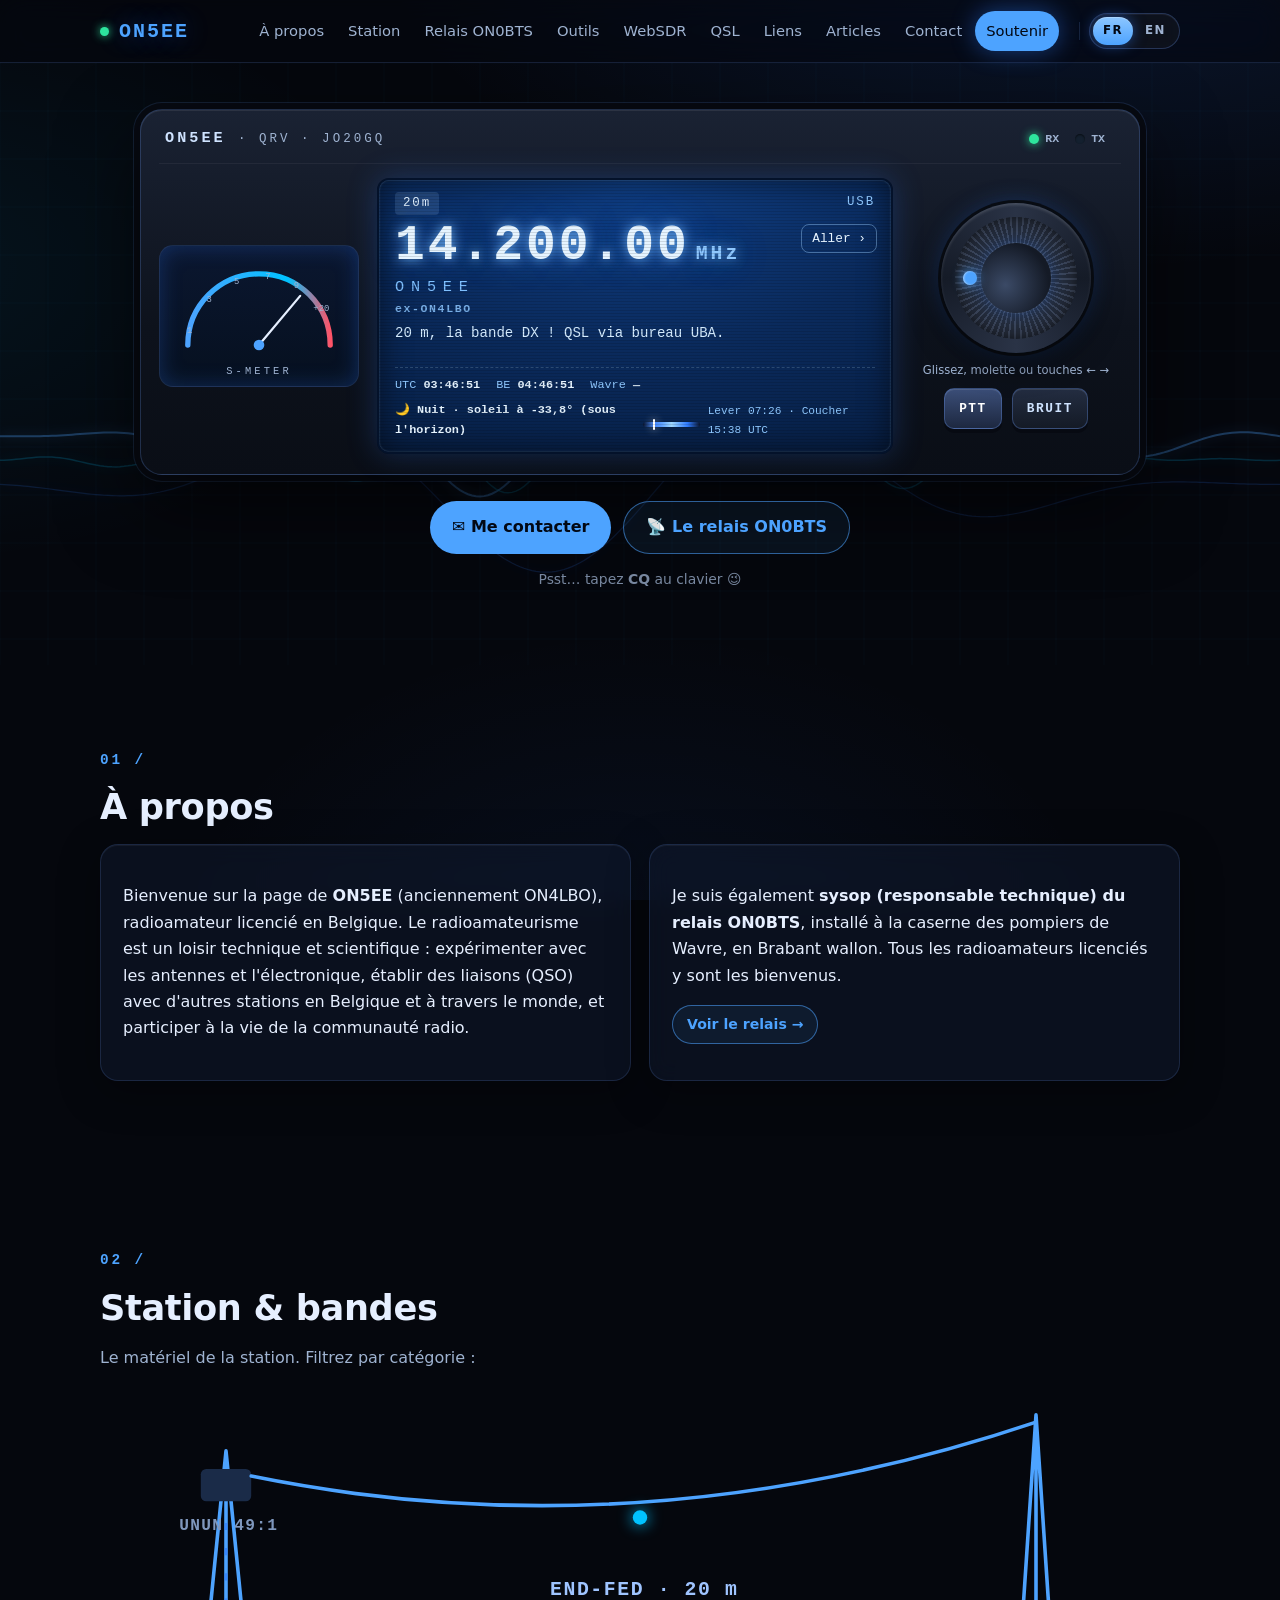
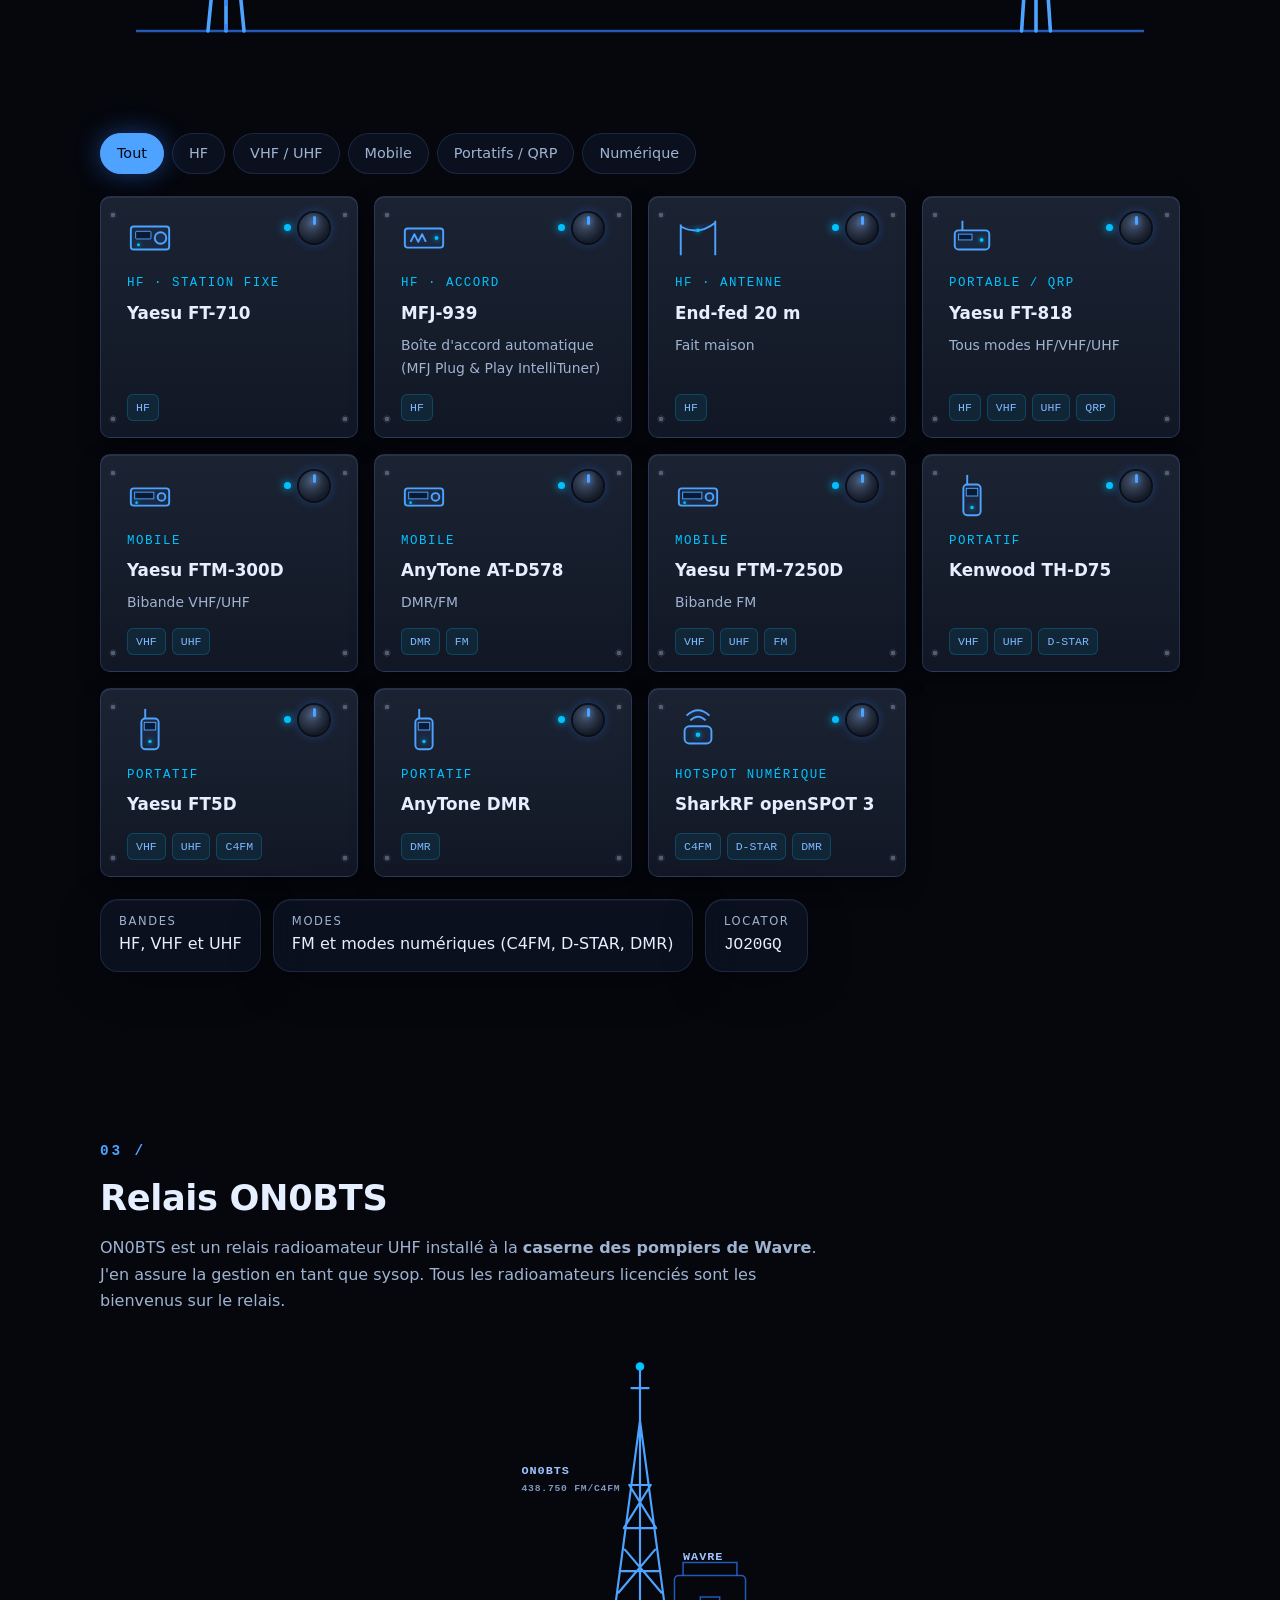
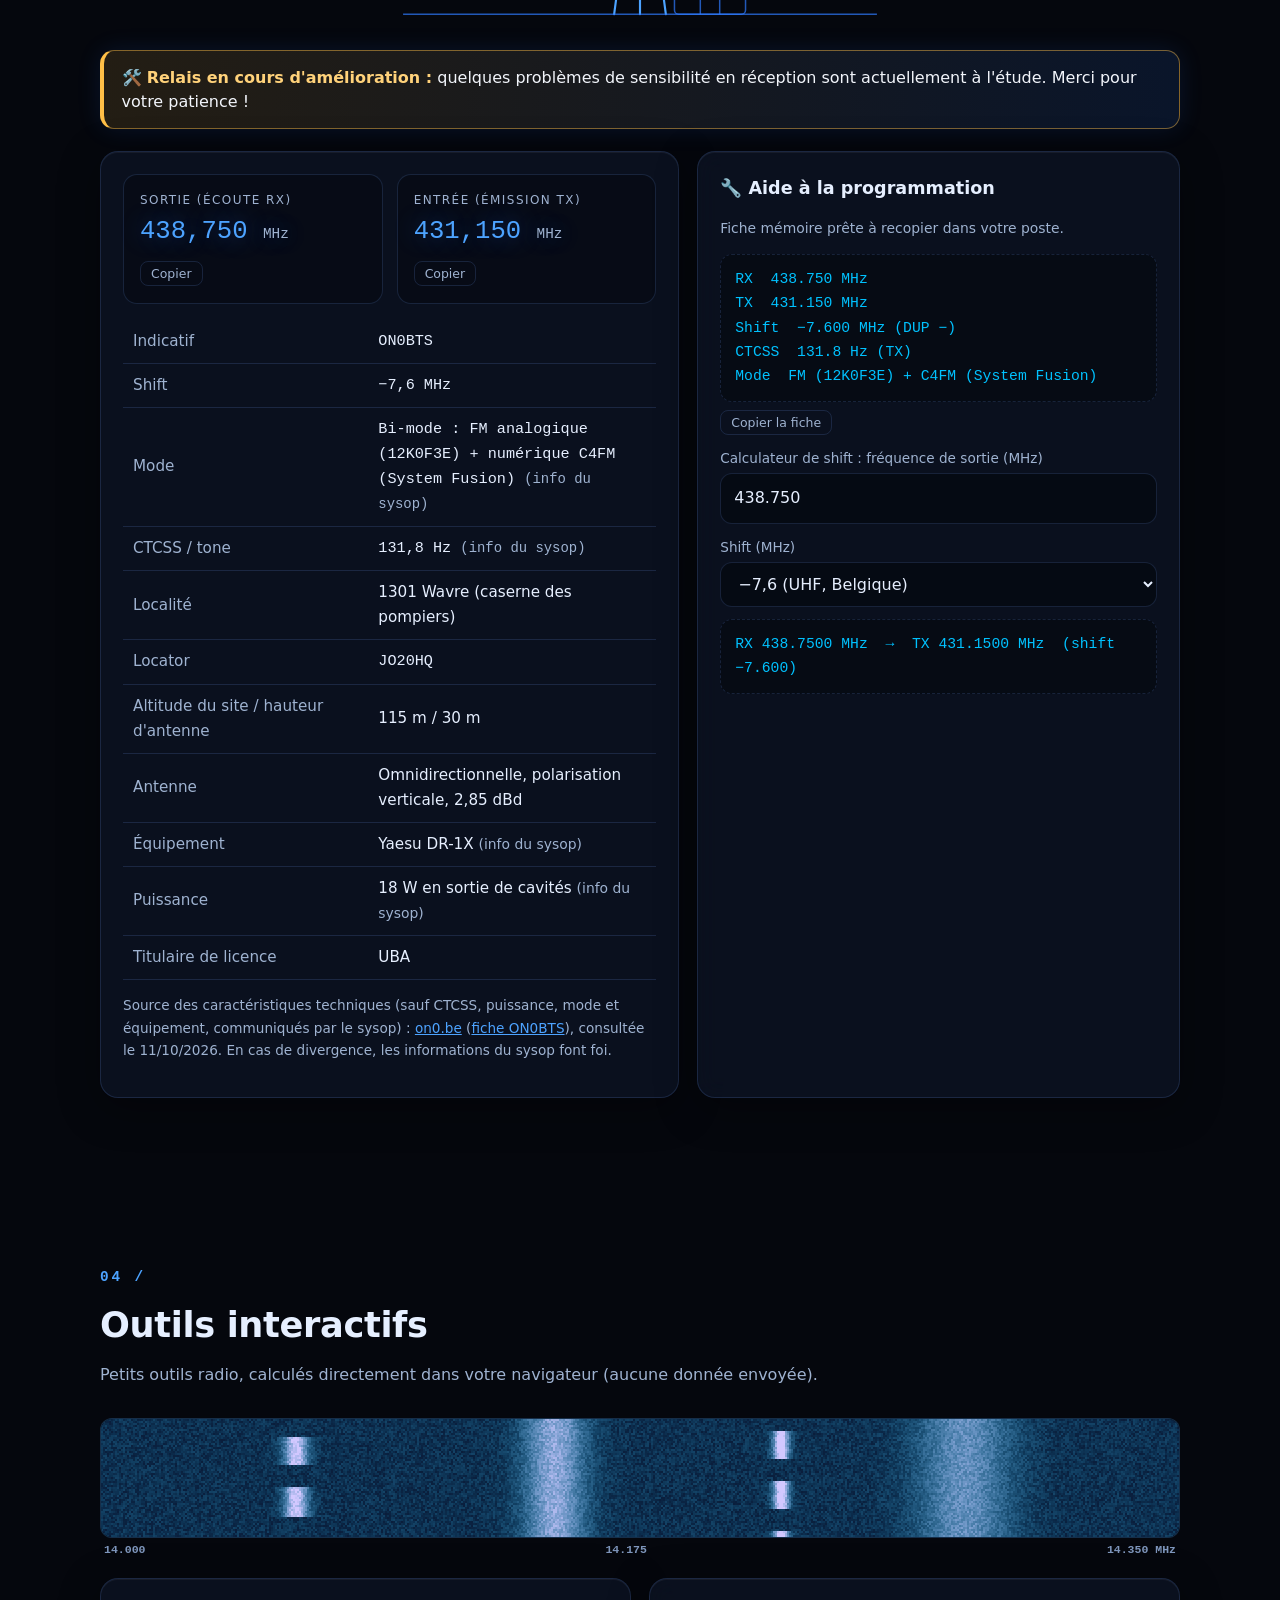
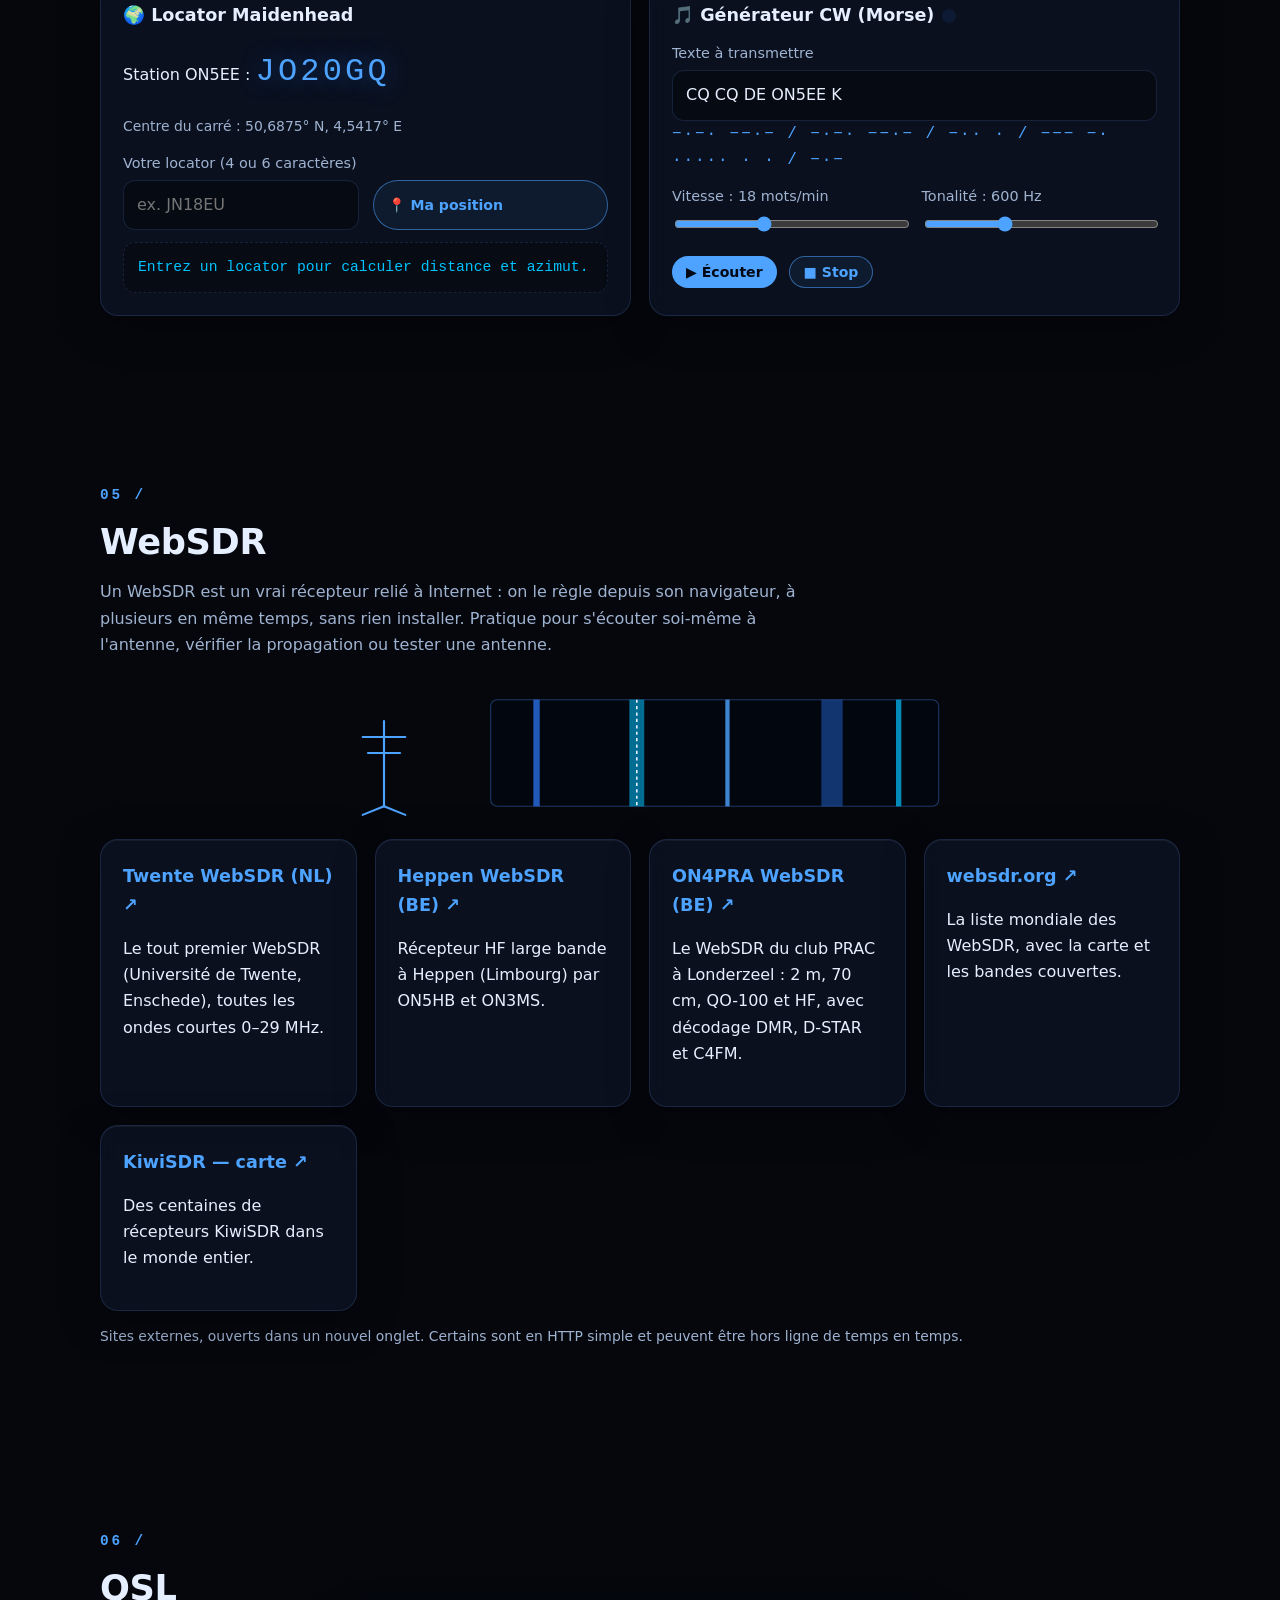
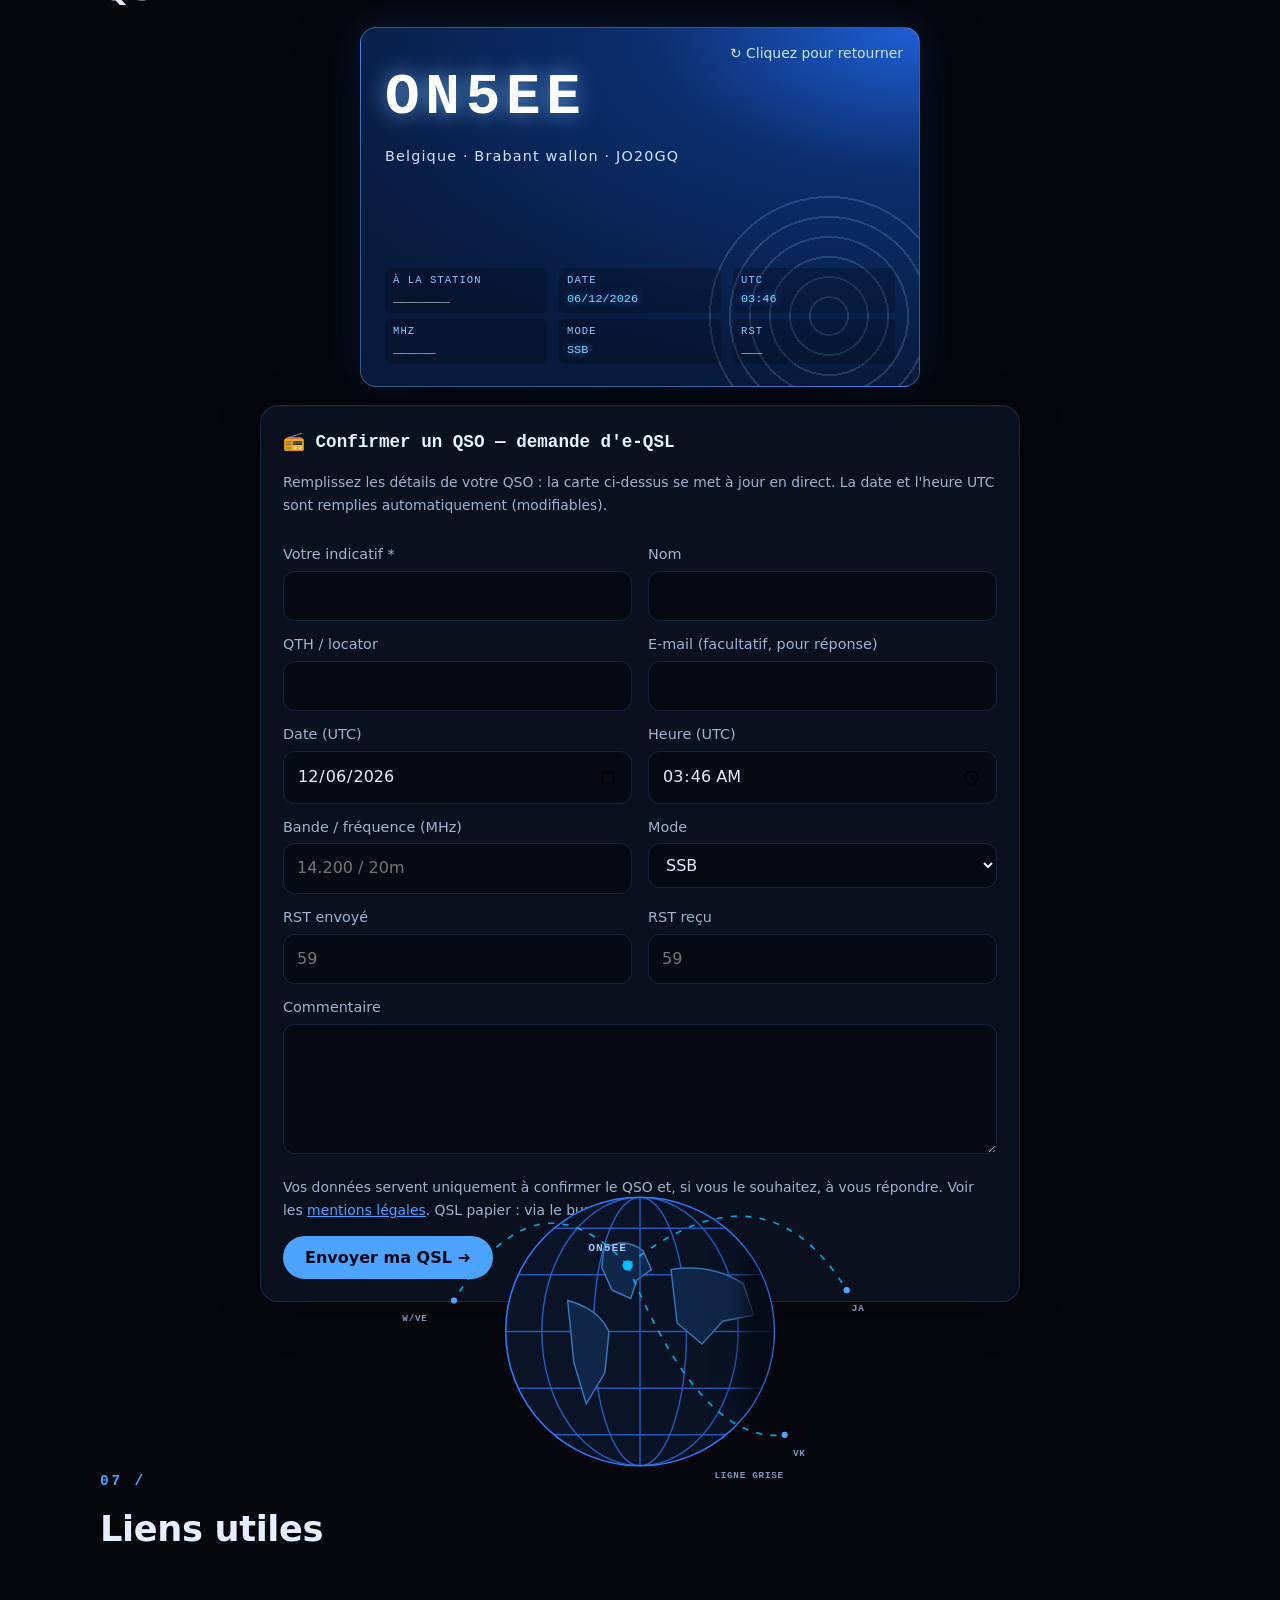
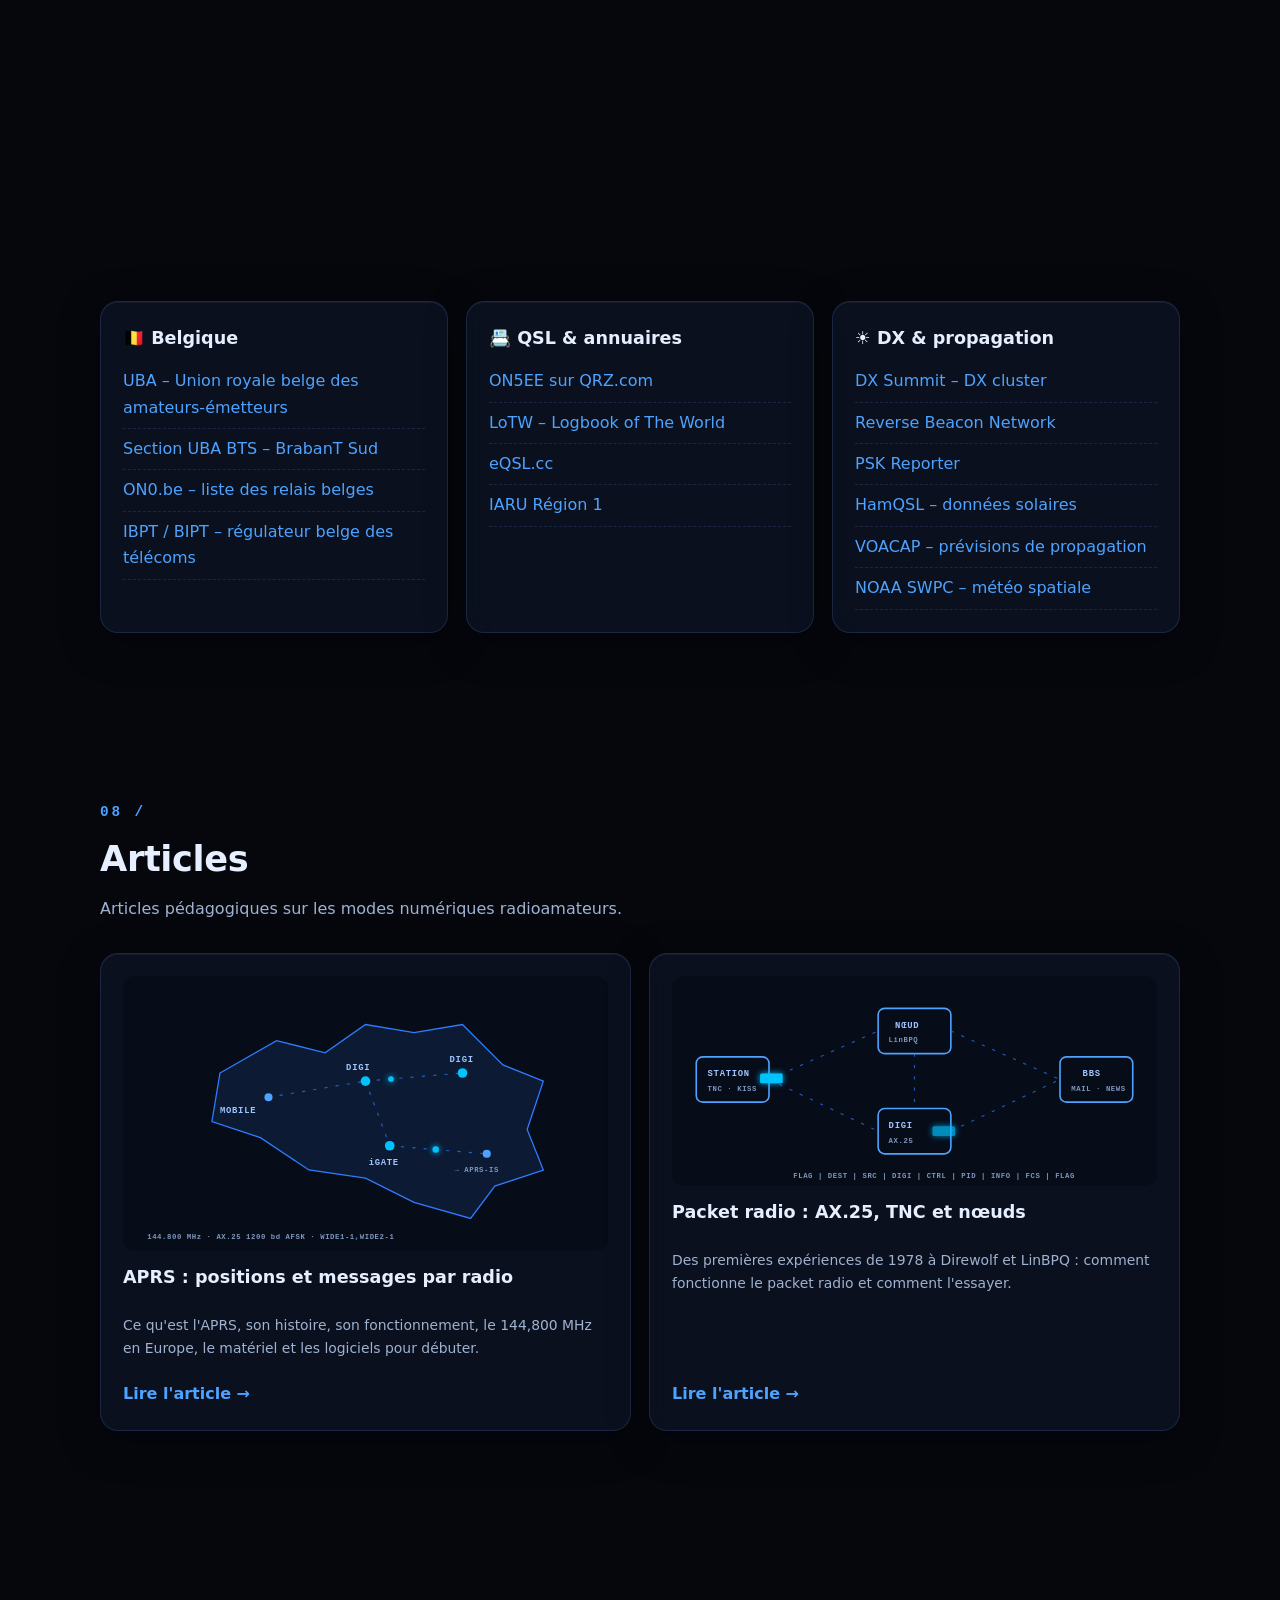
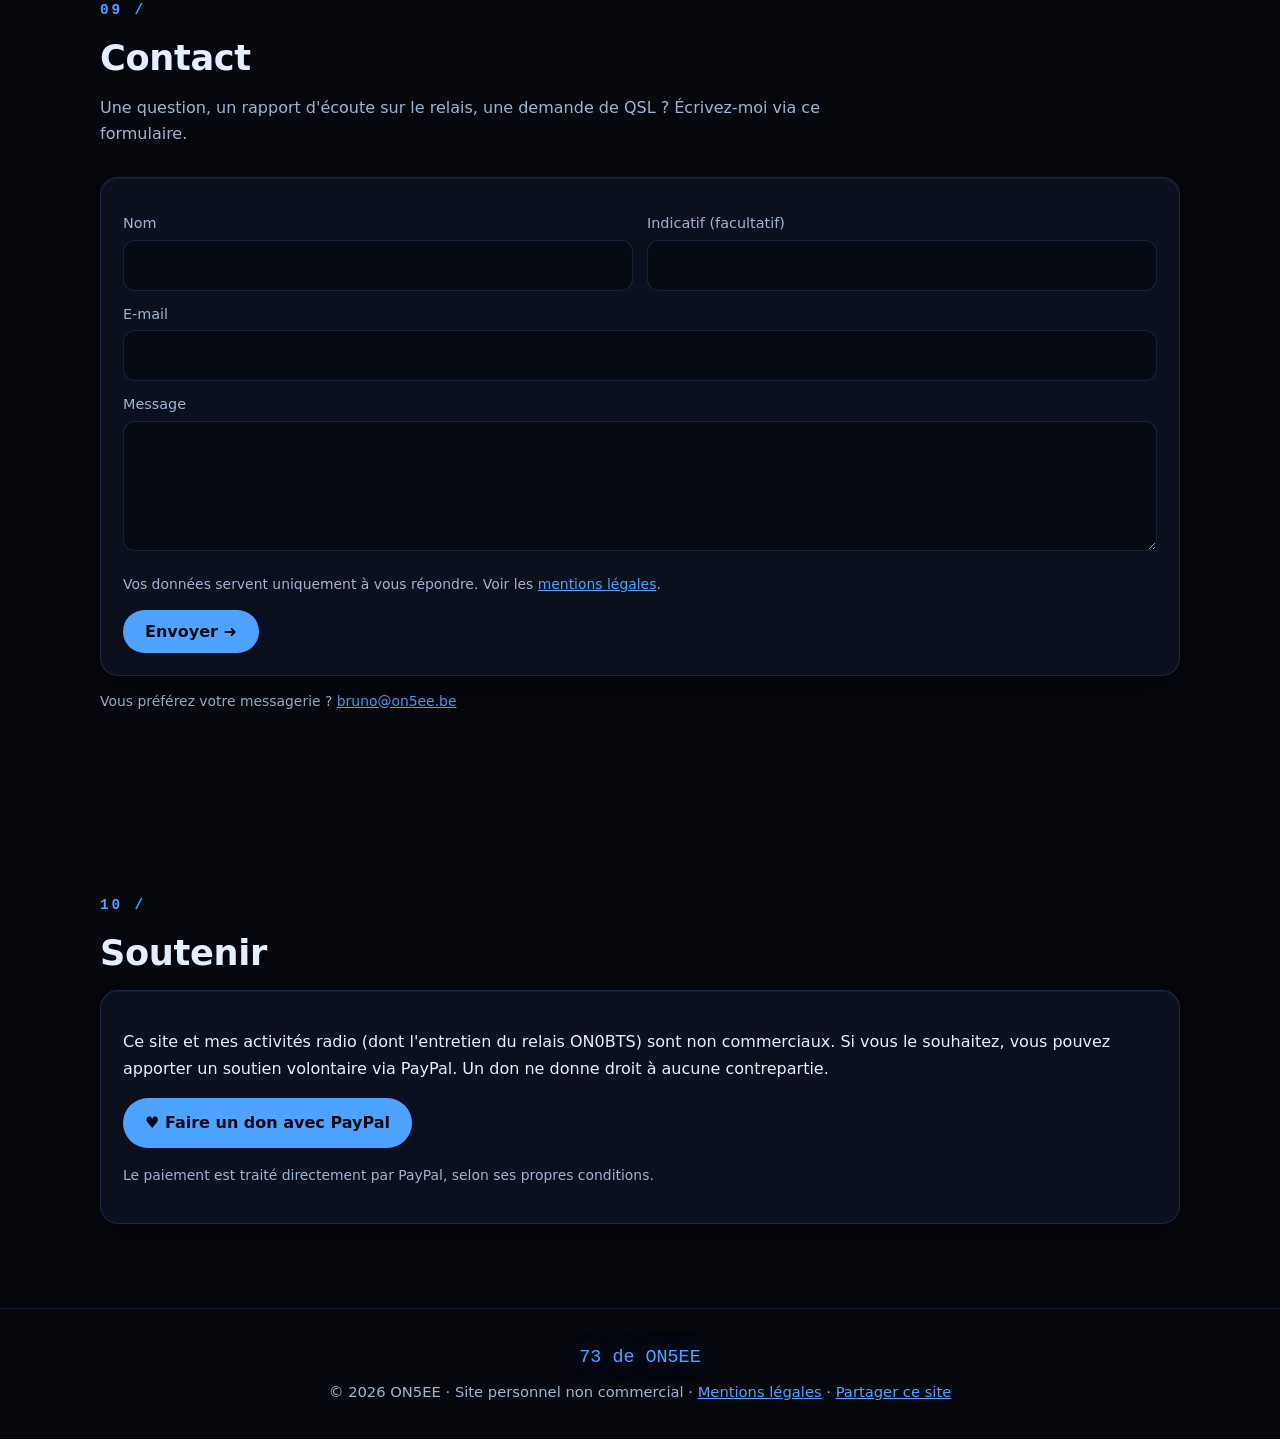
==== index.html @ 223ad8e3 "Sun elevation label + Wavre temperature (Open-Meteo)" ====
<!DOCTYPE html>
<html lang="fr-BE">
<head>
<meta charset="utf-8">
<meta name="viewport" content="width=device-width,initial-scale=1">
<title data-en="ON5EE – Belgian amateur radio station · ON0BTS repeater">ON5EE – Station radioamateur belge · Relais ON0BTS</title>
<meta name="description" content="Site personnel de ON5EE, radioamateur belge, sysop du relais ON0BTS à Wavre.">
<meta name="theme-color" content="#05070d">
<link rel="icon" href="data:image/svg+xml,%3Csvg xmlns='http://www.w3.org/2000/svg' viewBox='0 0 64 64'%3E%3Crect width='64' height='64' rx='12' fill='%2305070d'/%3E%3Cpath d='M32 14v36M20 50h24M32 14l-8 16M32 14l8 16' stroke='%234da3ff' stroke-width='4' fill='none' stroke-linecap='round'/%3E%3C/svg%3E">
<link rel="canonical" href="https://on5ee.be/">
<link rel="stylesheet" href="style.css">
<link rel="stylesheet" href="fun.css">
<link rel="stylesheet" href="illu.css">
</head>
<body>
<a class="skip" href="#main" data-en="Skip to content">Aller au contenu</a>
<header class="nav"><div class="wrap">
  <a class="brand" href="#top"><span class="dot" aria-hidden="true"></span>ON5EE</a>
  <button class="langbtn langtop" type="button" data-setlang aria-label="English version" data-en-aria-label="Version française"><span class="lf">FR</span><span class="sep">/</span><span class="le">EN</span></button>
  <button class="burger" id="burger" aria-label="Ouvrir le menu" aria-expanded="false" aria-controls="menu" data-en-aria-label="Open menu">☰</button>
  <nav id="menu" aria-label="Navigation principale" data-en-aria-label="Main navigation"><ul>
    <li><a href="#apropos" data-en="About">À propos</a></li>
    <li><a href="#station">Station</a></li>
    <li><a href="#relais" data-en="ON0BTS repeater">Relais ON0BTS</a></li>
    <li><a href="#outils" data-en="Tools">Outils</a></li>
    <li><a href="#websdr">WebSDR</a></li>
    <li><a href="#qsl">QSL</a></li>
    <li><a href="#liens" data-en="Links">Liens</a></li>
    <li><a href="#articles">Articles</a></li>
    <li><a href="#contact">Contact</a></li>
    <li class="langli"><button class="langbtn" type="button" data-setlang aria-label="English version" data-en-aria-label="Version française"><span class="lf">FR</span><span class="sep">/</span><span class="le">EN</span></button></li>
    <li><a href="#soutenir" data-en="Support">Soutenir</a></li>
  </ul></nav>
</div></header>

<div class="hero fun" id="top">
  <canvas id="scope" aria-hidden="true"></canvas>
  <div class="wrap">
    <div class="rig" role="group" aria-label="Transceiver virtuel ON5EE" data-en-aria-label="ON5EE virtual transceiver">
      <div class="rig-top">
        <span class="rig-brand">ON5EE <em>· QRV · JO20GQ</em></span>
        <span class="leds"><span class="led2 rx" id="ledrx" aria-hidden="true"></span><b>RX</b><span class="led2 tx" id="ledtx" aria-hidden="true"></span><b>TX</b></span>
      </div>
      <div class="rig-body">
        <div class="smeter" aria-hidden="true">
          <svg viewBox="0 0 200 120"><defs><linearGradient id="sg" x1="0" x2="1"><stop offset="0" stop-color="#4da3ff"/><stop offset=".7" stop-color="#00c2ff"/><stop offset="1" stop-color="#ff5468"/></linearGradient></defs>
            <path d="M20 100 A80 80 0 0 1 180 100" fill="none" stroke="url(#sg)" stroke-width="6" stroke-linecap="round"/>
            <g class="ticks" font-family="ui-monospace,monospace" font-size="10" fill="#9fb3d1" text-anchor="middle"><text x="22" y="86">1</text><text x="44" y="52">3</text><text x="75" y="32">5</text><text x="110" y="26">7</text><text x="142" y="36">9</text><text x="170" y="62">+20</text></g>
            <line id="needle" x1="100" y1="100" x2="100" y2="28" stroke="#e6efff" stroke-width="2.5" stroke-linecap="round"/>
            <circle cx="100" cy="100" r="6" fill="#4da3ff"/>
          </svg>
          <div class="smlabel">S-METER</div>
        </div>
        <div class="lcd" aria-live="polite">
          <div class="lcd-row1"><span class="band" id="lcdband">20m</span><span class="mode">FM · USB</span></div>
          <div class="lcd-freq" id="lcdfreq">14.200.00</div>
          <div class="lcd-call">ON5EE</div>
          <div class="lcd-ex" data-en="formerly ON4LBO">ex-ON4LBO</div>
          <div class="lcd-msg" id="lcdmsg">…</div>
          <a class="lcd-go" id="lcdgo" href="#qsl">→</a>
          <div class="lcd-clocks">
            <span>UTC <b id="utc">--:--:--</b></span>
            <span><i data-en="BE">BE</i> <b id="local">--:--:--</b></span>
            <span class="wx" title="Température actuelle à Wavre (Open-Meteo)" data-en-title="Current temperature in Wavre (Open-Meteo)">Wavre <b id="wxtemp">—</b></span>
            <span class="daynight" title="Hauteur du soleil calculée pour JO20GQ" data-en-title="Sun elevation computed for JO20GQ"><b id="sunstate">…</b><span class="bar" aria-hidden="true"><i id="sunmark"></i></span><small id="suntimes"></small></span>
          </div>
        </div>
        <div class="controls">
          <div class="vfo" id="vfo" role="slider" tabindex="0" aria-label="Bouton VFO : tourner pour changer de bande" data-en-aria-label="VFO knob: turn to change band" aria-valuemin="0" aria-valuemax="7" aria-valuenow="3" aria-valuetext="20m">
            <div class="vfo-dial" id="vfodial"><span class="dimple"></span></div>
          </div>
          <div class="vfo-hint small" data-en="Drag, scroll or ← → keys">Glissez, molette ou touches ← →</div>
          <div class="rig-btns">
            <button class="rigbtn ptt" id="ptt" type="button" aria-label="PTT : jouer CQ en Morse" data-en-aria-label="PTT: play CQ in Morse">PTT</button>
            <button class="rigbtn" id="noise" type="button" aria-pressed="false" data-en="NOISE">BRUIT</button>
          </div>
        </div>
      </div>
    </div>
    <div class="btns" style="margin-top:26px">
      <a class="btn" href="#contact" data-en="✉ Contact me">✉ Me contacter</a>
      <a class="btn ghost" href="#relais" data-en="📡 The ON0BTS repeater">📡 Le relais ON0BTS</a>
    </div>
    <p class="small egg-hint" data-en="Psst… type <b>CQ</b> on your keyboard 😉">Psst… tapez <b>CQ</b> au clavier 😉</p>
  </div>
</div>

<main id="main">
<section id="apropos"><div class="wrap">
  <h2 class="reveal"><span class="n">01 /</span><span data-en="About">À propos</span></h2>
  <div class="grid">
    <div class="glass card reveal">
      <p data-en="Welcome to the page of <strong>ON5EE</strong> (formerly ON4LBO), a licensed radio amateur in Belgium. Amateur radio is a technical and scientific hobby: experimenting with antennas and electronics, making contacts (QSOs) with other stations in Belgium and around the world, and taking part in the life of the radio community.">Bienvenue sur la page de <strong>ON5EE</strong> (anciennement ON4LBO), radioamateur licencié en Belgique. Le radioamateurisme est un loisir technique et scientifique : expérimenter avec les antennes et l'électronique, établir des liaisons (QSO) avec d'autres stations en Belgique et à travers le monde, et participer à la vie de la communauté radio.</p>
    </div>
    <div class="glass card reveal">
      <p data-en="I am also the <strong>sysop (technical manager) of the ON0BTS repeater</strong>, installed at the Wavre fire station, in Walloon Brabant. All licensed radio amateurs are welcome on it.">Je suis également <strong>sysop (responsable technique) du relais ON0BTS</strong>, installé à la caserne des pompiers de Wavre, en Brabant wallon. Tous les radioamateurs licenciés y sont les bienvenus.</p>
      <a class="btn sm ghost" href="#relais" data-en="See the repeater →">Voir le relais →</a>
    </div>
  </div>
</div></section>

<section id="station"><div class="wrap">
  <h2 class="reveal"><span class="n">02 /</span><span data-en="Station &amp; bands">Station &amp; bandes</span></h2>
  <p class="lead reveal" data-en="The station equipment. Filter by category:">Le matériel de la station. Filtrez par catégorie :</p>
  <div class="illu-wrap reveal"><svg class="illu" viewBox="0 0 600 170" role="img" aria-label="Illustration : antenne end-fed de 20 m" data-en-aria-label="Illustration: 20 m end-fed antenna" data-parallax=".04">
<path class="st2" d="M20 160H580"/>
<path class="st" d="M70 160V60M60 160L70 60L80 160"/><path class="st" d="M520 160V40M512 160L520 40L528 160"/>
<rect class="dim" x="56" y="70" width="28" height="18" rx="3"/><text class="lbl s" x="44" y="104">UNUN 49:1</text>
<path class="st draw" style="--len:520" d="M84 74Q300 118 520 44"/>
<path class="st2 flow" d="M70 160V96"/>
<circle class="pkt pulse" cx="300" cy="97" r="4"/>
<text class="lbl" x="250" y="140">END-FED · 20 m</text></svg></div>
  <div class="filters reveal" role="group" aria-label="Filtrer l'équipement" data-en-aria-label="Filter equipment">
    <button class="chip" data-f="all" aria-pressed="true" data-en="All">Tout</button>
    <button class="chip" data-f="hf" aria-pressed="false">HF</button>
    <button class="chip" data-f="vu" aria-pressed="false">VHF / UHF</button>
    <button class="chip" data-f="mobile" aria-pressed="false">Mobile</button>
    <button class="chip" data-f="portable" aria-pressed="false" data-en="Handhelds / QRP">Portatifs / QRP</button>
    <button class="chip" data-f="num" aria-pressed="false" data-en="Digital">Numérique</button>
  </div>
  <div class="gear" id="gear">
    <div class="glass card reveal" data-t="hf"><svg class="gico" viewBox="0 0 48 48" aria-hidden="true" focusable="false"><rect class="st" x="4" y="12" width="40" height="24" rx="3"/><rect x="9" y="17" width="16" height="8" rx="1" fill="#0a1a33" stroke="#4da3ff"/><circle class="st" cx="35" cy="24" r="6"/><circle class="k" cx="12" cy="31" r="1.6"/></svg><span class="role" data-en="HF · Base station">HF · Station fixe</span><span class="name">Yaesu FT-710</span><div class="tags"><span class="tag">HF</span></div></div>
    <div class="glass card reveal" data-t="hf"><svg class="gico" viewBox="0 0 48 48" aria-hidden="true" focusable="false"><rect class="st" x="4" y="14" width="40" height="20" rx="3"/><path class="st" d="M10 28l4-8 4 8 4-8 4 8"/><circle class="k" cx="37" cy="24" r="2"/></svg><span class="role" data-en="HF · Tuner">HF · Accord</span><span class="name">MFJ-939</span><span class="small" data-en="Automatic antenna tuner (MFJ Plug &amp;amp; Play IntelliTuner)">Boîte d'accord automatique (MFJ Plug &amp; Play IntelliTuner)</span><div class="tags"><span class="tag">HF</span></div></div>
    <div class="glass card reveal" data-t="hf"><svg class="gico" viewBox="0 0 48 48" aria-hidden="true" focusable="false"><path class="st" d="M6 42V10M42 42V6M6 12Q24 22 42 8"/><circle class="k" cx="24" cy="16" r="2"/></svg><span class="role" data-en="HF · Antenna">HF · Antenne</span><span class="name">End-fed 20 m</span><span class="small" data-en="Home-made">Fait maison</span><div class="tags"><span class="tag">HF</span></div></div>
    <div class="glass card reveal" data-t="hf vu portable"><svg class="gico" viewBox="0 0 48 48" aria-hidden="true" focusable="false"><rect class="st" x="6" y="16" width="36" height="20" rx="4"/><path class="st" d="M14 16V6"/><rect x="10" y="20" width="14" height="6" fill="#0a1a33" stroke="#4da3ff"/><circle class="k" cx="34" cy="26" r="2"/></svg><span class="role">Portable / QRP</span><span class="name">Yaesu FT-818</span><span class="small" data-en="All-mode HF/VHF/UHF">Tous modes HF/VHF/UHF</span><div class="tags"><span class="tag">HF</span><span class="tag">VHF</span><span class="tag">UHF</span><span class="tag">QRP</span></div></div>
    <div class="glass card reveal" data-t="vu mobile"><svg class="gico" viewBox="0 0 48 48" aria-hidden="true" focusable="false"><rect class="st" x="4" y="16" width="40" height="18" rx="3"/><rect x="8" y="20" width="20" height="7" fill="#0a1a33" stroke="#4da3ff"/><circle class="st" cx="36" cy="25" r="4"/><circle class="k" cx="10" cy="31" r="1.4"/></svg><span class="role">Mobile</span><span class="name">Yaesu FTM-300D</span><span class="small" data-en="Dual-band VHF/UHF">Bibande VHF/UHF</span><div class="tags"><span class="tag">VHF</span><span class="tag">UHF</span></div></div>
    <div class="glass card reveal" data-t="vu mobile num"><svg class="gico" viewBox="0 0 48 48" aria-hidden="true" focusable="false"><rect class="st" x="4" y="16" width="40" height="18" rx="3"/><rect x="8" y="20" width="20" height="7" fill="#0a1a33" stroke="#4da3ff"/><circle class="st" cx="36" cy="25" r="4"/><circle class="k" cx="10" cy="31" r="1.4"/></svg><span class="role">Mobile</span><span class="name">AnyTone AT-D578</span><span class="small">DMR/FM</span><div class="tags"><span class="tag">DMR</span><span class="tag">FM</span></div></div>
    <div class="glass card reveal" data-t="vu mobile"><svg class="gico" viewBox="0 0 48 48" aria-hidden="true" focusable="false"><rect class="st" x="4" y="16" width="40" height="18" rx="3"/><rect x="8" y="20" width="20" height="7" fill="#0a1a33" stroke="#4da3ff"/><circle class="st" cx="36" cy="25" r="4"/><circle class="k" cx="10" cy="31" r="1.4"/></svg><span class="role">Mobile</span><span class="name">Yaesu FTM-7250D</span><span class="small" data-en="Dual-band FM">Bibande FM</span><div class="tags"><span class="tag">VHF</span><span class="tag">UHF</span><span class="tag">FM</span></div></div>
    <div class="glass card reveal" data-t="vu portable num"><svg class="gico" viewBox="0 0 48 48" aria-hidden="true" focusable="false"><rect class="st" x="15" y="12" width="18" height="32" rx="4"/><path class="st" d="M19 12V2"/><rect x="18" y="16" width="12" height="8" fill="#0a1a33" stroke="#4da3ff"/><circle class="k" cx="24" cy="36" r="1.8"/></svg><span class="role" data-en="Handheld">Portatif</span><span class="name">Kenwood TH-D75</span><div class="tags"><span class="tag">VHF</span><span class="tag">UHF</span><span class="tag">D-STAR</span></div></div>
    <div class="glass card reveal" data-t="vu portable num"><svg class="gico" viewBox="0 0 48 48" aria-hidden="true" focusable="false"><rect class="st" x="15" y="12" width="18" height="32" rx="4"/><path class="st" d="M19 12V2"/><rect x="18" y="16" width="12" height="8" fill="#0a1a33" stroke="#4da3ff"/><circle class="k" cx="24" cy="36" r="1.8"/></svg><span class="role" data-en="Handheld">Portatif</span><span class="name">Yaesu FT5D</span><div class="tags"><span class="tag">VHF</span><span class="tag">UHF</span><span class="tag">C4FM</span></div></div>
    <div class="glass card reveal" data-t="vu portable num"><svg class="gico" viewBox="0 0 48 48" aria-hidden="true" focusable="false"><rect class="st" x="15" y="12" width="18" height="32" rx="4"/><path class="st" d="M19 12V2"/><rect x="18" y="16" width="12" height="8" fill="#0a1a33" stroke="#4da3ff"/><circle class="k" cx="24" cy="36" r="1.8"/></svg><span class="role" data-en="Handheld">Portatif</span><span class="name">AnyTone DMR</span><div class="tags"><span class="tag">DMR</span></div></div>
    <div class="glass card reveal" data-t="num"><svg class="gico" viewBox="0 0 48 48" aria-hidden="true" focusable="false"><rect class="st" x="10" y="20" width="28" height="18" rx="5"/><path class="st" d="M16 14q8-8 16 0M12 9q12-11 24 0"/><circle class="k" cx="24" cy="29" r="2.4"/></svg><span class="role" data-en="Digital hotspot">Hotspot numérique</span><span class="name">SharkRF openSPOT 3</span><div class="tags"><span class="tag">C4FM</span><span class="tag">D-STAR</span><span class="tag">DMR</span></div></div>
  </div>
  <div class="facts reveal">
    <div class="glass fact"><b data-en="Bands">Bandes</b><span data-en="HF, VHF and UHF">HF, VHF et UHF</span></div>
    <div class="glass fact"><b>Modes</b><span data-en="FM and digital modes (C4FM, D-STAR, DMR)">FM et modes numériques (C4FM, D-STAR, DMR)</span></div>
    <div class="glass fact"><b>Locator</b><span class="mono">JO20GQ</span></div>
  </div>
</div></section>

<section id="relais"><div class="wrap">
  <h2 class="reveal"><span class="n">03 /</span><span data-en="ON0BTS repeater">Relais ON0BTS</span></h2>
  <p class="lead reveal" data-en="ON0BTS is a UHF amateur radio repeater installed at the <strong>Wavre fire station</strong>. I manage it as sysop. All licensed radio amateurs are welcome on the repeater.">ON0BTS est un relais radioamateur UHF installé à la <strong>caserne des pompiers de Wavre</strong>. J'en assure la gestion en tant que sysop. Tous les radioamateurs licenciés sont les bienvenus sur le relais.</p>
  <div class="illu-wrap reveal" style="max-width:560px;margin-inline:auto"><svg class="illu" viewBox="0 0 520 260" role="img" aria-label="Illustration : pylône du relais ON0BTS émettant des ondes" data-en-aria-label="Illustration: ON0BTS repeater mast radiating waves">
<g><circle class="ring" cx="260" cy="58" r="120"/><circle class="ring d1" cx="260" cy="58" r="120"/><circle class="ring d2" cx="260" cy="58" r="120"/></g>
<path class="st draw" style="--len:1400" d="M260 40V250M236 250L260 70L284 250M241 210H279M246 170H274M251 130H269M240 230L274 190M280 230L246 190M245 170L270 130M275 170L250 130"/>
<path class="st" d="M252 40h16M260 22v18"/><circle class="fc blink" cx="260" cy="20" r="4"/>
<rect class="st2" x="292" y="214" width="66" height="36" rx="4"/><path class="st2" d="M300 214v-12h50v12M316 250v-16h18v16"/>
<text class="lbl" x="300" y="200">WAVRE</text><text class="lbl" x="150" y="120">ON0BTS</text><text class="lbl s" x="150" y="136">438.750 FM/C4FM</text>
<path class="st2" d="M40 250H480"/></svg></div>
  <div class="notice reveal" role="status"><span data-en="🛠️ <strong>Repeater being improved:</strong> some receive sensitivity issues are currently under investigation. Thanks for your patience!">🛠️ <strong>Relais en cours d'amélioration :</strong> quelques problèmes de sensibilité en réception sont actuellement à l'étude. Merci pour votre patience !</span></div>
  <div class="rep">
    <div class="glass card reveal">
      <div class="freqs">
        <div class="freq"><small data-en="Output (listen RX)">Sortie (écoute RX)</small><div class="v">438,750 <u>MHz</u></div><button class="copy" data-en="Copy" data-copy="438.750">Copier</button></div>
        <div class="freq"><small data-en="Input (transmit TX)">Entrée (émission TX)</small><div class="v">431,150 <u>MHz</u></div><button class="copy" data-en="Copy" data-copy="431.150">Copier</button></div>
      </div>
      <table class="specs">
        <tr><th data-en="Callsign">Indicatif</th><td class="mono">ON0BTS</td></tr>
        <tr><th>Shift</th><td class="mono" data-en="−7.6 MHz">−7,6 MHz</td></tr>
        <tr><th>Mode</th><td class="mono" data-en="Dual mode: analog FM (12K0F3E) + C4FM digital (System Fusion) <span class=&quot;small&quot;>(sysop info)</span>">Bi-mode : FM analogique (12K0F3E) + numérique C4FM (System Fusion) <span class="small">(info du sysop)</span></td></tr>
        <tr><th>CTCSS / tone</th><td class="mono" data-en="131.8 Hz <span class=&quot;small&quot;>(sysop info)</span>">131,8 Hz <span class="small">(info du sysop)</span></td></tr>
        <tr><th data-en="Location">Localité</th><td data-en="1301 Wavre (fire station)">1301 Wavre (caserne des pompiers)</td></tr>
        <tr><th>Locator</th><td class="mono">JO20HQ</td></tr>
        <tr><th data-en="Site altitude / antenna height">Altitude du site / hauteur d'antenne</th><td>115 m / 30 m</td></tr>
        <tr><th data-en="Antenna">Antenne</th><td data-en="Omnidirectional, vertical polarisation, 2.85 dBd">Omnidirectionnelle, polarisation verticale, 2,85 dBd</td></tr>
        <tr><th data-en="Equipment">Équipement</th><td data-en="Yaesu DR-1X <span class=&quot;small&quot;>(sysop info)</span>">Yaesu DR-1X <span class="small">(info du sysop)</span></td></tr>
        <tr><th data-en="Power">Puissance</th><td data-en="18 W at cavity output <span class=&quot;small&quot;>(sysop info)</span>">18 W en sortie de cavités <span class="small">(info du sysop)</span></td></tr>
        <tr><th data-en="Licence holder">Titulaire de licence</th><td>UBA</td></tr>
      </table>
      <p class="src" data-en="Technical data source (except CTCSS, power, mode and equipment, provided by the sysop): <a href=&quot;https://on0.be/&quot; target=&quot;_blank&quot; rel=&quot;noopener&quot;>on0.be</a> (<a href=&quot;https://on0.be/api/public/repeaters/ON0BTS&quot; target=&quot;_blank&quot; rel=&quot;noopener&quot;>ON0BTS record</a>), accessed 11/10/2026. In case of discrepancy, the sysop's information prevails.">Source des caractéristiques techniques (sauf CTCSS, puissance, mode et équipement, communiqués par le sysop) : <a href="https://on0.be/" target="_blank" rel="noopener">on0.be</a> (<a href="https://on0.be/api/public/repeaters/ON0BTS" target="_blank" rel="noopener">fiche ON0BTS</a>), consultée le 11/10/2026. En cas de divergence, les informations du sysop font foi.</p>
    </div>
    <div class="glass card reveal calc">
      <h3 data-en="🔧 Programming help">🔧 Aide à la programmation</h3>
      <p class="small" data-en="Memory sheet ready to copy into your radio.">Fiche mémoire prête à recopier dans votre poste.</p>
      <div class="out" id="progsheet">RX  438.750 MHz
TX  431.150 MHz
Shift  −7.600 MHz (DUP −)
CTCSS  131.8 Hz (TX)
Mode  FM (12K0F3E) + C4FM (System Fusion)</div>
      <button class="copy" id="copyprog" data-en="Copy the sheet">Copier la fiche</button>
      <label for="offin" data-en="Shift calculator: output frequency (MHz)">Calculateur de shift : fréquence de sortie (MHz)</label>
      <input id="offin" type="number" step="0.0125" value="438.750" inputmode="decimal">
      <label for="offsh">Shift (MHz)</label>
      <select id="offsh"><option value="-7.6" selected data-en="−7.6 (UHF, Belgium)">−7,6 (UHF, Belgique)</option><option value="-0.6">−0,6 (VHF)</option><option value="1.6">+1,6</option><option value="0">Simplex</option></select>
      <div class="out" id="offout" aria-live="polite"></div>
    </div>
  </div>
</div></section>

<section id="outils"><div class="wrap">
  <h2 class="reveal"><span class="n">04 /</span><span data-en="Interactive tools">Outils interactifs</span></h2>
  <p class="lead reveal" data-en="Small radio tools, computed directly in your browser (no data sent).">Petits outils radio, calculés directement dans votre navigateur (aucune donnée envoyée).</p>
  <canvas id="waterfall" class="reveal" role="img" aria-label="Animation décorative : cascade spectrale façon SDR" data-en-aria-label="Decorative animation: SDR-style spectrum waterfall"></canvas>
  <div class="wf-cap" aria-hidden="true"><span>14.000</span><span>14.175</span><span>14.350 MHz</span></div>
  <div class="tools">
    <div class="glass card reveal">
      <h3>🌍 Locator Maidenhead</h3>
      <p data-en="ON5EE station: <span class=&quot;big&quot;>JO20GQ</span>">Station ON5EE : <span class="big">JO20GQ</span></p>
      <p class="small" id="mylatlon"></p>
      <label for="loc" data-en="Your locator (4 or 6 characters)">Votre locator (4 ou 6 caractères)</label>
      <div class="row2"><input id="loc" placeholder="ex. JN18EU" maxlength="8" autocomplete="off" spellcheck="false" data-en-placeholder="e.g. JN18EU"><button class="btn sm ghost" id="geoloc" type="button" data-en="📍 My position">📍 Ma position</button></div>
      <div class="out" id="locout" aria-live="polite">Entrez un locator pour calculer distance et azimut.</div>
    </div>
    <div class="glass card reveal">
      <h3><span data-en="🎵 CW (Morse) generator">🎵 Générateur CW (Morse)</span><span class="led" id="led" aria-hidden="true"></span></h3>
      <label for="cwtxt" data-en="Text to send">Texte à transmettre</label>
      <input id="cwtxt" value="CQ CQ DE ON5EE K" maxlength="120" autocomplete="off">
      <div class="morse" id="cwcode" aria-live="polite"></div>
      <div class="row2">
        <div><label for="wpm"><span data-en="Speed:">Vitesse :</span> <span id="wpmv">18</span> <span data-en="wpm">mots/min</span></label><input id="wpm" type="range" min="5" max="40" value="18"></div>
        <div><label for="tone"><span data-en="Pitch:">Tonalité :</span> <span id="tonev">600</span> Hz</label><input id="tone" type="range" min="400" max="1000" step="10" value="600"></div>
      </div>
      <div class="btns" style="justify-content:flex-start;margin-top:14px"><button class="btn sm" id="cwplay" type="button" data-en="▶ Play">▶ Écouter</button><button class="btn sm ghost" id="cwstop" type="button">■ Stop</button></div>
    </div>
  </div>
</div></section>

<section id="websdr"><div class="wrap">
  <h2 class="reveal"><span class="n">05 /</span>WebSDR</h2>
  <p class="lead reveal" data-en="A WebSDR is a real receiver connected to the Internet: you tune it from your browser, several listeners at once, with no software to install. Handy to hear yourself on the air, check propagation or test an antenna.">Un WebSDR est un vrai récepteur relié à Internet : on le règle depuis son navigateur, à plusieurs en même temps, sans rien installer. Pratique pour s'écouter soi-même à l'antenne, vérifier la propagation ou tester une antenne.</p>
  <svg class="sdrsvg reveal" viewBox="0 0 600 120" role="img" aria-label="Animation décorative : antenne et cascade" data-en-aria-label="Decorative animation: antenna and waterfall">
    <g stroke="#4da3ff" stroke-width="2" fill="none" stroke-linecap="round"><line x1="60" y1="110" x2="60" y2="30"/><line x1="40" y1="45" x2="80" y2="45"/><line x1="45" y1="60" x2="75" y2="60"/><line x1="60" y1="110" x2="40" y2="118"/><line x1="60" y1="110" x2="80" y2="118"/>
    <path class="sw w1" d="M88 30 q12 15 0 30"/><path class="sw w2" d="M100 22 q20 23 0 46"/><path class="sw w3" d="M112 14 q28 31 0 62"/></g>
    <rect x="160" y="10" width="420" height="100" rx="6" fill="#02060f" stroke="#1d3a66"/>
    <g class="wfl"><rect x="200" y="10" width="6" height="100" fill="#2f7bff" opacity=".7"/><rect x="290" y="10" width="14" height="100" fill="#00c2ff" opacity=".55"/><rect x="380" y="10" width="4" height="100" fill="#4da3ff" opacity=".8"/><rect x="470" y="10" width="20" height="100" fill="#2f7bff" opacity=".4"/><rect x="540" y="10" width="5" height="100" fill="#00c2ff" opacity=".7"/></g>
    <line class="sdrcur" x1="297" y1="10" x2="297" y2="110" stroke="#e6efff" stroke-width="1.5" stroke-dasharray="3 3"/>
  </svg>
  <div class="grid">
    <a class="glass card reveal sdrlink" href="http://websdr.ewi.utwente.nl:8901/" target="_blank" rel="noopener noreferrer"><h3>Twente WebSDR (NL) <span aria-hidden="true">↗</span></h3><p data-en="The very first WebSDR (University of Twente, Enschede), all shortwave 0–29 MHz.">Le tout premier WebSDR (Université de Twente, Enschede), toutes les ondes courtes 0–29 MHz.</p></a>
    <a class="glass card reveal sdrlink" href="http://websdr.heppen.be:8901/" target="_blank" rel="noopener noreferrer"><h3>Heppen WebSDR (BE) <span aria-hidden="true">↗</span></h3><p data-en="Wideband HF receiver in Heppen (Limburg) by ON5HB and ON3MS.">Récepteur HF large bande à Heppen (Limbourg) par ON5HB et ON3MS.</p></a>
    <a class="glass card reveal sdrlink" href="https://on4pra.be/websdr.html" target="_blank" rel="noopener noreferrer"><h3>ON4PRA WebSDR (BE) <span aria-hidden="true">↗</span></h3><p data-en="The PRAC club WebSDR in Londerzeel: 2 m, 70 cm, QO-100 and HF, with DMR, D-STAR and C4FM decoding.">Le WebSDR du club PRAC à Londerzeel : 2 m, 70 cm, QO-100 et HF, avec décodage DMR, D-STAR et C4FM.</p></a>
    <a class="glass card reveal sdrlink" href="http://www.websdr.org/" target="_blank" rel="noopener noreferrer"><h3>websdr.org <span aria-hidden="true">↗</span></h3><p data-en="The worldwide list of WebSDRs, with a map and band coverage.">La liste mondiale des WebSDR, avec la carte et les bandes couvertes.</p></a>
    <a class="glass card reveal sdrlink" href="http://rx.kiwisdr.com/" target="_blank" rel="noopener noreferrer"><h3>KiwiSDR — carte <span aria-hidden="true">↗</span></h3><p data-en="Hundreds of KiwiSDR receivers worldwide.">Des centaines de récepteurs KiwiSDR dans le monde entier.</p></a>
  </div>
  <p class="small reveal" data-en="External sites, opened in a new tab. Some use plain HTTP and may be offline from time to time.">Sites externes, ouverts dans un nouvel onglet. Certains sont en HTTP simple et peuvent être hors ligne de temps en temps.</p>
</div></section>

<section id="qsl"><div class="wrap">
  <h2 class="reveal"><span class="n">06 /</span>QSL</h2>
  <div class="qslwrap reveal">
    <button class="qslcard" id="qslcard" type="button" aria-pressed="false" aria-label="Carte QSL virtuelle : cliquer pour retourner" data-en-aria-label="Virtual QSL card: click to flip">
      <span class="qsl-inner">
        <span class="qsl-face qsl-front">
          <span class="qsl-call">ON5EE</span>
          <span class="qsl-sub" data-en="Belgium · Walloon Brabant · JO20GQ">Belgique · Brabant wallon · JO20GQ</span>
          <span class="qsl-waves" aria-hidden="true"></span>
          <span class="qsl-grid"><span><i data-en="To radio">À la station</i><b id="qv-call">________</b></span><span><i>Date</i><b id="qv-date">__/__/____</b></span><span><i>UTC</i><b id="qv-utc">__:__</b></span><span><i>MHz</i><b id="qv-freq">______</b></span><span><i>Mode</i><b id="qv-mode">____</b></span><span><i>RST</i><b id="qv-rst">___</b></span></span>
          <span class="qsl-flip small" data-en="↻ Click to flip">↻ Cliquez pour retourner</span>
        </span>
        <span class="qsl-face qsl-back">
          <span class="qsl-title" data-en="✉️ QSL via the UBA bureau">✉️ QSL via bureau UBA</span>
          <span class="qsl-text" data-en="QSL cards are exchanged via the UBA QSL bureau. Please send your card through your national QSL bureau.">Les cartes QSL sont échangées via le bureau QSL de l'UBA. Merci d'envoyer votre carte par l'intermédiaire de votre bureau QSL national.</span>
          <span class="qsl-73">73 de ON5EE</span>
        </span>
      </span>
    </button>
  </div>
  <form class="glass card reveal qslform" id="qslform" action="https://formsubmit.co/bruno@on5ee.be" method="POST">
    <h3 data-en="📻 Confirm a QSO — e-QSL request">📻 Confirmer un QSO — demande d'e-QSL</h3>
    <p class="small" data-en="Fill in your QSO details: the card above updates live. Date and UTC time are filled in automatically (editable).">Remplissez les détails de votre QSO : la carte ci-dessus se met à jour en direct. La date et l'heure UTC sont remplies automatiquement (modifiables).</p>
    <input type="hidden" name="_subject" id="qslsubj" value="QSL ON5EE">
    <input type="hidden" name="_captcha" value="true">
    <input type="hidden" name="_template" value="table">
    <input type="hidden" name="_next" value="https://on5ee.be/merci.html">
    <input type="hidden" name="type" value="QSL">
    <input type="text" name="_honey" class="hp" tabindex="-1" autocomplete="off" aria-hidden="true">
    <div class="qrow">
      <div><label for="q-call" data-en="Your callsign *">Votre indicatif *</label><input id="q-call" name="indicatif" required maxlength="15" pattern="[A-Za-z0-9/]{3,15}" autocapitalize="characters" spellcheck="false"></div>
      <div><label for="q-name" data-en="Name">Nom</label><input id="q-name" name="nom" maxlength="60" autocomplete="name"></div>
      <div><label for="q-qth" data-en="QTH / locator">QTH / locator</label><input id="q-qth" name="qth_locator" maxlength="60"></div>
      <div><label for="q-email" data-en="E-mail (optional, for a reply)">E-mail (facultatif, pour réponse)</label><input id="q-email" type="email" name="email" autocomplete="email"></div>
      <div><label for="q-date" data-en="Date (UTC)">Date (UTC)</label><input id="q-date" type="date" name="date_utc" required></div>
      <div><label for="q-utc" data-en="Time (UTC)">Heure (UTC)</label><input id="q-utc" type="time" name="heure_utc" required></div>
      <div><label for="q-freq" data-en="Band / frequency (MHz)">Bande / fréquence (MHz)</label><input id="q-freq" name="bande_frequence" maxlength="20" placeholder="14.200 / 20m"></div>
      <div><label for="q-mode">Mode</label><select id="q-mode" name="mode"><option>SSB</option><option>FM</option><option>CW</option><option>C4FM</option><option>DMR</option><option>FT8</option><option>FT4</option><option>RTTY</option><option>AM</option><option data-en="Other">Autre</option></select></div>
      <div><label for="q-rsts" data-en="RST sent">RST envoyé</label><input id="q-rsts" name="rst_envoye" maxlength="4" placeholder="59"></div>
      <div><label for="q-rstr" data-en="RST received">RST reçu</label><input id="q-rstr" name="rst_recu" maxlength="4" placeholder="59"></div>
    </div>
    <label for="q-com" data-en="Comment">Commentaire</label><textarea id="q-com" name="commentaire" maxlength="1000"></textarea>
    <p class="small" data-en="Your data is used only to confirm the QSO and, if you wish, to reply to you. See the <a href=&quot;mentions-legales.html#gdpr&quot;>legal notice</a>. Paper QSL: via the UBA bureau.">Vos données servent uniquement à confirmer le QSO et, si vous le souhaitez, à vous répondre. Voir les <a href="mentions-legales.html#rgpd">mentions légales</a>. QSL papier : via le bureau UBA.</p>
    <button class="btn" type="submit" data-en="Send my QSL ➜">Envoyer ma QSL ➜</button>
  </form>

</div></section>

<section id="liens"><div class="wrap">
  <h2 class="reveal"><span class="n">07 /</span><span data-en="Useful links">Liens utiles</span></h2>
  <div class="illu-wrap reveal" style="max-width:620px;margin-inline:auto"><svg class="illu" viewBox="0 0 600 300" role="img" aria-label="Illustration : globe stylisé avec arcs de propagation et ligne grise" data-en-aria-label="Illustration: stylised globe with propagation arcs and grey line" data-parallax=".05">
<defs><clipPath id="gl"><circle cx="300" cy="150" r="130"/></clipPath><linearGradient id="nt" x1="0" x2="1"><stop offset="0" stop-color="#02040a" stop-opacity="0"/><stop offset=".45" stop-color="#02040a" stop-opacity=".1"/><stop offset=".55" stop-color="#02040a" stop-opacity=".75"/></linearGradient></defs>
<circle cx="300" cy="150" r="130" fill="#0a1426" stroke="#2f7bff" stroke-width="1.5"/>
<g clip-path="url(#gl)" class="st2"><ellipse cx="300" cy="150" rx="45" ry="130"/><ellipse cx="300" cy="150" rx="95" ry="130"/><path d="M170 150H430M180 95H420M180 205H420M210 50H390M210 250H390"/>
<path d="M265 70q20-12 38 2l8 18-14 10-6 18-18-8-10-22zM230 120q30 8 40 30l-4 40-18 30-12-40zM330 90q40-6 70 14l10 30-30 6-20 22-24-20z" fill="#14305a" stroke="#4da3ff"/>
<rect x="300" y="0" width="200" height="300" fill="url(#nt)"/></g>
<circle class="fc pulse" cx="288" cy="86" r="5"/><text class="lbl" x="250" y="72">ON5EE</text>
<path class="arc" d="M288 86Q200 -10 120 120"/><path class="arc" d="M288 86Q420 -20 500 110"/><path class="arc" d="M288 86Q360 260 440 250"/>
<circle class="fi" cx="120" cy="120" r="3"/><circle class="fi" cx="500" cy="110" r="3"/><circle class="fi" cx="440" cy="250" r="3"/>
<text class="lbl s" x="70" y="140">W/VE</text><text class="lbl s" x="505" y="130">JA</text><text class="lbl s" x="448" y="270">VK</text>
<text class="lbl s" x="372" y="292" data-en="GREY LINE">LIGNE GRISE</text></svg></div>
  <div class="grid">
    <div class="glass card reveal"><h3 data-en="🇧🇪 Belgium">🇧🇪 Belgique</h3><ul class="links">
      <li><a href="https://www.uba.be/fr" target="_blank" rel="noopener" data-en="UBA – Royal Belgian Amateur Radio Union">UBA – Union royale belge des amateurs-émetteurs</a></li>
      <li><a href="https://www.bts.uba.be/" target="_blank" rel="noopener" data-en="UBA BTS section – BrabanT Sud">Section UBA BTS – BrabanT Sud</a></li>
      <li><a href="https://on0.be/" target="_blank" rel="noopener" data-en="ON0.be – Belgian repeater list">ON0.be – liste des relais belges</a></li>
      <li><a href="https://www.ibpt.be/" target="_blank" rel="noopener" data-en="BIPT / IBPT – Belgian telecom regulator">IBPT / BIPT – régulateur belge des télécoms</a></li>
    </ul></div>
    <div class="glass card reveal"><h3 data-en="📇 QSL &amp;amp; directories">📇 QSL &amp; annuaires</h3><ul class="links">
      <li><a href="https://www.qrz.com/db/ON5EE" target="_blank" rel="noopener" data-en="ON5EE on QRZ.com">ON5EE sur QRZ.com</a></li>
      <li><a href="https://lotw.arrl.org/" target="_blank" rel="noopener">LoTW – Logbook of The World</a></li>
      <li><a href="https://www.eqsl.cc/" target="_blank" rel="noopener">eQSL.cc</a></li>
      <li><a href="https://www.iaru-r1.org/" target="_blank" rel="noopener" data-en="IARU Region 1">IARU Région 1</a></li>
    </ul></div>
    <div class="glass card reveal"><h3>☀️ DX &amp; propagation</h3><ul class="links">
      <li><a href="https://www.dxsummit.fi/" target="_blank" rel="noopener">DX Summit – DX cluster</a></li>
      <li><a href="https://www.reversebeacon.net/" target="_blank" rel="noopener">Reverse Beacon Network</a></li>
      <li><a href="https://pskreporter.info/pskmap.html" target="_blank" rel="noopener">PSK Reporter</a></li>
      <li><a href="https://www.hamqsl.com/solar.html" target="_blank" rel="noopener" data-en="HamQSL – solar data">HamQSL – données solaires</a></li>
      <li><a href="https://www.voacap.com/" target="_blank" rel="noopener" data-en="VOACAP – propagation forecasts">VOACAP – prévisions de propagation</a></li>
      <li><a href="https://www.swpc.noaa.gov/" target="_blank" rel="noopener" data-en="NOAA SWPC – space weather">NOAA SWPC – météo spatiale</a></li>
    </ul></div>
  </div>
</div></section>

<section id="articles"><div class="wrap">
  <h2 class="reveal"><span class="n">08 /</span><span>Articles</span></h2>
  <p class="lead reveal" data-en="Educational articles on amateur radio digital modes.">Articles pédagogiques sur les modes numériques radioamateurs.</p>
  <div class="articles">
    <a class="glass card reveal acard" href="articles/aprs.html"><svg class="illu" style="margin:0" viewBox="0 0 600 340" aria-hidden="true" focusable="false">
<path d="M120 120L190 80L250 95L300 60L360 70L420 60L470 110L520 130L500 190L520 240L460 260L430 300L360 280L300 250L230 240L170 200L110 180Z" fill="#0c1a33" stroke="#2f7bff" stroke-width="1.6"/>
<g class="st2 flow"><path d="M180 150L300 130"/><path d="M300 130L420 120"/><path d="M300 130L330 210"/><path d="M330 210L450 220"/></g>
<g><circle class="ring" cx="300" cy="130" r="60"/><circle class="ring d1" cx="330" cy="210" r="60"/><circle class="ring d2" cx="420" cy="120" r="60"/></g>
<circle class="fc" cx="300" cy="130" r="6"/><circle class="fc" cx="420" cy="120" r="6"/><circle class="fc" cx="330" cy="210" r="6"/>
<circle class="fi pulse" cx="180" cy="150" r="5"/><circle class="fi" cx="450" cy="220" r="5"/>
<circle class="pkt" r="4"><animateMotion dur="5s" repeatCount="indefinite" path="M180 150L300 130L330 210L450 220"/></circle>
<circle class="pkt" r="3.5"><animateMotion dur="4s" begin="1.5s" repeatCount="indefinite" path="M180 150L300 130L420 120"/></circle>
<text class="lbl" x="120" y="170" data-en="MOBILE">MOBILE</text><text class="lbl" x="276" y="116">DIGI</text><text class="lbl" x="404" y="106">DIGI</text><text class="lbl" x="304" y="234">iGATE</text>
<text class="lbl s" x="410" y="242">→ APRS-IS</text><text class="lbl s" x="30" y="325">144.800 MHz · AX.25 1200 bd AFSK · WIDE1-1,WIDE2-1</text></svg><h3 data-en="APRS: positions and messages over the air">APRS : positions et messages par radio</h3><p class="small" data-en="What APRS is, its history, how it works, 144.800 MHz in Europe, equipment and software to get started.">Ce qu'est l'APRS, son histoire, son fonctionnement, le 144,800 MHz en Europe, le matériel et les logiciels pour débuter.</p><span class="more" data-en="Read the article →">Lire l'article →</span></a>
    <a class="glass card reveal acard" href="articles/packet-radio.html"><svg class="illu" style="margin:0" viewBox="0 0 600 260" aria-hidden="true" focusable="false">
<g class="st"><rect x="30" y="100" width="90" height="56" rx="8"/><rect x="255" y="40" width="90" height="56" rx="8"/><rect x="255" y="164" width="90" height="56" rx="8"/><rect x="480" y="100" width="90" height="56" rx="8"/></g>
<g class="st2 flow"><path d="M120 128L255 68"/><path d="M345 68L480 128"/><path d="M120 128L255 192"/><path d="M345 192L480 128"/><path d="M300 96V164"/></g>
<text class="lbl" x="44" y="124">STATION</text><text class="lbl s" x="44" y="142">TNC · KISS</text><text class="lbl" x="276" y="64" data-en="NODE">NŒUD</text><text class="lbl s" x="268" y="82">LinBPQ</text><text class="lbl" x="268" y="188">DIGI</text><text class="lbl s" x="268" y="206">AX.25</text><text class="lbl" x="508" y="124">BBS</text><text class="lbl s" x="494" y="142">MAIL · NEWS</text>
<g><rect class="pkt" x="-14" y="-6" width="28" height="12" rx="2"><animateMotion dur="4s" repeatCount="indefinite" path="M120 128L255 68L345 68L480 128"/></rect>
<rect class="pkt" x="-14" y="-6" width="28" height="12" rx="2" opacity=".7"><animateMotion dur="5s" begin="2s" repeatCount="indefinite" path="M480 128L345 192L255 192L120 128"/></rect></g>
<g class="lbl s"><text x="150" y="250">FLAG | DEST | SRC | DIGI | CTRL | PID | INFO | FCS | FLAG</text></g></svg><h3 data-en="Packet radio: AX.25, TNCs and nodes">Packet radio : AX.25, TNC et nœuds</h3><p class="small" data-en="From the first experiments in 1978 to Direwolf and LinBPQ: how packet radio works and how to try it.">Des premières expériences de 1978 à Direwolf et LinBPQ : comment fonctionne le packet radio et comment l'essayer.</p><span class="more" data-en="Read the article →">Lire l'article →</span></a>
  </div>
</div></section>

<section id="contact"><div class="wrap">
  <h2 class="reveal"><span class="n">09 /</span>Contact</h2>
  <p class="lead reveal" data-en="A question, a signal report on the repeater, a QSL request? Write to me using this form.">Une question, un rapport d'écoute sur le relais, une demande de QSL ? Écrivez-moi via ce formulaire.</p>
  <form class="glass card reveal" action="https://formsubmit.co/bruno@on5ee.be" method="POST">
    <input type="hidden" name="_subject" value="Nouveau message depuis le site ON5EE" data-en-value="New message from the ON5EE website">
    <input type="hidden" name="_captcha" value="true">
    <input type="hidden" name="_template" value="table">
    <input type="hidden" name="_next" value="https://on5ee.be/merci.html">
    <input type="text" name="_honey" class="hp" tabindex="-1" autocomplete="off" aria-hidden="true">
    <div class="row">
      <div><label for="name" data-en="Name">Nom</label><input id="name" name="name" required autocomplete="name"></div>
      <div><label for="callsign" data-en="Callsign (optional)">Indicatif (facultatif)</label><input id="callsign" name="indicatif"></div>
    </div>
    <label for="email">E-mail</label><input id="email" type="email" name="email" required autocomplete="email">
    <label for="message">Message</label><textarea id="message" name="message" required></textarea>
    <p class="small" data-en="Your data is used only to reply to you. See the <a href=&quot;mentions-legales.html#gdpr&quot;>legal notice</a>.">Vos données servent uniquement à vous répondre. Voir les <a href="mentions-legales.html#rgpd">mentions légales</a>.</p>
    <button class="btn" type="submit" data-en="Send ➜">Envoyer ➜</button>
  </form>
  <p class="small reveal" data-en="Prefer your own e-mail? <a href=&quot;mailto:bruno@on5ee.be?subject=Contact%20ON5EE&quot;>bruno@on5ee.be</a>">Vous préférez votre messagerie ? <a href="mailto:bruno@on5ee.be?subject=Contact%20ON5EE">bruno@on5ee.be</a></p>
</div></section>

<section id="soutenir"><div class="wrap">
  <h2 class="reveal"><span class="n">10 /</span><span data-en="Support">Soutenir</span></h2>
  <div class="glass card reveal">
    <p data-en="This website and my radio activities (including the upkeep of the ON0BTS repeater) are non-commercial. If you wish, you can give voluntary support via PayPal. A donation entitles you to nothing in return.">Ce site et mes activités radio (dont l'entretien du relais ON0BTS) sont non commerciaux. Si vous le souhaitez, vous pouvez apporter un soutien volontaire via PayPal. Un don ne donne droit à aucune contrepartie.</p>
    <p><a class="btn" href="https://www.paypal.me/BKroonen" target="_blank" rel="noopener" data-en="♥ Donate with PayPal">♥ Faire un don avec PayPal</a></p>
    <p class="small" data-en="Payment is processed directly by PayPal, under its own terms.">Le paiement est traité directement par PayPal, selon ses propres conditions.</p>
  </div>
</div></section>
</main>

<footer><div class="wrap">
  <div class="seventy" data-en="73 de ON5EE">73 de ON5EE</div>
  <div>© <span id="yr">2026</span> ON5EE · <span data-en="Personal non-commercial website">Site personnel non commercial</span> · <a href="mentions-legales.html" data-en="Legal notice">Mentions légales</a> · <a href="partager.html" data-en="Share this website">Partager ce site</a></div>
</div></footer>
<div class="toast" id="toast" role="status" aria-live="polite"></div>
<script src="i18n.js"></script>
<script src="app.js" defer></script>
<script src="fun.js" defer></script>
<script src="illu.js" defer></script>
<canvas id="confetti" aria-hidden="true"></canvas>
</body>
</html>
---- style.css ----
/* ON5EE — thème sombre glassmorphism, polices système uniquement */
:root{
  --bg:#05070d;--bg2:#080c16;--glass:rgba(16,26,48,.5);--glass2:rgba(22,36,66,.55);
  --line:rgba(110,160,255,.16);--txt:#e6efff;--mut:#9fb3d1;--acc:#4da3ff;--acc2:#00c2ff;--acc3:#7fb8ff;--accs:#2f7bff;--ok:#2ee59d;--ink:#020814;
  --glow:0 0 24px rgba(47,123,255,.45);--r:18px;--mono:ui-monospace,SFMono-Regular,Menlo,Consolas,"Liberation Mono",monospace;
}
*{box-sizing:border-box}
html{scroll-behavior:smooth}
@media (prefers-reduced-motion:reduce){html{scroll-behavior:auto}*,*::before,*::after{animation:none!important;transition:none!important}}
body{margin:0;font-family:system-ui,-apple-system,"Segoe UI",Roboto,Ubuntu,"Helvetica Neue",Arial,sans-serif;color:var(--txt);line-height:1.65;
  background:radial-gradient(1200px 600px at 85% -10%,rgba(47,123,255,.16),transparent 60%),radial-gradient(900px 500px at -10% 30%,rgba(0,194,255,.07),transparent 60%),radial-gradient(800px 600px at 50% 110%,rgba(47,123,255,.08),transparent 60%),var(--bg);background-attachment:fixed}
a{color:var(--acc)}a:hover{color:#a9d1ff}
:focus-visible{outline:2px solid var(--acc2);outline-offset:3px;border-radius:6px}
.skip{position:absolute;left:-9999px;top:8px;background:var(--acc);color:var(--ink);padding:8px 14px;border-radius:8px;z-index:100}.skip:focus{left:8px}
.wrap{max-width:1120px;margin:0 auto;padding:0 20px}
.mono{font-family:var(--mono)}.small{font-size:.87rem;color:var(--mut)}.todo{color:var(--acc);font-style:italic}

/* header */
header.nav{position:sticky;top:0;z-index:50;background:rgba(5,7,13,.62);backdrop-filter:blur(14px) saturate(140%);-webkit-backdrop-filter:blur(14px) saturate(140%);border-bottom:1px solid var(--line)}
header.nav .wrap{display:flex;align-items:center;justify-content:space-between;gap:12px;min-height:62px}
.brand{font-family:var(--mono);font-weight:800;font-size:1.25rem;color:var(--acc);text-decoration:none;letter-spacing:.1em;text-shadow:var(--glow);display:flex;align-items:center;gap:10px}
.brand .dot{width:9px;height:9px;border-radius:50%;background:var(--ok);box-shadow:0 0 10px var(--ok);animation:blink 2.4s infinite}
@keyframes blink{50%{opacity:.25}}
nav ul{list-style:none;display:flex;gap:2px;margin:0;padding:0}
nav a{display:block;color:var(--mut);text-decoration:none;font-size:.92rem;padding:8px 11px;border-radius:999px;transition:color .2s,background .2s}
nav a:hover{color:var(--txt);background:rgba(255,255,255,.05)}
nav a.active{color:var(--ink);background:var(--acc);box-shadow:var(--glow)}
.burger{display:none;background:var(--glass);border:1px solid var(--line);color:var(--txt);border-radius:12px;width:44px;height:44px;cursor:pointer;font-size:1.3rem}
@media(max-width:900px){
  .burger{display:block}
  nav{position:fixed;inset:62px 0 auto 0;background:rgba(5,7,13,.96);backdrop-filter:blur(14px);border-bottom:1px solid var(--line);transform:translateY(-120%);transition:transform .3s;visibility:hidden}
  nav.open{transform:none;visibility:visible}
  nav ul{flex-direction:column;padding:10px 16px 16px}
  nav a{padding:12px 14px;font-size:1rem}
}

/* hero */
.hero{position:relative;min-height:88vh;display:flex;align-items:center;overflow:hidden;padding:60px 0}
#scope{position:absolute;inset:0;width:100%;height:100%;pointer-events:none;z-index:0;opacity:.9}
.hero .wrap{position:relative;z-index:1;text-align:center;width:100%}
.kicker{display:inline-flex;gap:8px;align-items:center;font-family:var(--mono);font-size:.82rem;letter-spacing:.18em;color:var(--acc2);background:rgba(0,194,255,.07);border:1px solid rgba(0,194,255,.28);padding:6px 14px;border-radius:999px}
.call{font-family:var(--mono);font-size:clamp(3.2rem,13vw,7.5rem);font-weight:800;letter-spacing:.12em;margin:18px 0 6px;
  background:linear-gradient(180deg,#e2f0ff,var(--acc) 50%,var(--accs));-webkit-background-clip:text;background-clip:text;color:transparent;filter:drop-shadow(0 0 28px rgba(47,123,255,.5))}
.sub{color:var(--mut);font-size:1.15rem;margin:0 0 28px}
.widgets{display:flex;justify-content:center;gap:14px;flex-wrap:wrap;margin-bottom:30px}
.glass{background:var(--glass);border:1px solid var(--line);border-radius:var(--r);backdrop-filter:blur(12px);-webkit-backdrop-filter:blur(12px);box-shadow:0 10px 40px rgba(0,0,0,.35),inset 0 1px 0 rgba(255,255,255,.05)}
.clock{padding:12px 20px;min-width:150px;font-family:var(--mono);text-align:center}
.clock small{display:block;color:var(--mut);font-size:.7rem;letter-spacing:.14em}
.clock span{font-size:1.5rem;color:var(--acc2);text-shadow:0 0 12px rgba(0,194,255,.45)}
.daynight .val{font-size:1.05rem}.daynight .bar{height:6px;border-radius:6px;margin-top:8px;background:linear-gradient(90deg,#0a1630,#2f7bff 22%,#9fd8ff 50%,#2f7bff 78%,#0a1630);position:relative}
.daynight .bar i{position:absolute;top:-4px;width:3px;height:14px;background:#fff;border-radius:2px;box-shadow:0 0 8px #fff}
.btns{display:flex;gap:12px;justify-content:center;flex-wrap:wrap}
.btn{display:inline-flex;align-items:center;gap:8px;padding:12px 22px;border-radius:999px;background:var(--acc);color:var(--ink);font-weight:700;text-decoration:none;border:0;cursor:pointer;font-size:1rem;font-family:inherit;transition:transform .15s,box-shadow .2s,background .2s}
.btn:hover{background:#7dbbff;color:var(--ink);box-shadow:var(--glow);transform:translateY(-2px)}
.btn.ghost{background:rgba(77,163,255,.07);color:var(--acc);border:1px solid rgba(77,163,255,.55)}
.btn.ghost:hover{background:rgba(77,163,255,.16);color:#cfe6ff}
.btn.sm{padding:7px 14px;font-size:.88rem}
.scrollhint{position:absolute;left:50%;bottom:22px;transform:translateX(-50%);z-index:1;color:var(--mut);font-size:.8rem;font-family:var(--mono);letter-spacing:.2em}

/* sections */
section{padding:84px 0;position:relative}
h2{font-size:clamp(1.6rem,4vw,2.2rem);margin:0 0 8px;letter-spacing:-.01em}
h2 .n{font-family:var(--mono);color:var(--acc);font-size:.9rem;display:block;letter-spacing:.2em;margin-bottom:6px}
.lead{color:var(--mut);max-width:720px;margin:0 0 30px}
h3{margin:0 0 8px;font-size:1.1rem}
.grid{display:grid;grid-template-columns:repeat(auto-fit,minmax(250px,1fr));gap:18px}
.card{padding:22px;transition:transform .25s,border-color .25s,box-shadow .25s}
.card:hover{transform:translateY(-4px);border-color:rgba(77,163,255,.45);box-shadow:0 14px 44px rgba(0,0,0,.5),0 0 30px rgba(47,123,255,.18)}
.reveal{opacity:0;transform:translateY(26px);transition:opacity .7s ease,transform .7s ease}
.reveal.in{opacity:1;transform:none}
@media (prefers-reduced-motion:reduce){.reveal{opacity:1;transform:none}}

/* equipment */
.filters{display:flex;flex-wrap:wrap;gap:8px;margin-bottom:22px}
.chip{background:var(--glass);border:1px solid var(--line);color:var(--mut);padding:8px 16px;border-radius:999px;cursor:pointer;font:inherit;font-size:.9rem;transition:all .2s}
.chip:hover{color:var(--txt);border-color:rgba(77,163,255,.5)}
.chip[aria-pressed="true"]{background:var(--acc);color:var(--ink);border-color:var(--acc);box-shadow:var(--glow)}
.gear{display:grid;grid-template-columns:repeat(auto-fill,minmax(230px,1fr));gap:16px}
.gear .card{display:flex;flex-direction:column;gap:6px}
.gear .card.hide{display:none}
.gear .ico{font-size:1.5rem;width:44px;height:44px;display:grid;place-items:center;border-radius:12px;background:rgba(47,123,255,.12);border:1px solid rgba(77,163,255,.3)}
.gear .role{font-size:.78rem;letter-spacing:.12em;text-transform:uppercase;color:var(--acc2);font-family:var(--mono)}
.gear .name{font-weight:700;font-size:1.05rem}
.tags{display:flex;flex-wrap:wrap;gap:6px;margin-top:auto;padding-top:8px}
.tag{font-size:.72rem;font-family:var(--mono);padding:3px 8px;border-radius:6px;background:rgba(0,194,255,.08);color:var(--acc3);border:1px solid rgba(0,194,255,.22)}
.facts{display:flex;flex-wrap:wrap;gap:12px;margin-top:22px}
.fact{padding:12px 18px}.fact b{display:block;font-size:.72rem;letter-spacing:.14em;color:var(--mut);font-weight:500;text-transform:uppercase}

/* repeater */
.rep{display:grid;grid-template-columns:1.2fr 1fr;gap:18px}
@media(max-width:860px){.rep{grid-template-columns:1fr}}
.freqs{display:grid;grid-template-columns:1fr 1fr;gap:14px;margin-bottom:16px}
@media(max-width:480px){.freqs{grid-template-columns:1fr}}
.freq{padding:16px;border-radius:14px;background:rgba(0,0,0,.25);border:1px solid var(--line)}
.freq small{display:block;color:var(--mut);font-size:.75rem;letter-spacing:.12em;text-transform:uppercase}
.freq .v{font-family:var(--mono);font-size:1.6rem;color:var(--acc);text-shadow:var(--glow)}
.freq .v u{text-decoration:none;font-size:.9rem;color:var(--mut)}
table.specs{width:100%;border-collapse:collapse;font-size:.95rem}
table.specs th,table.specs td{text-align:left;padding:9px 10px;border-bottom:1px solid var(--line)}
table.specs th{color:var(--mut);font-weight:500;width:46%}
.src{color:var(--mut);font-size:.85rem;margin-top:14px}
.copy{background:transparent;border:1px solid var(--line);color:var(--mut);border-radius:8px;padding:4px 10px;font-size:.78rem;cursor:pointer;margin-top:8px;font-family:inherit}
.copy:hover{color:var(--txt);border-color:var(--acc)}
.copy.ok{color:var(--acc2);border-color:var(--acc2)}
.calc label{display:block;font-size:.85rem;color:var(--mut);margin:12px 0 4px}
.out{font-family:var(--mono);background:rgba(0,0,0,.3);border:1px dashed var(--line);border-radius:12px;padding:12px 14px;margin-top:12px;color:var(--acc2);white-space:pre-wrap;font-size:.92rem}

/* forms */
input,textarea,select{width:100%;padding:11px 13px;border-radius:12px;border:1px solid var(--line);background:rgba(5,9,14,.65);color:var(--txt);font:inherit}
input:focus,textarea:focus,select:focus{outline:2px solid var(--acc);border-color:transparent}
input[type=range]{padding:0;accent-color:var(--acc)}
textarea{min-height:130px;resize:vertical}
form .row,.row2{display:grid;grid-template-columns:1fr 1fr;gap:14px}
@media(max-width:620px){form .row,.row2{grid-template-columns:1fr}}
label{display:block;font-size:.9rem;color:var(--mut);margin:12px 0 4px}
.hp{position:absolute;left:-9999px}

/* tools */
.tools{display:grid;grid-template-columns:1fr 1fr;gap:18px}
@media(max-width:860px){.tools{grid-template-columns:1fr}}
.morse{font-family:var(--mono);color:var(--acc);word-break:break-word;min-height:1.6em;letter-spacing:.12em}
.led{display:inline-block;width:14px;height:14px;border-radius:50%;background:#0c1a33;vertical-align:middle;margin-left:8px;transition:background .05s,box-shadow .05s}
.led.on{background:var(--acc);box-shadow:0 0 14px var(--acc)}
.big{font-family:var(--mono);font-size:2rem;color:var(--acc);text-shadow:var(--glow);letter-spacing:.1em}

ul.links{list-style:none;padding:0;margin:0}ul.links li{padding:7px 0;border-bottom:1px dashed var(--line)}
ul.links a{text-decoration:none}ul.links a:hover{text-decoration:underline}
footer{border-top:1px solid var(--line);padding:34px 0;text-align:center;color:var(--mut);font-size:.92rem}
footer .seventy{font-family:var(--mono);color:var(--acc);font-size:1.15rem;margin-bottom:6px;text-shadow:var(--glow)}
.legal{padding:40px 0 60px}.legal h2{margin-top:36px;font-size:1.4rem}
.toast{position:fixed;left:50%;bottom:24px;transform:translateX(-50%) translateY(40px);opacity:0;background:var(--acc2);color:var(--ink);padding:10px 18px;border-radius:999px;font-weight:700;transition:all .3s;z-index:90;pointer-events:none}
.toast.show{opacity:1;transform:translateX(-50%)}
section,[id]{scroll-margin-top:76px}
/* sélecteur de langue FR/EN — contrôle segmenté */
.langbtn{-webkit-appearance:none;appearance:none;margin:0;font:inherit;color:inherit;background:rgba(255,255,255,.04);border:1px solid rgba(110,160,255,.25);border-radius:999px;padding:3px;display:inline-flex;align-items:center;gap:2px;height:36px;flex:0 0 auto;white-space:nowrap;cursor:pointer;position:relative;
  -webkit-backdrop-filter:blur(10px);backdrop-filter:blur(10px);box-shadow:inset 0 1px 0 rgba(255,255,255,.05);-webkit-tap-highlight-color:transparent;transition:border-color .2s,box-shadow .2s}
.langbtn::-moz-focus-inner{border:0;padding:0}
.langbtn .sep{display:none}
.langbtn .lf,.langbtn .le{display:inline-flex;align-items:center;justify-content:center;min-width:36px;height:28px;padding:0 10px;border-radius:999px;font-family:system-ui,-apple-system,"Segoe UI",Roboto,sans-serif;font-size:.74rem;font-weight:700;letter-spacing:.12em;line-height:1;color:var(--mut);}
html.i18n-ready .langbtn .lf,html.i18n-ready .langbtn .le{transition:background .25s,color .25s,box-shadow .25s}
.langbtn .lf,html.lang-en .langbtn .le{background:linear-gradient(180deg,#8cc6ff,var(--acc));color:var(--ink);box-shadow:0 0 14px rgba(47,123,255,.5),inset 0 1px 0 rgba(255,255,255,.25)}
html.lang-en .langbtn .lf{background:transparent;color:var(--mut);box-shadow:none;text-shadow:none}
.langbtn:hover{border-color:rgba(77,163,255,.6)}
.langbtn:hover .lf:not(:only-child),.langbtn:hover .le{color:var(--txt)}
html:not(.lang-en) .langbtn:hover .lf,html.lang-en .langbtn:hover .le{color:var(--ink)}
.langbtn:focus{outline:none}
.langbtn:focus-visible{outline:none;box-shadow:0 0 0 2px var(--bg),0 0 0 4px var(--acc2)}
.langtop{margin:0 10px 0 auto}
li.langli{display:none}
header.nav .wrap{flex-wrap:nowrap}
@media(min-width:901px){nav{order:2;margin-left:auto}.langtop{order:3;margin:0 0 0 18px;padding-left:3px}header.nav .wrap>.langtop::before{content:"";position:absolute;left:-11px;top:8px;bottom:8px;width:1px;background:var(--line)}}
@media(max-width:900px){li.langli{display:block;padding:10px 14px}}
[hidden]{display:none!important}

.notice{margin:0 0 1.4rem;padding:.9rem 1.1rem;border-radius:14px;border:1px solid rgba(255,191,71,.45);border-left:4px solid #ffbf47;background:linear-gradient(90deg,rgba(255,191,71,.12),rgba(47,123,255,.12));color:#f2f5fb;line-height:1.5;box-shadow:0 0 24px rgba(47,123,255,.12)}
.notice strong{color:#ffd27a}
/* WebSDR */
.sdrsvg{width:100%;max-width:640px;display:block;margin:6px auto 22px}
.sdrlink{display:block;color:inherit;text-decoration:none}
.sdrlink h3{color:#4da3ff}
.sdrsvg .sw{opacity:0;animation:sdrw 2.4s infinite}
.sdrsvg .w2{animation-delay:.4s}.sdrsvg .w3{animation-delay:.8s}
@keyframes sdrw{0%{opacity:0}30%{opacity:1}100%{opacity:0}}
.sdrsvg .wfl rect{animation:sdrf 1.8s ease-in-out infinite alternate}
.sdrsvg .wfl rect:nth-child(2n){animation-delay:.7s}
@keyframes sdrf{to{opacity:.15}}
.sdrcur{animation:sdrc 6s ease-in-out infinite alternate}
@keyframes sdrc{to{transform:translateX(170px)}}
@media(prefers-reduced-motion:reduce){.sdrsvg *{animation:none!important}.sdrsvg .sw{opacity:1}}
---- fun.css ----
/* ===== APERÇU FUN : façade de transceiver rétro ===== */
.hero.fun{min-height:auto;padding:46px 0 60px}
.hero.fun #scope{opacity:.45}
.rig{max-width:1000px;margin:0 auto;border-radius:22px;padding:14px 18px 20px;text-align:left;
  background:linear-gradient(180deg,#1a2233,#0d121c 60%,#0a0e16);border:1px solid rgba(110,160,255,.22);
  box-shadow:0 30px 80px rgba(0,0,0,.6),0 0 0 6px #070a12,0 0 0 7px rgba(110,160,255,.15),inset 0 1px 0 rgba(255,255,255,.08)}
.rig-top{display:flex;justify-content:space-between;align-items:center;padding:2px 6px 12px;border-bottom:1px solid rgba(255,255,255,.05);margin-bottom:14px}
.rig-brand{font-family:var(--mono);font-weight:800;letter-spacing:.2em;color:#cfe3ff;font-size:.95rem}
.rig-brand em{font-style:normal;color:var(--mut);font-weight:500;font-size:.78rem}
.leds{display:flex;align-items:center;gap:6px;font-family:var(--mono);font-size:.72rem;color:var(--mut)}
.leds b{margin-right:10px;font-weight:600}
.led2{width:10px;height:10px;border-radius:50%;background:#14202f;box-shadow:inset 0 1px 2px rgba(0,0,0,.6)}
.led2.rx.on{background:#2ee59d;box-shadow:0 0 10px #2ee59d}
.led2.tx.on{background:#ff5468;box-shadow:0 0 12px #ff5468}
.rig-body{display:grid;grid-template-columns:200px 1fr 210px;gap:18px;align-items:center}
.smeter{background:linear-gradient(180deg,#0b1730,#06101f);border-radius:14px;padding:10px 10px 6px;border:1px solid rgba(110,160,255,.2);box-shadow:inset 0 0 22px rgba(47,123,255,.25)}
.smeter svg{width:100%;display:block}
#needle{transform-origin:100px 100px;transition:transform .12s ease-out}
.smlabel{text-align:center;font-family:var(--mono);font-size:.65rem;letter-spacing:.3em;color:var(--mut)}
.lcd{position:relative;border-radius:12px;padding:12px 16px;min-height:178px;font-family:var(--mono);color:#bfe3ff;
  background:radial-gradient(120% 140% at 50% 0%,#0f3f86 0%,#0a2a5c 45%,#061a3a 100%);
  border:2px solid #04122a;box-shadow:inset 0 0 30px rgba(0,0,0,.55),inset 0 0 2px rgba(160,210,255,.6),0 0 30px rgba(47,123,255,.25)}
.lcd::after{content:"";position:absolute;inset:0;border-radius:10px;pointer-events:none;background:repeating-linear-gradient(0deg,rgba(0,0,0,.12) 0 1px,transparent 1px 3px)}
.lcd-row1{display:flex;justify-content:space-between;font-size:.78rem;letter-spacing:.15em;color:#8fc8ff}
.lcd-row1 .band{background:rgba(160,210,255,.15);padding:1px 8px;border-radius:4px;color:#e2f2ff}
.lcd-freq{font-size:clamp(2rem,5vw,3.1rem);font-weight:700;letter-spacing:.06em;color:#e6f4ff;text-shadow:0 0 12px rgba(120,190,255,.9),0 0 30px rgba(47,123,255,.6);line-height:1.1;margin-top:4px}
.lcd-freq small{font-size:.4em;color:#8fc8ff;margin-left:6px}
.lcd-call{font-size:.95rem;letter-spacing:.45em;color:#7fc0ff;margin-top:2px}
.lcd-msg{min-height:2.6em;margin-top:6px;font-size:.88rem;color:#d5ecff}
.lcd-go{position:absolute;right:14px;top:44px;color:#e6f4ff;text-decoration:none;border:1px solid rgba(160,210,255,.4);border-radius:8px;padding:3px 10px;font-size:.8rem;z-index:2}
.lcd-go:hover{background:rgba(160,210,255,.15);color:#fff}
.lcd-clocks{display:flex;flex-wrap:wrap;gap:6px 16px;margin-top:8px;padding-top:8px;border-top:1px dashed rgba(160,210,255,.25);font-size:.74rem;color:#8fc8ff;align-items:center}
.lcd-clocks b{color:#e6f4ff;font-weight:600}.lcd-clocks i{font-style:normal}
.lcd-clocks .daynight{display:inline-flex;align-items:center;gap:8px}
.lcd-clocks .bar{display:inline-block;position:relative;width:70px;height:5px;border-radius:5px;background:linear-gradient(90deg,#0a1630,#2f7bff 22%,#9fd8ff 50%,#2f7bff 78%,#0a1630)}
.lcd-clocks .bar i{position:absolute;top:-3px;width:2px;height:11px;background:#fff;border-radius:2px}
.lcd-clocks small{color:#8fc8ff;font-size:.7rem}
.controls{display:flex;flex-direction:column;align-items:center;gap:8px}
.vfo{width:150px;height:150px;border-radius:50%;cursor:grab;touch-action:none;position:relative;
  background:radial-gradient(circle at 50% 50%,#0d1320 0 44%,transparent 45%),conic-gradient(from 0deg,#2a3346,#151b27,#2a3346,#151b27,#2a3346);
  box-shadow:0 10px 30px rgba(0,0,0,.6),0 0 0 3px #0a0e16,0 0 22px rgba(47,123,255,.35),inset 0 2px 3px rgba(255,255,255,.15)}
.vfo:active{cursor:grabbing}
.vfo:focus-visible{outline:none;box-shadow:0 0 0 3px #0a0e16,0 0 0 6px var(--acc2),0 0 30px rgba(0,194,255,.5)}
.vfo-dial{position:absolute;inset:14px;border-radius:50%;background:repeating-conic-gradient(from 0deg,#3a4458 0 2deg,#232a38 2deg 6deg);box-shadow:inset 0 0 12px rgba(0,0,0,.6)}
.vfo-dial::after{content:"";position:absolute;inset:26px;border-radius:50%;background:radial-gradient(circle at 40% 35%,#3b4a66,#141a26 70%);box-shadow:0 0 0 1px rgba(255,255,255,.06),0 0 18px rgba(47,123,255,.35)}
.dimple{position:absolute;left:50%;top:8px;width:14px;height:14px;margin-left:-7px;border-radius:50%;background:#4da3ff;box-shadow:0 0 12px #4da3ff,inset 0 1px 2px rgba(255,255,255,.5);z-index:1}
.vfo-hint{text-align:center;font-size:.72rem}
.rig-btns{display:flex;gap:10px}
.rigbtn{-webkit-appearance:none;appearance:none;font:inherit;font-family:var(--mono);font-weight:700;letter-spacing:.12em;font-size:.8rem;color:#cfe3ff;cursor:pointer;
  padding:9px 14px;border-radius:10px;border:1px solid rgba(110,160,255,.3);background:linear-gradient(180deg,#232d41,#141a26);box-shadow:0 4px 0 #070a12,inset 0 1px 0 rgba(255,255,255,.1);transition:transform .08s,box-shadow .08s}
.rigbtn:active,.rigbtn.down{transform:translateY(3px);box-shadow:0 1px 0 #070a12}
.rigbtn[aria-pressed="true"]{color:var(--ink);background:linear-gradient(180deg,#8cc6ff,var(--acc))}
.rigbtn.ptt{color:#fff;background:linear-gradient(180deg,#3b4e78,#1d2840)}
.rigbtn:focus-visible{outline:2px solid var(--acc2);outline-offset:2px}
.egg-hint{text-align:center;margin-top:14px;opacity:.75}
@media(max-width:900px){.rig-body{grid-template-columns:1fr}.smeter{max-width:240px;margin:0 auto;width:100%}.lcd{order:-1}.controls{flex-direction:row;flex-wrap:wrap;justify-content:center}.vfo{width:120px;height:120px}.vfo-dial::after{inset:20px}.vfo-hint{width:100%}}

/* modules rack */
#gear .card{background:linear-gradient(180deg,#1b2333,#111724);border:1px solid rgba(110,160,255,.18);border-radius:10px;padding:18px 26px 16px;position:relative;
  box-shadow:inset 0 1px 0 rgba(255,255,255,.07),0 8px 22px rgba(0,0,0,.45)}
#gear .card::before,#gear .card::after{content:"";position:absolute;top:10px;bottom:10px;width:8px;
  background:radial-gradient(circle,#5a667d 0 2px,#252d3c 2.5px 3.5px,transparent 4px) center 4px/8px 8px no-repeat,radial-gradient(circle,#5a667d 0 2px,#252d3c 2.5px 3.5px,transparent 4px) center calc(100% - 4px)/8px 8px no-repeat;opacity:.9}
#gear .card::before{left:8px}#gear .card::after{right:8px}
.rk{position:absolute;right:28px;top:16px;width:30px;height:30px;border-radius:50%;background:radial-gradient(circle at 40% 35%,#46546f,#151b27 70%);box-shadow:0 0 0 2px #0a0e16,0 0 12px rgba(47,123,255,.45);transition:transform .5s cubic-bezier(.2,.8,.2,1),box-shadow .3s}
.rk::after{content:"";position:absolute;left:50%;top:3px;width:3px;height:9px;margin-left:-1.5px;border-radius:2px;background:#4da3ff;box-shadow:0 0 6px #4da3ff}
#gear .card:hover .rk{transform:rotate(140deg);box-shadow:0 0 0 2px #0a0e16,0 0 20px rgba(0,194,255,.8)}
.rled{position:absolute;right:66px;top:27px;width:7px;height:7px;border-radius:50%;background:#00c2ff;box-shadow:0 0 8px #00c2ff;animation:rled 3s infinite}
@keyframes rled{0%,90%{opacity:1}95%{opacity:.2}}

/* carte QSL */
.qslwrap{perspective:1400px;display:flex;justify-content:center;margin:10px 0 18px}
.qslcard{-webkit-appearance:none;appearance:none;border:0;padding:0;background:none;font:inherit;color:inherit;cursor:pointer;width:min(560px,100%);aspect-ratio:14/9;text-align:left}
.qsl-inner{display:block;position:relative;width:100%;height:100%;transition:transform .8s cubic-bezier(.2,.8,.2,1);transform-style:preserve-3d}
.qslcard[aria-pressed="true"] .qsl-inner{transform:rotateY(180deg)}
@media(hover:hover){.qslcard:hover .qsl-inner{transform:rotateY(180deg)}.qslcard[aria-pressed="true"]:hover .qsl-inner{transform:none}}
.qsl-face{position:absolute;inset:0;border-radius:16px;-webkit-backface-visibility:hidden;backface-visibility:hidden;padding:22px 24px;display:flex;flex-direction:column;overflow:hidden;
  border:1px solid rgba(160,210,255,.35);box-shadow:0 20px 60px rgba(0,0,0,.55),0 0 40px rgba(47,123,255,.2)}
.qsl-front{background:radial-gradient(120% 100% at 100% 0%,#1e5fd6 0%,#0c2e6e 40%,#081a3d 100%)}
.qsl-back{transform:rotateY(180deg);background:linear-gradient(160deg,#0d1a33,#08101f);justify-content:center;gap:14px}
.qsl-call{font-family:var(--mono);font-weight:800;font-size:clamp(2.2rem,8vw,3.6rem);letter-spacing:.1em;color:#fff;text-shadow:0 0 22px rgba(120,190,255,.8)}
.qsl-sub{color:#cfe3ff;letter-spacing:.08em;font-size:.9rem}
.qsl-waves{position:absolute;right:-40px;bottom:-60px;width:260px;height:260px;border-radius:50%;
  background:repeating-radial-gradient(circle,transparent 0 18px,rgba(160,210,255,.18) 18px 20px)}
.qsl-grid{display:grid;grid-template-columns:repeat(3,1fr);gap:6px 12px;margin-top:auto;font-family:var(--mono);font-size:.74rem;position:relative}
.qsl-grid span{display:flex;flex-direction:column;background:rgba(0,0,0,.22);border-radius:6px;padding:4px 8px}
.qsl-grid i{font-style:normal;color:#8fc8ff;font-size:.66rem;letter-spacing:.1em;text-transform:uppercase}
.qsl-grid b{color:#e6f4ff;font-weight:500}
.qsl-flip{position:absolute;right:16px;top:14px;color:#cfe3ff}
.qsl-title{font-size:1.3rem;font-weight:700;color:#e6f4ff}
.qsl-text{color:var(--txt)}
.qsl-73{font-family:var(--mono);color:var(--acc);font-size:1.2rem;text-shadow:var(--glow)}
@media(max-width:480px){.qsl-grid{grid-template-columns:repeat(2,1fr)}.qslcard{aspect-ratio:auto;height:340px}}

#confetti{position:fixed;inset:0;width:100%;height:100%;pointer-events:none;z-index:200}
@media (prefers-reduced-motion:reduce){#needle{transition:none}.qsl-inner{transition:none}.rled{animation:none}}
@media(max-width:600px){
  .rig{padding:12px 12px 16px}
  .rig-brand em{display:none}
  .lcd-freq{font-size:2.05rem}
  .lcd-go{position:static;display:inline-block;margin-top:8px}
}

.lcd-ex{font:600 .72rem/1.2 ui-monospace,Menlo,Consolas,monospace;letter-spacing:.14em;color:#8cc6ff;opacity:.85;margin-top:2px}

/* formulaire QSL */
.qslform{max-width:760px;margin:0 auto}
.qslform h3{margin:0 0 6px;color:#e6f4ff;font-family:var(--mono)}
.qrow{display:grid;grid-template-columns:repeat(2,1fr);gap:0 16px}
.qslform select{width:100%;font:inherit}
#q-call{text-transform:uppercase;font-family:var(--mono)}
.qsl-grid b.live{color:#7dd3ff;text-shadow:0 0 8px rgba(77,163,255,.7)}
@media(max-width:560px){.qrow{grid-template-columns:1fr}}
---- illu.css ----
/* ON5EE — illustrations SVG originales, animées (désactivées si prefers-reduced-motion) */
.illu{display:block;width:100%;height:auto;margin:0 auto 1.4rem;overflow:visible}
.illu-wrap{position:relative;margin:0 0 1.6rem}
.illu-cap{font-size:.78rem;color:#8fa6c8;text-align:center;margin-top:-.6rem;letter-spacing:.04em}
.illu .st{stroke:#4da3ff;fill:none;stroke-width:2;stroke-linecap:round;stroke-linejoin:round}
.illu .st2{stroke:#2f7bff;fill:none;stroke-width:1.4;opacity:.7}
.illu .fi{fill:#4da3ff}.illu .fc{fill:#00c2ff}.illu .dim{fill:#1a2b48}.illu .lbl{fill:#9fc4ff;font:600 11px ui-monospace,Menlo,Consolas,monospace;letter-spacing:.08em}
.illu .lbl.s{font-size:9px;fill:#7f97bd}
.ring{fill:none;stroke:#00c2ff;stroke-width:2;transform-box:fill-box;transform-origin:center;animation:ring 3s ease-out infinite;opacity:0}
.ring.d1{animation-delay:1s}.ring.d2{animation-delay:2s}
@keyframes ring{0%{transform:scale(.2);opacity:.9}100%{transform:scale(1);opacity:0}}
.blink{animation:blink 1.6s steps(2) infinite}@keyframes blink{50%{opacity:.15}}
.draw{stroke-dasharray:var(--len,600);stroke-dashoffset:var(--len,600)}
.in .draw,.draw.in{animation:draw 2.4s ease forwards}@keyframes draw{to{stroke-dashoffset:0}}
.flow{stroke-dasharray:4 10;animation:flow 1.2s linear infinite}@keyframes flow{to{stroke-dashoffset:-28}}
.arc{stroke:#00c2ff;fill:none;stroke-width:1.6;stroke-dasharray:6 8;animation:flow 2s linear infinite;opacity:.85}
.pkt{fill:#00c2ff;filter:drop-shadow(0 0 4px #00c2ff)}
.pulse{transform-box:fill-box;transform-origin:center;animation:pulse 2s ease-in-out infinite}@keyframes pulse{50%{transform:scale(1.35);opacity:.6}}
.gico{width:46px;height:46px;display:block;margin-bottom:6px}
.gico .st{stroke:#4da3ff;fill:rgba(47,123,255,.08);stroke-width:2;stroke-linejoin:round}
.gico .k{fill:#00c2ff;filter:drop-shadow(0 0 3px #00c2ff)}
.card:hover .gico .k{animation:blink .8s steps(2) infinite}
#waterfall{display:block;width:100%;height:120px;border-radius:12px;background:#04060c;border:1px solid rgba(77,163,255,.25);margin:0 0 1.4rem}
.wf-cap{display:flex;justify-content:space-between;font:600 .72rem ui-monospace,Menlo,monospace;color:#7f97bd;margin:-1.1rem 4px 1.4rem}
.articles{display:grid;grid-template-columns:repeat(auto-fit,minmax(280px,1fr));gap:18px}
.acard{display:flex;flex-direction:column;gap:8px;text-decoration:none;color:inherit;transition:transform .25s,box-shadow .25s}
.acard:hover,.acard:focus-visible{transform:translateY(-4px);box-shadow:0 0 0 1px #4da3ff,0 10px 40px rgba(47,123,255,.25)}
.acard svg{width:100%;height:auto;border-radius:12px;background:rgba(5,10,22,.6)}
.acard h3{margin:4px 0 0}.acard .more{color:#4da3ff;font-weight:600;margin-top:auto}
[data-parallax]{will-change:transform}
.article{max-width:820px}.article h1{font-size:clamp(1.8rem,4vw,2.6rem);margin:.2rem 0 .6rem}
.article h2{margin-top:2rem;font-size:1.35rem;color:#8cc6ff}.article p,.article li{line-height:1.7}
.article .meta{color:#8fa6c8;font-size:.85rem}.article .src li{font-size:.9rem;word-break:break-word}
.article .note{border-left:4px solid #4da3ff;background:rgba(47,123,255,.1);padding:.8rem 1rem;border-radius:10px}
.article table{border-collapse:collapse;width:100%;margin:1rem 0}.article td,.article th{border-bottom:1px solid rgba(77,163,255,.2);padding:.5rem;text-align:left;vertical-align:top}
@media (prefers-reduced-motion:reduce){.draw{stroke-dashoffset:0!important}.ring{opacity:.5;transform:scale(.7)}}
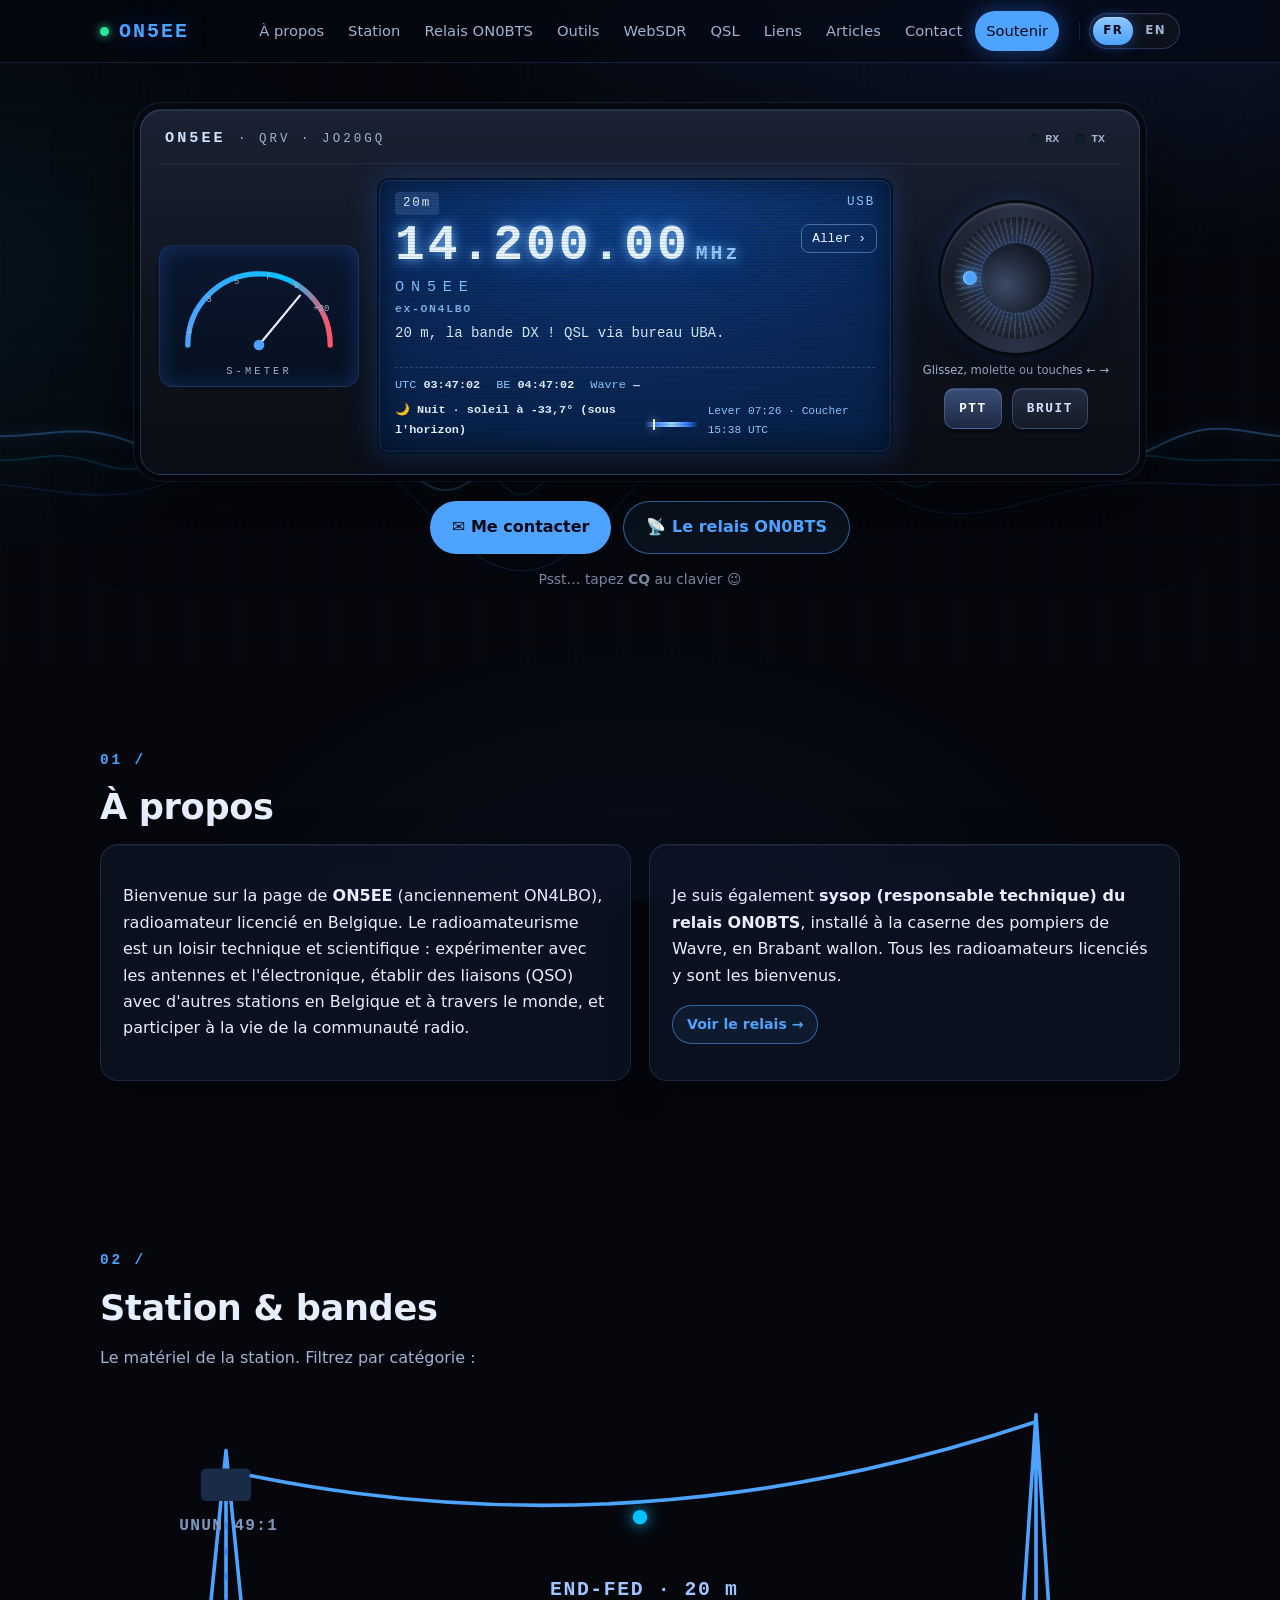
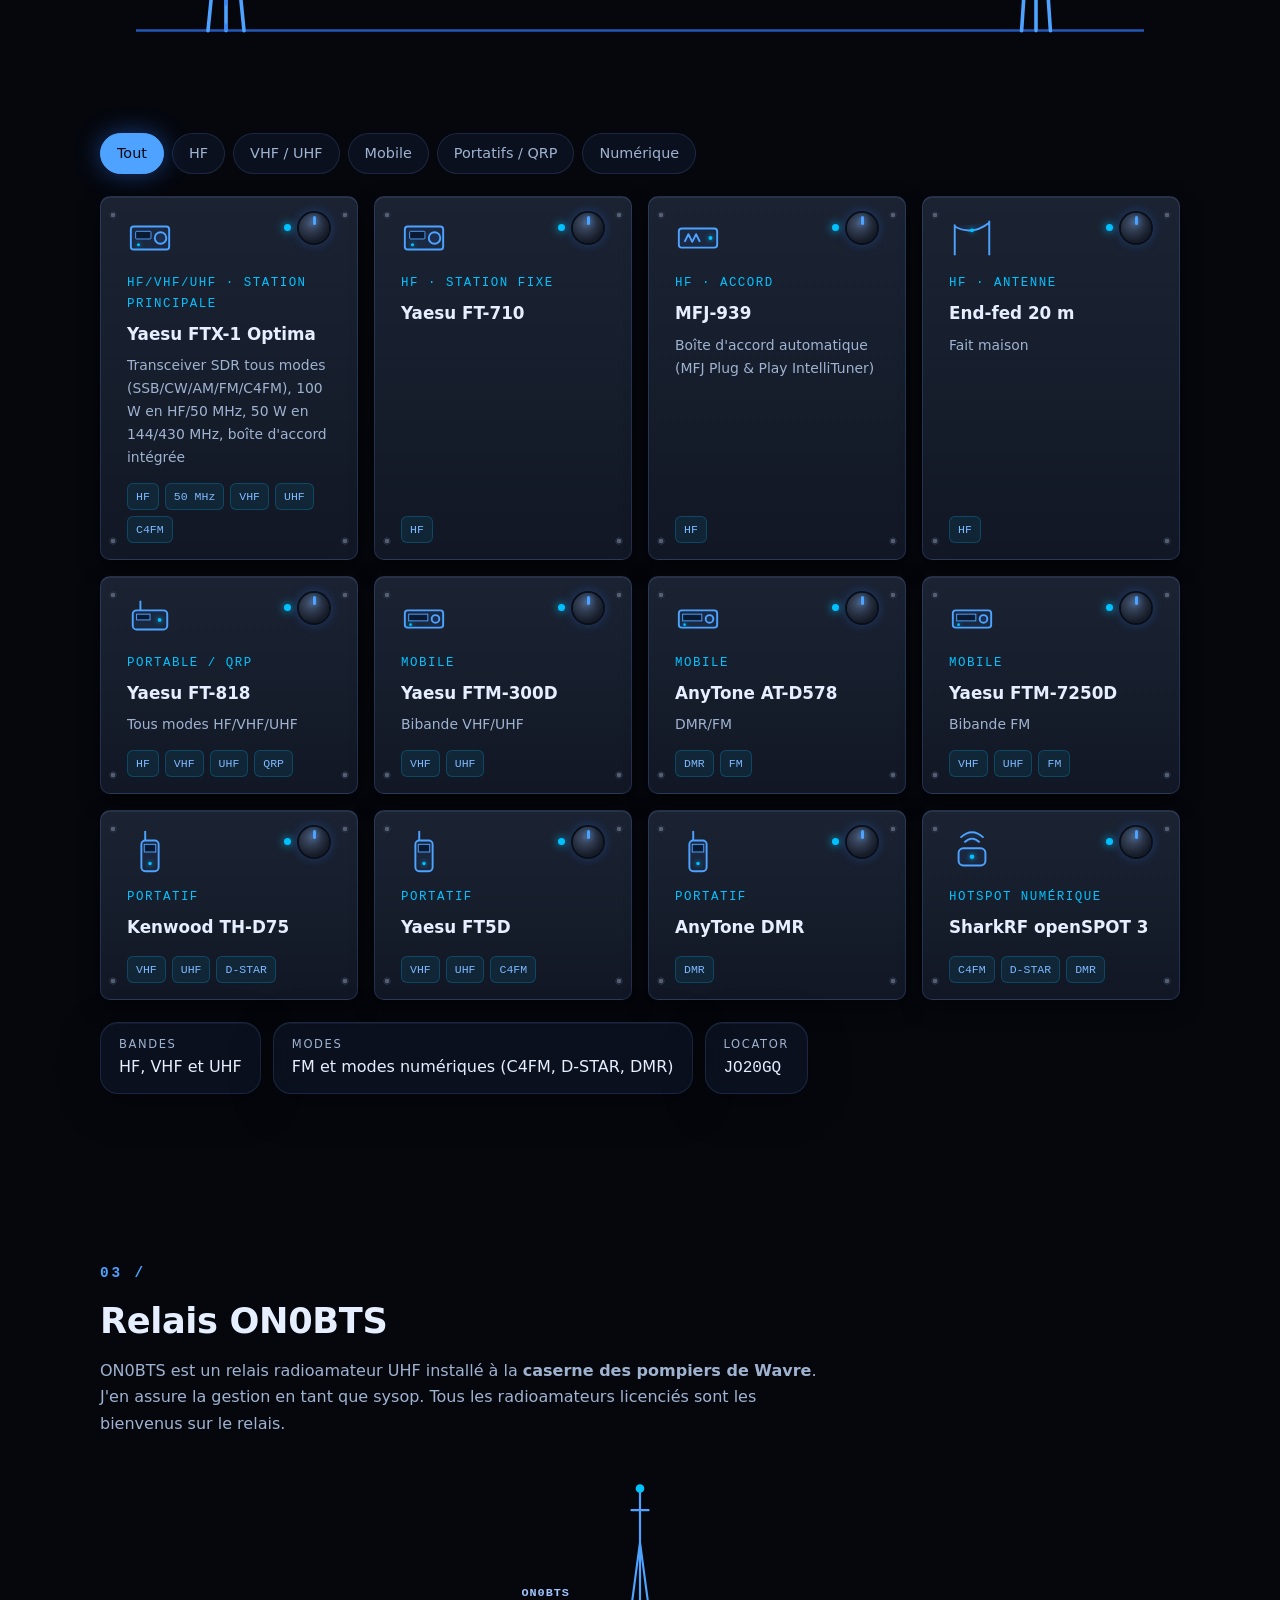
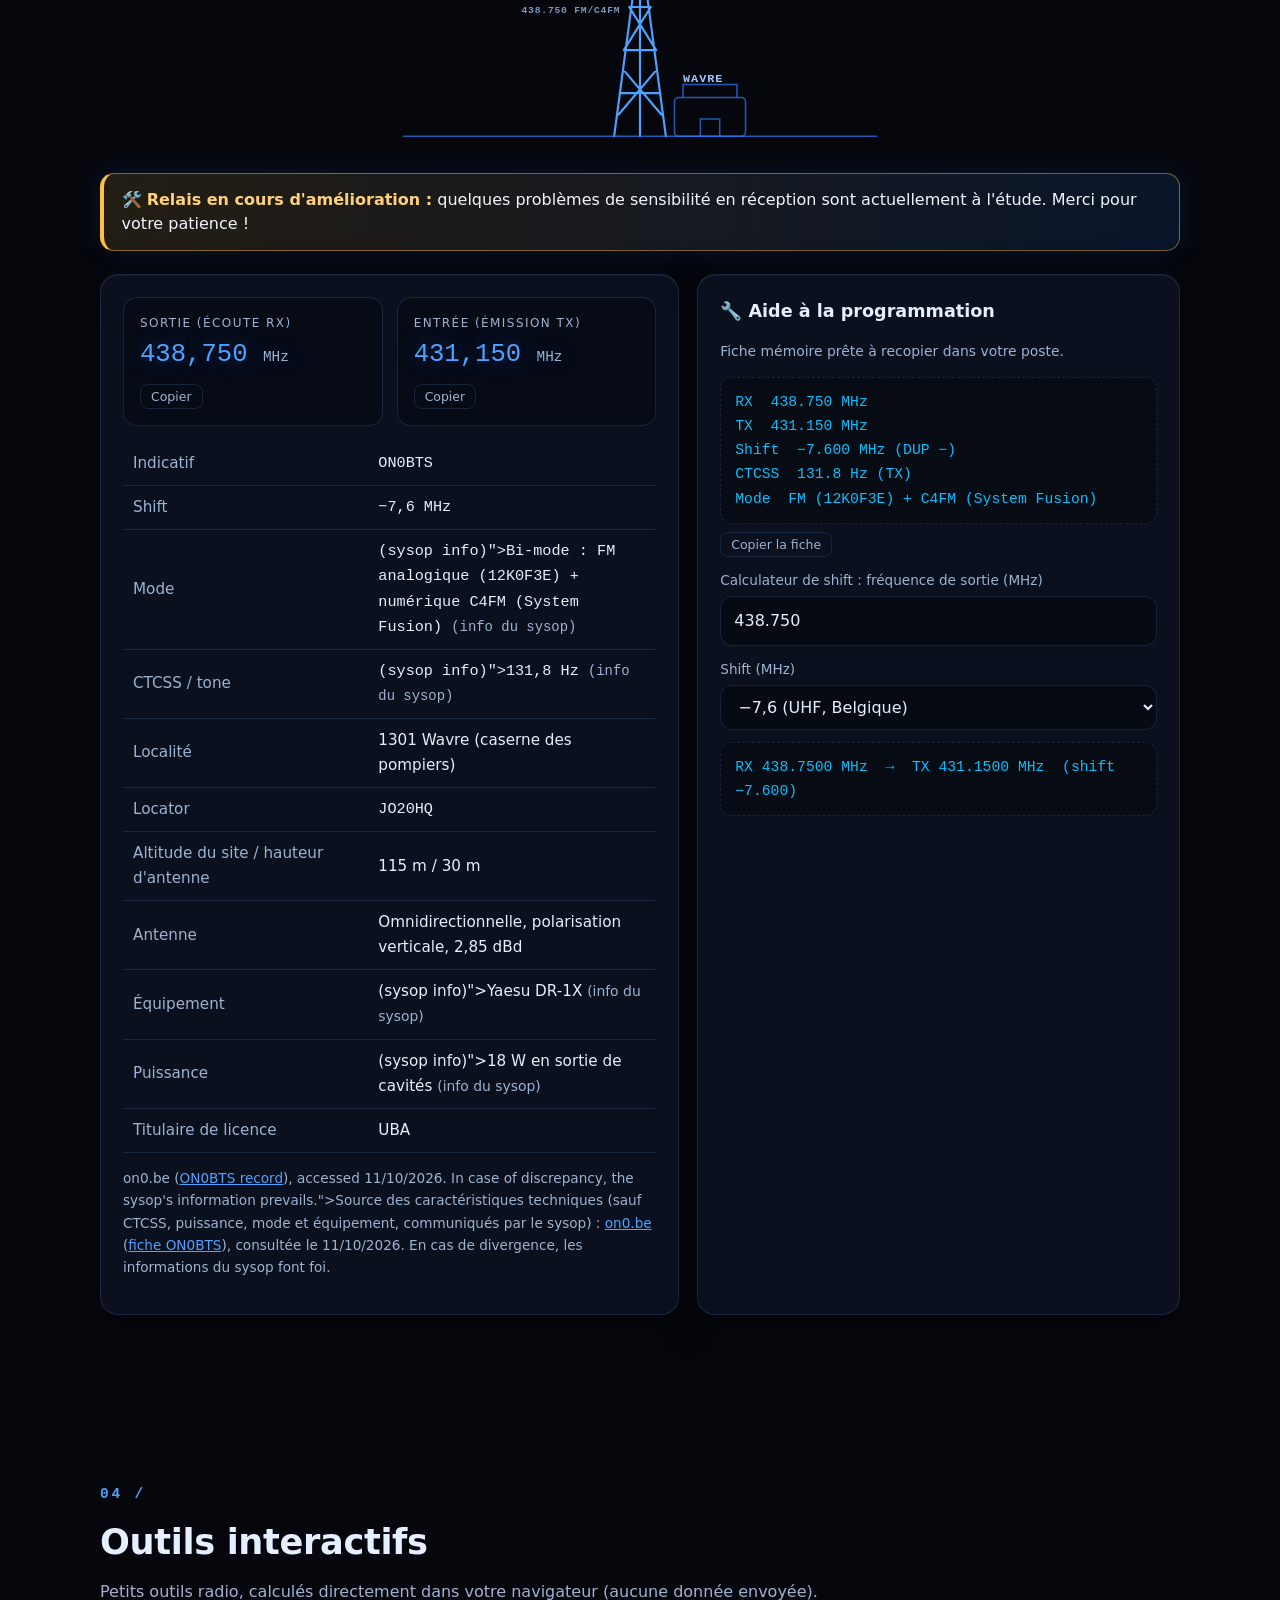
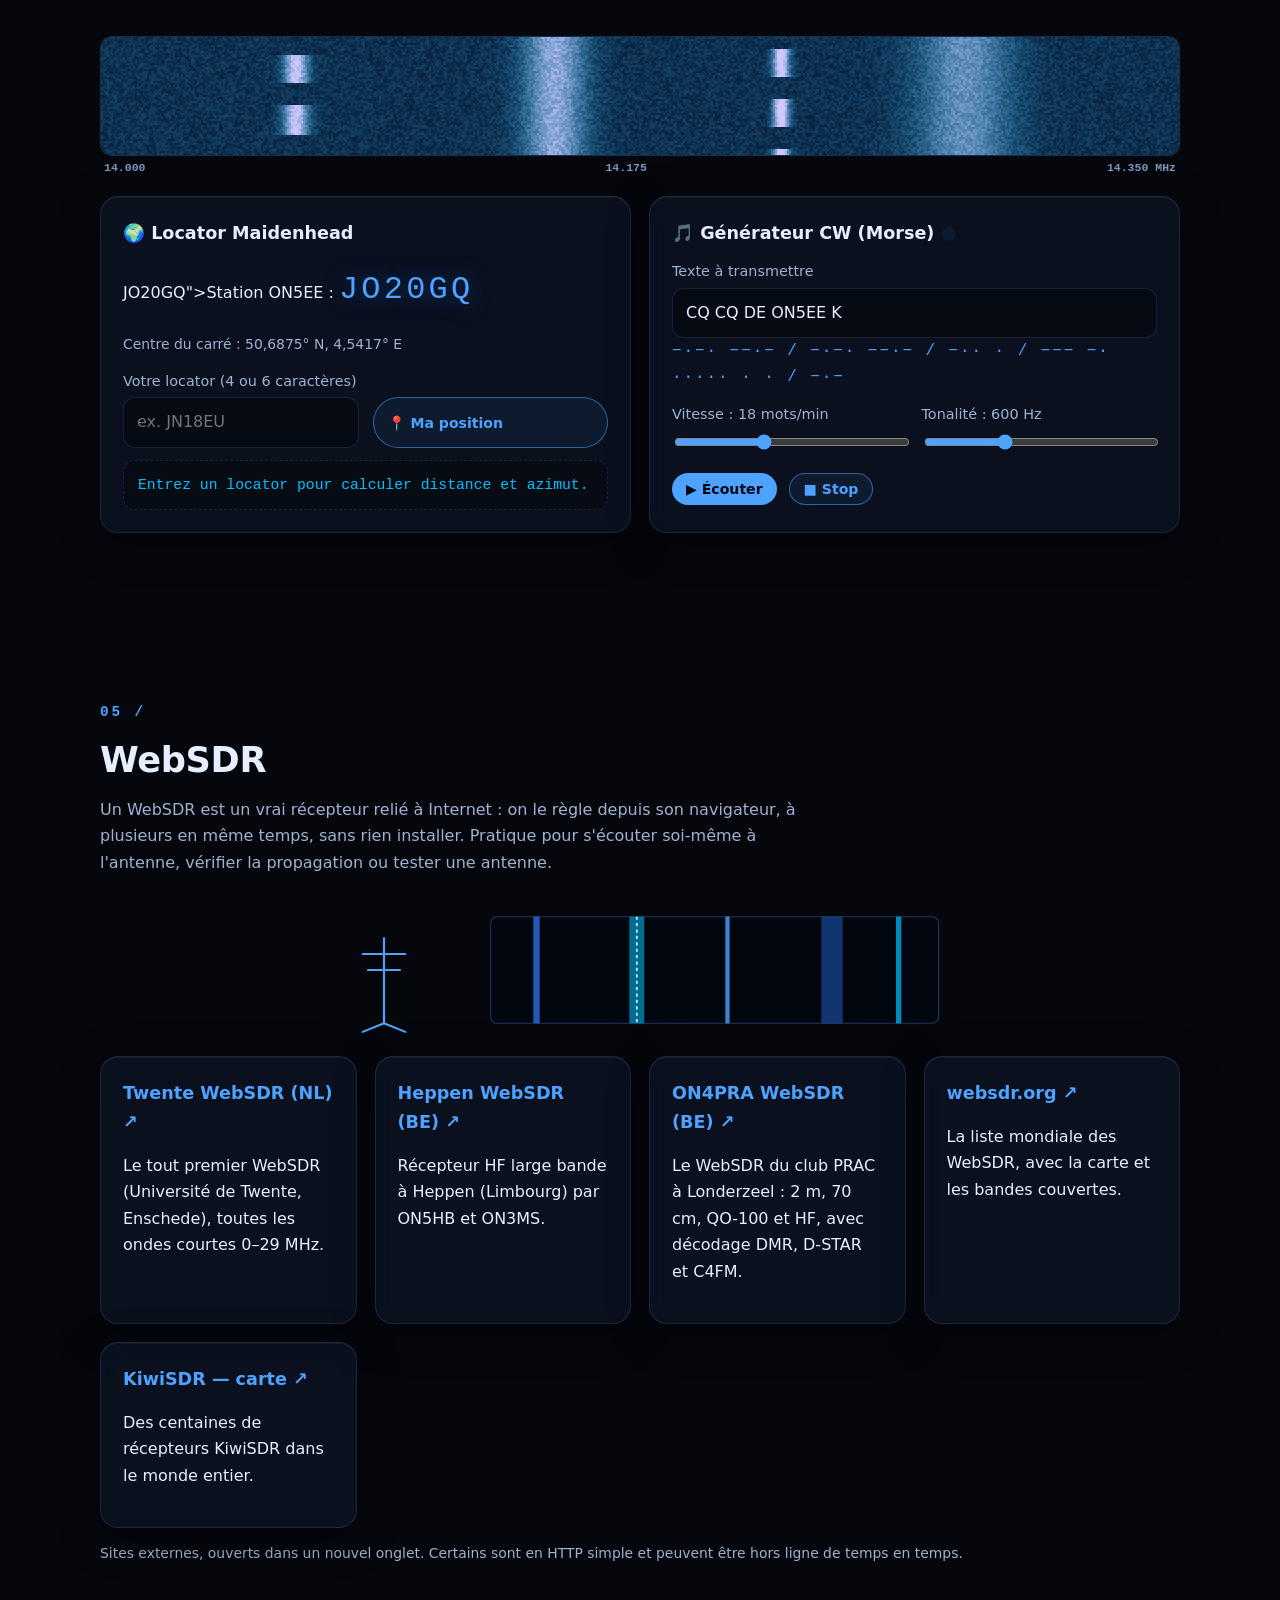
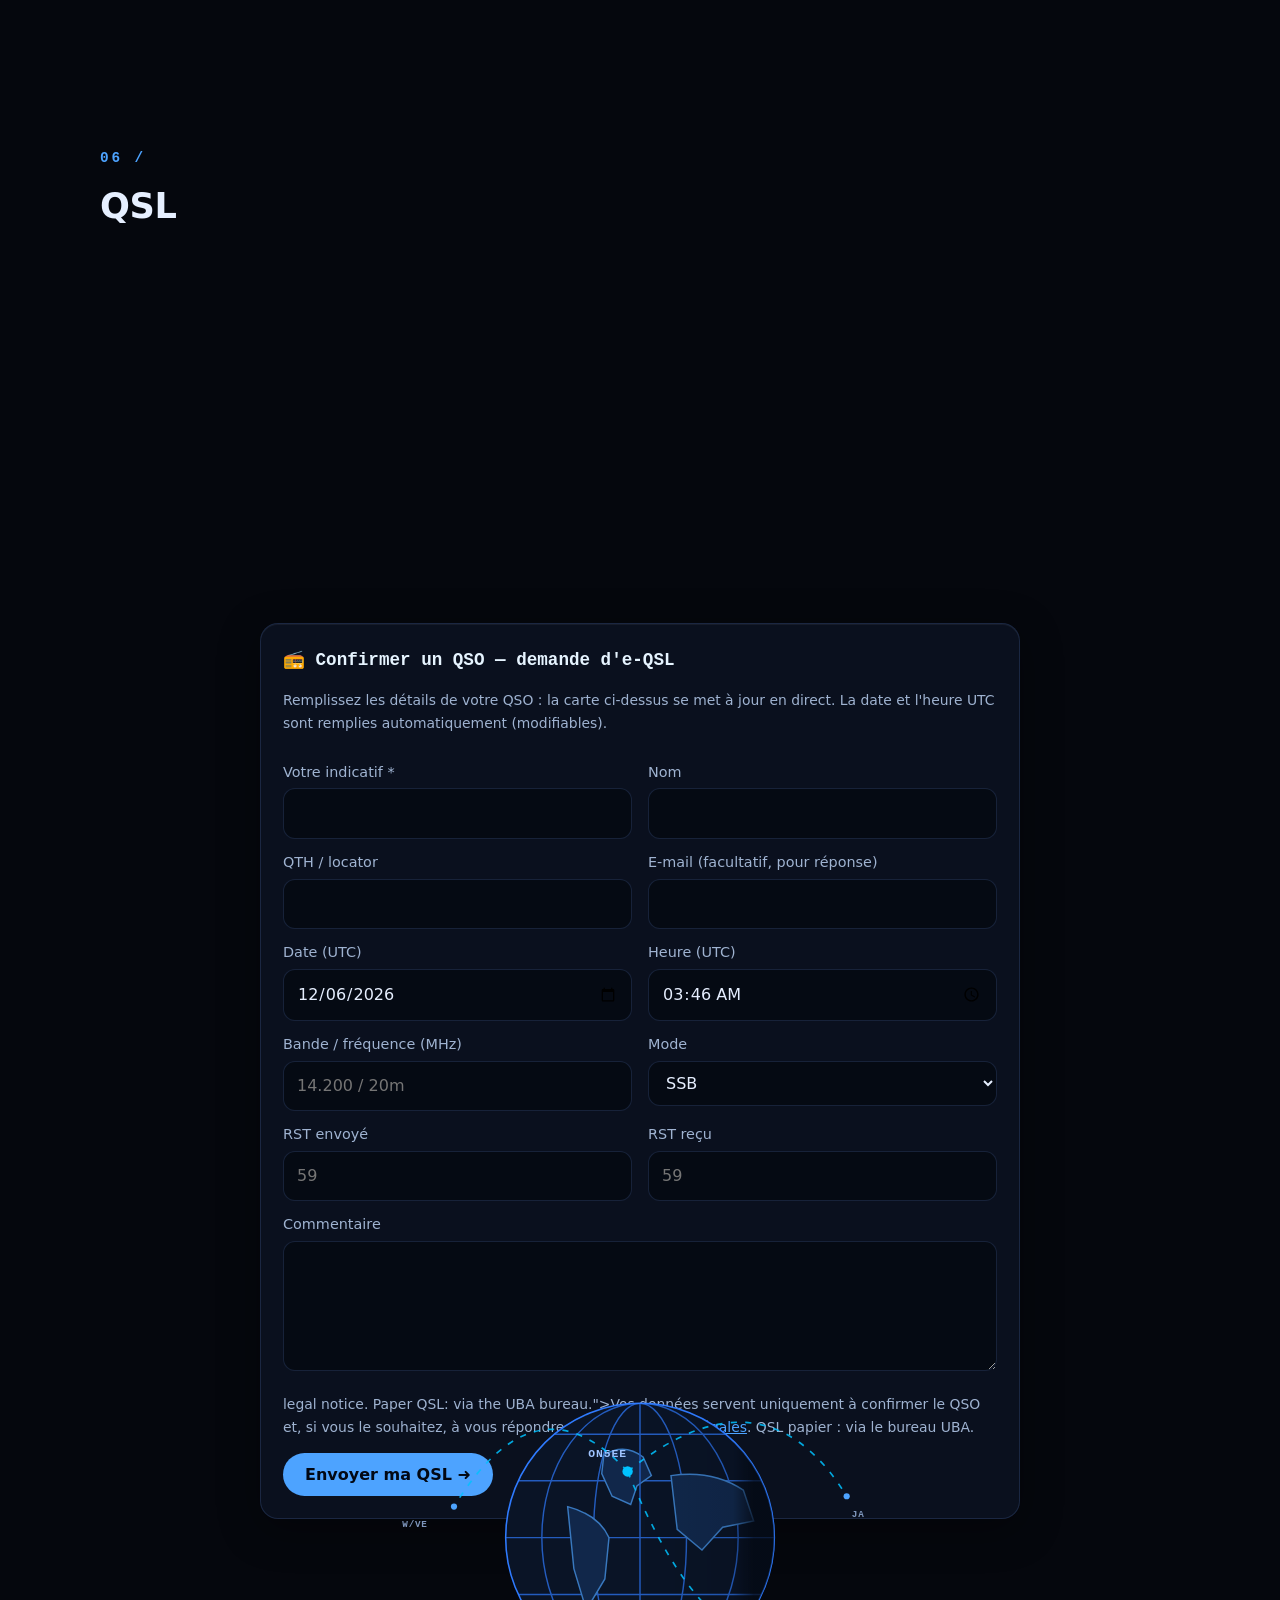
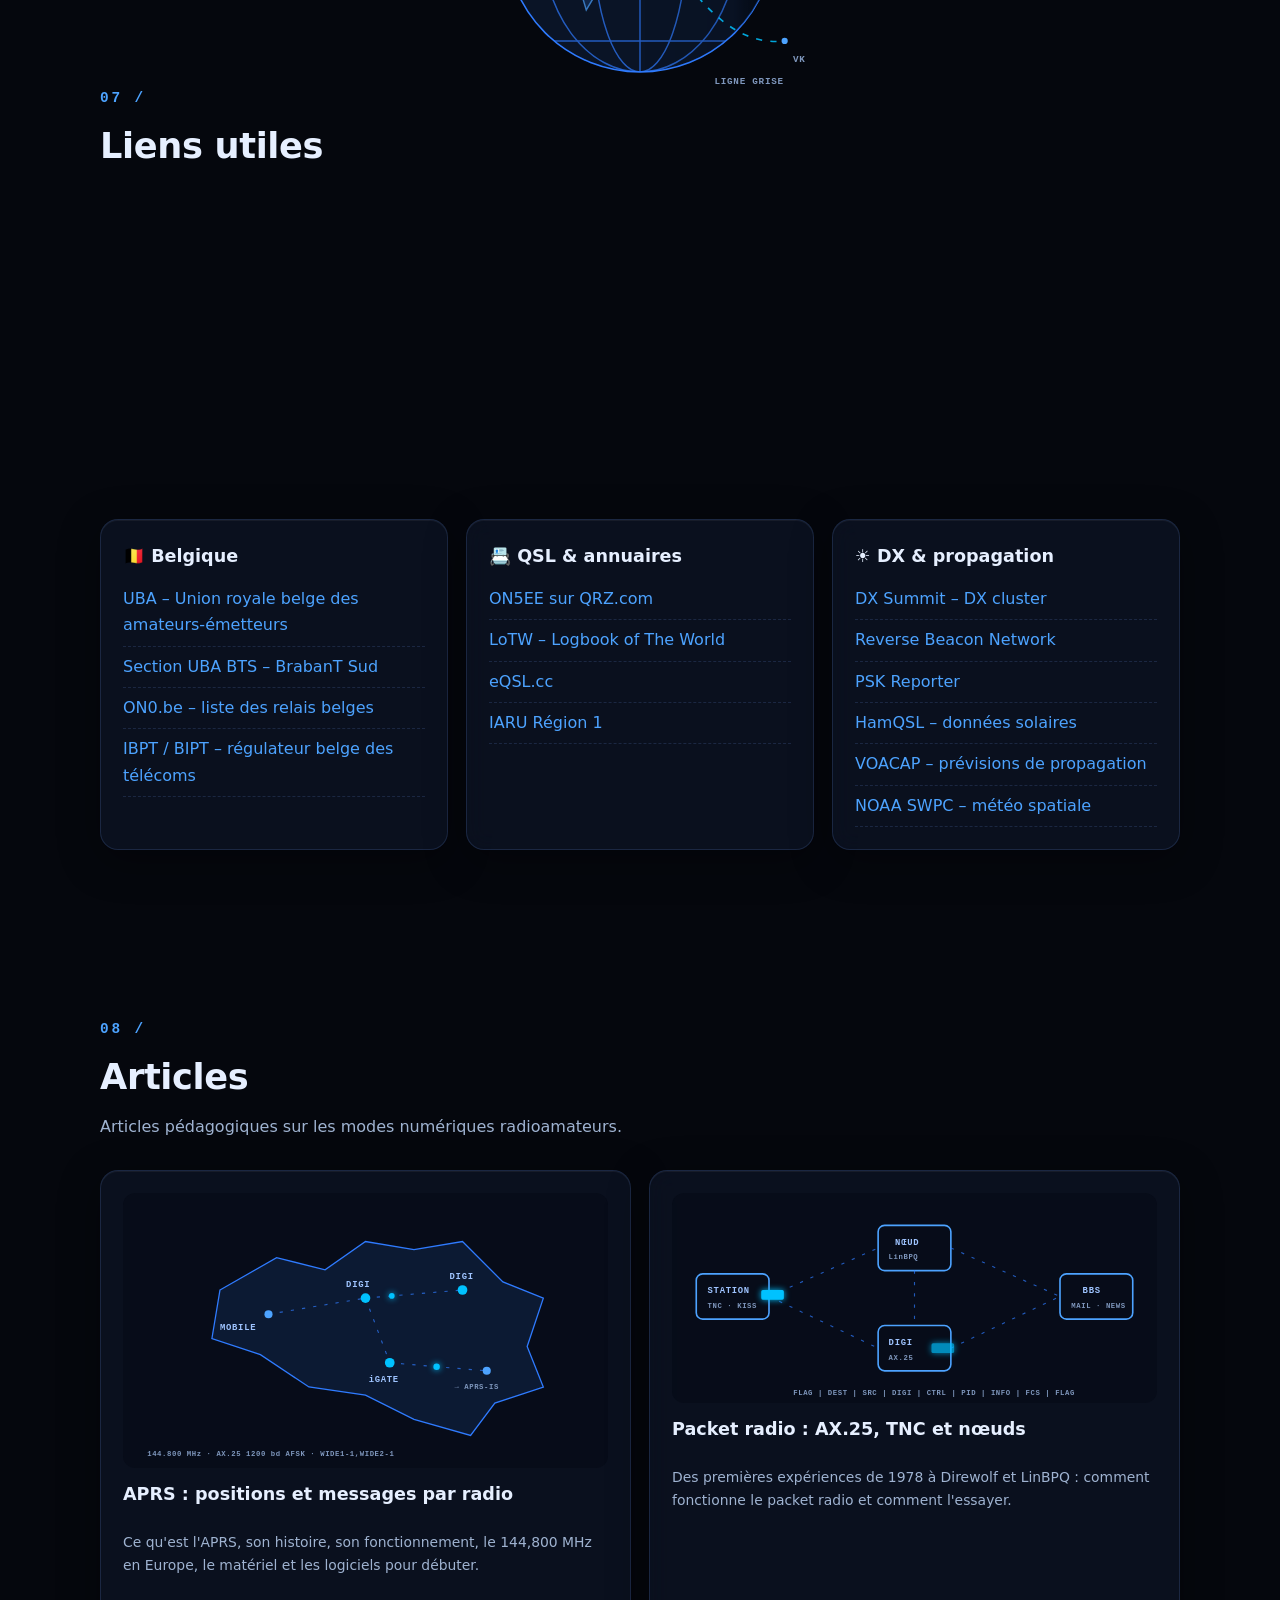
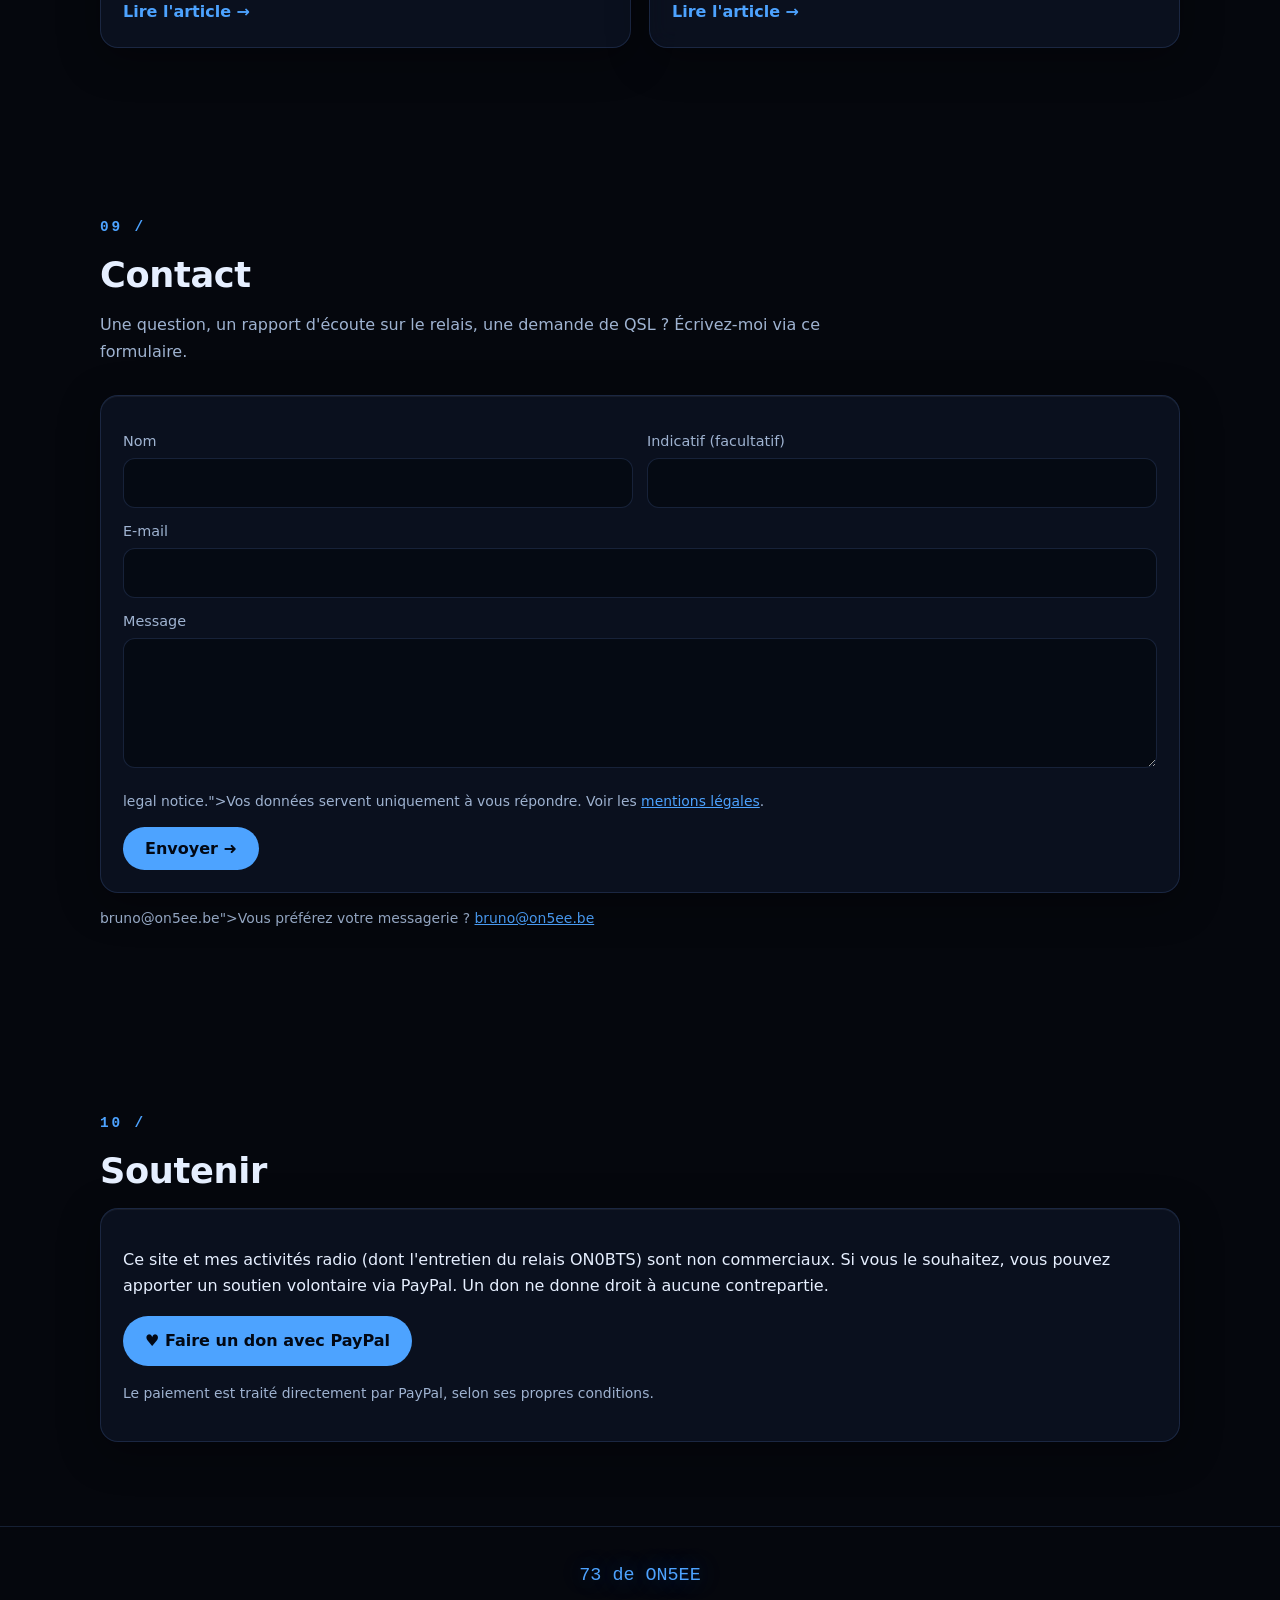
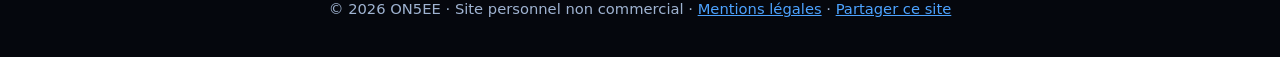
==== commit 642717e1: "Station: ajout Yaesu FTX-1 Optima" ====
--- a/index.html
+++ b/index.html
@@ -100,7 +100,7 @@
 </div></section>
 
 <section id="station"><div class="wrap">
-  <h2 class="reveal"><span class="n">02 /</span><span data-en="Station &amp; bands">Station &amp; bandes</span></h2>
+  <h2 class="reveal"><span class="n">02 /</span><span data-en="Station & bands">Station & bandes</span></h2>
   <p class="lead reveal" data-en="The station equipment. Filter by category:">Le matériel de la station. Filtrez par catégorie :</p>
   <div class="illu-wrap reveal"><svg class="illu" viewBox="0 0 600 170" role="img" aria-label="Illustration : antenne end-fed de 20 m" data-en-aria-label="Illustration: 20 m end-fed antenna" data-parallax=".04">
 <path class="st2" d="M20 160H580"/>
@@ -119,8 +119,9 @@
     <button class="chip" data-f="num" aria-pressed="false" data-en="Digital">Numérique</button>
   </div>
   <div class="gear" id="gear">
+    <div class="glass card reveal" data-t="hf vu num"><svg class="gico" viewBox="0 0 48 48" aria-hidden="true" focusable="false"><rect class="st" x="4" y="12" width="40" height="24" rx="3"/><rect x="9" y="17" width="16" height="8" rx="1" fill="#0a1a33" stroke="#4da3ff"/><circle class="st" cx="35" cy="24" r="6"/><circle class="k" cx="12" cy="31" r="1.6"/></svg><span class="role" data-en="HF/VHF/UHF · Main station">HF/VHF/UHF · Station principale</span><span class="name">Yaesu FTX-1 Optima</span><span class="small" data-en="SDR all-mode transceiver (SSB/CW/AM/FM/C4FM), 100 W on HF/50 MHz, 50 W on 144/430 MHz, built-in tuner">Transceiver SDR tous modes (SSB/CW/AM/FM/C4FM), 100 W en HF/50 MHz, 50 W en 144/430 MHz, boîte d'accord intégrée</span><div class="tags"><span class="tag">HF</span><span class="tag">50 MHz</span><span class="tag">VHF</span><span class="tag">UHF</span><span class="tag">C4FM</span></div></div>
     <div class="glass card reveal" data-t="hf"><svg class="gico" viewBox="0 0 48 48" aria-hidden="true" focusable="false"><rect class="st" x="4" y="12" width="40" height="24" rx="3"/><rect x="9" y="17" width="16" height="8" rx="1" fill="#0a1a33" stroke="#4da3ff"/><circle class="st" cx="35" cy="24" r="6"/><circle class="k" cx="12" cy="31" r="1.6"/></svg><span class="role" data-en="HF · Base station">HF · Station fixe</span><span class="name">Yaesu FT-710</span><div class="tags"><span class="tag">HF</span></div></div>
-    <div class="glass card reveal" data-t="hf"><svg class="gico" viewBox="0 0 48 48" aria-hidden="true" focusable="false"><rect class="st" x="4" y="14" width="40" height="20" rx="3"/><path class="st" d="M10 28l4-8 4 8 4-8 4 8"/><circle class="k" cx="37" cy="24" r="2"/></svg><span class="role" data-en="HF · Tuner">HF · Accord</span><span class="name">MFJ-939</span><span class="small" data-en="Automatic antenna tuner (MFJ Plug &amp;amp; Play IntelliTuner)">Boîte d'accord automatique (MFJ Plug &amp; Play IntelliTuner)</span><div class="tags"><span class="tag">HF</span></div></div>
+    <div class="glass card reveal" data-t="hf"><svg class="gico" viewBox="0 0 48 48" aria-hidden="true" focusable="false"><rect class="st" x="4" y="14" width="40" height="20" rx="3"/><path class="st" d="M10 28l4-8 4 8 4-8 4 8"/><circle class="k" cx="37" cy="24" r="2"/></svg><span class="role" data-en="HF · Tuner">HF · Accord</span><span class="name">MFJ-939</span><span class="small" data-en="Automatic antenna tuner (MFJ Plug &amp; Play IntelliTuner)">Boîte d'accord automatique (MFJ Plug & Play IntelliTuner)</span><div class="tags"><span class="tag">HF</span></div></div>
     <div class="glass card reveal" data-t="hf"><svg class="gico" viewBox="0 0 48 48" aria-hidden="true" focusable="false"><path class="st" d="M6 42V10M42 42V6M6 12Q24 22 42 8"/><circle class="k" cx="24" cy="16" r="2"/></svg><span class="role" data-en="HF · Antenna">HF · Antenne</span><span class="name">End-fed 20 m</span><span class="small" data-en="Home-made">Fait maison</span><div class="tags"><span class="tag">HF</span></div></div>
     <div class="glass card reveal" data-t="hf vu portable"><svg class="gico" viewBox="0 0 48 48" aria-hidden="true" focusable="false"><rect class="st" x="6" y="16" width="36" height="20" rx="4"/><path class="st" d="M14 16V6"/><rect x="10" y="20" width="14" height="6" fill="#0a1a33" stroke="#4da3ff"/><circle class="k" cx="34" cy="26" r="2"/></svg><span class="role">Portable / QRP</span><span class="name">Yaesu FT-818</span><span class="small" data-en="All-mode HF/VHF/UHF">Tous modes HF/VHF/UHF</span><div class="tags"><span class="tag">HF</span><span class="tag">VHF</span><span class="tag">UHF</span><span class="tag">QRP</span></div></div>
     <div class="glass card reveal" data-t="vu mobile"><svg class="gico" viewBox="0 0 48 48" aria-hidden="true" focusable="false"><rect class="st" x="4" y="16" width="40" height="18" rx="3"/><rect x="8" y="20" width="20" height="7" fill="#0a1a33" stroke="#4da3ff"/><circle class="st" cx="36" cy="25" r="4"/><circle class="k" cx="10" cy="31" r="1.4"/></svg><span class="role">Mobile</span><span class="name">Yaesu FTM-300D</span><span class="small" data-en="Dual-band VHF/UHF">Bibande VHF/UHF</span><div class="tags"><span class="tag">VHF</span><span class="tag">UHF</span></div></div>
@@ -158,17 +159,17 @@
       <table class="specs">
         <tr><th data-en="Callsign">Indicatif</th><td class="mono">ON0BTS</td></tr>
         <tr><th>Shift</th><td class="mono" data-en="−7.6 MHz">−7,6 MHz</td></tr>
-        <tr><th>Mode</th><td class="mono" data-en="Dual mode: analog FM (12K0F3E) + C4FM digital (System Fusion) <span class=&quot;small&quot;>(sysop info)</span>">Bi-mode : FM analogique (12K0F3E) + numérique C4FM (System Fusion) <span class="small">(info du sysop)</span></td></tr>
-        <tr><th>CTCSS / tone</th><td class="mono" data-en="131.8 Hz <span class=&quot;small&quot;>(sysop info)</span>">131,8 Hz <span class="small">(info du sysop)</span></td></tr>
+        <tr><th>Mode</th><td class="mono" data-en="Dual mode: analog FM (12K0F3E) + C4FM digital (System Fusion) <span class="small">(sysop info)</span>">Bi-mode : FM analogique (12K0F3E) + numérique C4FM (System Fusion) <span class="small">(info du sysop)</span></td></tr>
+        <tr><th>CTCSS / tone</th><td class="mono" data-en="131.8 Hz <span class="small">(sysop info)</span>">131,8 Hz <span class="small">(info du sysop)</span></td></tr>
         <tr><th data-en="Location">Localité</th><td data-en="1301 Wavre (fire station)">1301 Wavre (caserne des pompiers)</td></tr>
         <tr><th>Locator</th><td class="mono">JO20HQ</td></tr>
         <tr><th data-en="Site altitude / antenna height">Altitude du site / hauteur d'antenne</th><td>115 m / 30 m</td></tr>
         <tr><th data-en="Antenna">Antenne</th><td data-en="Omnidirectional, vertical polarisation, 2.85 dBd">Omnidirectionnelle, polarisation verticale, 2,85 dBd</td></tr>
-        <tr><th data-en="Equipment">Équipement</th><td data-en="Yaesu DR-1X <span class=&quot;small&quot;>(sysop info)</span>">Yaesu DR-1X <span class="small">(info du sysop)</span></td></tr>
-        <tr><th data-en="Power">Puissance</th><td data-en="18 W at cavity output <span class=&quot;small&quot;>(sysop info)</span>">18 W en sortie de cavités <span class="small">(info du sysop)</span></td></tr>
+        <tr><th data-en="Equipment">Équipement</th><td data-en="Yaesu DR-1X <span class="small">(sysop info)</span>">Yaesu DR-1X <span class="small">(info du sysop)</span></td></tr>
+        <tr><th data-en="Power">Puissance</th><td data-en="18 W at cavity output <span class="small">(sysop info)</span>">18 W en sortie de cavités <span class="small">(info du sysop)</span></td></tr>
         <tr><th data-en="Licence holder">Titulaire de licence</th><td>UBA</td></tr>
       </table>
-      <p class="src" data-en="Technical data source (except CTCSS, power, mode and equipment, provided by the sysop): <a href=&quot;https://on0.be/&quot; target=&quot;_blank&quot; rel=&quot;noopener&quot;>on0.be</a> (<a href=&quot;https://on0.be/api/public/repeaters/ON0BTS&quot; target=&quot;_blank&quot; rel=&quot;noopener&quot;>ON0BTS record</a>), accessed 11/10/2026. In case of discrepancy, the sysop's information prevails.">Source des caractéristiques techniques (sauf CTCSS, puissance, mode et équipement, communiqués par le sysop) : <a href="https://on0.be/" target="_blank" rel="noopener">on0.be</a> (<a href="https://on0.be/api/public/repeaters/ON0BTS" target="_blank" rel="noopener">fiche ON0BTS</a>), consultée le 11/10/2026. En cas de divergence, les informations du sysop font foi.</p>
+      <p class="src" data-en="Technical data source (except CTCSS, power, mode and equipment, provided by the sysop): <a href="https://on0.be/" target="_blank" rel="noopener">on0.be</a> (<a href="https://on0.be/api/public/repeaters/ON0BTS" target="_blank" rel="noopener">ON0BTS record</a>), accessed 11/10/2026. In case of discrepancy, the sysop's information prevails.">Source des caractéristiques techniques (sauf CTCSS, puissance, mode et équipement, communiqués par le sysop) : <a href="https://on0.be/" target="_blank" rel="noopener">on0.be</a> (<a href="https://on0.be/api/public/repeaters/ON0BTS" target="_blank" rel="noopener">fiche ON0BTS</a>), consultée le 11/10/2026. En cas de divergence, les informations du sysop font foi.</p>
     </div>
     <div class="glass card reveal calc">
       <h3 data-en="🔧 Programming help">🔧 Aide à la programmation</h3>
@@ -196,7 +197,7 @@
   <div class="tools">
     <div class="glass card reveal">
       <h3>🌍 Locator Maidenhead</h3>
-      <p data-en="ON5EE station: <span class=&quot;big&quot;>JO20GQ</span>">Station ON5EE : <span class="big">JO20GQ</span></p>
+      <p data-en="ON5EE station: <span class="big">JO20GQ</span>">Station ON5EE : <span class="big">JO20GQ</span></p>
       <p class="small" id="mylatlon"></p>
       <label for="loc" data-en="Your locator (4 or 6 characters)">Votre locator (4 ou 6 caractères)</label>
       <div class="row2"><input id="loc" placeholder="ex. JN18EU" maxlength="8" autocomplete="off" spellcheck="false" data-en-placeholder="e.g. JN18EU"><button class="btn sm ghost" id="geoloc" type="button" data-en="📍 My position">📍 Ma position</button></div>
@@ -278,7 +279,7 @@
       <div><label for="q-rstr" data-en="RST received">RST reçu</label><input id="q-rstr" name="rst_recu" maxlength="4" placeholder="59"></div>
     </div>
     <label for="q-com" data-en="Comment">Commentaire</label><textarea id="q-com" name="commentaire" maxlength="1000"></textarea>
-    <p class="small" data-en="Your data is used only to confirm the QSO and, if you wish, to reply to you. See the <a href=&quot;mentions-legales.html#gdpr&quot;>legal notice</a>. Paper QSL: via the UBA bureau.">Vos données servent uniquement à confirmer le QSO et, si vous le souhaitez, à vous répondre. Voir les <a href="mentions-legales.html#rgpd">mentions légales</a>. QSL papier : via le bureau UBA.</p>
+    <p class="small" data-en="Your data is used only to confirm the QSO and, if you wish, to reply to you. See the <a href="mentions-legales.html#gdpr">legal notice</a>. Paper QSL: via the UBA bureau.">Vos données servent uniquement à confirmer le QSO et, si vous le souhaitez, à vous répondre. Voir les <a href="mentions-legales.html#rgpd">mentions légales</a>. QSL papier : via le bureau UBA.</p>
     <button class="btn" type="submit" data-en="Send my QSL ➜">Envoyer ma QSL ➜</button>
   </form>
 
@@ -304,13 +305,13 @@
       <li><a href="https://on0.be/" target="_blank" rel="noopener" data-en="ON0.be – Belgian repeater list">ON0.be – liste des relais belges</a></li>
       <li><a href="https://www.ibpt.be/" target="_blank" rel="noopener" data-en="BIPT / IBPT – Belgian telecom regulator">IBPT / BIPT – régulateur belge des télécoms</a></li>
     </ul></div>
-    <div class="glass card reveal"><h3 data-en="📇 QSL &amp;amp; directories">📇 QSL &amp; annuaires</h3><ul class="links">
+    <div class="glass card reveal"><h3 data-en="📇 QSL &amp; directories">📇 QSL & annuaires</h3><ul class="links">
       <li><a href="https://www.qrz.com/db/ON5EE" target="_blank" rel="noopener" data-en="ON5EE on QRZ.com">ON5EE sur QRZ.com</a></li>
       <li><a href="https://lotw.arrl.org/" target="_blank" rel="noopener">LoTW – Logbook of The World</a></li>
       <li><a href="https://www.eqsl.cc/" target="_blank" rel="noopener">eQSL.cc</a></li>
       <li><a href="https://www.iaru-r1.org/" target="_blank" rel="noopener" data-en="IARU Region 1">IARU Région 1</a></li>
     </ul></div>
-    <div class="glass card reveal"><h3>☀️ DX &amp; propagation</h3><ul class="links">
+    <div class="glass card reveal"><h3>☀️ DX & propagation</h3><ul class="links">
       <li><a href="https://www.dxsummit.fi/" target="_blank" rel="noopener">DX Summit – DX cluster</a></li>
       <li><a href="https://www.reversebeacon.net/" target="_blank" rel="noopener">Reverse Beacon Network</a></li>
       <li><a href="https://pskreporter.info/pskmap.html" target="_blank" rel="noopener">PSK Reporter</a></li>
@@ -360,10 +361,10 @@
     </div>
     <label for="email">E-mail</label><input id="email" type="email" name="email" required autocomplete="email">
     <label for="message">Message</label><textarea id="message" name="message" required></textarea>
-    <p class="small" data-en="Your data is used only to reply to you. See the <a href=&quot;mentions-legales.html#gdpr&quot;>legal notice</a>.">Vos données servent uniquement à vous répondre. Voir les <a href="mentions-legales.html#rgpd">mentions légales</a>.</p>
+    <p class="small" data-en="Your data is used only to reply to you. See the <a href="mentions-legales.html#gdpr">legal notice</a>.">Vos données servent uniquement à vous répondre. Voir les <a href="mentions-legales.html#rgpd">mentions légales</a>.</p>
     <button class="btn" type="submit" data-en="Send ➜">Envoyer ➜</button>
   </form>
-  <p class="small reveal" data-en="Prefer your own e-mail? <a href=&quot;mailto:bruno@on5ee.be?subject=Contact%20ON5EE&quot;>bruno@on5ee.be</a>">Vous préférez votre messagerie ? <a href="mailto:bruno@on5ee.be?subject=Contact%20ON5EE">bruno@on5ee.be</a></p>
+  <p class="small reveal" data-en="Prefer your own e-mail? <a href="mailto:bruno@on5ee.be?subject=Contact%20ON5EE">bruno@on5ee.be</a>">Vous préférez votre messagerie ? <a href="mailto:bruno@on5ee.be?subject=Contact%20ON5EE">bruno@on5ee.be</a></p>
 </div></section>
 
 <section id="soutenir"><div class="wrap">
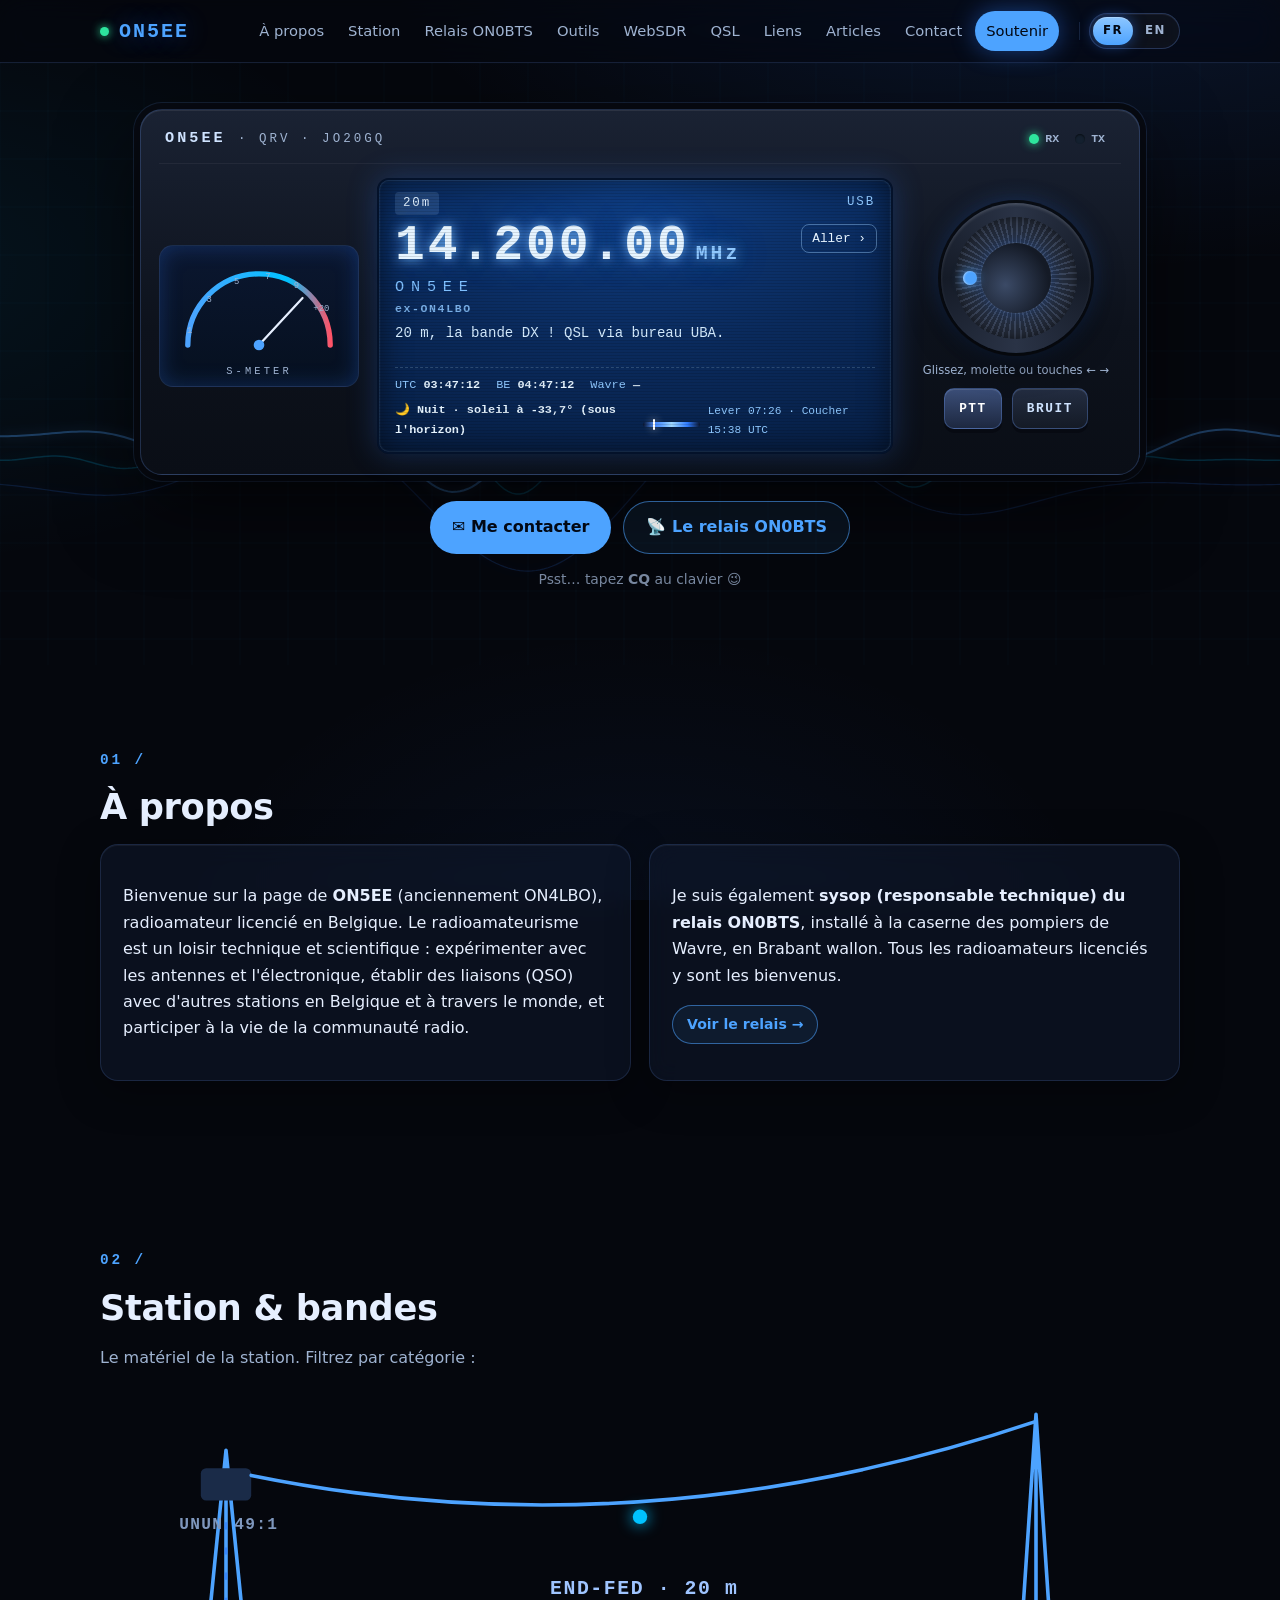
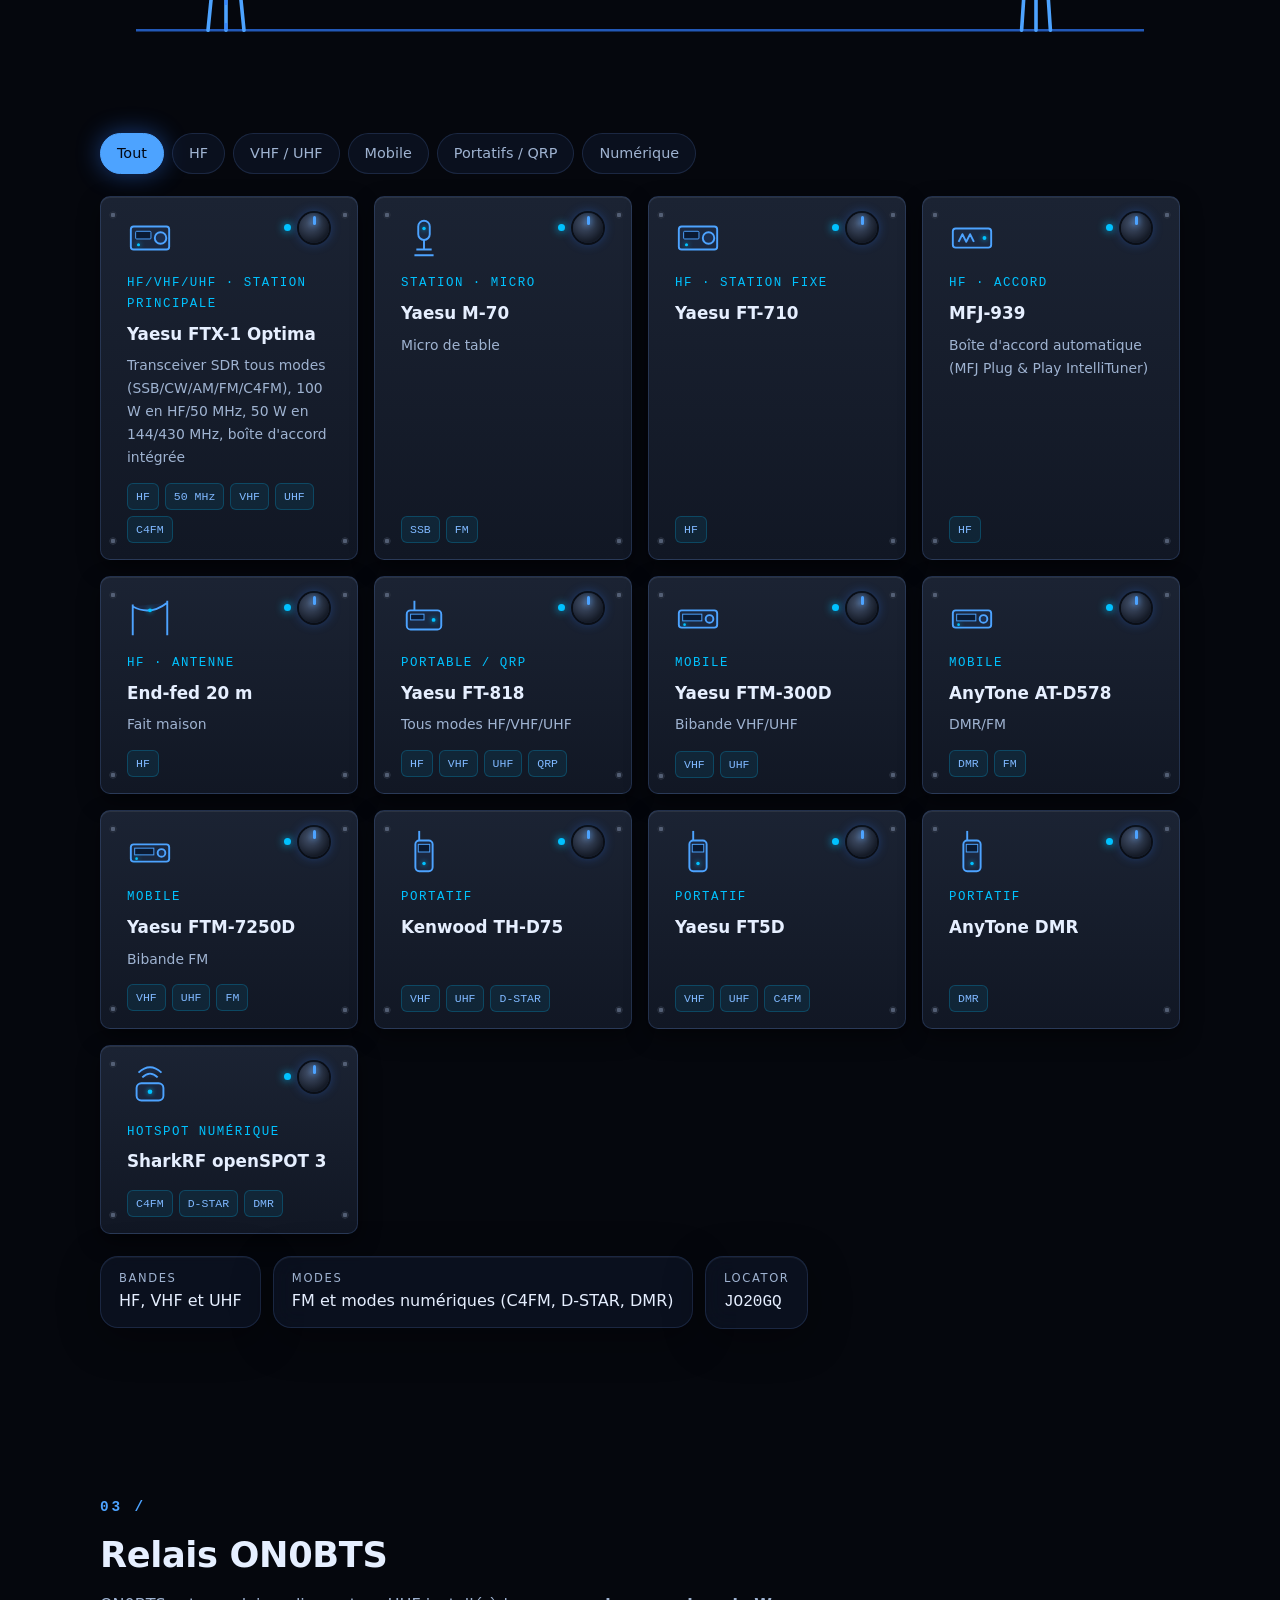
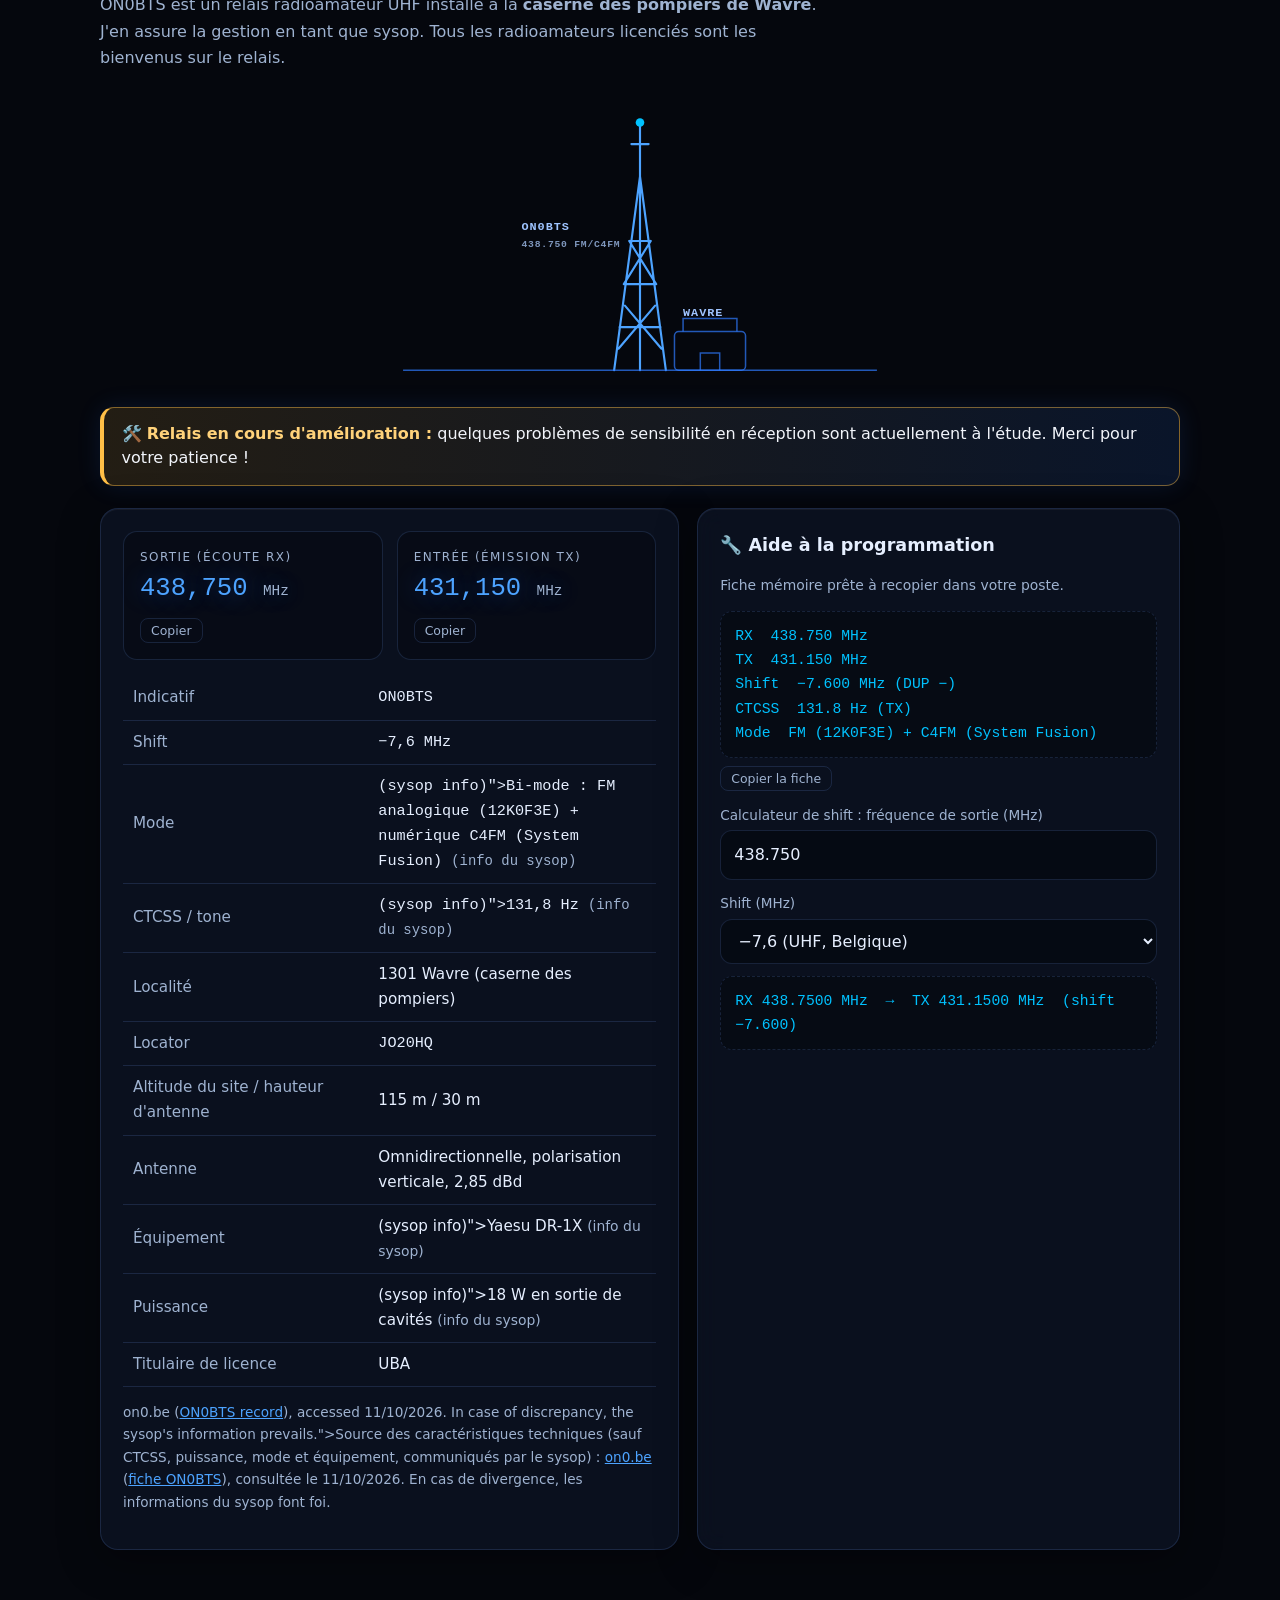
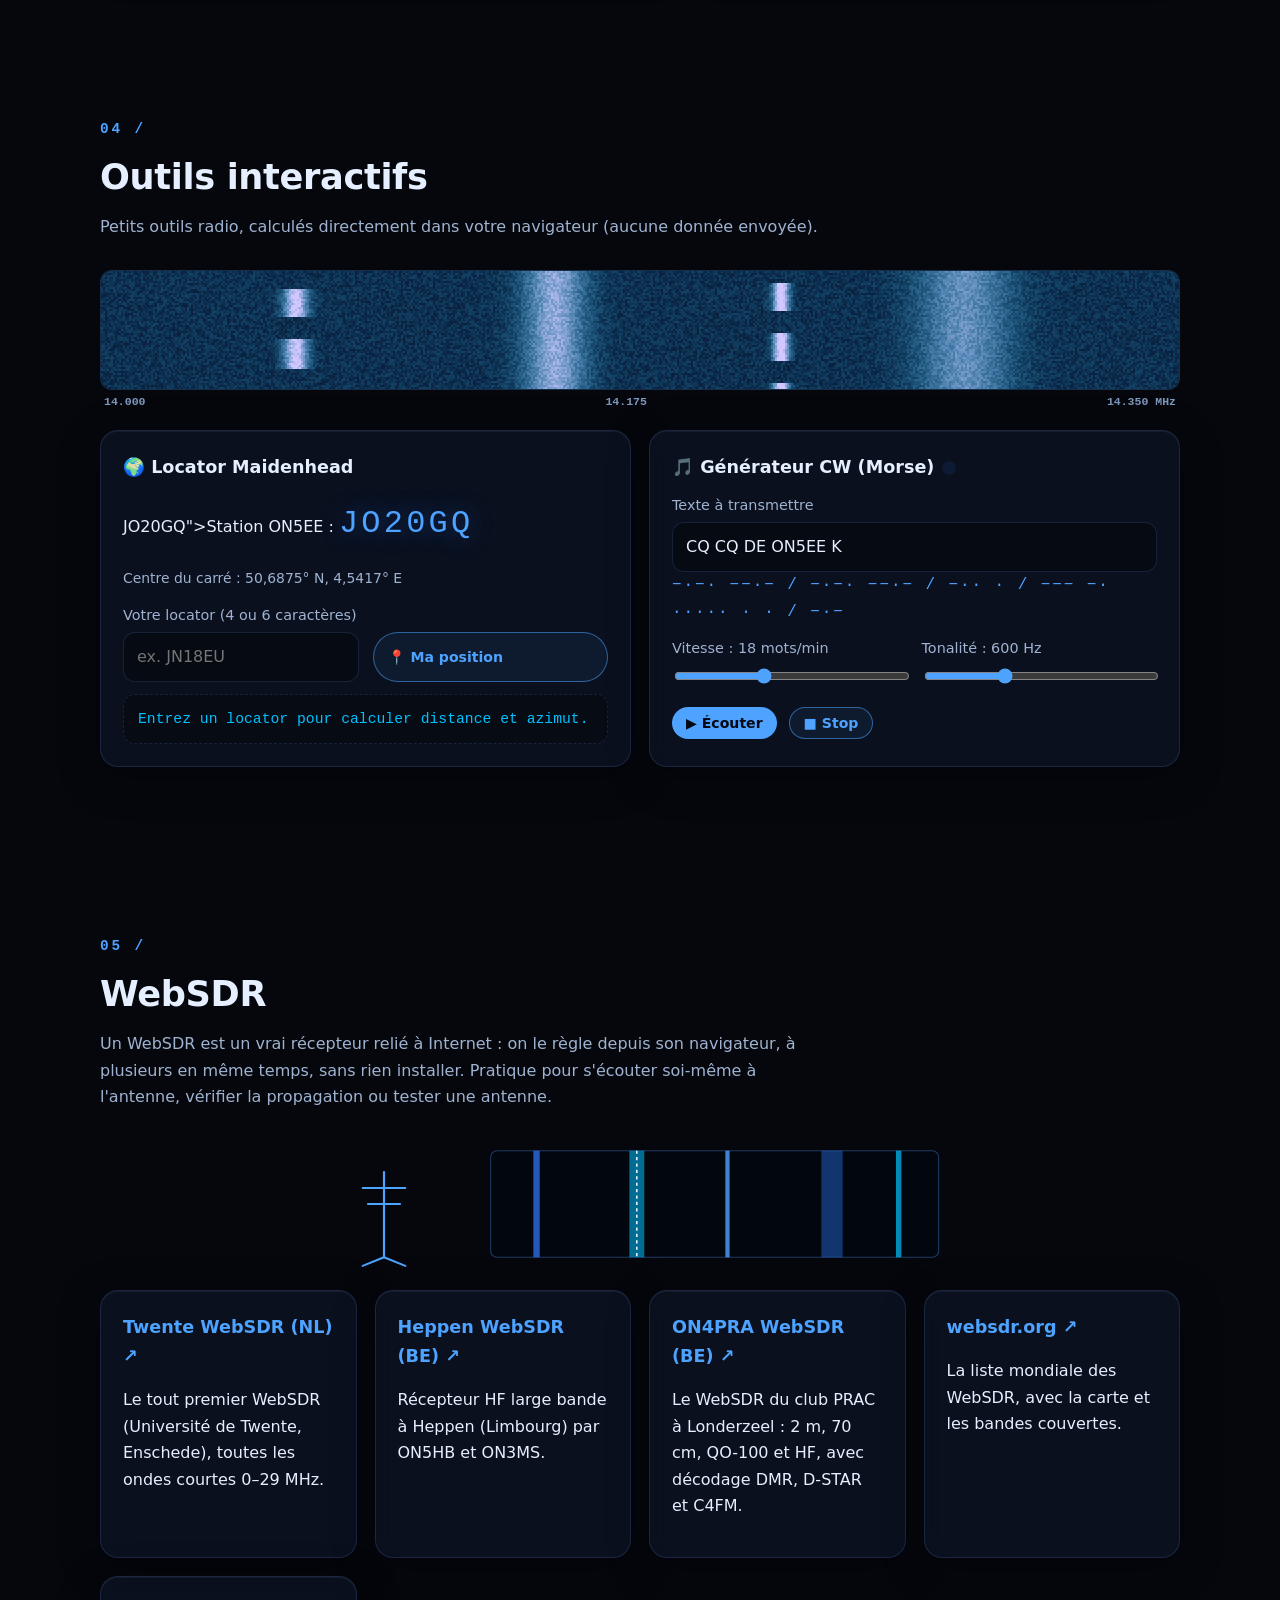
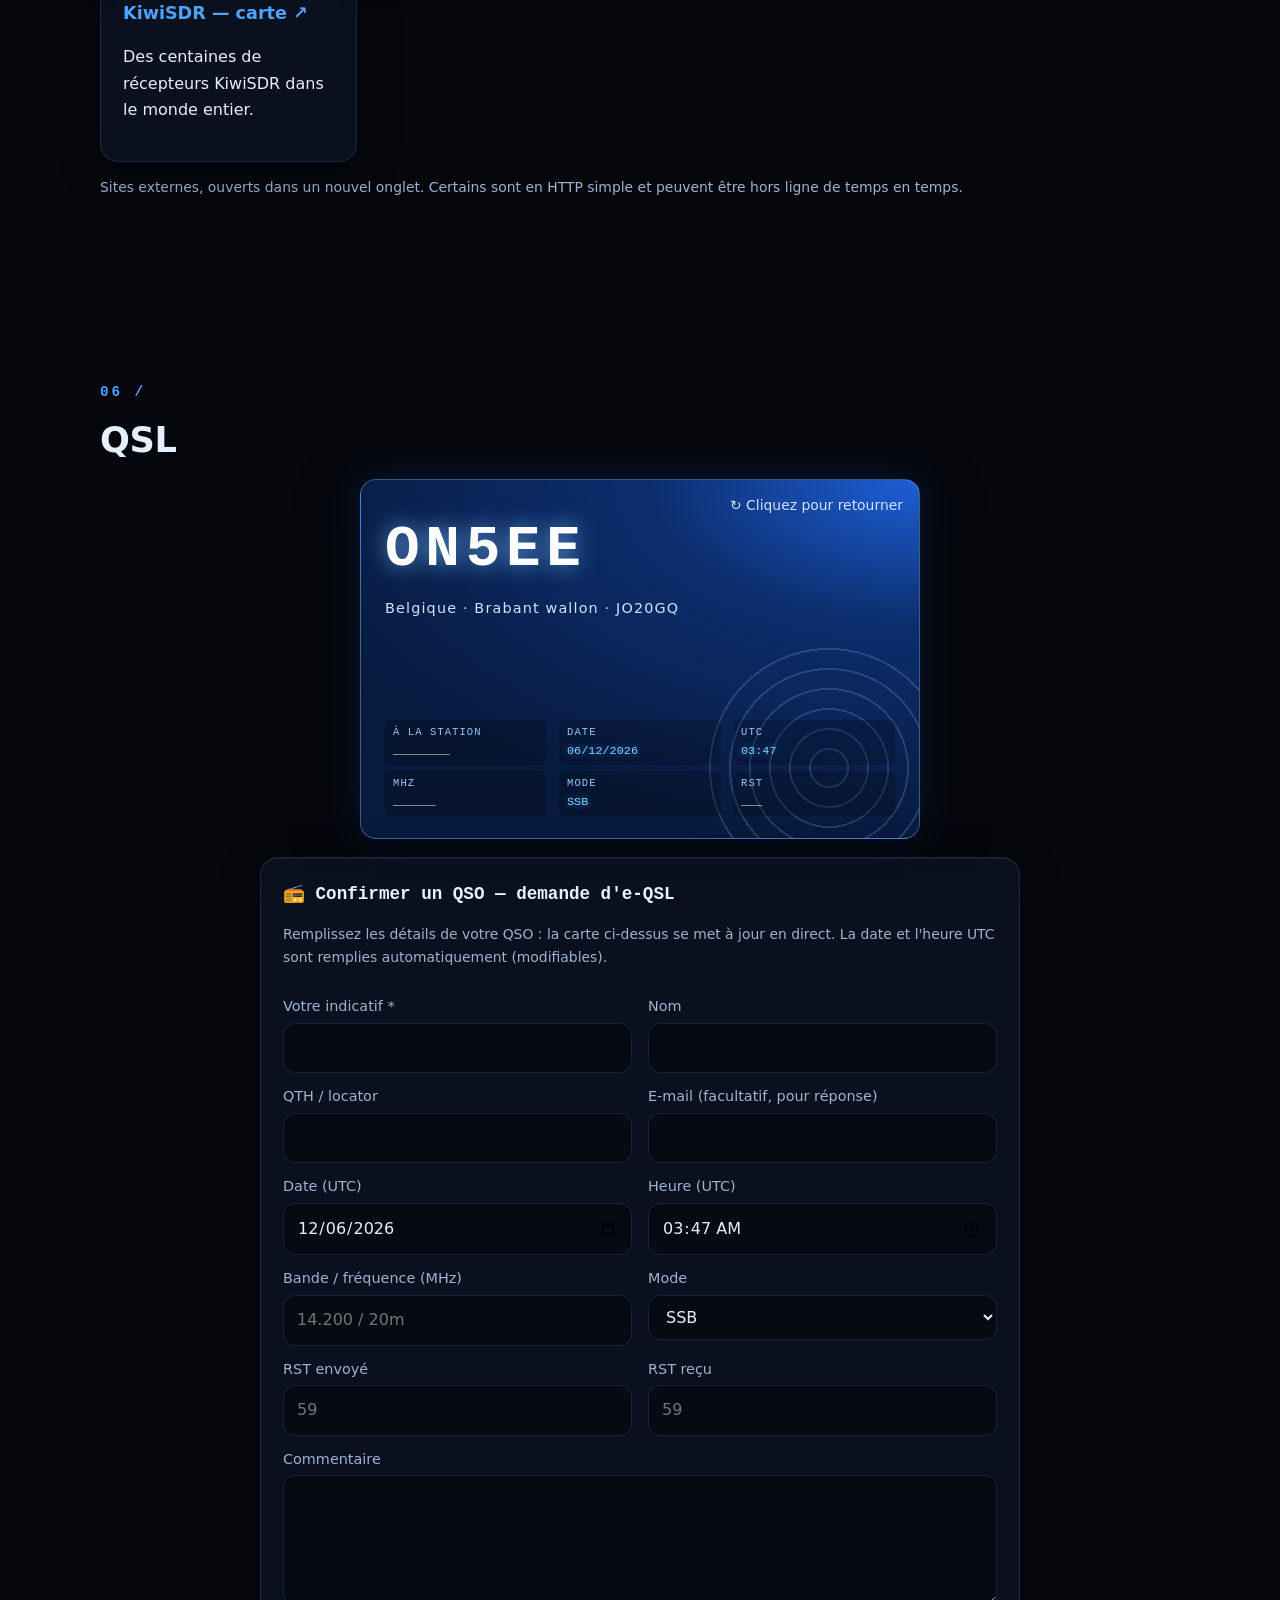
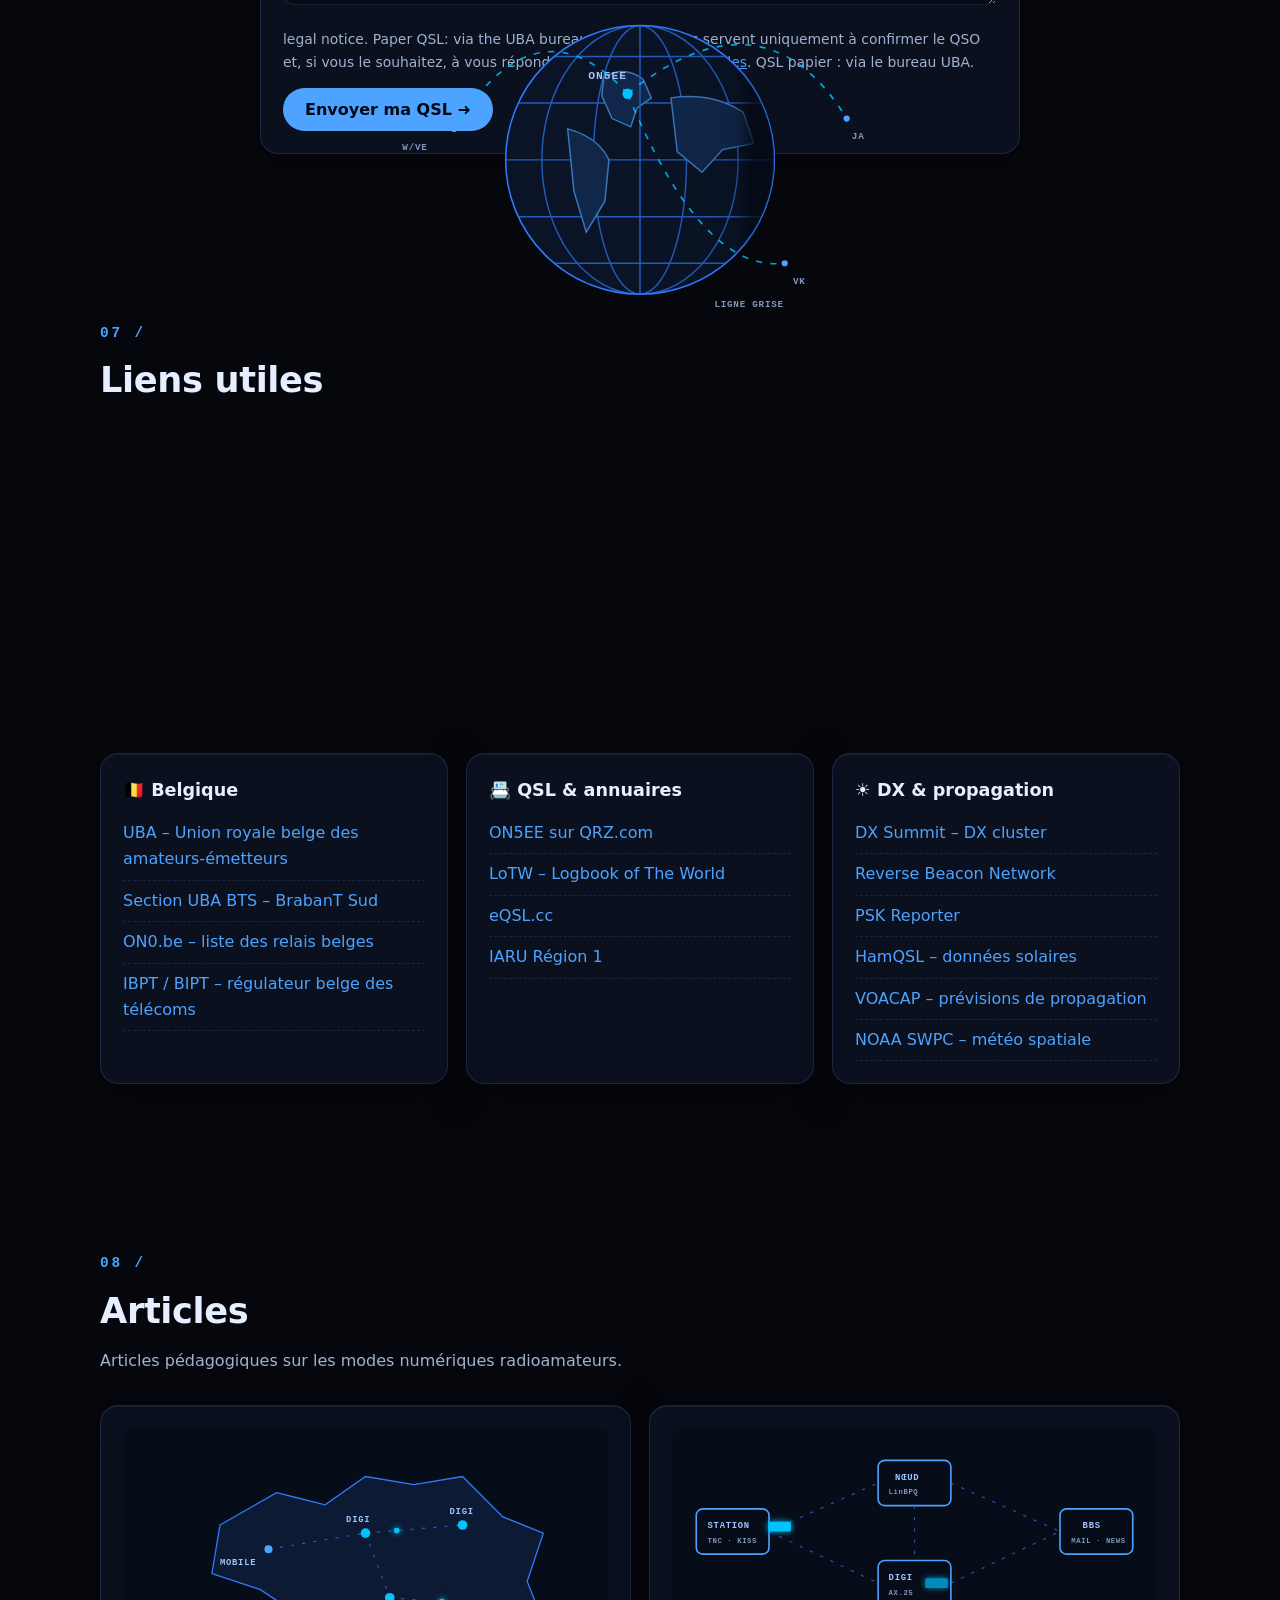
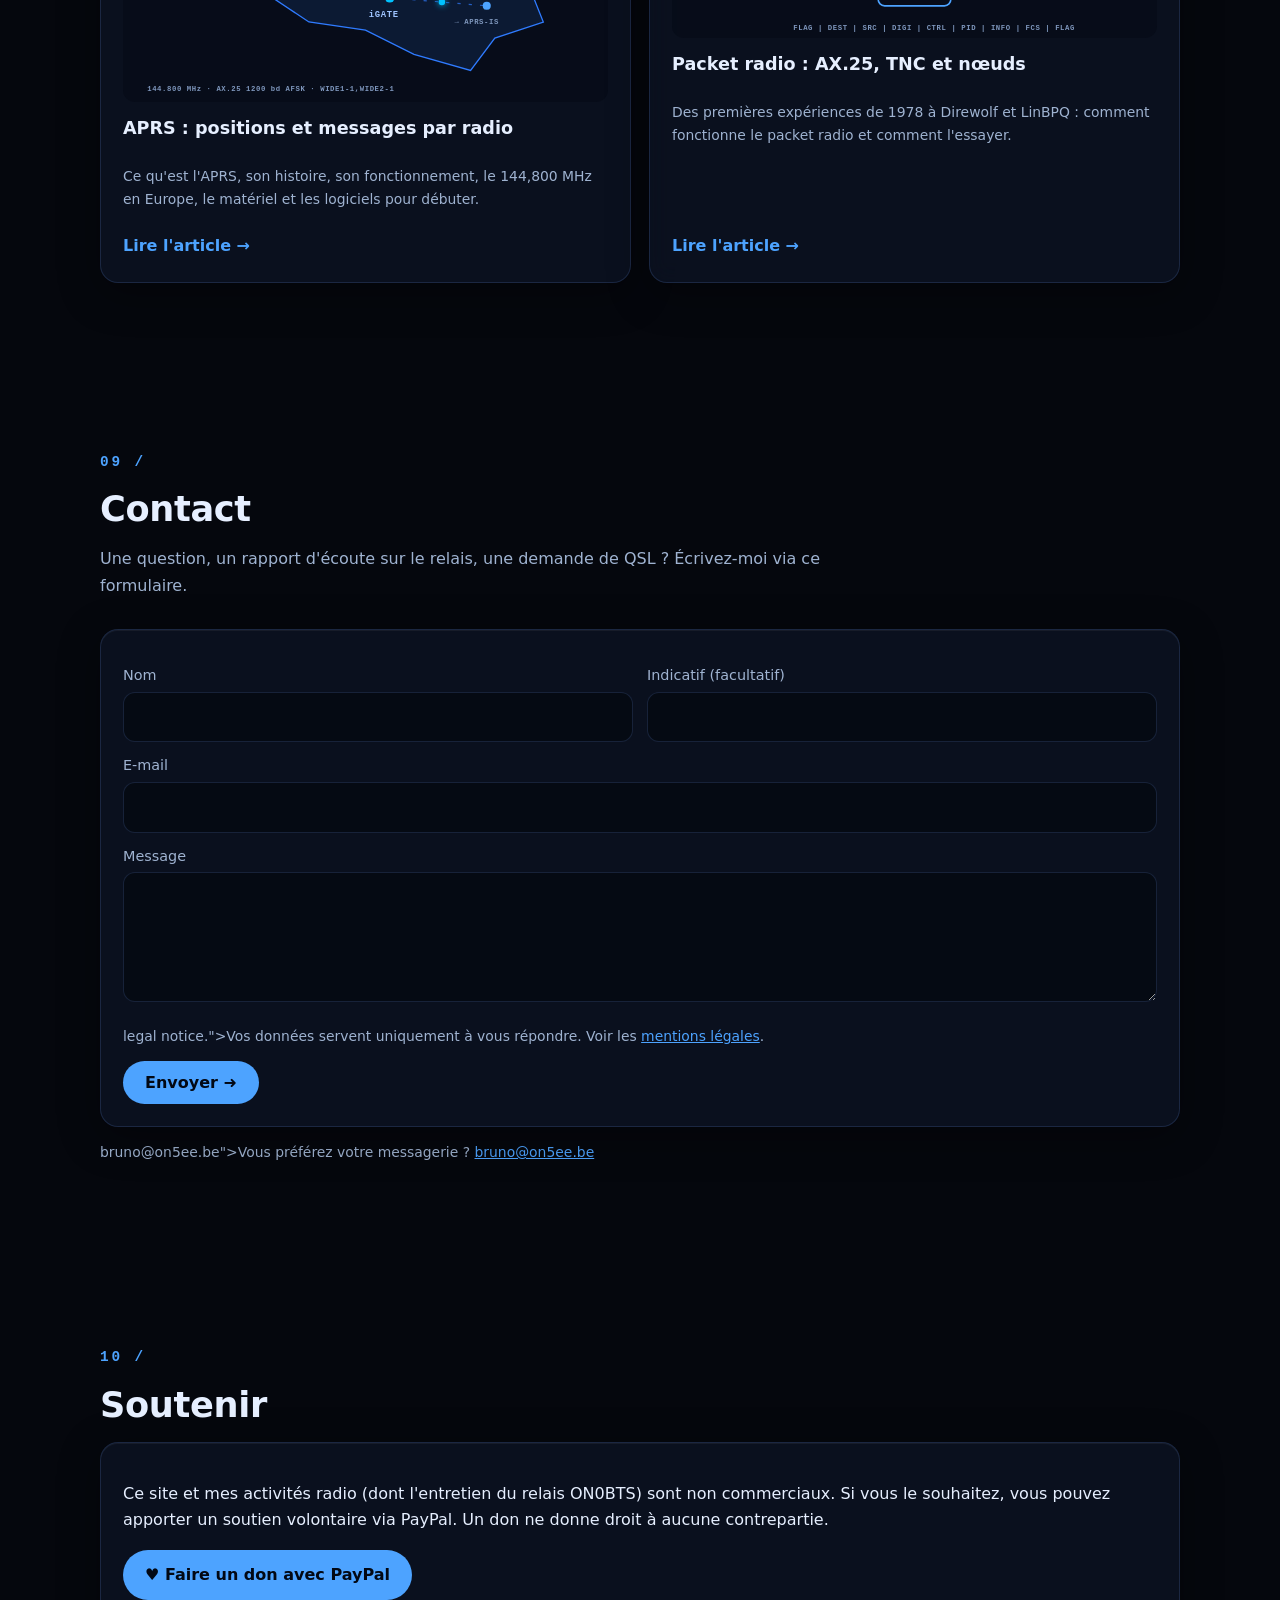
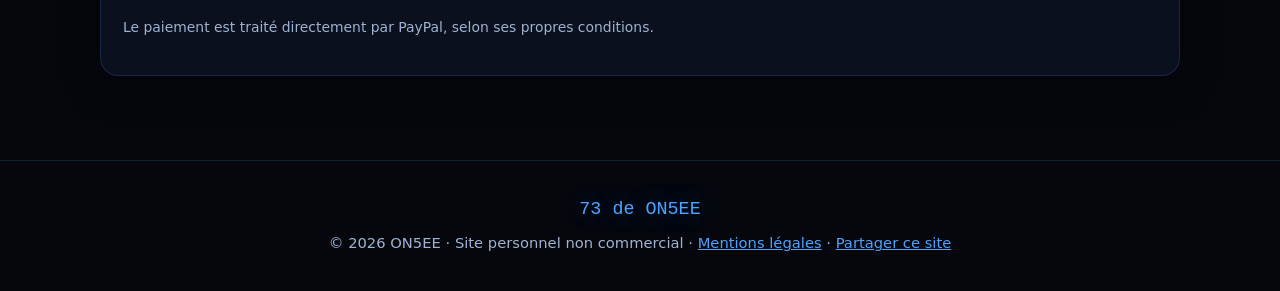
==== commit 6b605672: "Station: ajout micro Yaesu M-70" ====
--- a/index.html
+++ b/index.html
@@ -120,8 +120,9 @@
   </div>
   <div class="gear" id="gear">
     <div class="glass card reveal" data-t="hf vu num"><svg class="gico" viewBox="0 0 48 48" aria-hidden="true" focusable="false"><rect class="st" x="4" y="12" width="40" height="24" rx="3"/><rect x="9" y="17" width="16" height="8" rx="1" fill="#0a1a33" stroke="#4da3ff"/><circle class="st" cx="35" cy="24" r="6"/><circle class="k" cx="12" cy="31" r="1.6"/></svg><span class="role" data-en="HF/VHF/UHF · Main station">HF/VHF/UHF · Station principale</span><span class="name">Yaesu FTX-1 Optima</span><span class="small" data-en="SDR all-mode transceiver (SSB/CW/AM/FM/C4FM), 100 W on HF/50 MHz, 50 W on 144/430 MHz, built-in tuner">Transceiver SDR tous modes (SSB/CW/AM/FM/C4FM), 100 W en HF/50 MHz, 50 W en 144/430 MHz, boîte d'accord intégrée</span><div class="tags"><span class="tag">HF</span><span class="tag">50 MHz</span><span class="tag">VHF</span><span class="tag">UHF</span><span class="tag">C4FM</span></div></div>
+    <div class="glass card reveal" data-t="hf vu"><svg class="gico" viewBox="0 0 48 48" aria-hidden="true" focusable="false"><rect class="st" x="18" y="6" width="12" height="20" rx="6"/><path class="st" d="M24 26v10M14 42h20M16 36h16"/><circle class="k" cx="24" cy="14" r="1.8"/></svg><span class="role" data-en="Station · Microphone">Station · Micro</span><span class="name">Yaesu M-70</span><span class="small" data-en="Desktop microphone">Micro de table</span><div class="tags"><span class="tag">SSB</span><span class="tag">FM</span></div></div>
     <div class="glass card reveal" data-t="hf"><svg class="gico" viewBox="0 0 48 48" aria-hidden="true" focusable="false"><rect class="st" x="4" y="12" width="40" height="24" rx="3"/><rect x="9" y="17" width="16" height="8" rx="1" fill="#0a1a33" stroke="#4da3ff"/><circle class="st" cx="35" cy="24" r="6"/><circle class="k" cx="12" cy="31" r="1.6"/></svg><span class="role" data-en="HF · Base station">HF · Station fixe</span><span class="name">Yaesu FT-710</span><div class="tags"><span class="tag">HF</span></div></div>
-    <div class="glass card reveal" data-t="hf"><svg class="gico" viewBox="0 0 48 48" aria-hidden="true" focusable="false"><rect class="st" x="4" y="14" width="40" height="20" rx="3"/><path class="st" d="M10 28l4-8 4 8 4-8 4 8"/><circle class="k" cx="37" cy="24" r="2"/></svg><span class="role" data-en="HF · Tuner">HF · Accord</span><span class="name">MFJ-939</span><span class="small" data-en="Automatic antenna tuner (MFJ Plug &amp; Play IntelliTuner)">Boîte d'accord automatique (MFJ Plug & Play IntelliTuner)</span><div class="tags"><span class="tag">HF</span></div></div>
+    <div class="glass card reveal" data-t="hf"><svg class="gico" viewBox="0 0 48 48" aria-hidden="true" focusable="false"><rect class="st" x="4" y="14" width="40" height="20" rx="3"/><path class="st" d="M10 28l4-8 4 8 4-8 4 8"/><circle class="k" cx="37" cy="24" r="2"/></svg><span class="role" data-en="HF · Tuner">HF · Accord</span><span class="name">MFJ-939</span><span class="small" data-en="Automatic antenna tuner (MFJ Plug & Play IntelliTuner)">Boîte d'accord automatique (MFJ Plug & Play IntelliTuner)</span><div class="tags"><span class="tag">HF</span></div></div>
     <div class="glass card reveal" data-t="hf"><svg class="gico" viewBox="0 0 48 48" aria-hidden="true" focusable="false"><path class="st" d="M6 42V10M42 42V6M6 12Q24 22 42 8"/><circle class="k" cx="24" cy="16" r="2"/></svg><span class="role" data-en="HF · Antenna">HF · Antenne</span><span class="name">End-fed 20 m</span><span class="small" data-en="Home-made">Fait maison</span><div class="tags"><span class="tag">HF</span></div></div>
     <div class="glass card reveal" data-t="hf vu portable"><svg class="gico" viewBox="0 0 48 48" aria-hidden="true" focusable="false"><rect class="st" x="6" y="16" width="36" height="20" rx="4"/><path class="st" d="M14 16V6"/><rect x="10" y="20" width="14" height="6" fill="#0a1a33" stroke="#4da3ff"/><circle class="k" cx="34" cy="26" r="2"/></svg><span class="role">Portable / QRP</span><span class="name">Yaesu FT-818</span><span class="small" data-en="All-mode HF/VHF/UHF">Tous modes HF/VHF/UHF</span><div class="tags"><span class="tag">HF</span><span class="tag">VHF</span><span class="tag">UHF</span><span class="tag">QRP</span></div></div>
     <div class="glass card reveal" data-t="vu mobile"><svg class="gico" viewBox="0 0 48 48" aria-hidden="true" focusable="false"><rect class="st" x="4" y="16" width="40" height="18" rx="3"/><rect x="8" y="20" width="20" height="7" fill="#0a1a33" stroke="#4da3ff"/><circle class="st" cx="36" cy="25" r="4"/><circle class="k" cx="10" cy="31" r="1.4"/></svg><span class="role">Mobile</span><span class="name">Yaesu FTM-300D</span><span class="small" data-en="Dual-band VHF/UHF">Bibande VHF/UHF</span><div class="tags"><span class="tag">VHF</span><span class="tag">UHF</span></div></div>
@@ -305,7 +306,7 @@
       <li><a href="https://on0.be/" target="_blank" rel="noopener" data-en="ON0.be – Belgian repeater list">ON0.be – liste des relais belges</a></li>
       <li><a href="https://www.ibpt.be/" target="_blank" rel="noopener" data-en="BIPT / IBPT – Belgian telecom regulator">IBPT / BIPT – régulateur belge des télécoms</a></li>
     </ul></div>
-    <div class="glass card reveal"><h3 data-en="📇 QSL &amp; directories">📇 QSL & annuaires</h3><ul class="links">
+    <div class="glass card reveal"><h3 data-en="📇 QSL & directories">📇 QSL & annuaires</h3><ul class="links">
       <li><a href="https://www.qrz.com/db/ON5EE" target="_blank" rel="noopener" data-en="ON5EE on QRZ.com">ON5EE sur QRZ.com</a></li>
       <li><a href="https://lotw.arrl.org/" target="_blank" rel="noopener">LoTW – Logbook of The World</a></li>
       <li><a href="https://www.eqsl.cc/" target="_blank" rel="noopener">eQSL.cc</a></li>
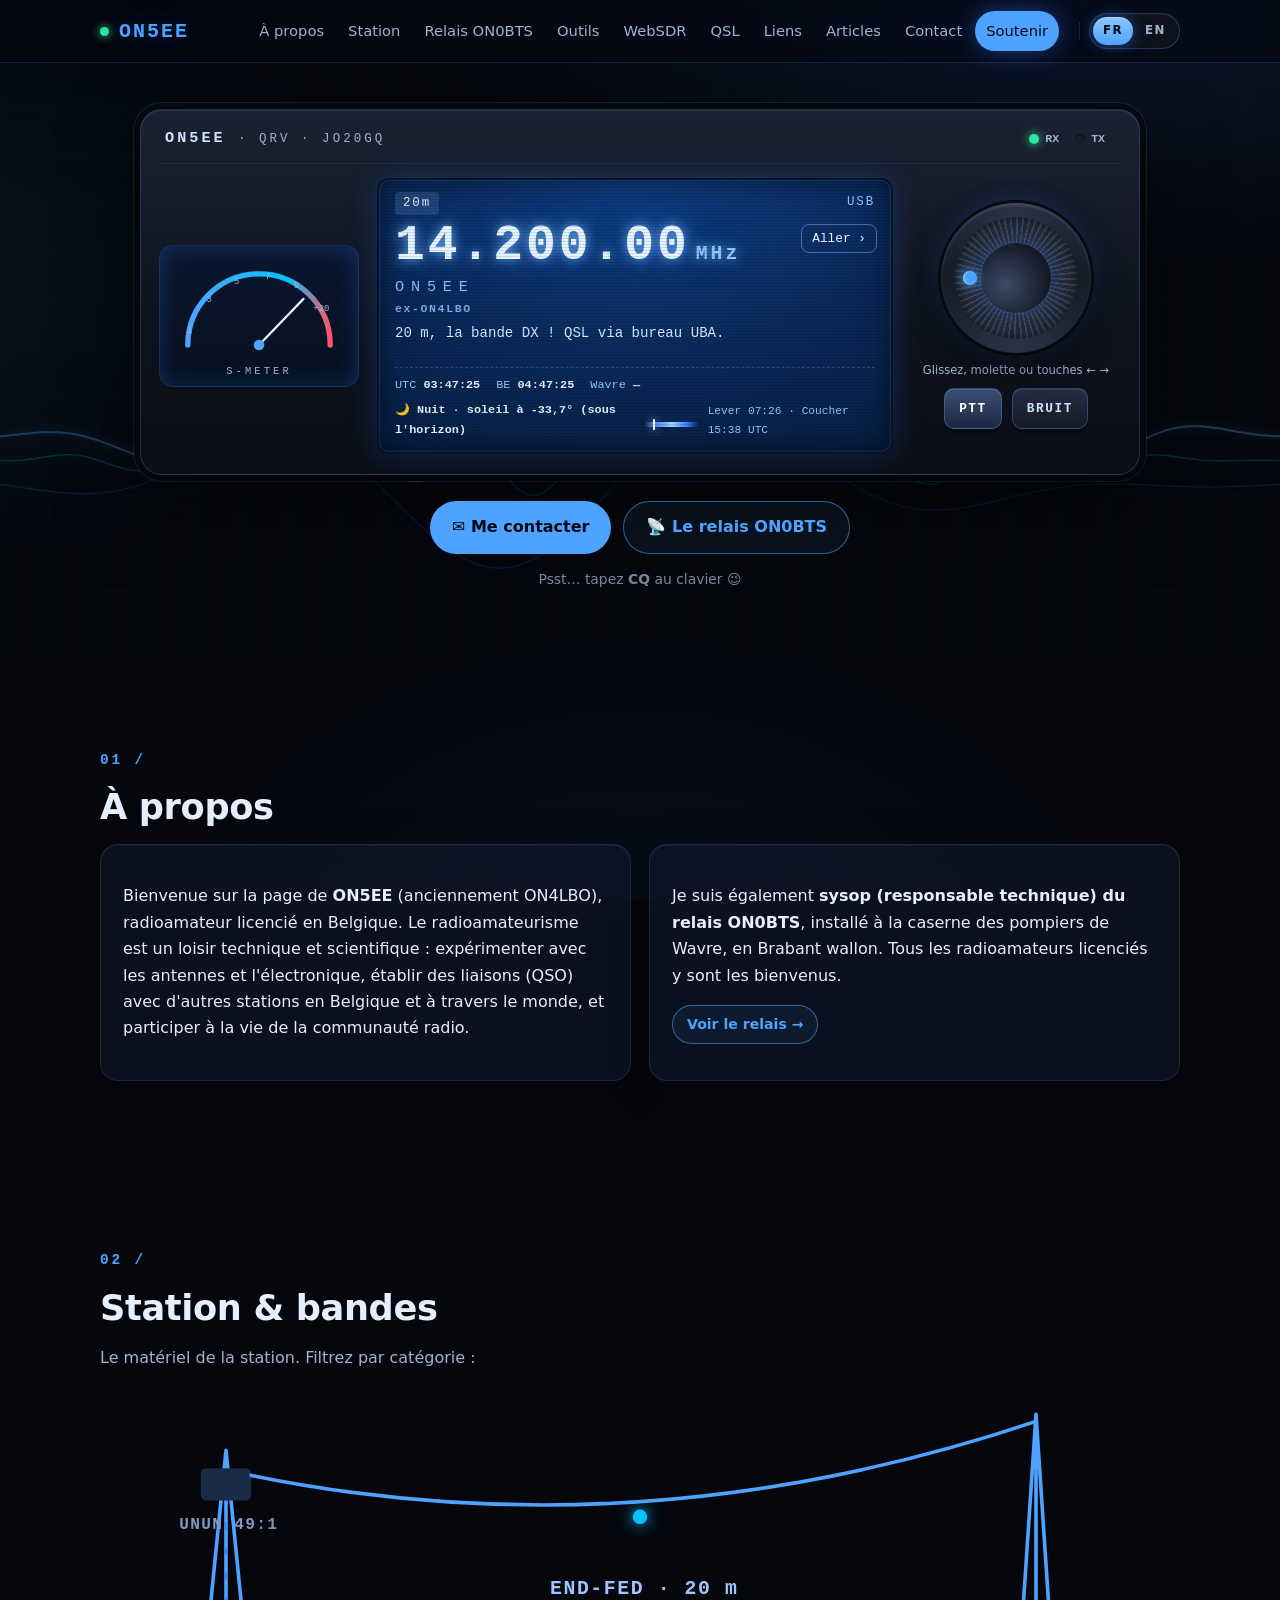
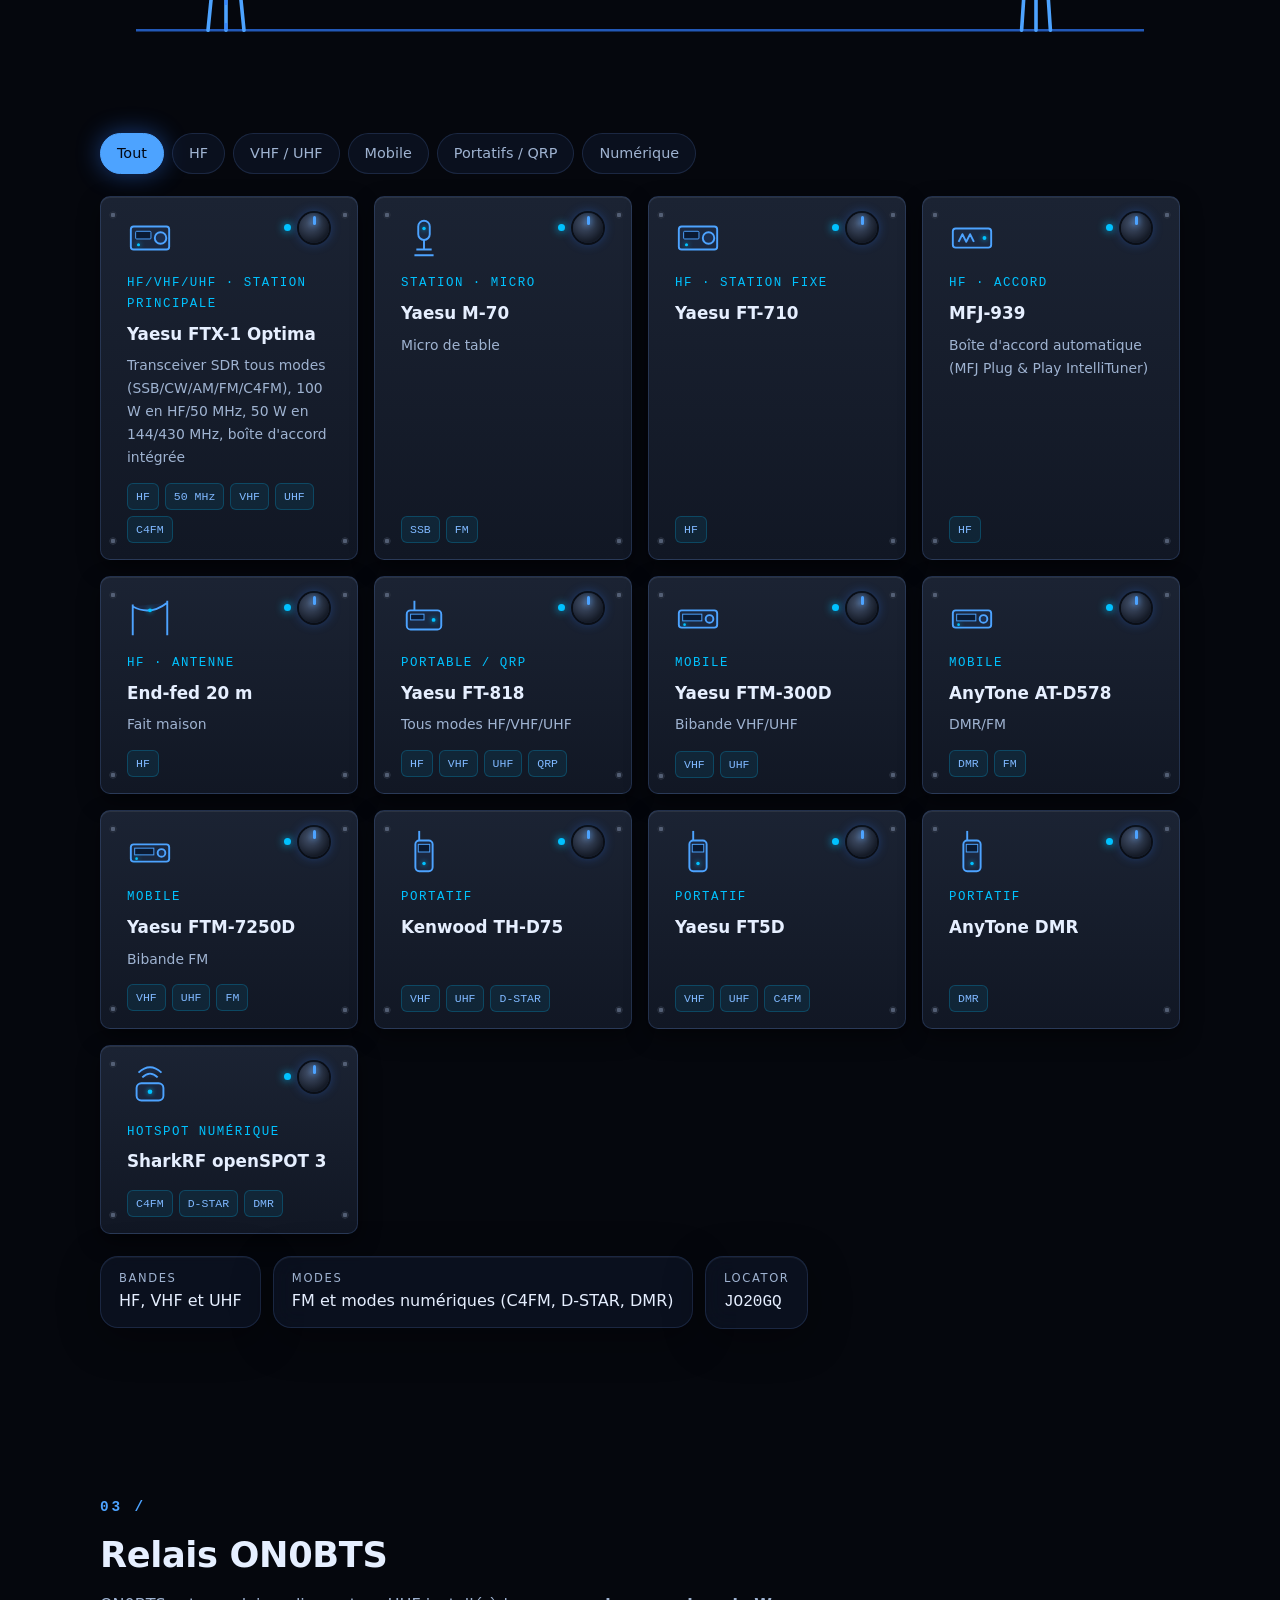
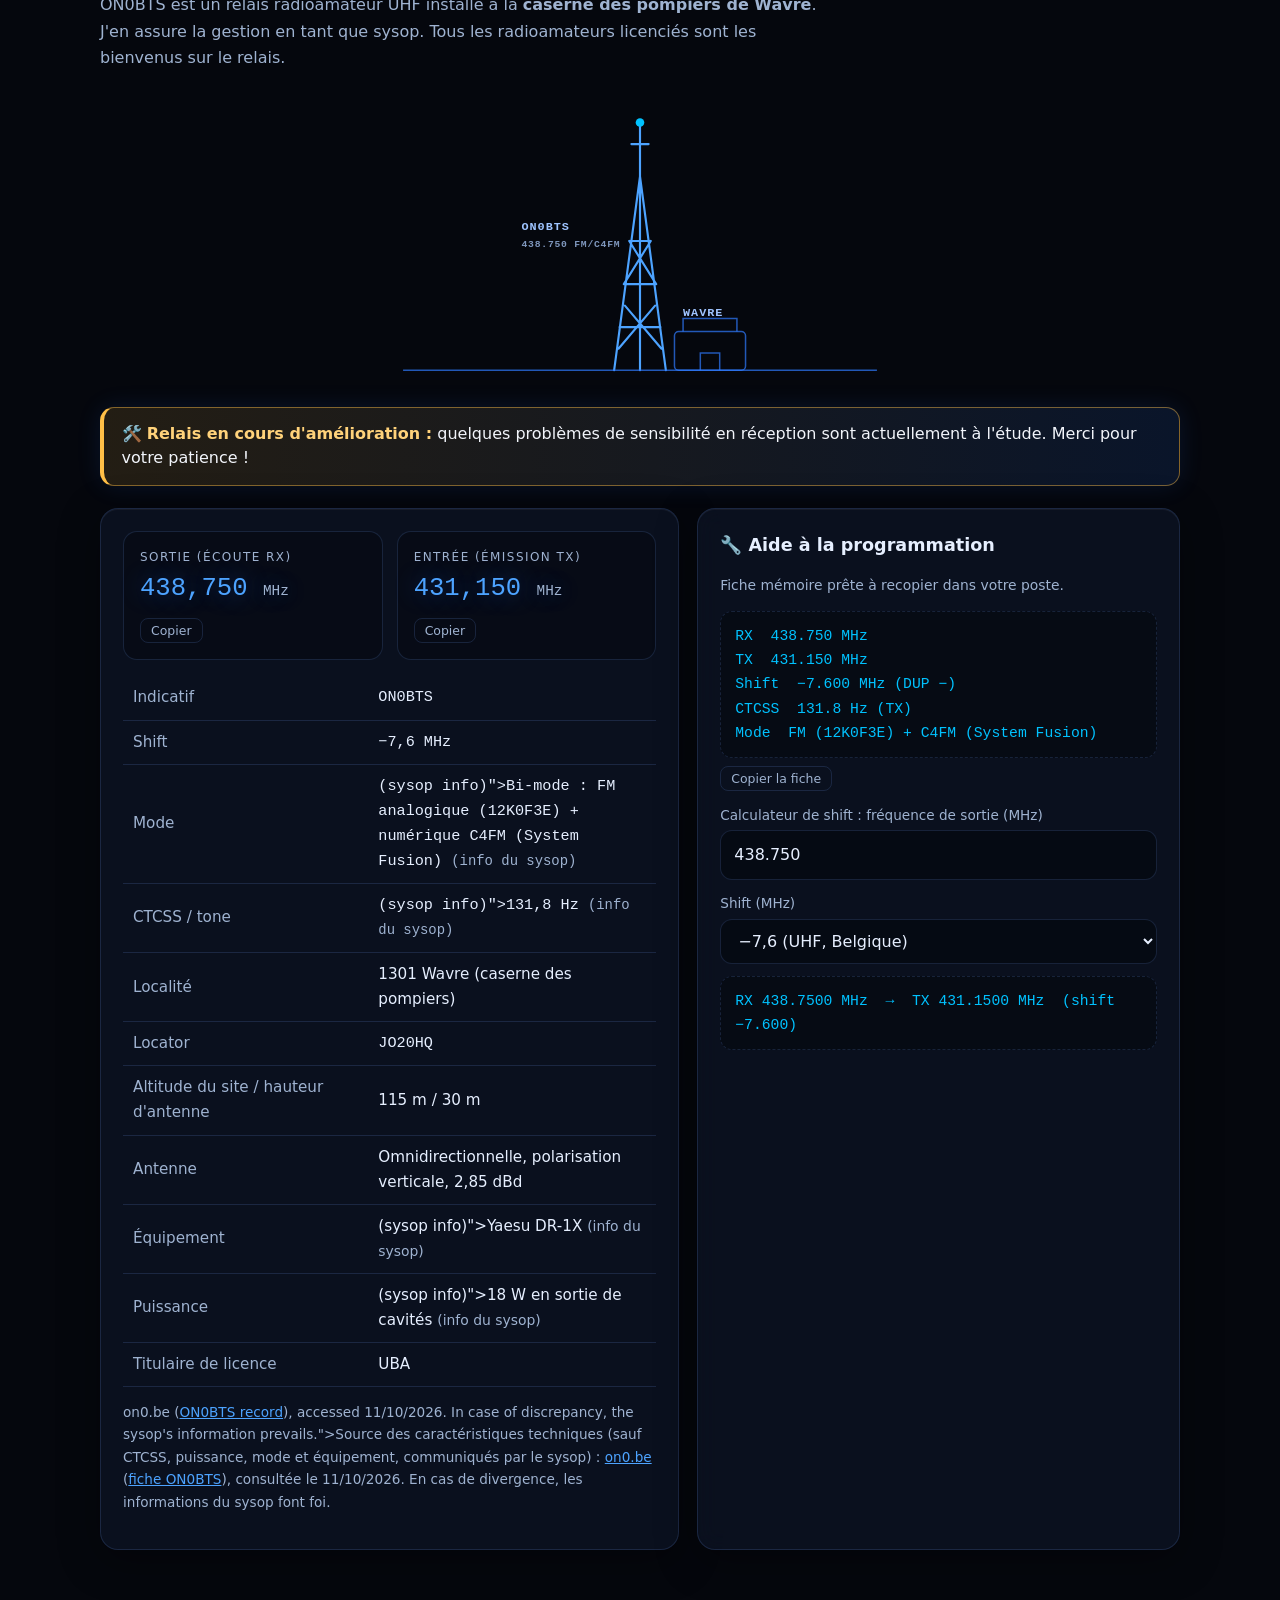
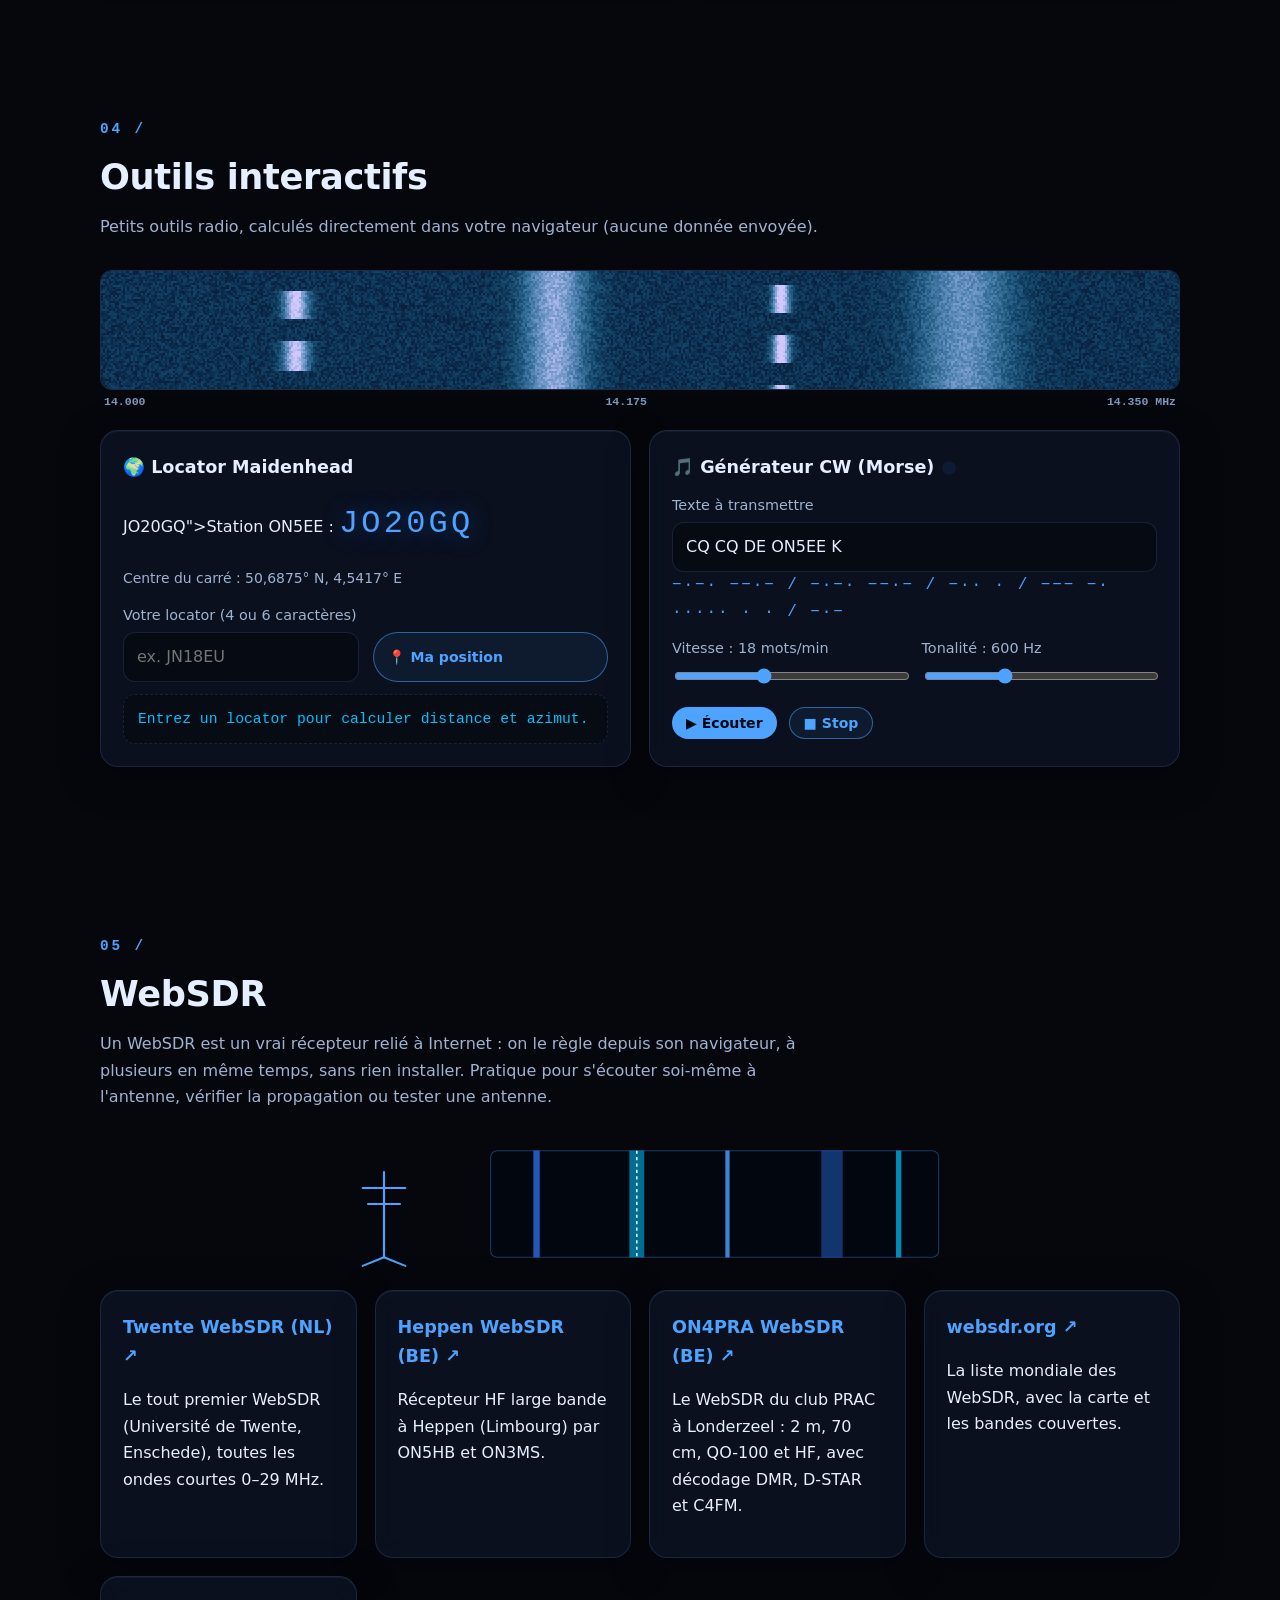
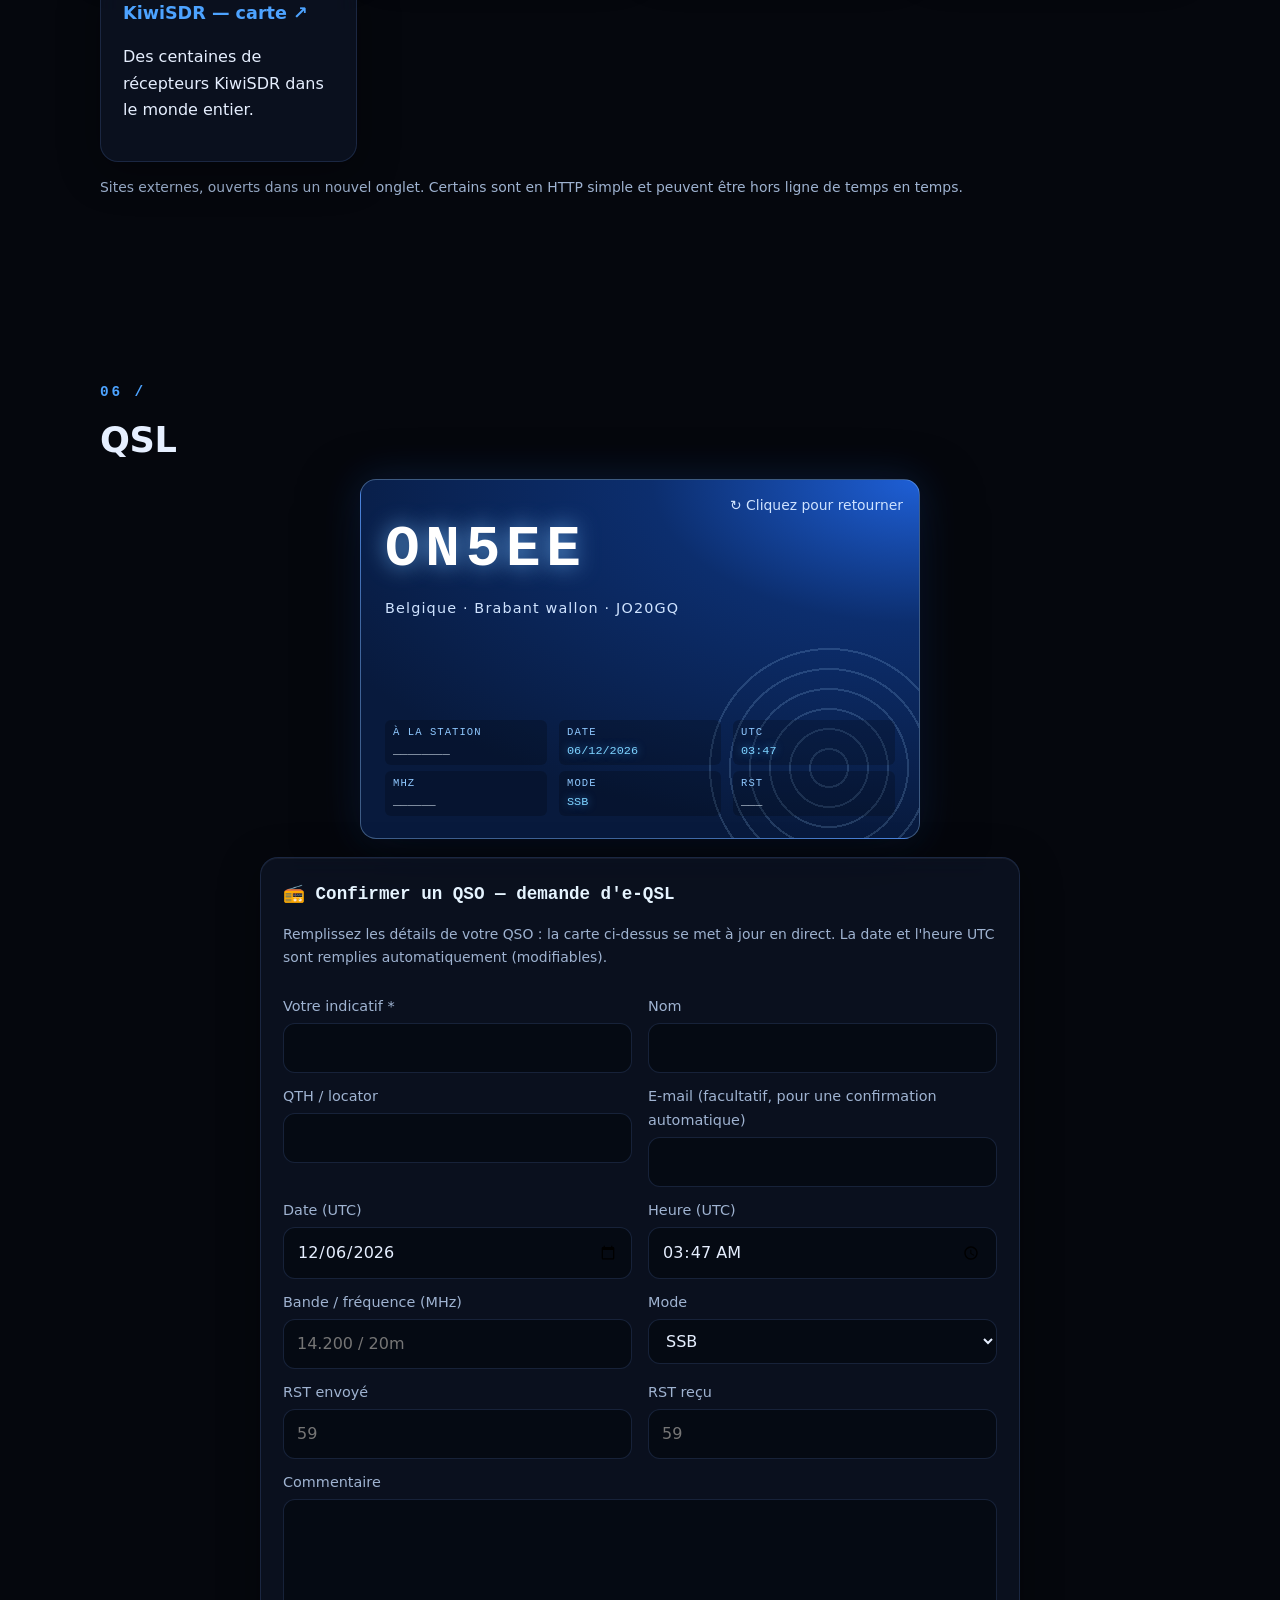
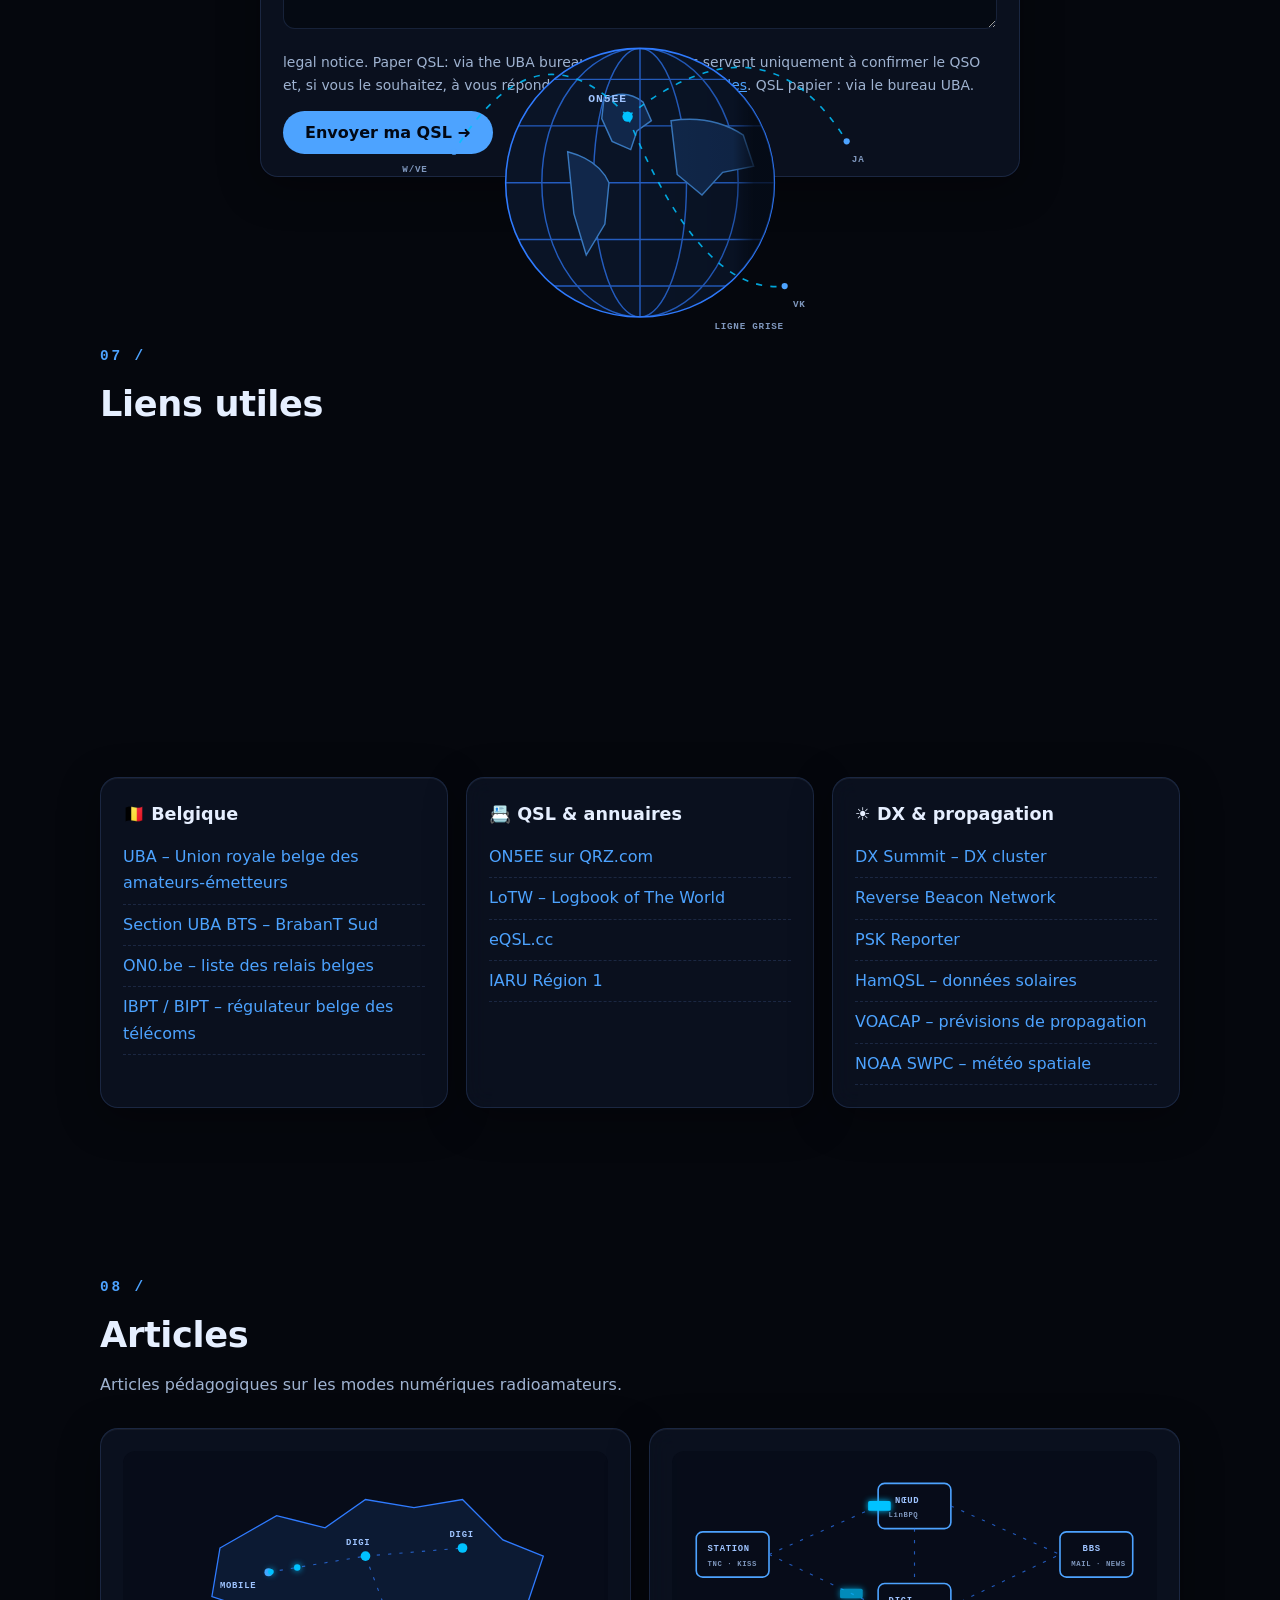
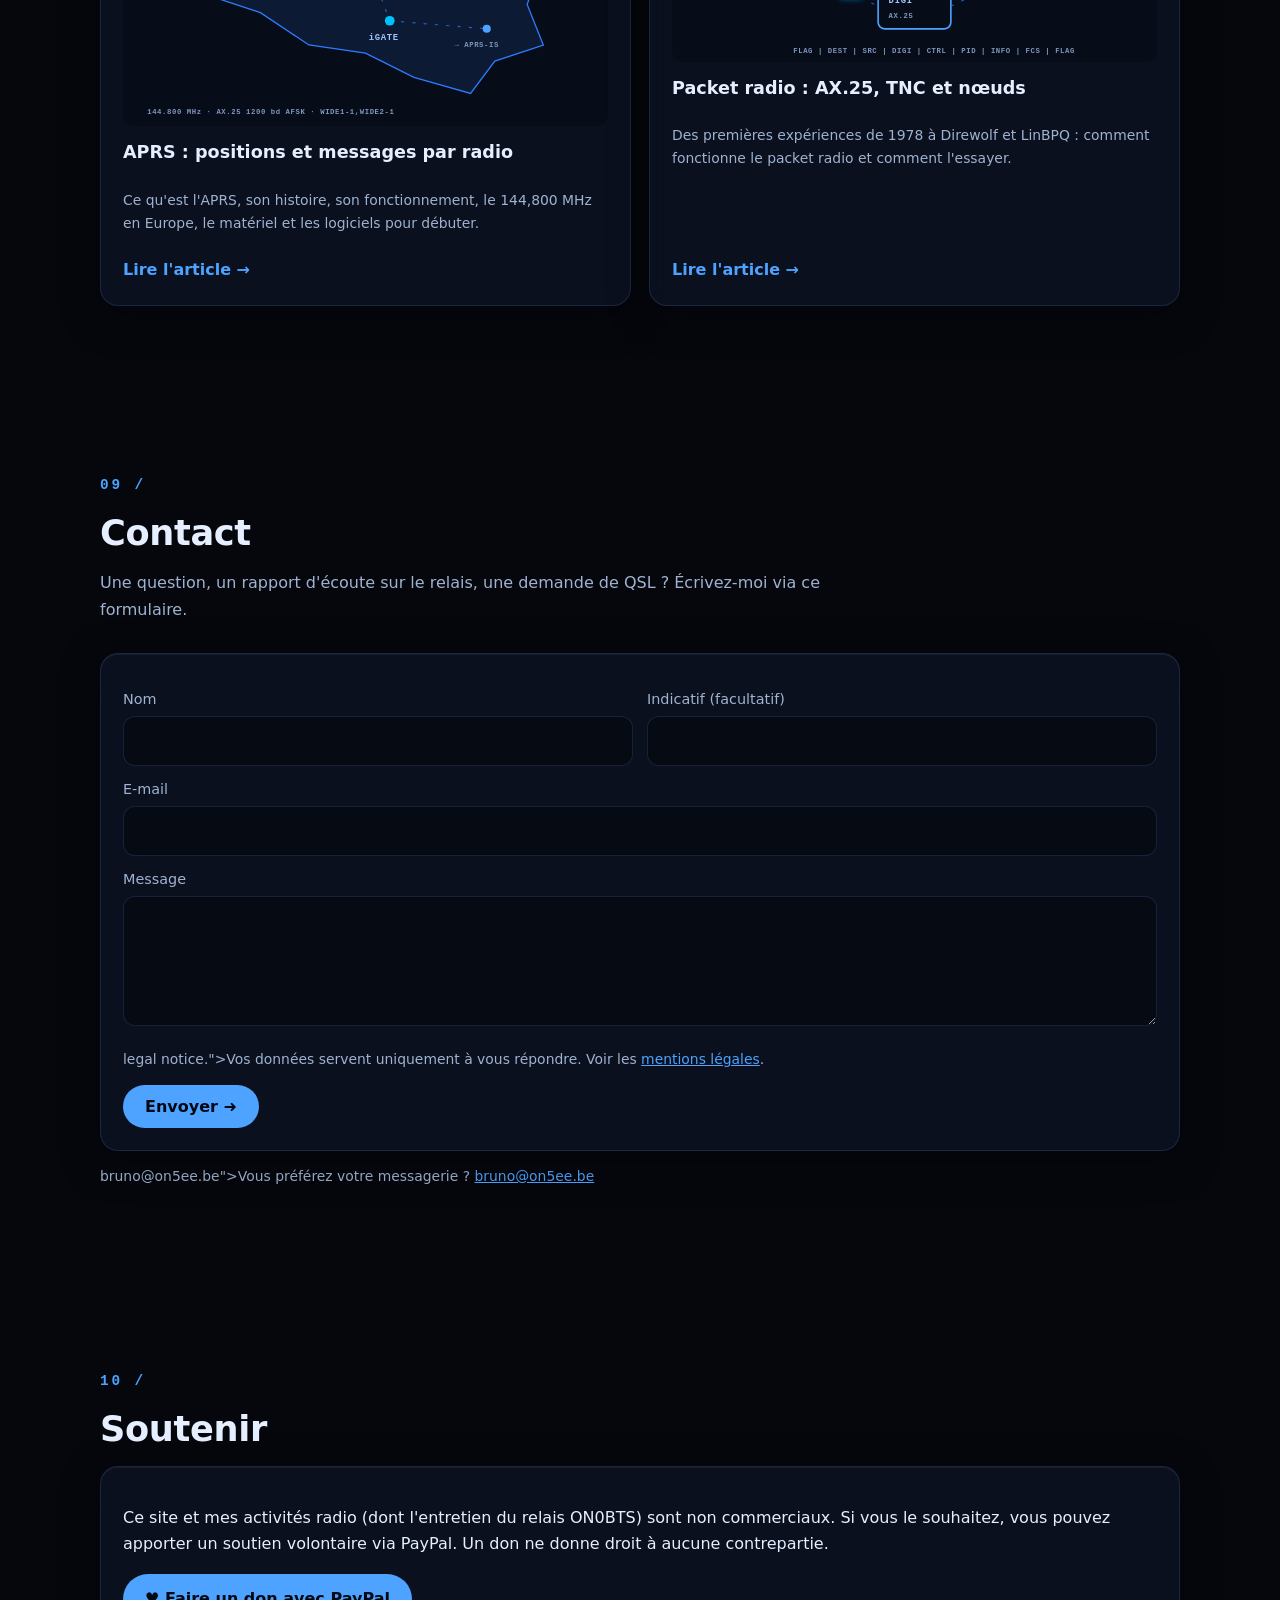
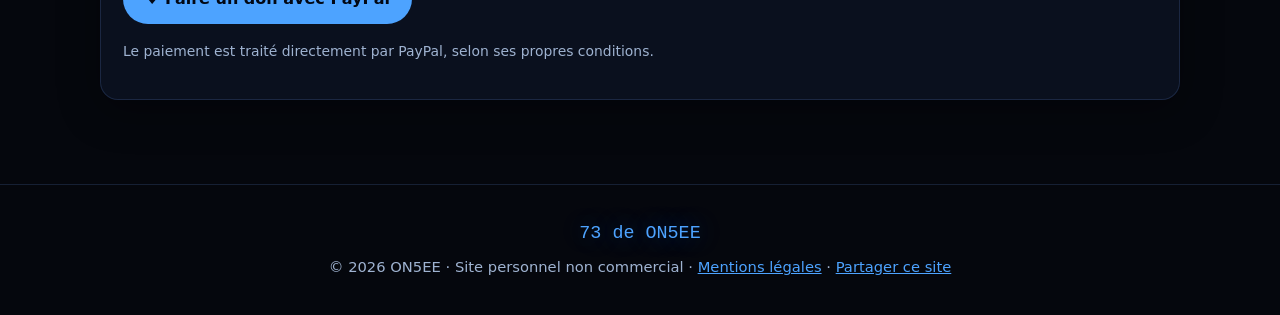
==== commit 4e8bad5f: "QSL: réponse automatique FormSubmit" ====
--- a/index.html
+++ b/index.html
@@ -266,12 +266,13 @@
     <input type="hidden" name="_template" value="table">
     <input type="hidden" name="_next" value="https://on5ee.be/merci.html">
     <input type="hidden" name="type" value="QSL">
+    <input type="hidden" name="_autoresponse" value="Merci pour votre demande de QSL ! Elle est bien reçue et je confirmerai notre QSO dès que possible. QSL papier via le bureau UBA. / Thank you for your QSL request! It has been received and I will confirm our QSO as soon as possible. Paper QSL via the UBA bureau. 73 de Bruno ON5EE - https://on5ee.be">
     <input type="text" name="_honey" class="hp" tabindex="-1" autocomplete="off" aria-hidden="true">
     <div class="qrow">
       <div><label for="q-call" data-en="Your callsign *">Votre indicatif *</label><input id="q-call" name="indicatif" required maxlength="15" pattern="[A-Za-z0-9/]{3,15}" autocapitalize="characters" spellcheck="false"></div>
       <div><label for="q-name" data-en="Name">Nom</label><input id="q-name" name="nom" maxlength="60" autocomplete="name"></div>
       <div><label for="q-qth" data-en="QTH / locator">QTH / locator</label><input id="q-qth" name="qth_locator" maxlength="60"></div>
-      <div><label for="q-email" data-en="E-mail (optional, for a reply)">E-mail (facultatif, pour réponse)</label><input id="q-email" type="email" name="email" autocomplete="email"></div>
+      <div><label for="q-email" data-en="E-mail (optional, for an automatic confirmation)">E-mail (facultatif, pour une confirmation automatique)</label><input id="q-email" type="email" name="email" autocomplete="email"></div>
       <div><label for="q-date" data-en="Date (UTC)">Date (UTC)</label><input id="q-date" type="date" name="date_utc" required></div>
       <div><label for="q-utc" data-en="Time (UTC)">Heure (UTC)</label><input id="q-utc" type="time" name="heure_utc" required></div>
       <div><label for="q-freq" data-en="Band / frequency (MHz)">Bande / fréquence (MHz)</label><input id="q-freq" name="bande_frequence" maxlength="20" placeholder="14.200 / 20m"></div>
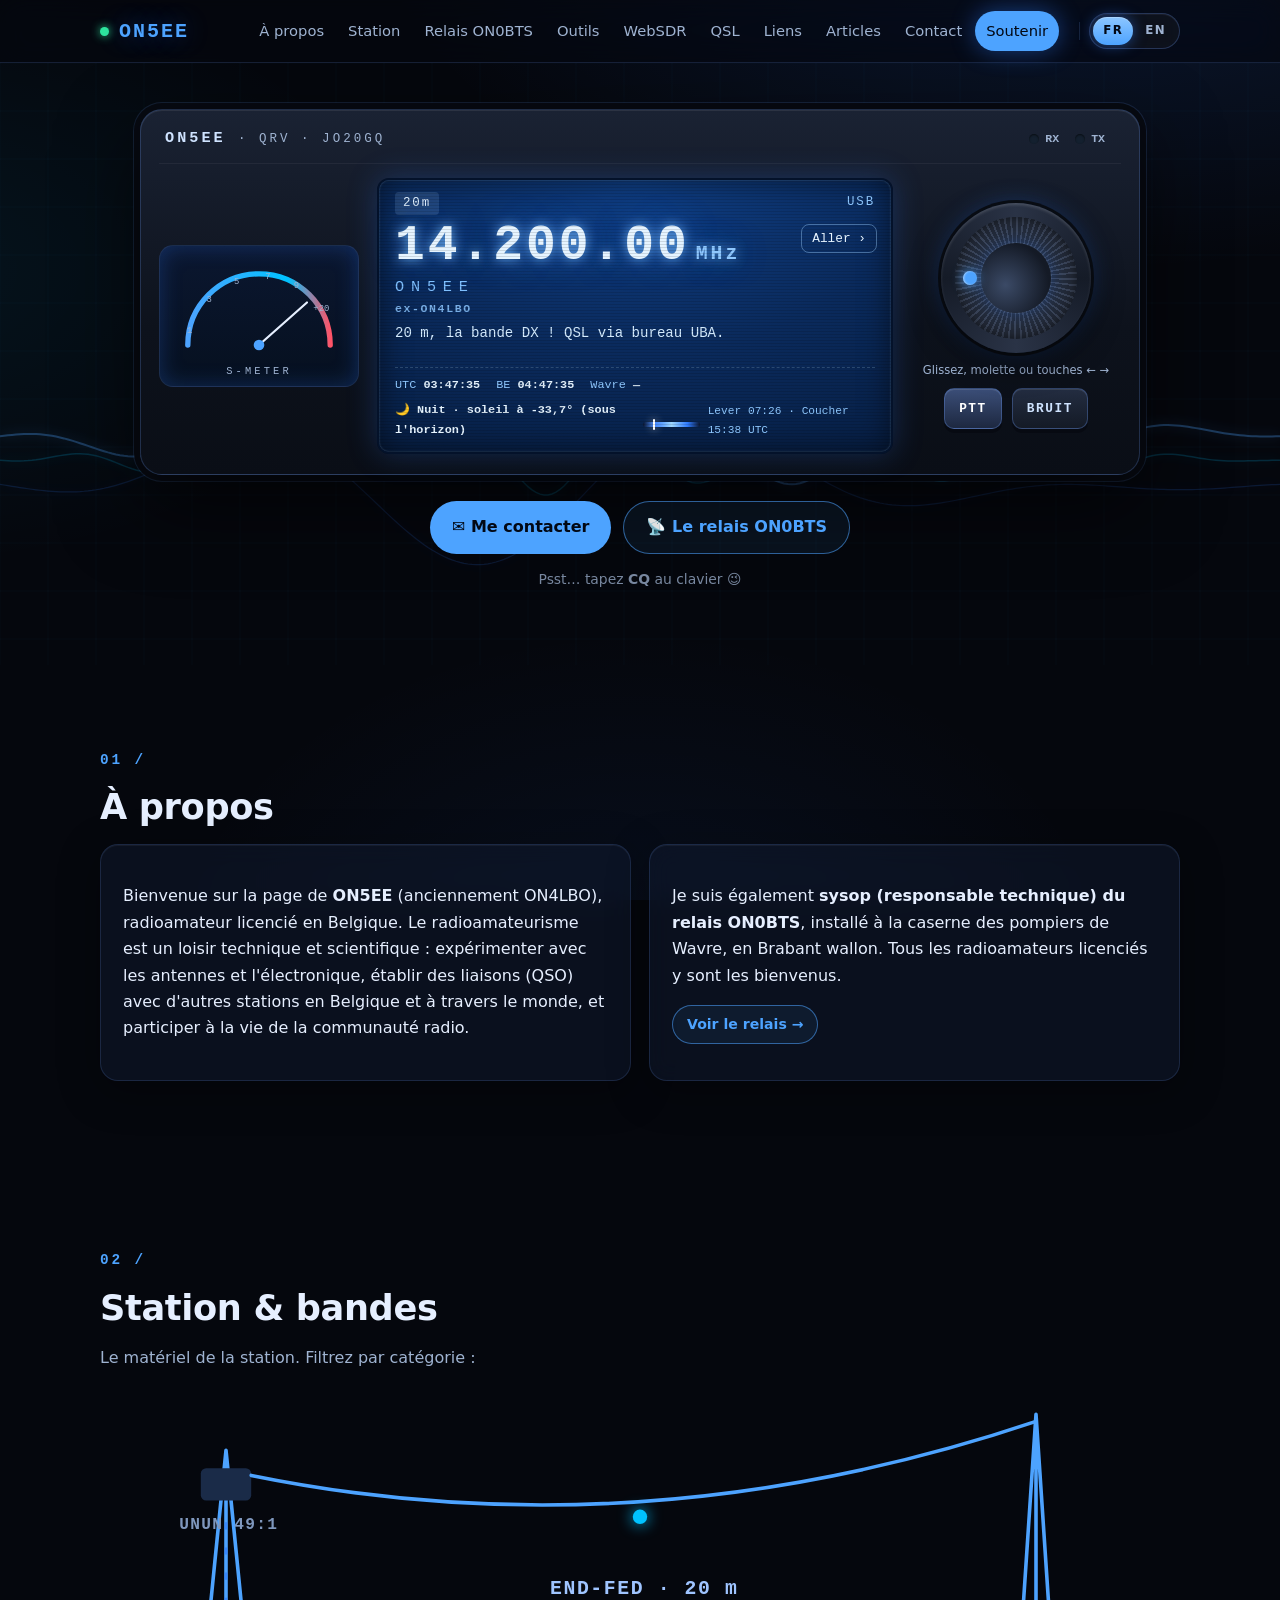
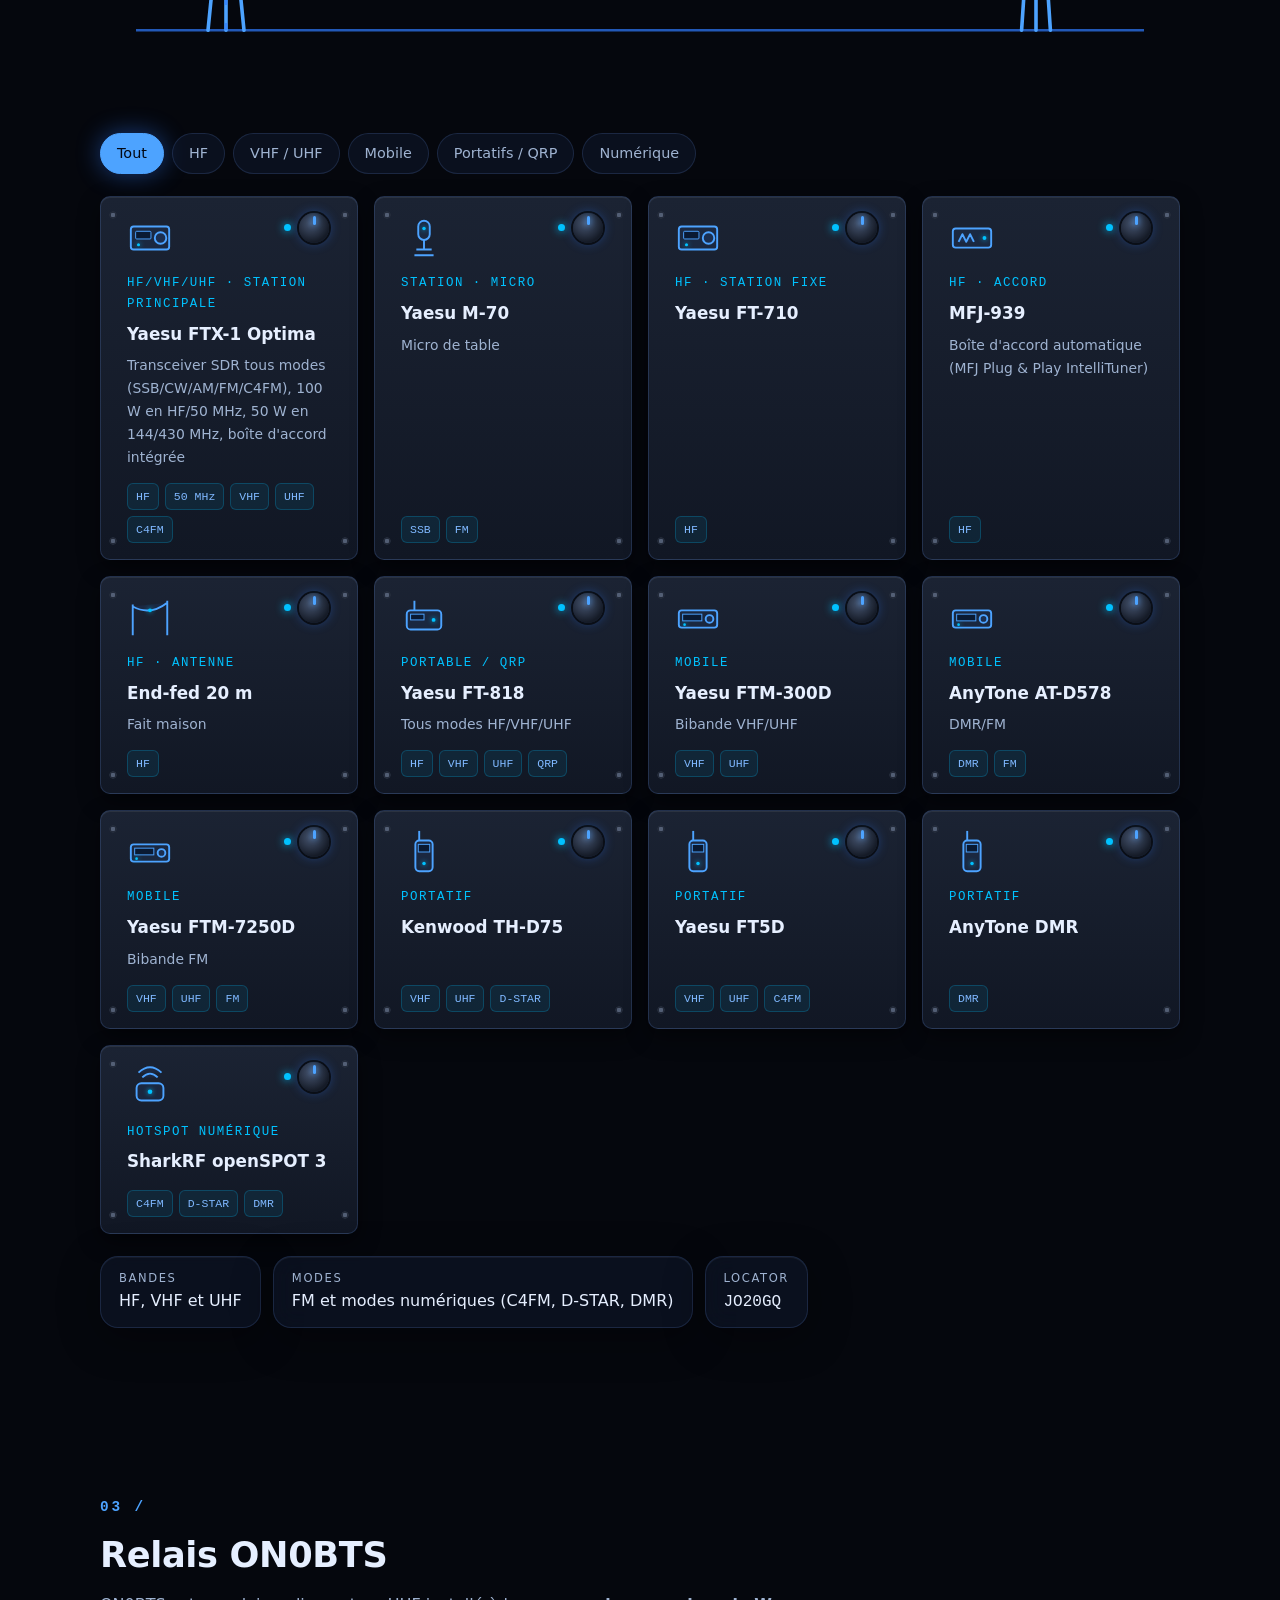
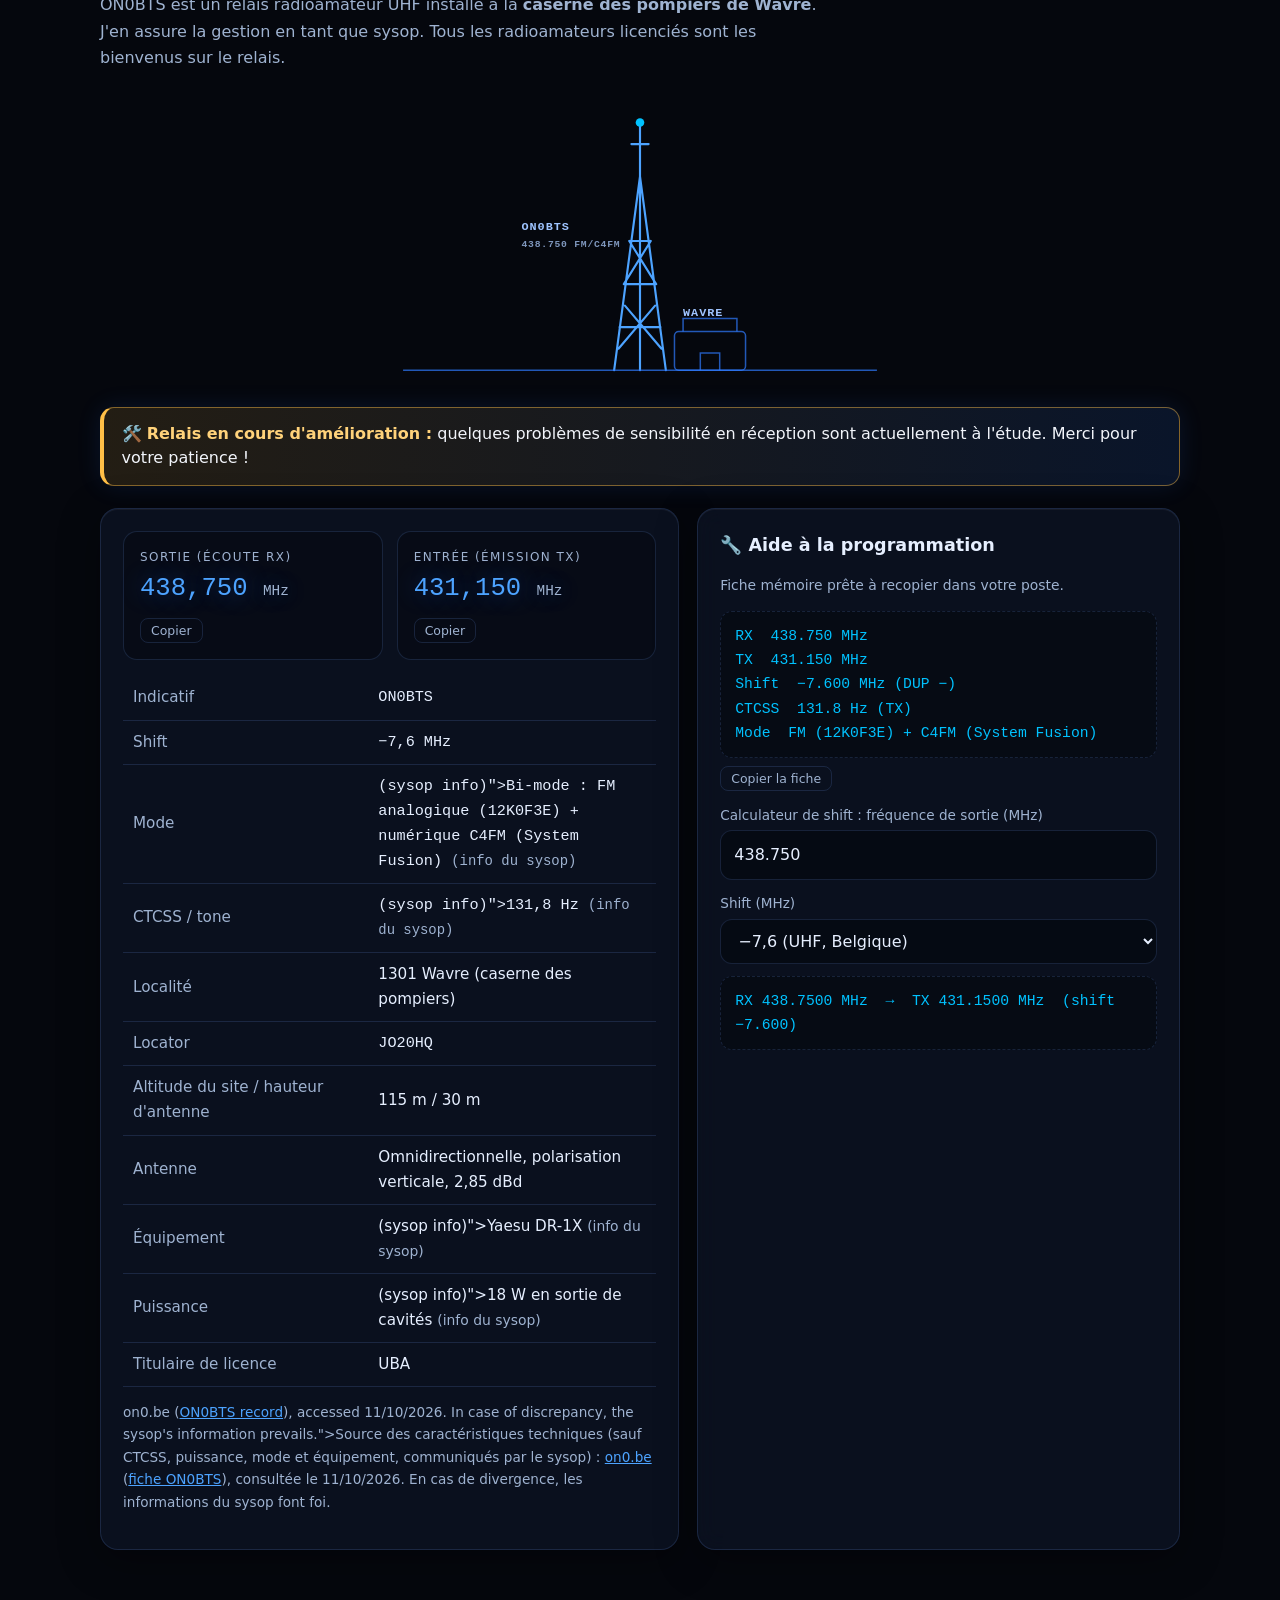
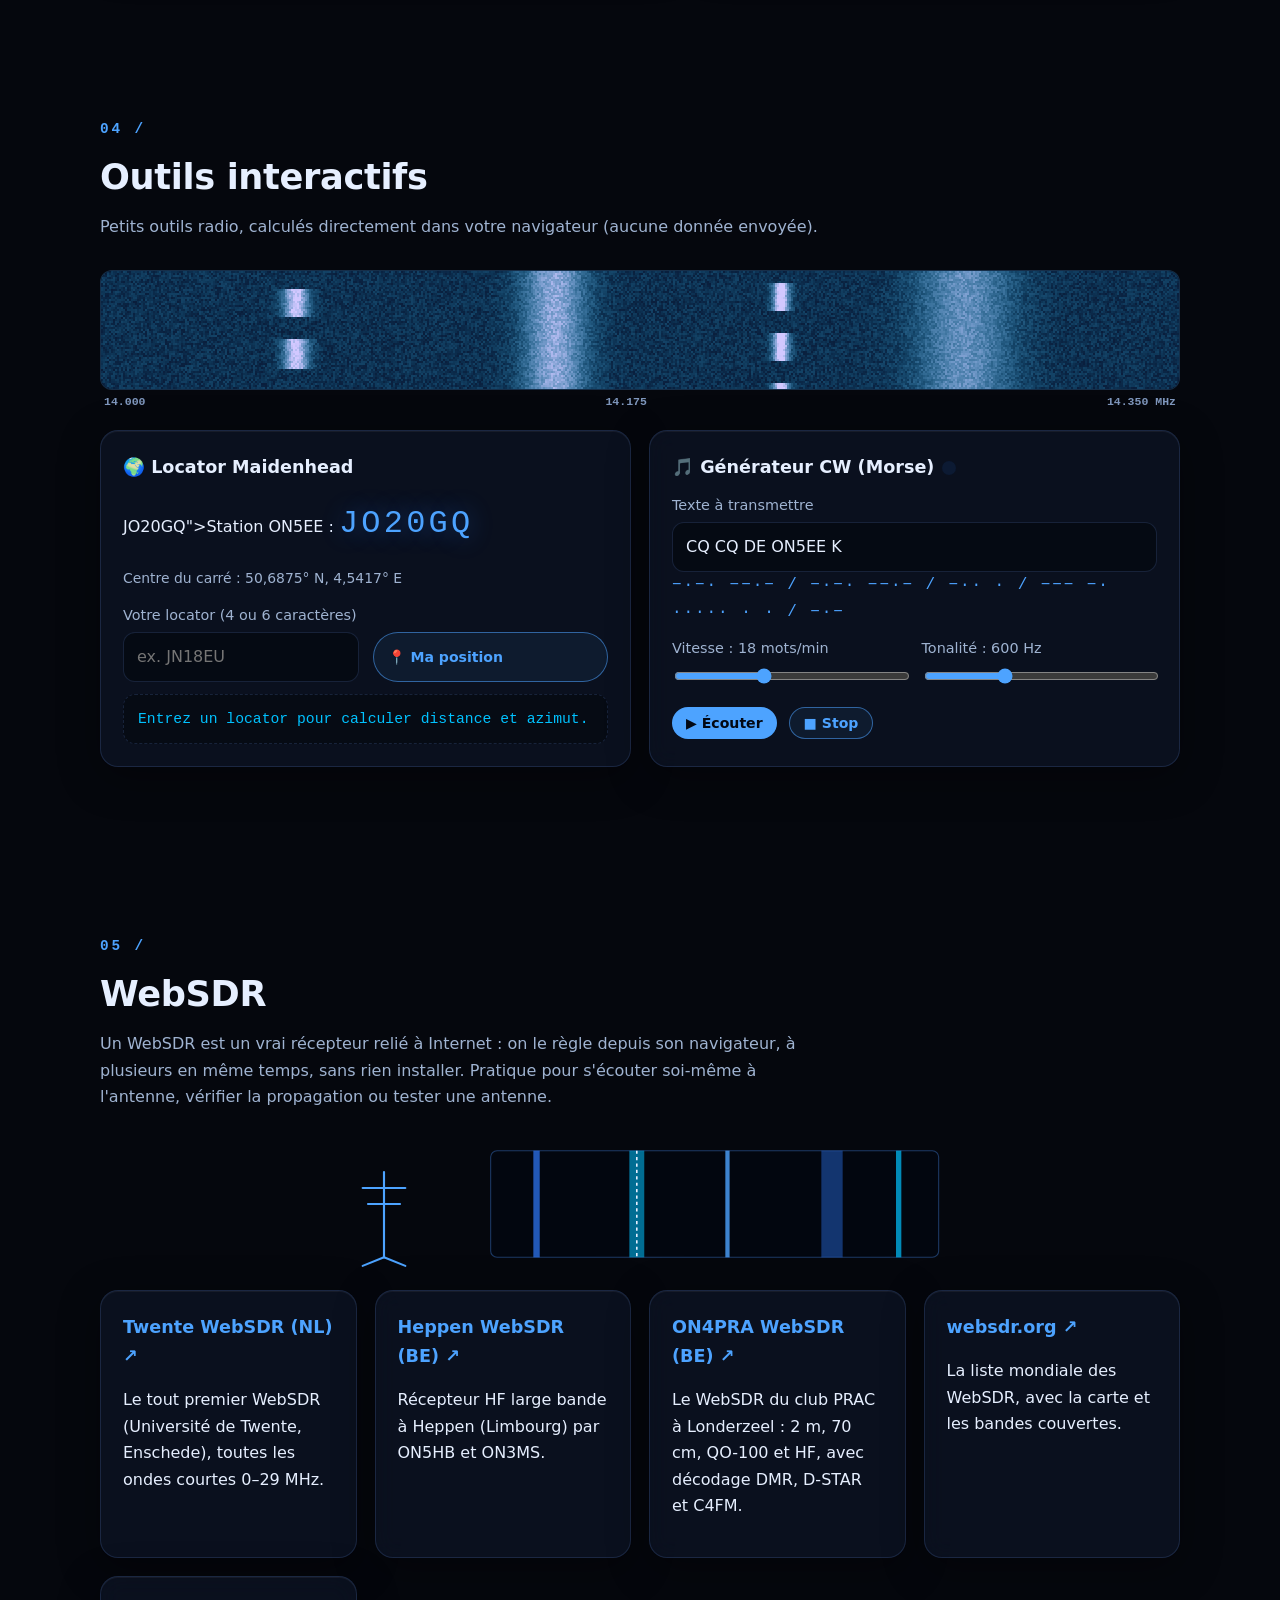
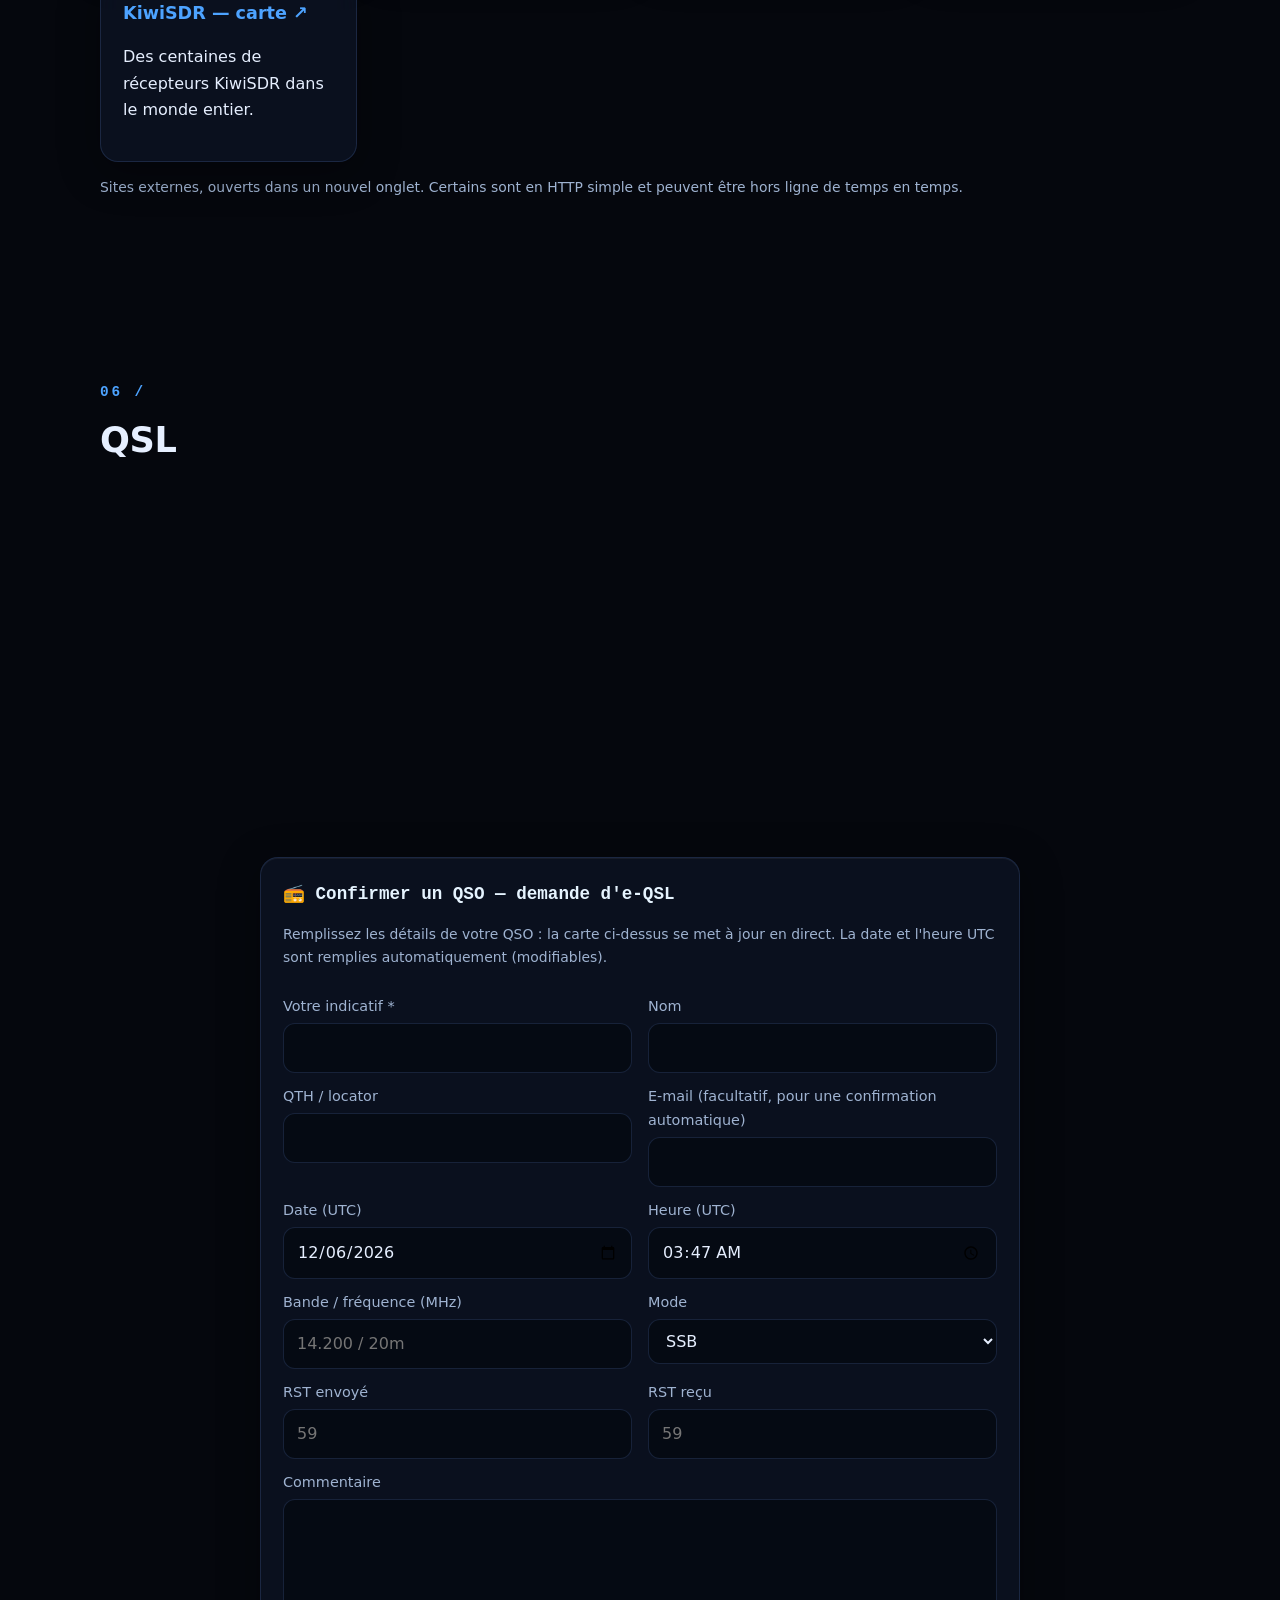
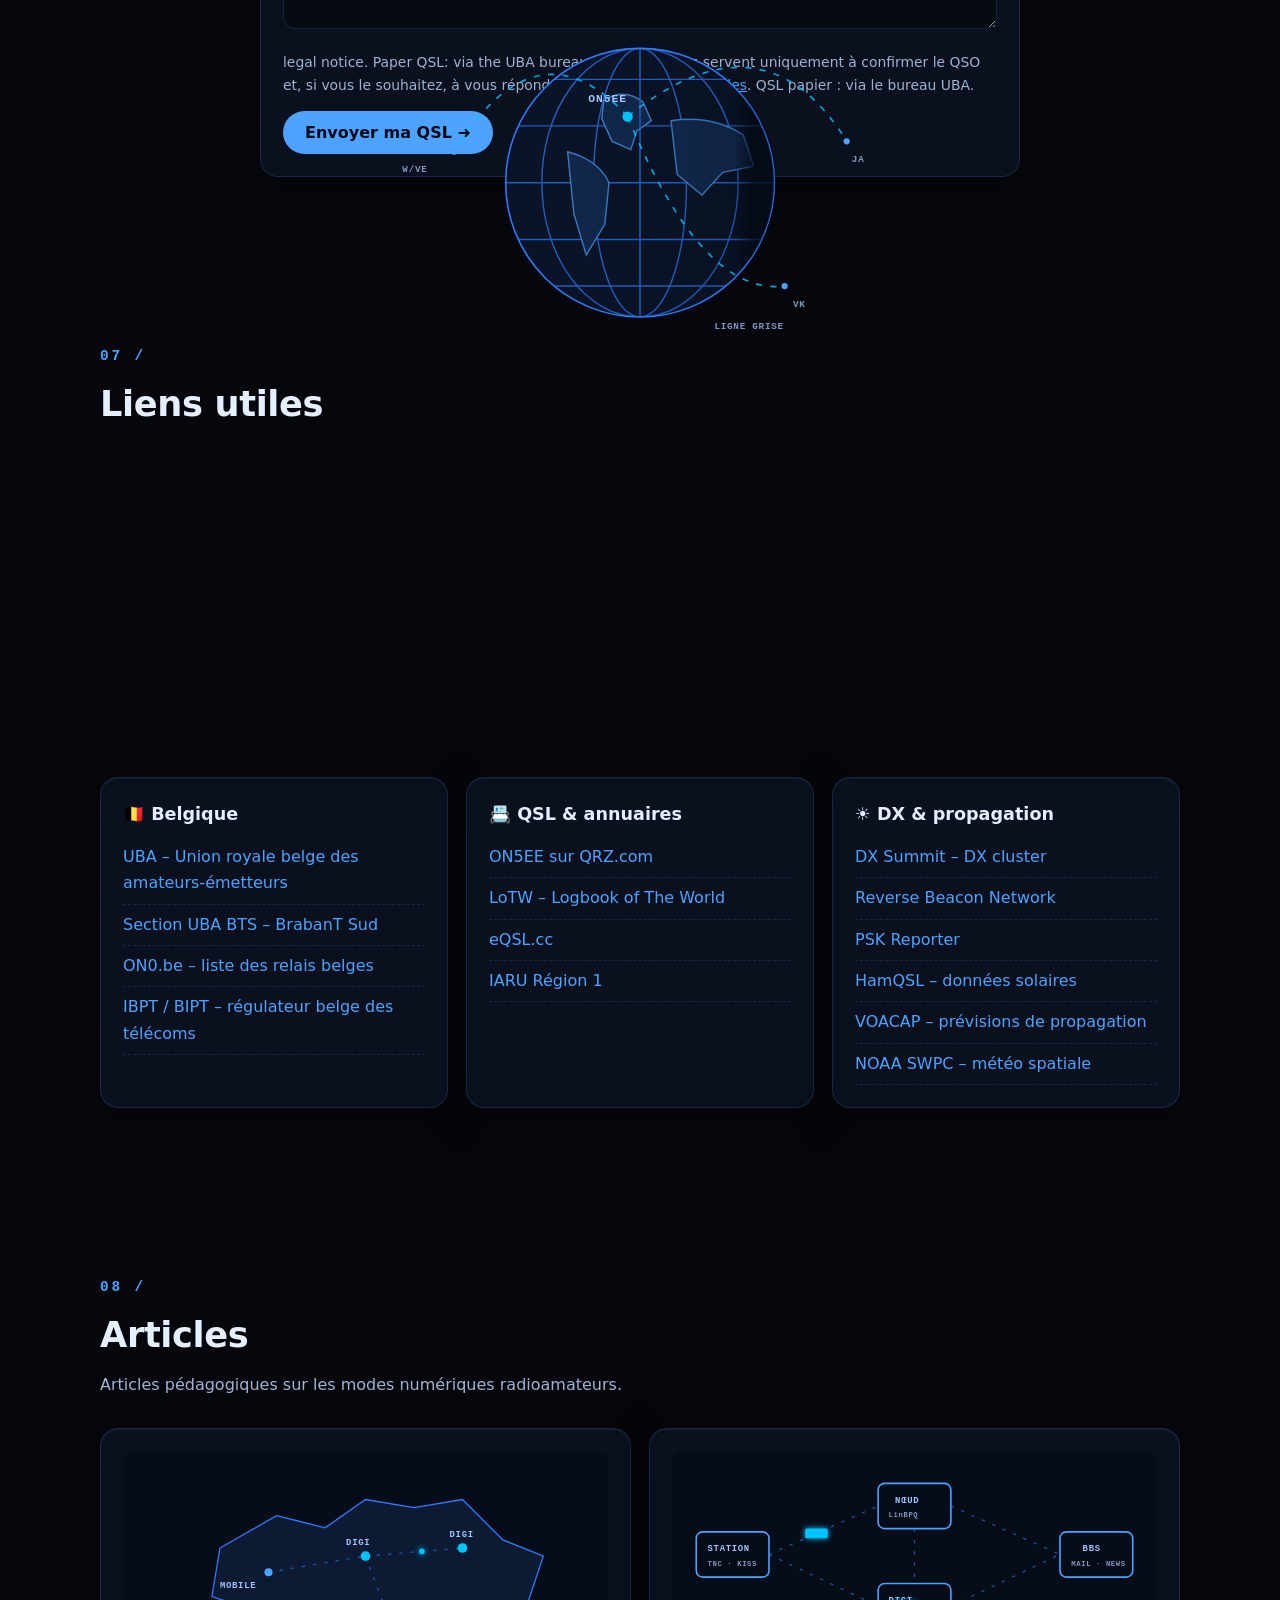
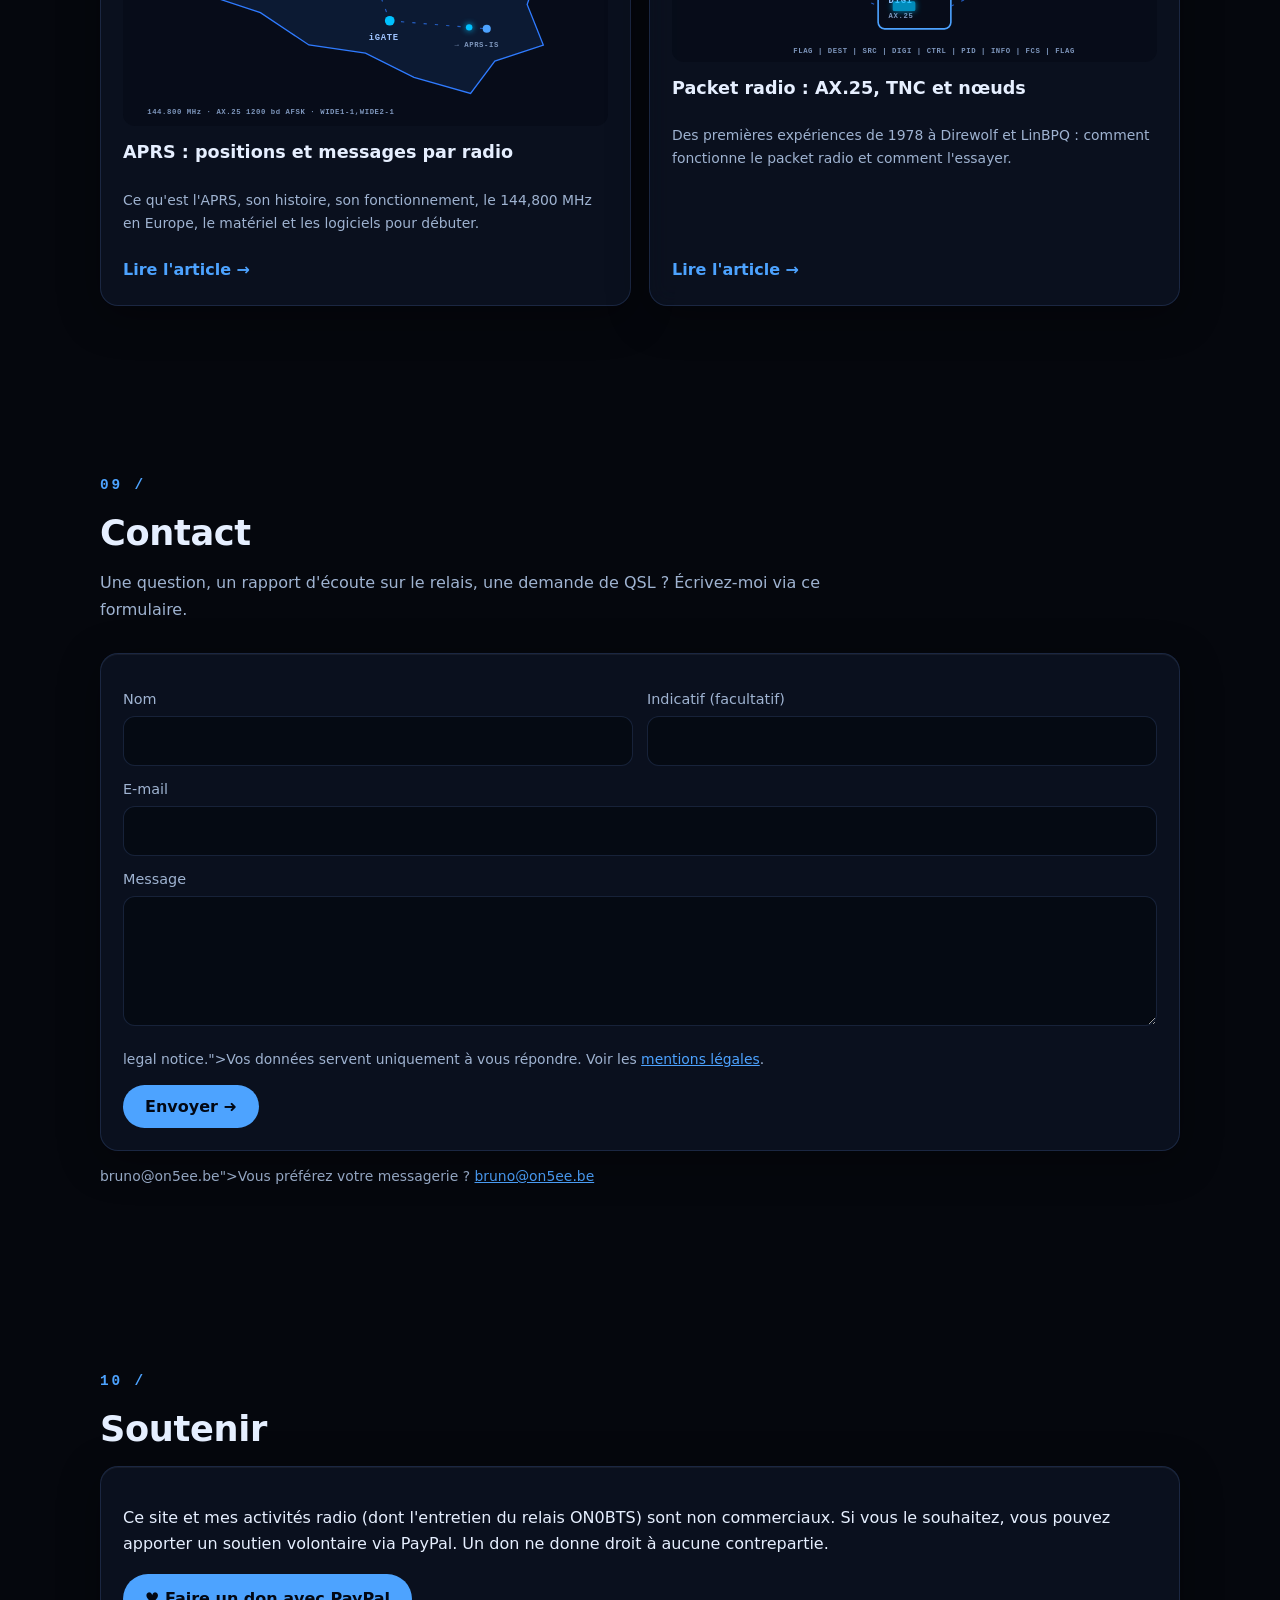
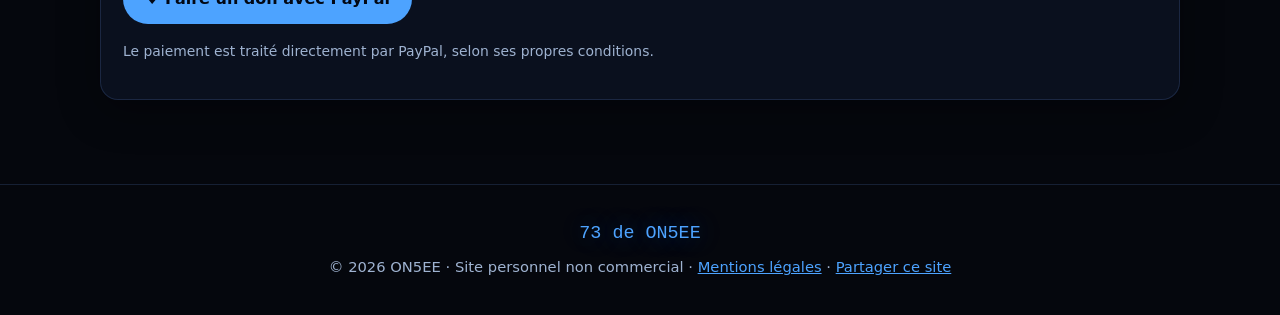
==== commit 2ca2b4bd: "QSL: auto-reply in English" ====
--- a/index.html
+++ b/index.html
@@ -266,7 +266,7 @@
     <input type="hidden" name="_template" value="table">
     <input type="hidden" name="_next" value="https://on5ee.be/merci.html">
     <input type="hidden" name="type" value="QSL">
-    <input type="hidden" name="_autoresponse" value="Merci pour votre demande de QSL ! Elle est bien reçue et je confirmerai notre QSO dès que possible. QSL papier via le bureau UBA. / Thank you for your QSL request! It has been received and I will confirm our QSO as soon as possible. Paper QSL via the UBA bureau. 73 de Bruno ON5EE - https://on5ee.be">
+    <input type="hidden" name="_autoresponse" value="Thank you for your QSL request! It has been received and I will confirm our QSO as soon as possible. Paper QSL via the UBA bureau. 73 de Bruno ON5EE - https://on5ee.be">
     <input type="text" name="_honey" class="hp" tabindex="-1" autocomplete="off" aria-hidden="true">
     <div class="qrow">
       <div><label for="q-call" data-en="Your callsign *">Votre indicatif *</label><input id="q-call" name="indicatif" required maxlength="15" pattern="[A-Za-z0-9/]{3,15}" autocapitalize="characters" spellcheck="false"></div>
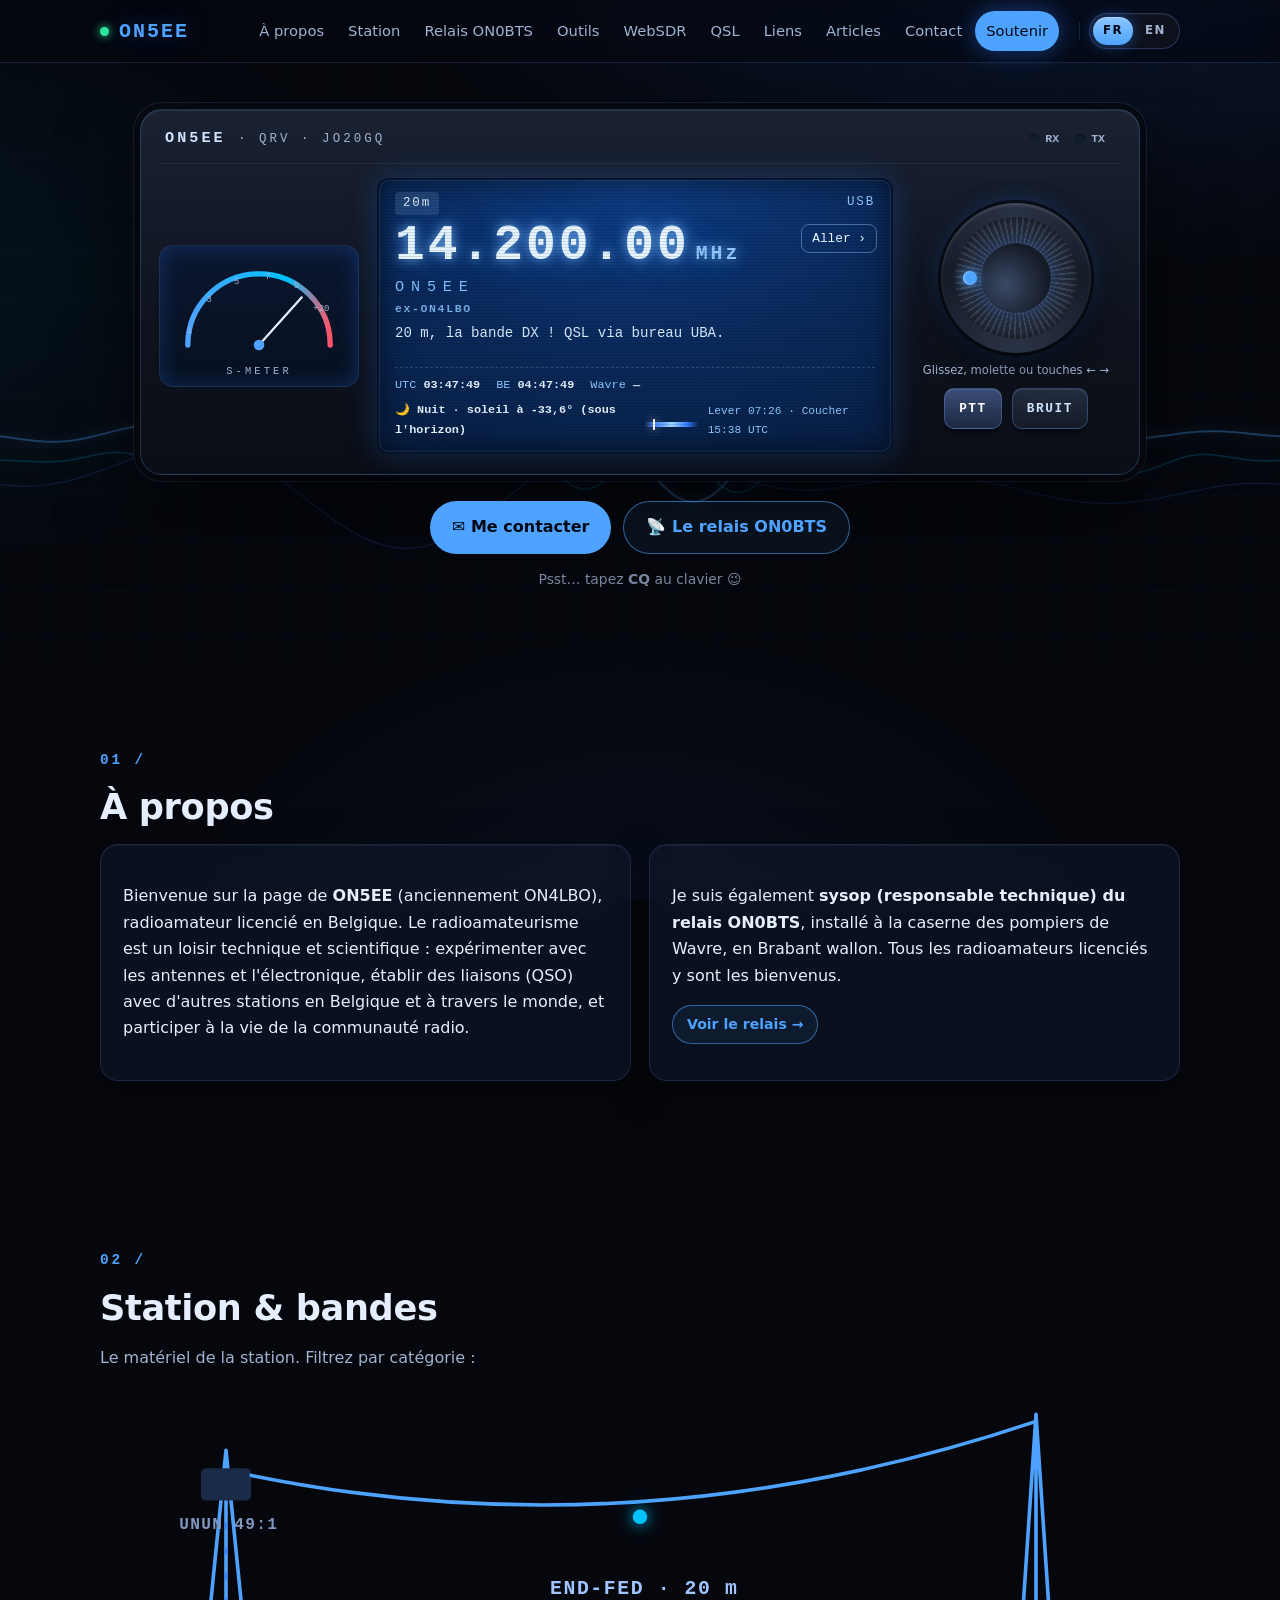
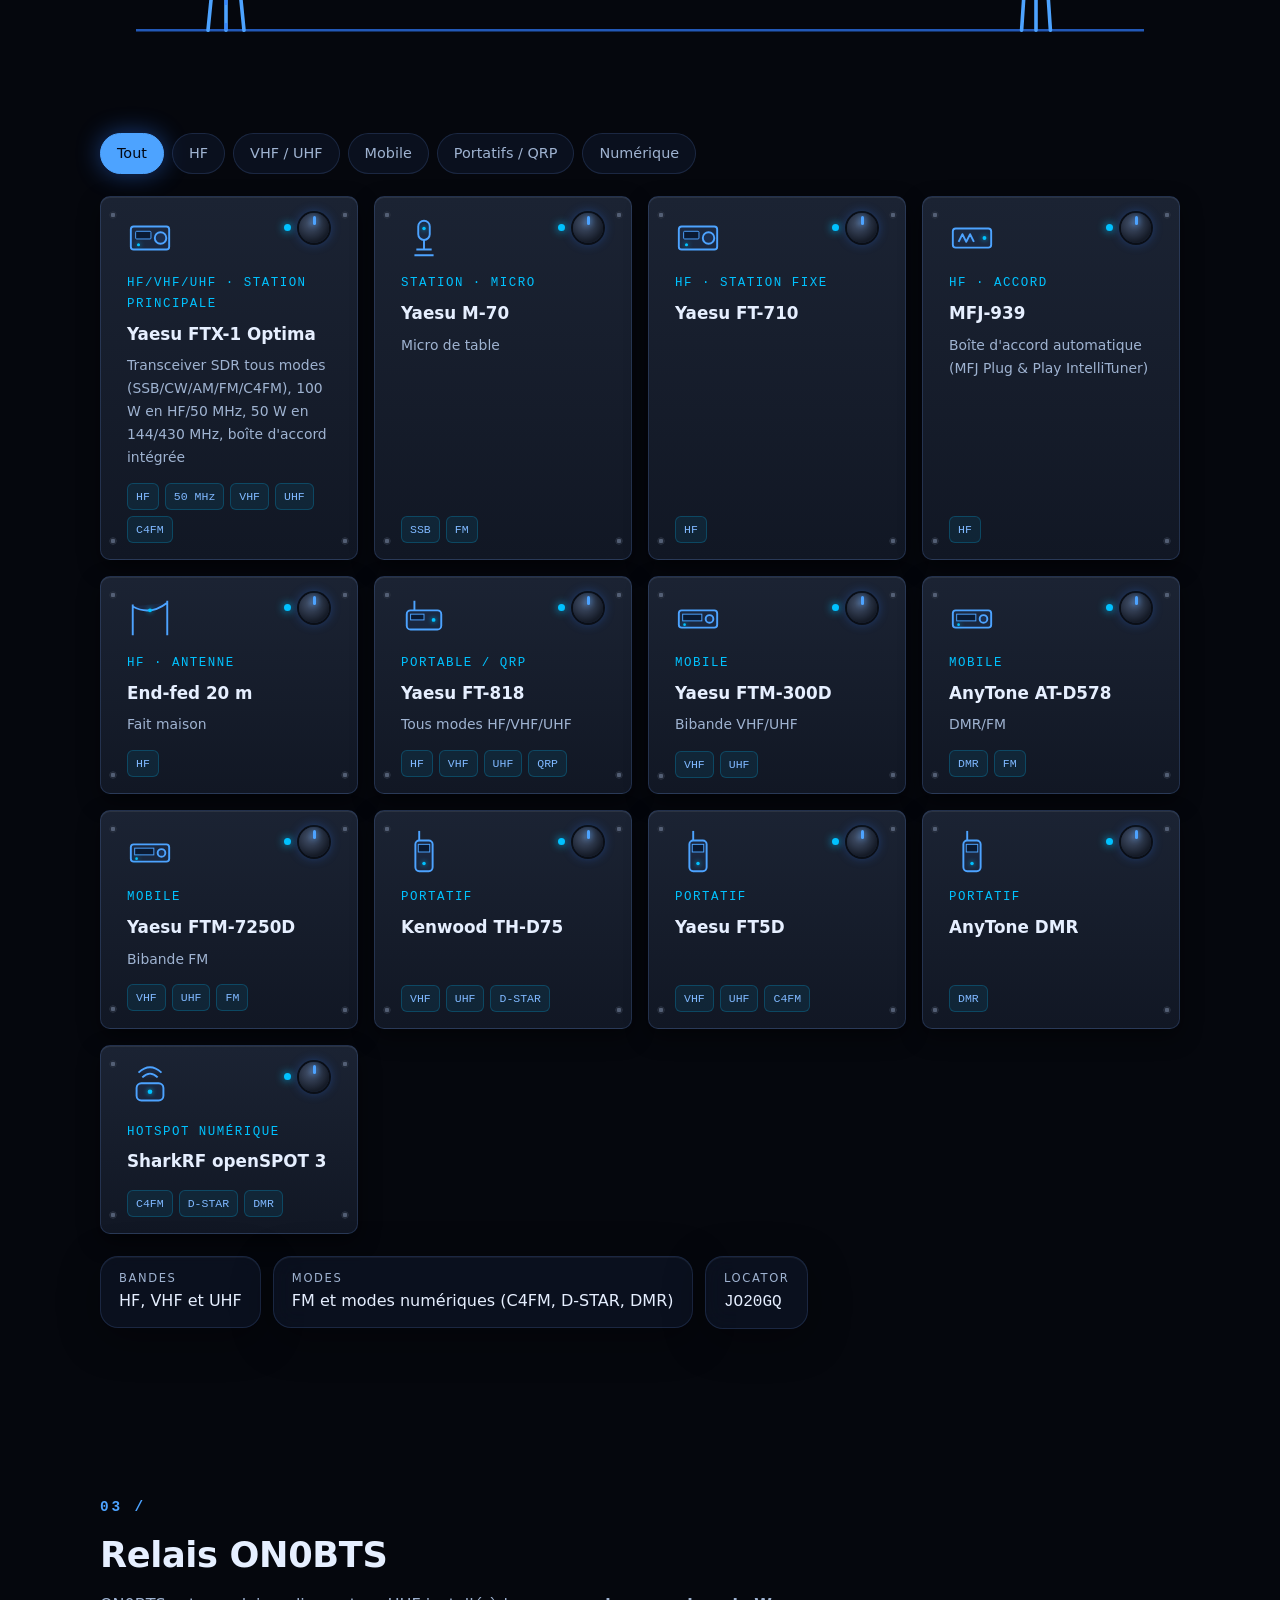
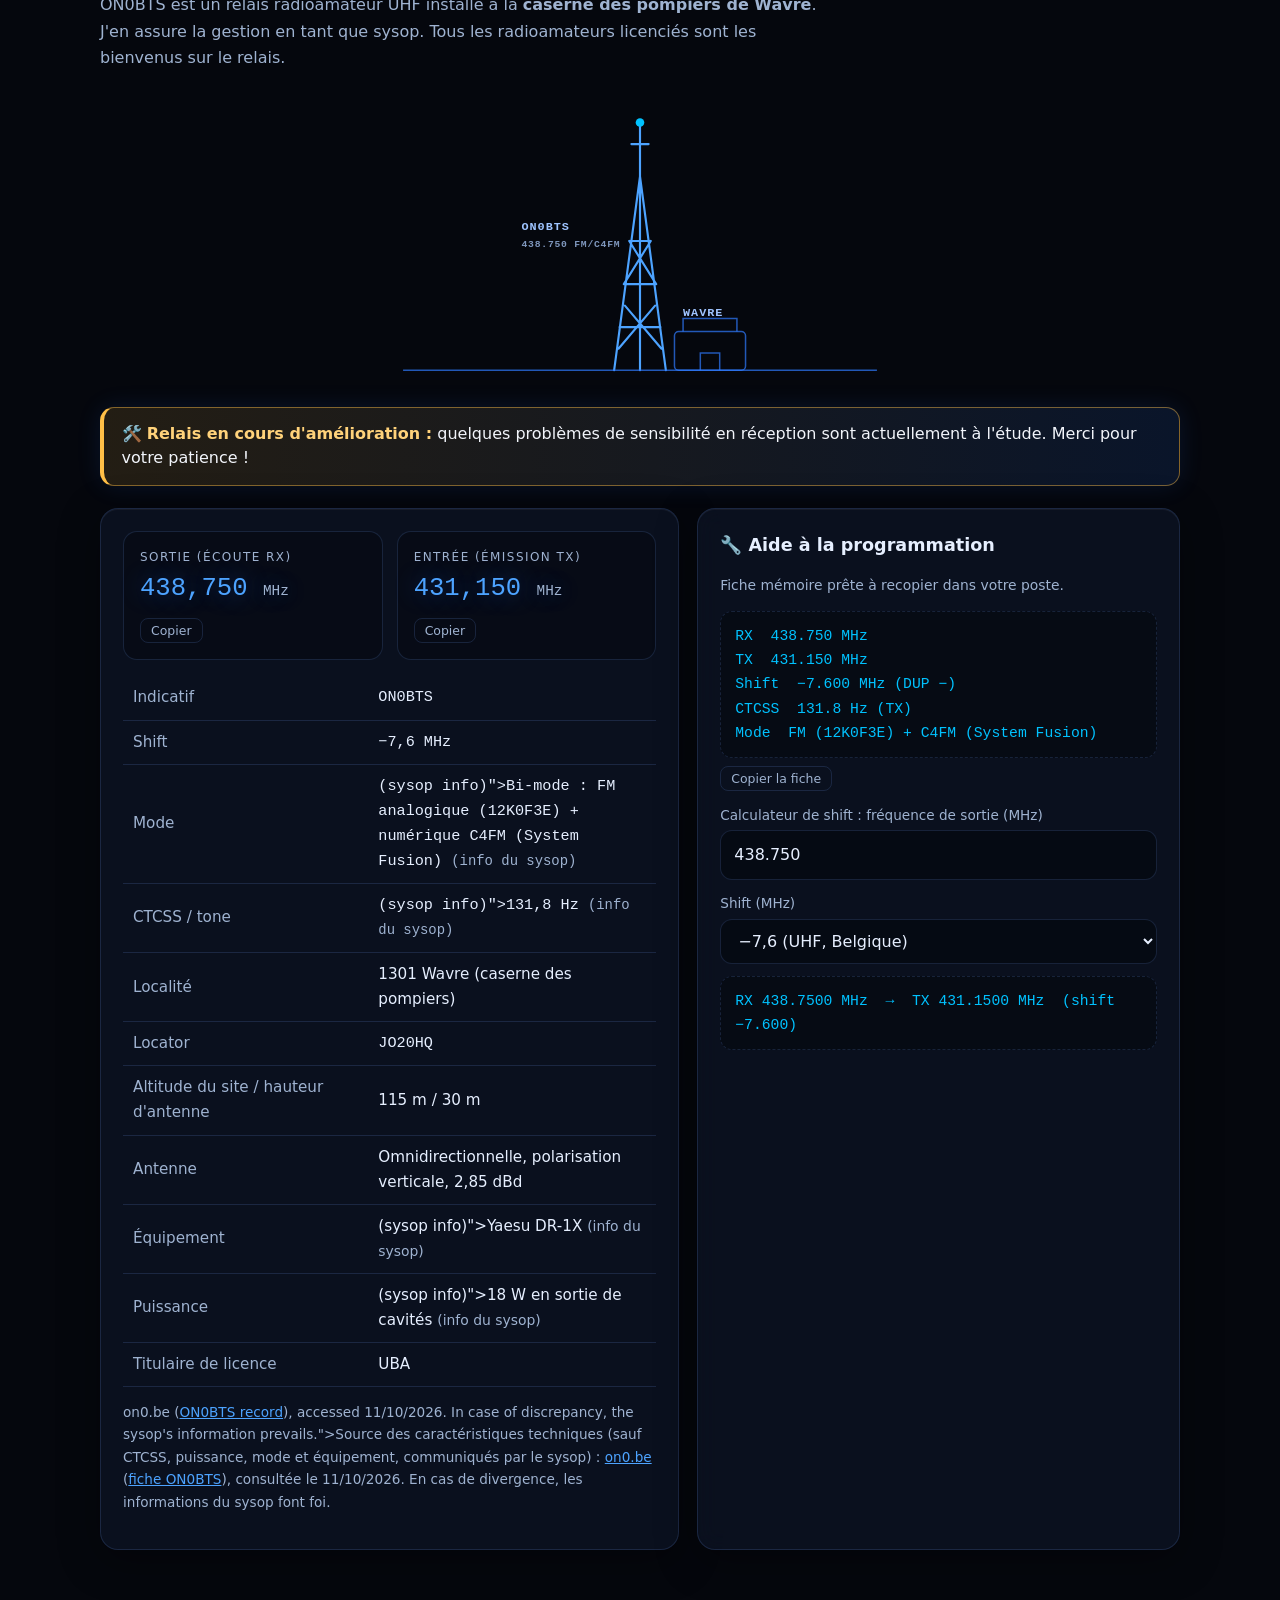
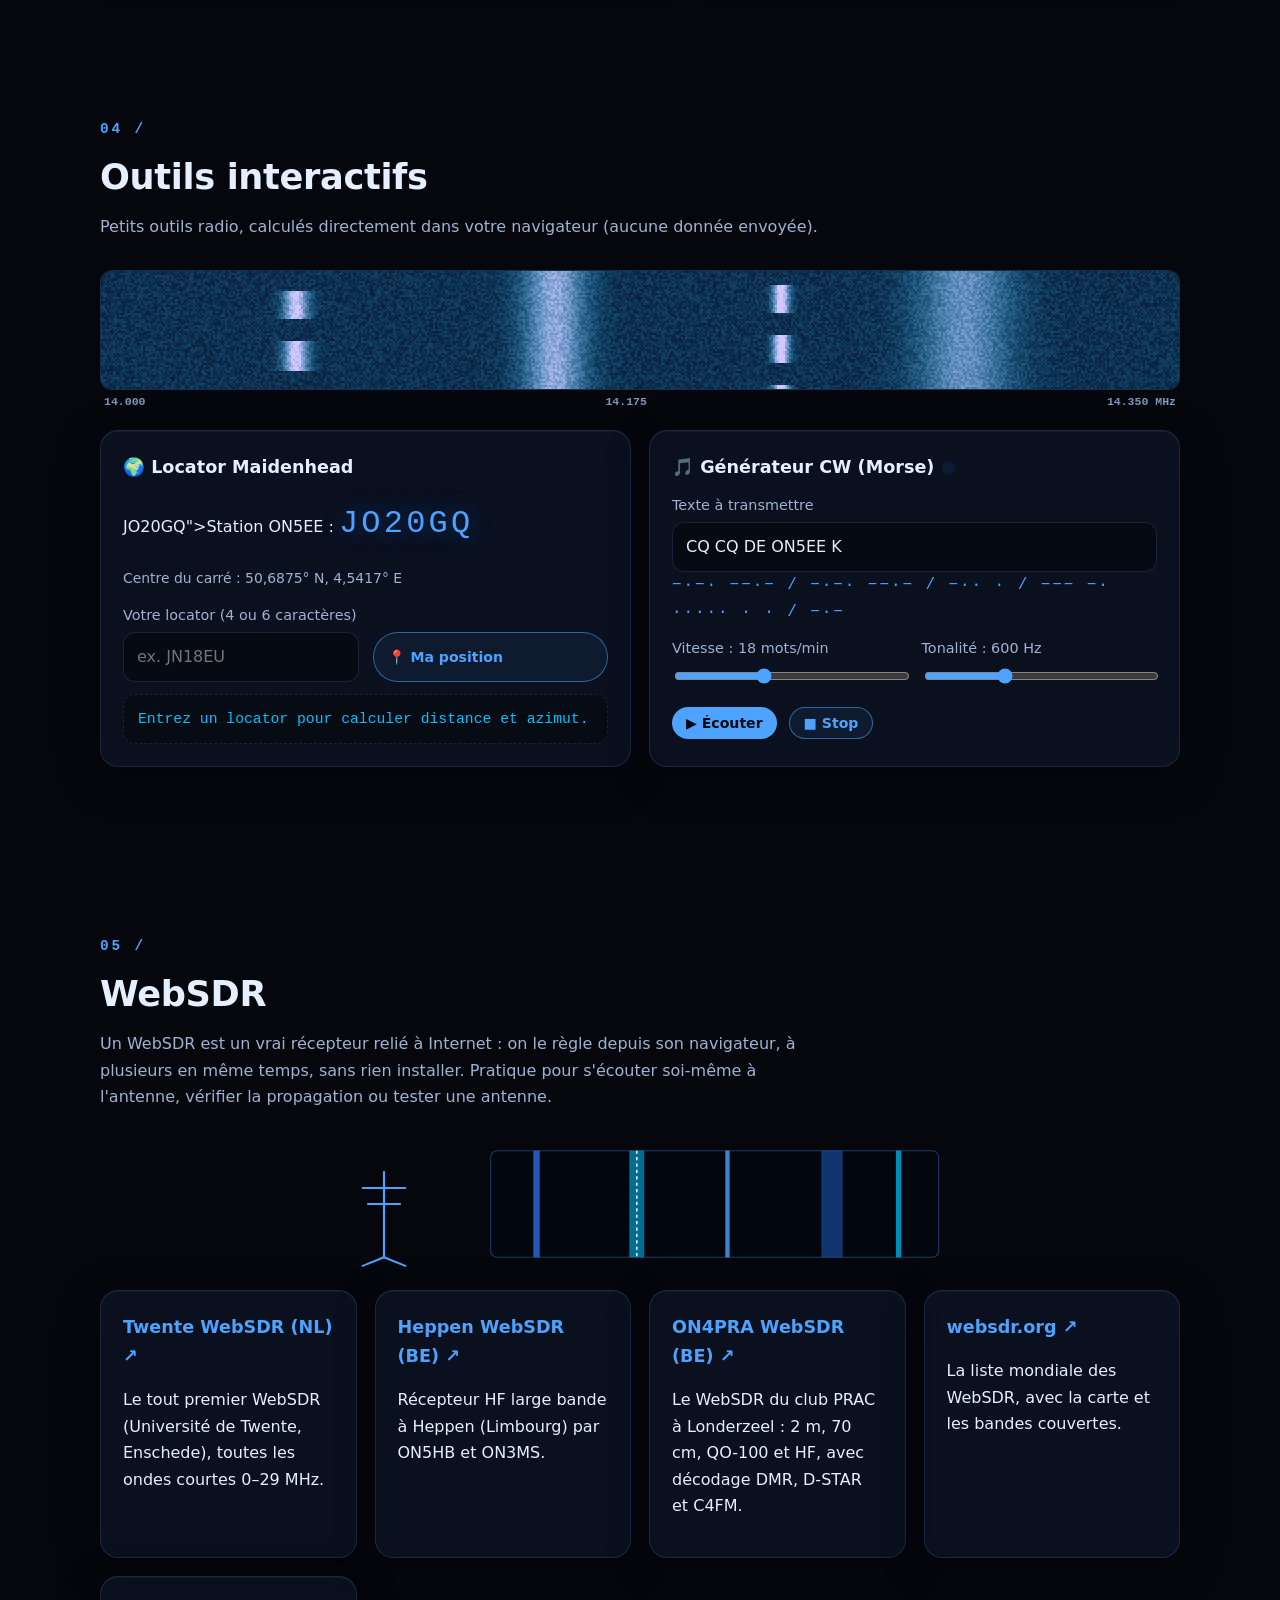
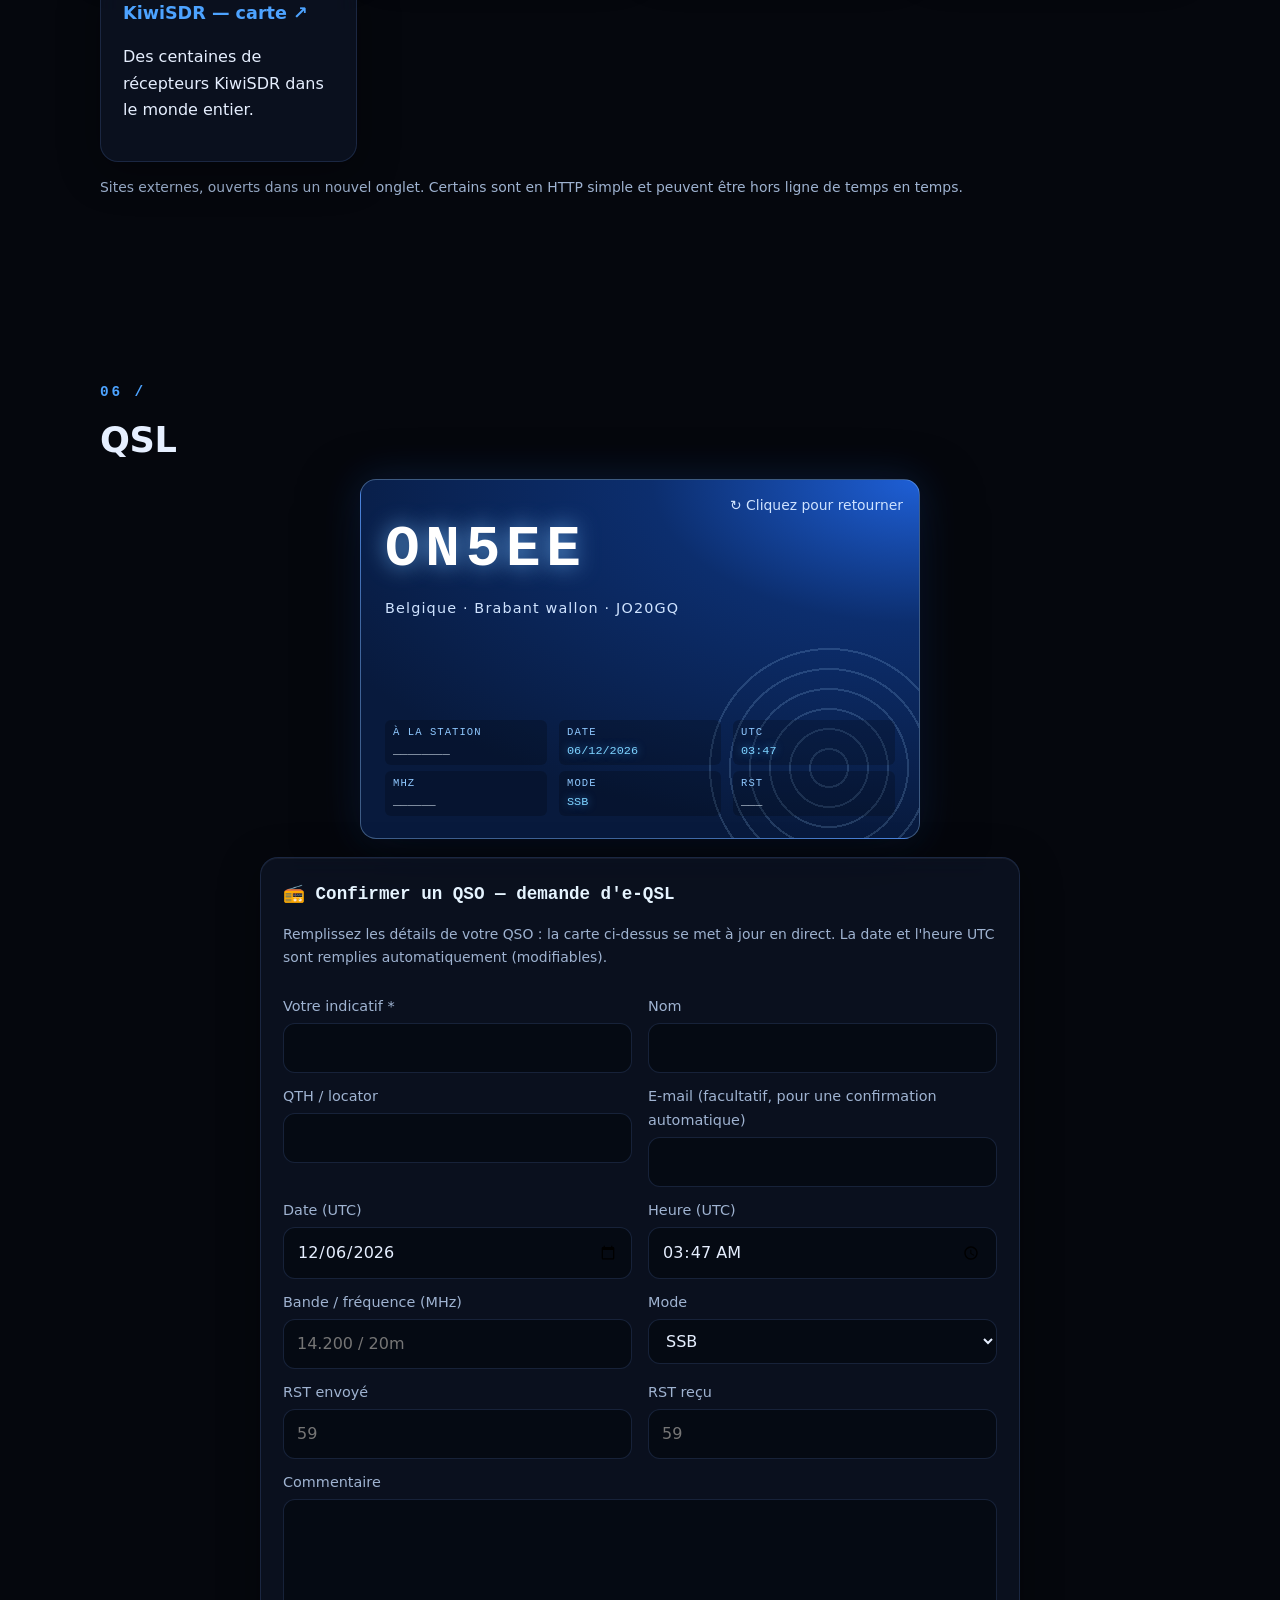
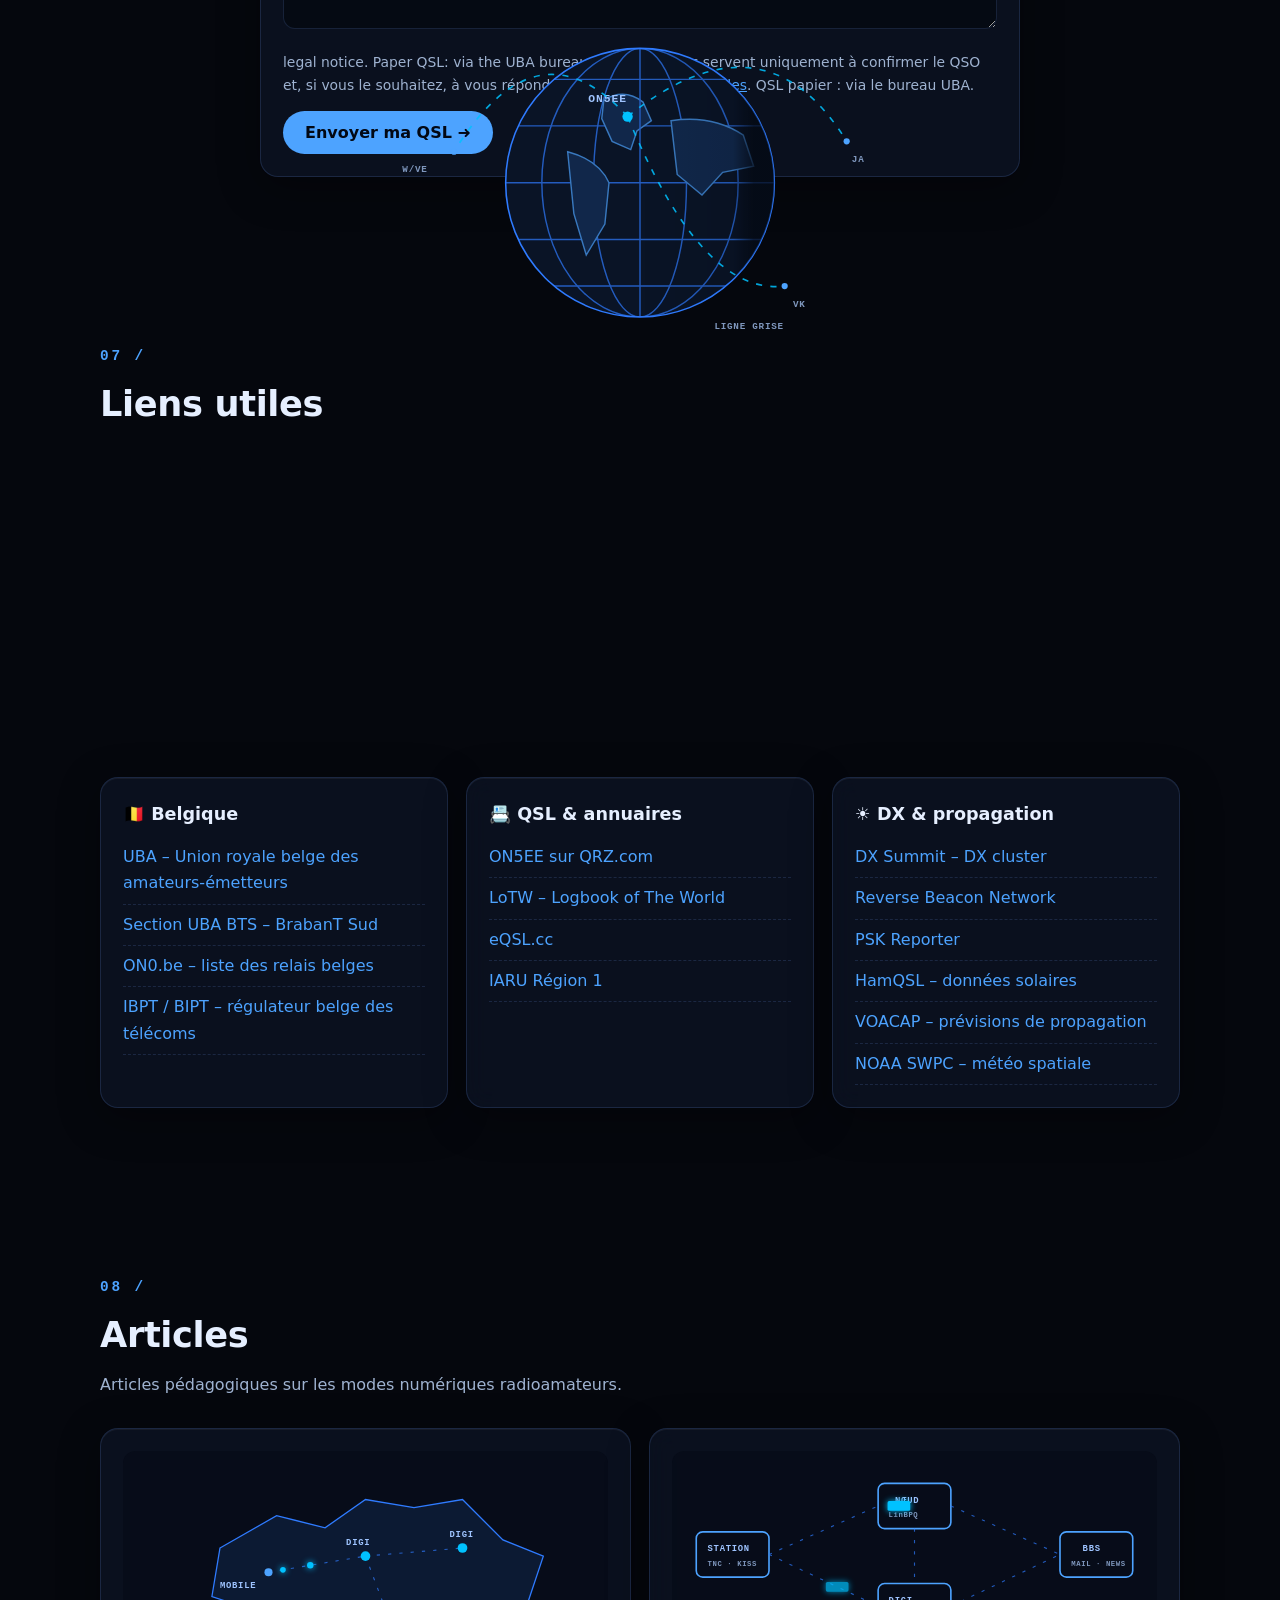
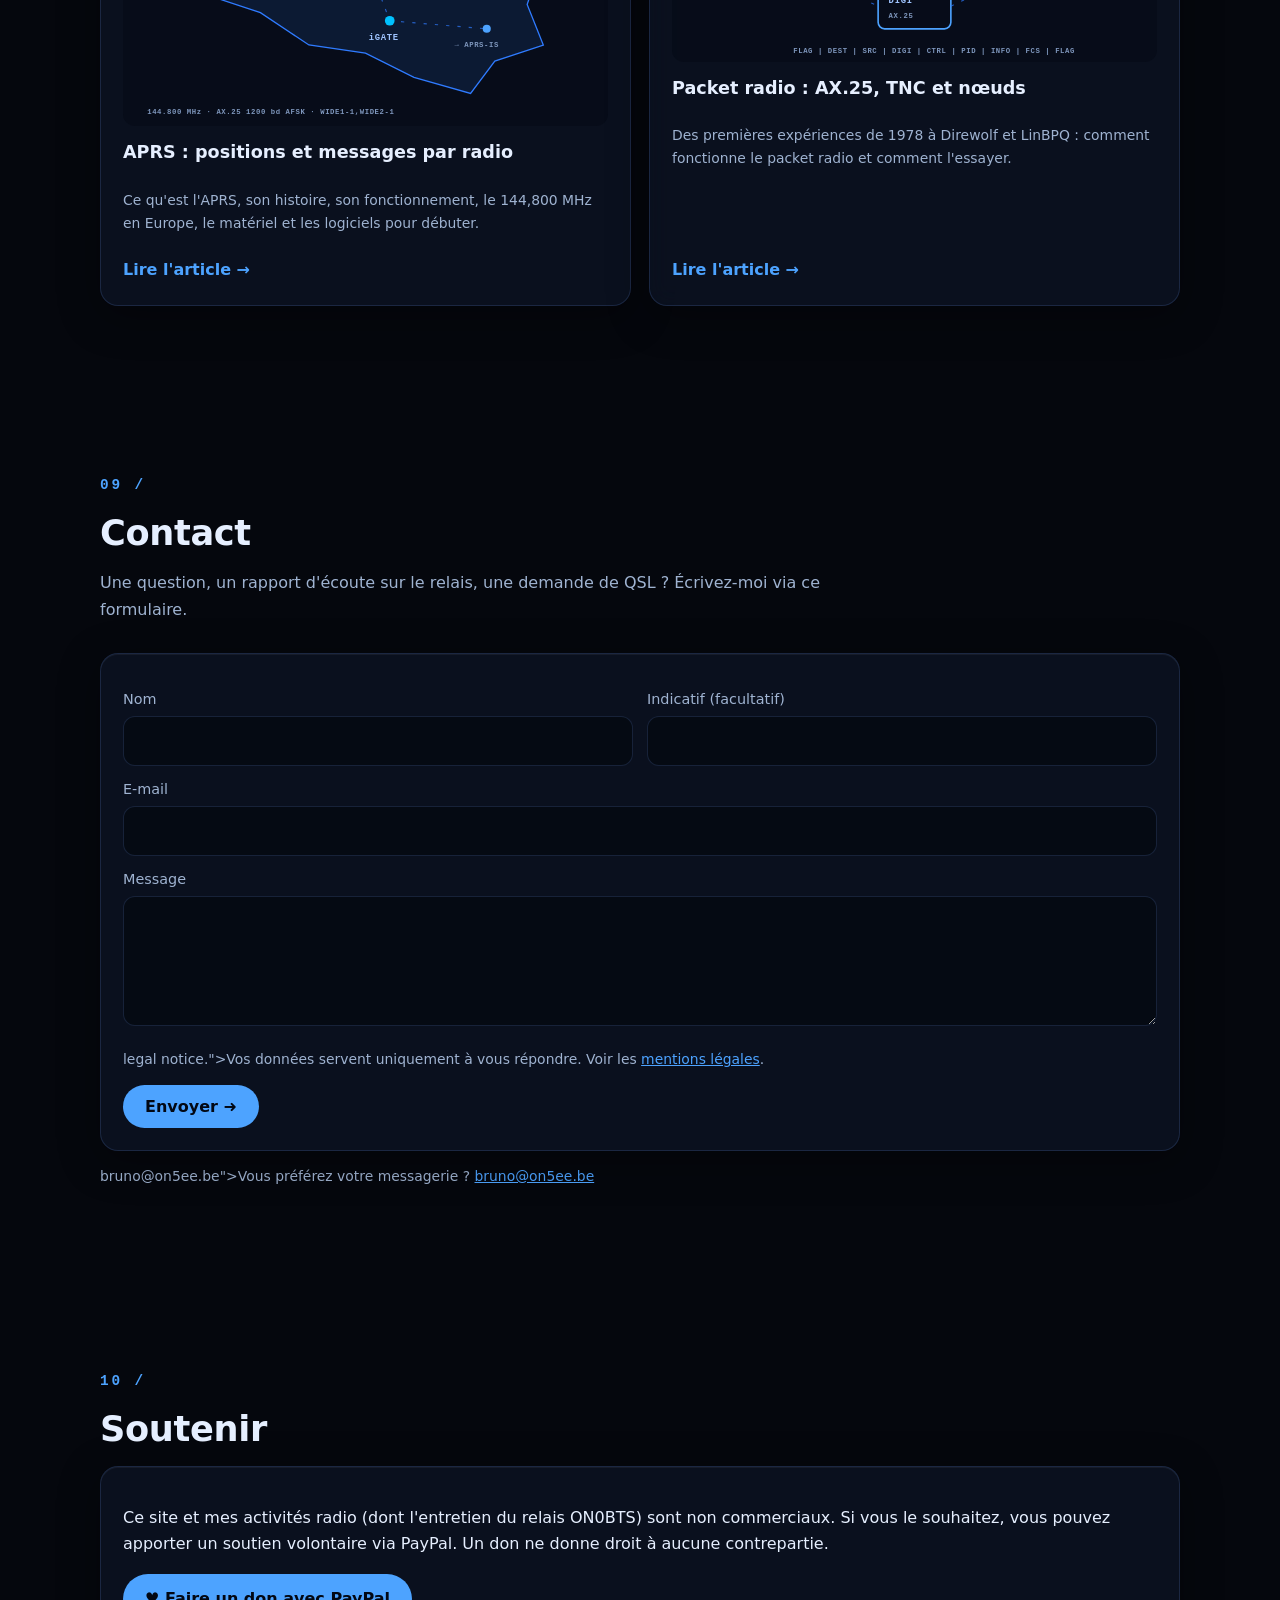
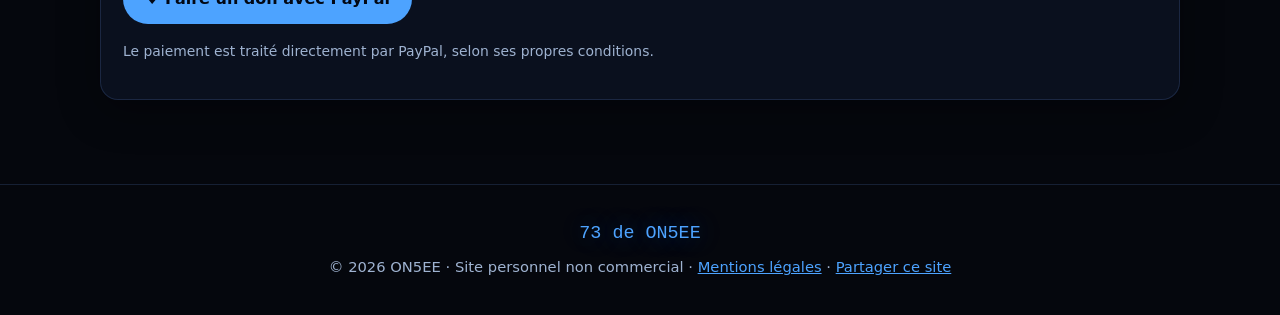
==== commit 14fab1c0: "QSL: auto-reply bilingue" ====
--- a/index.html
+++ b/index.html
@@ -266,7 +266,7 @@
     <input type="hidden" name="_template" value="table">
     <input type="hidden" name="_next" value="https://on5ee.be/merci.html">
     <input type="hidden" name="type" value="QSL">
-    <input type="hidden" name="_autoresponse" value="Thank you for your QSL request! It has been received and I will confirm our QSO as soon as possible. Paper QSL via the UBA bureau. 73 de Bruno ON5EE - https://on5ee.be">
+    <input type="hidden" name="_autoresponse" value="Merci pour votre demande de QSL ! Elle est bien reçue et je confirmerai notre QSO dès que possible. QSL papier via le bureau UBA. / Thank you for your QSL request! It has been received and I will confirm our QSO as soon as possible. Paper QSL via the UBA bureau. 73 de Bruno ON5EE - https://on5ee.be">
     <input type="text" name="_honey" class="hp" tabindex="-1" autocomplete="off" aria-hidden="true">
     <div class="qrow">
       <div><label for="q-call" data-en="Your callsign *">Votre indicatif *</label><input id="q-call" name="indicatif" required maxlength="15" pattern="[A-Za-z0-9/]{3,15}" autocapitalize="characters" spellcheck="false"></div>
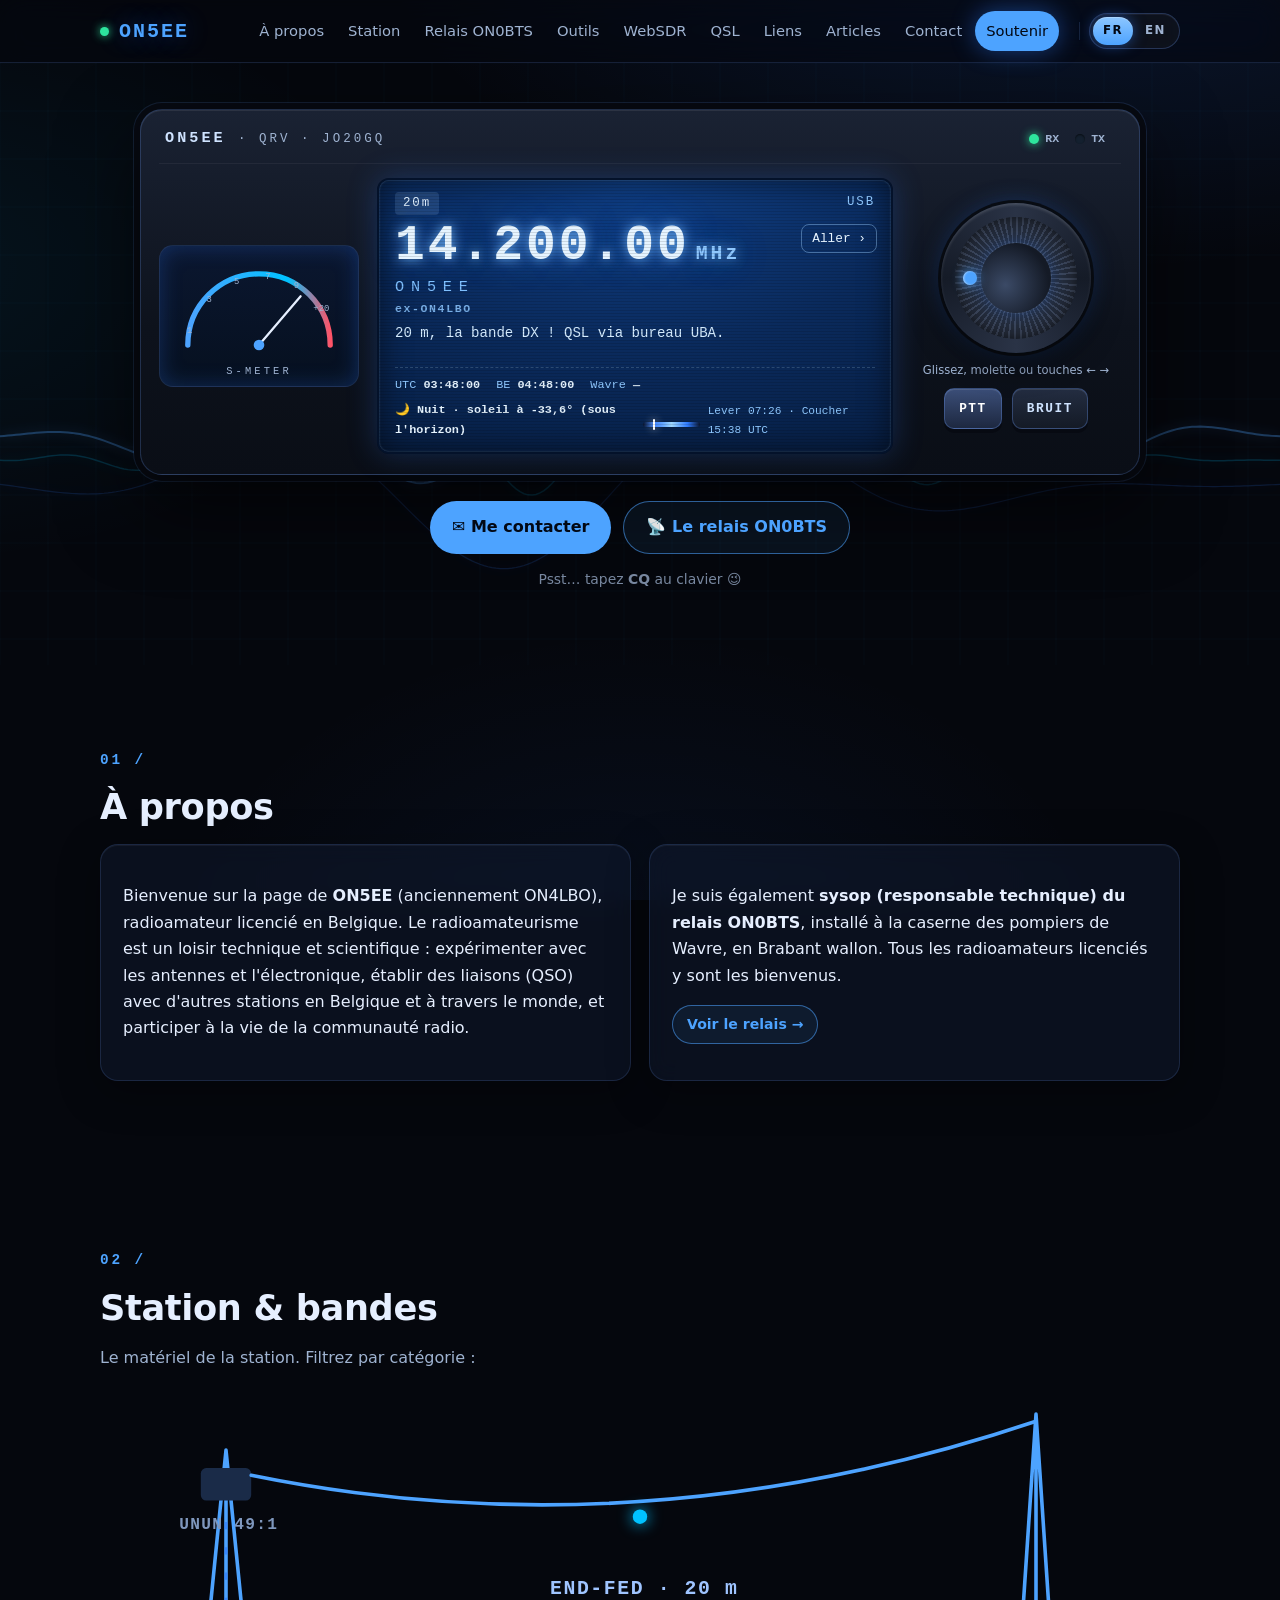
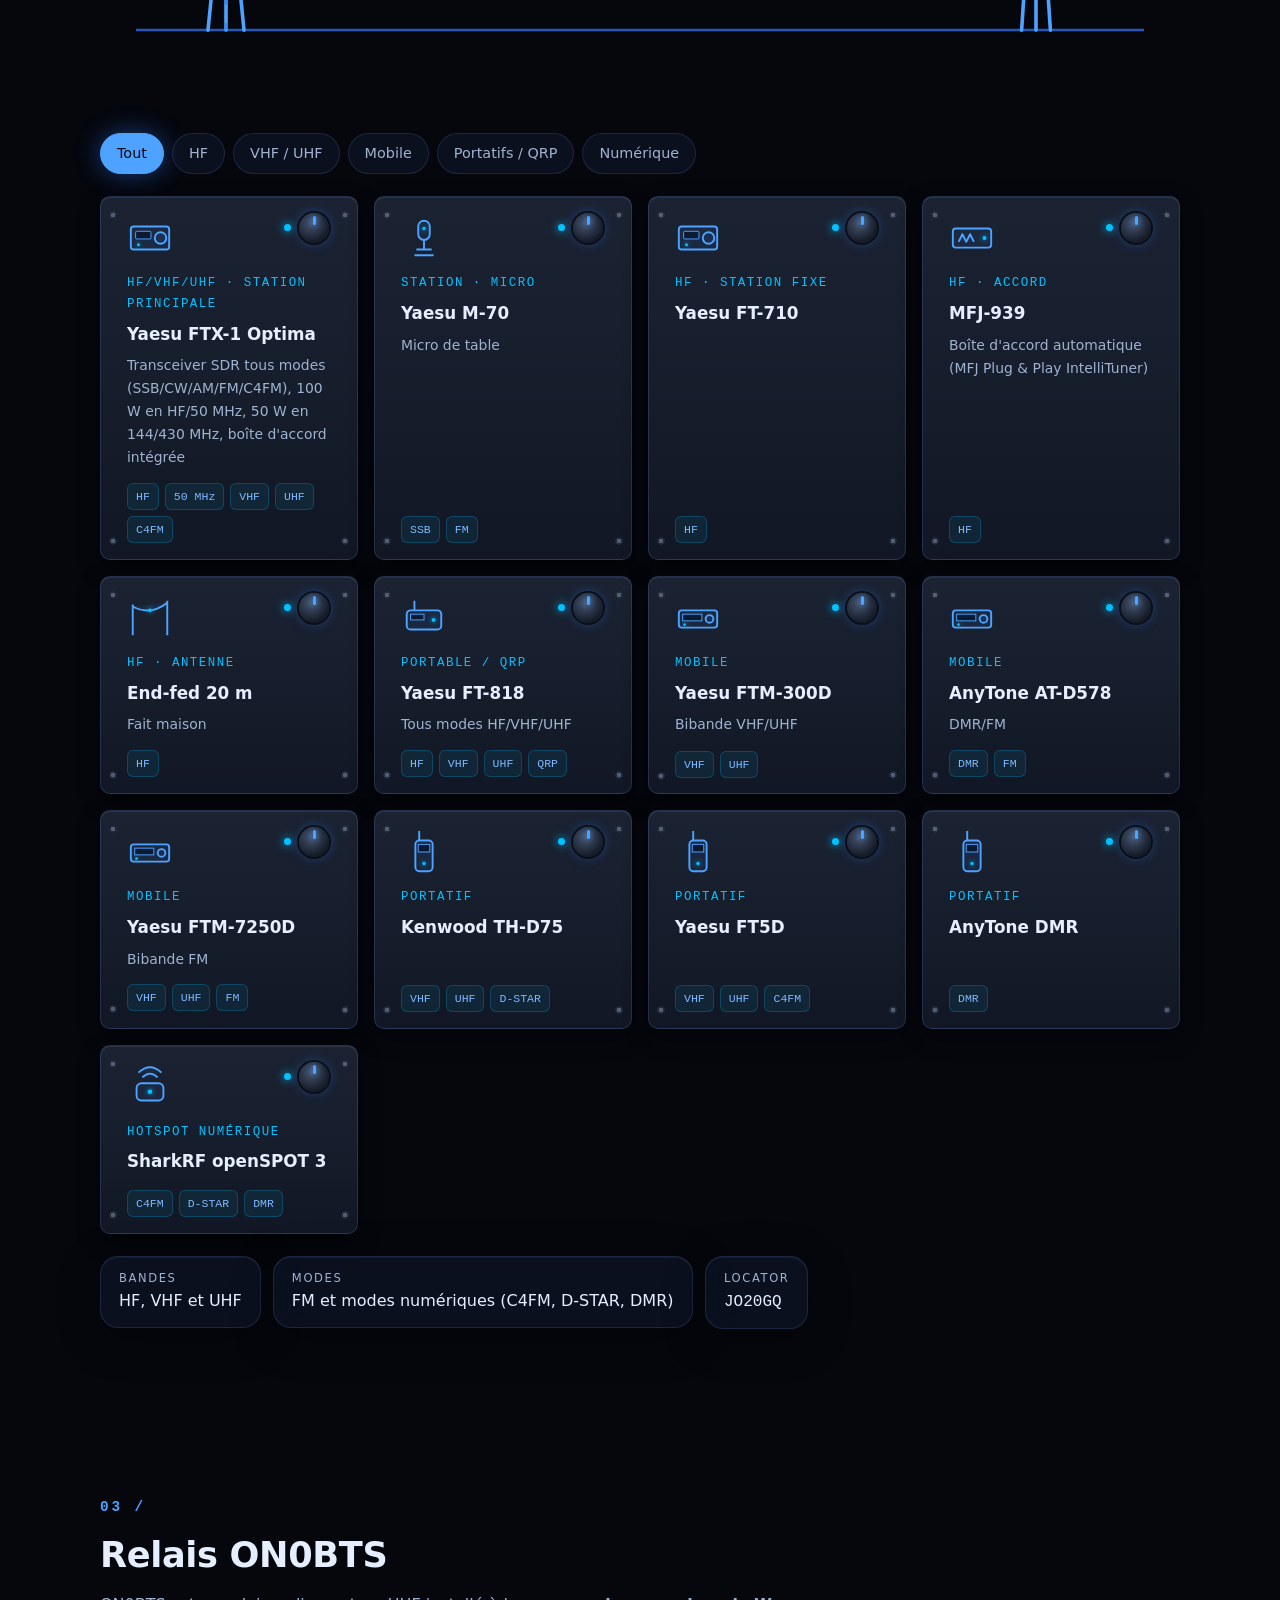
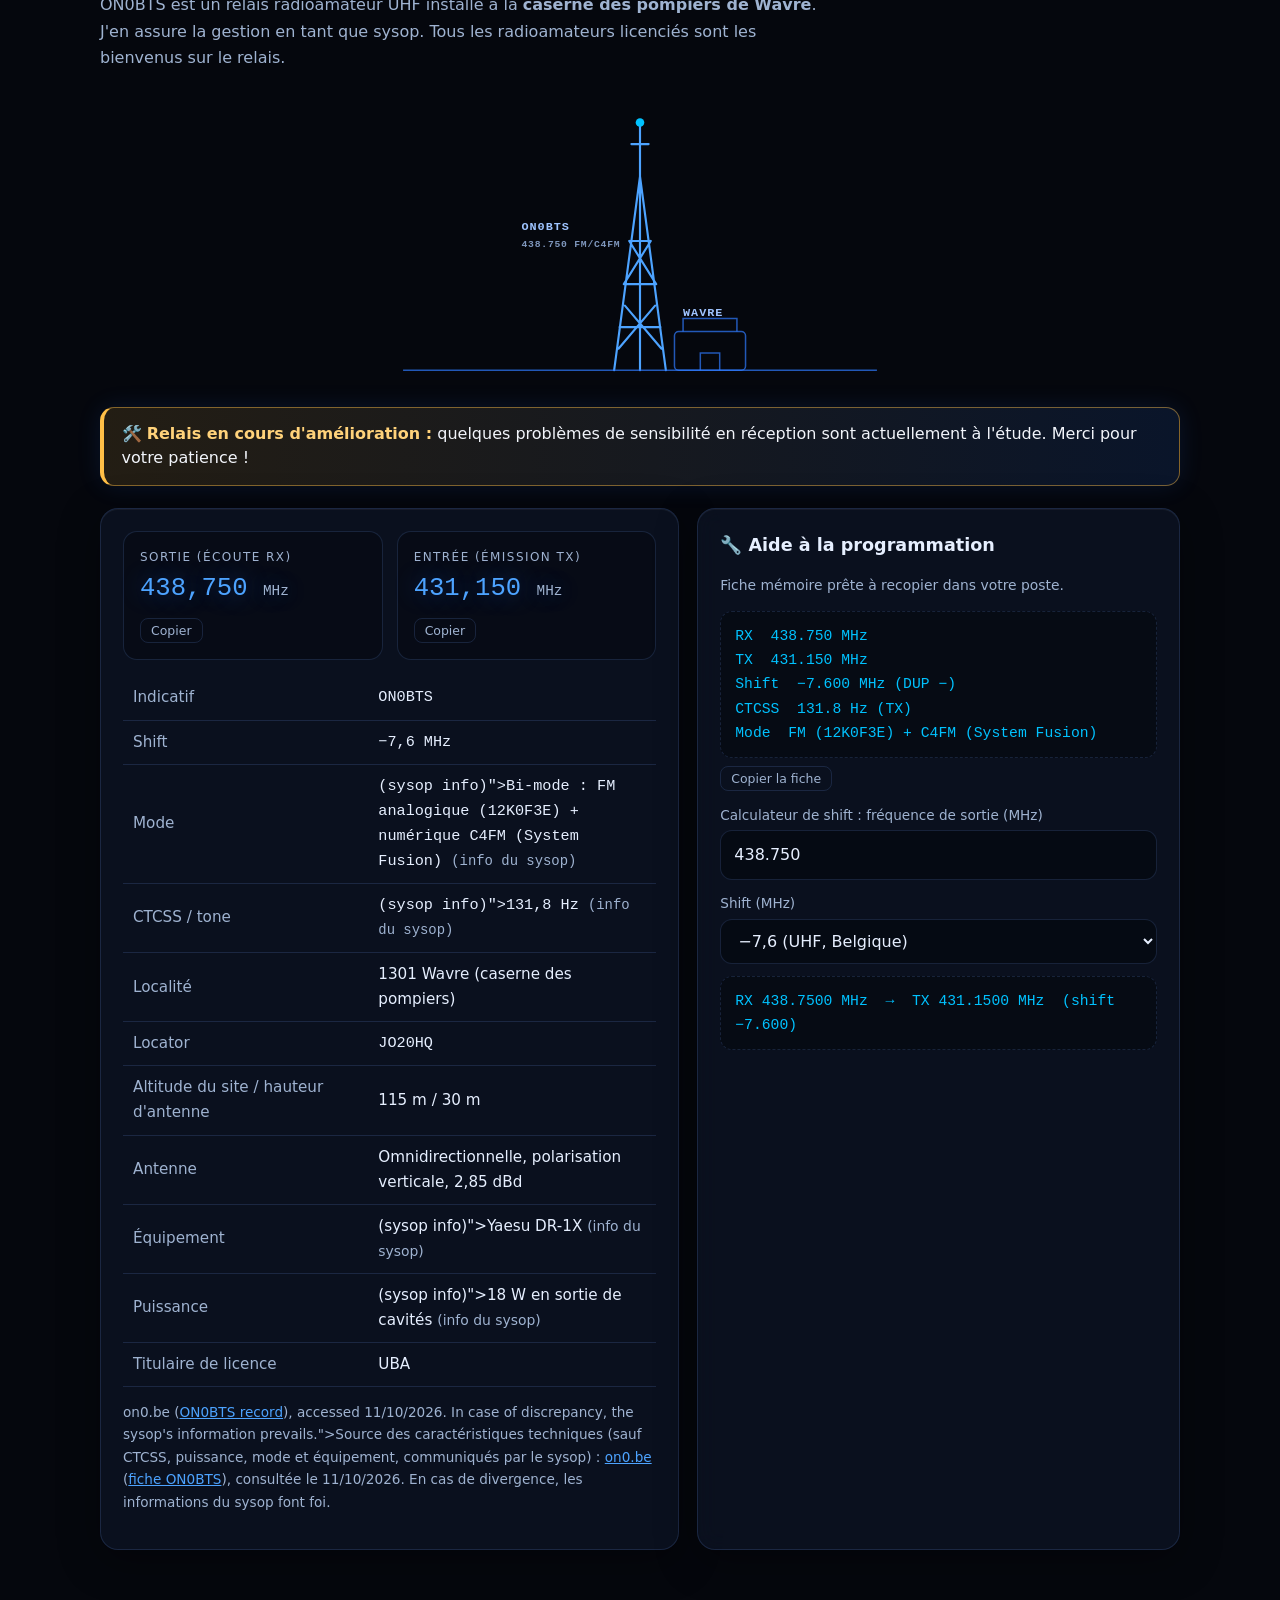
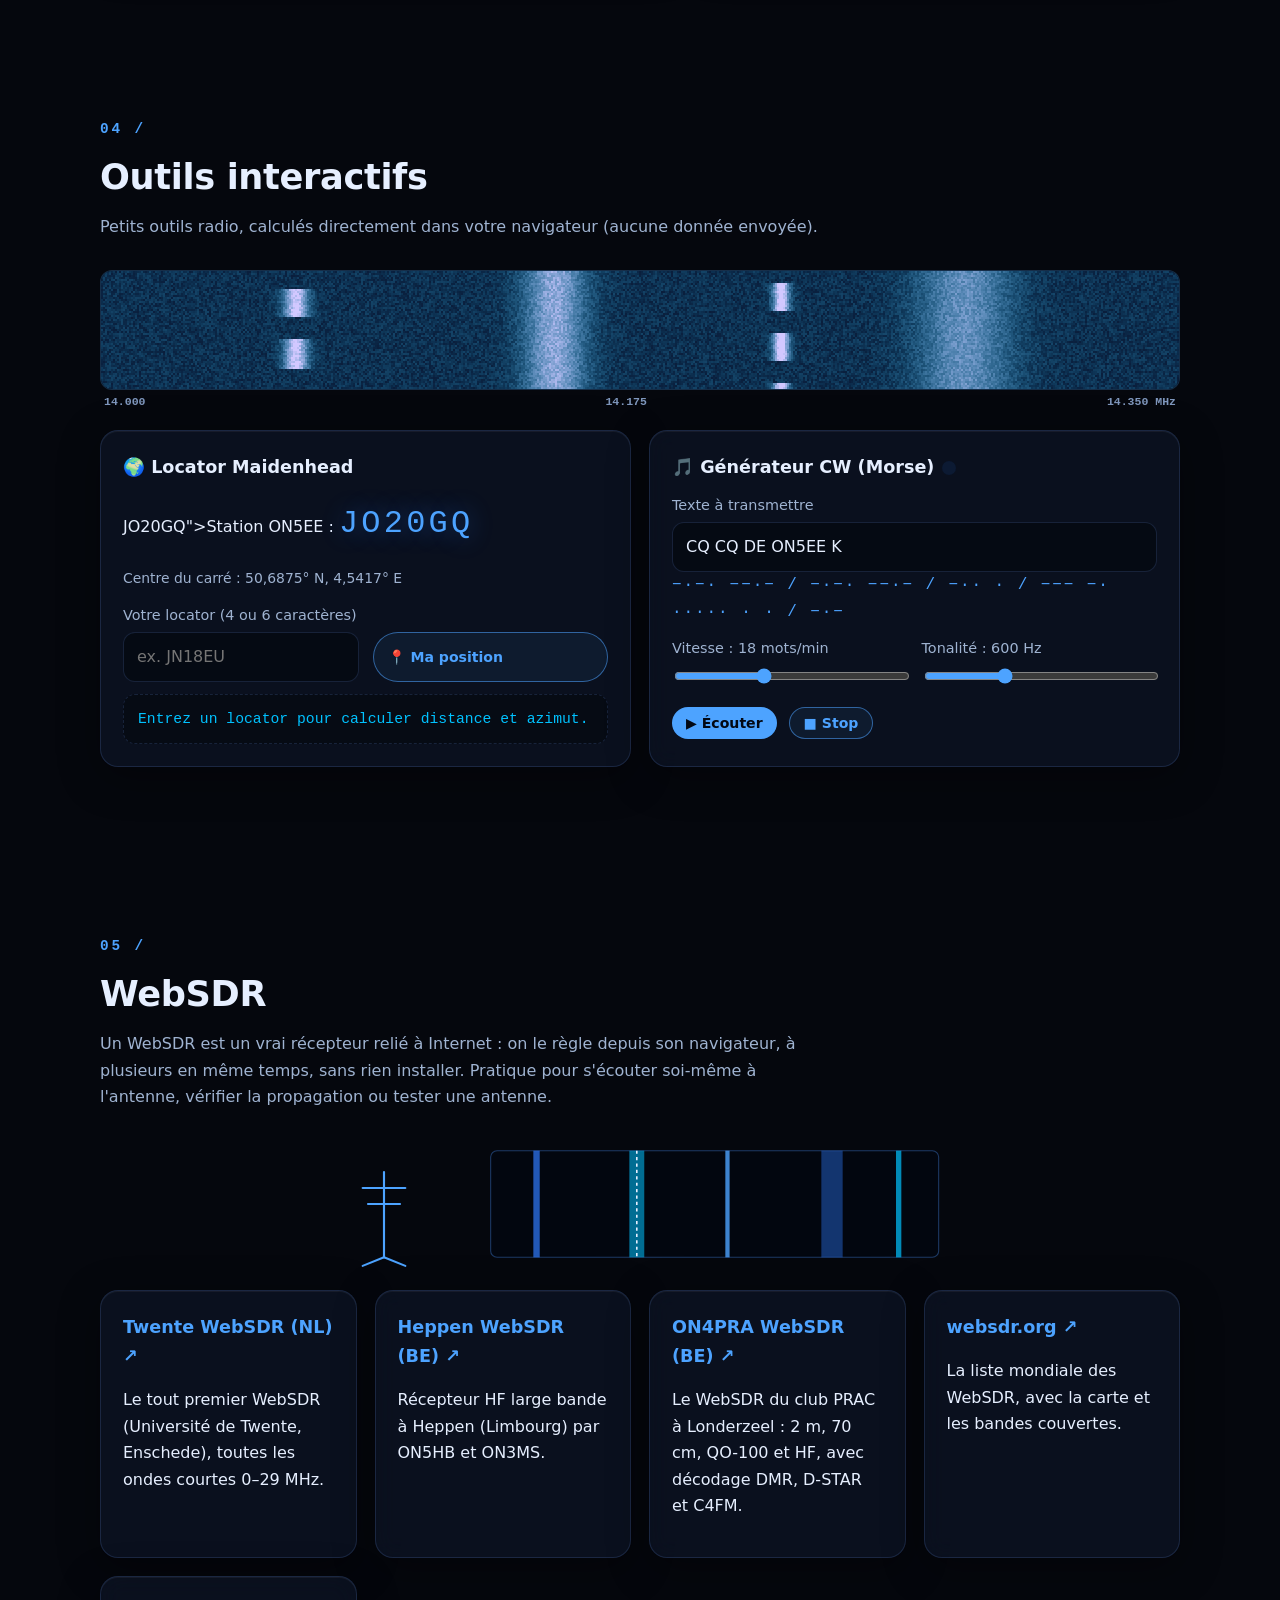
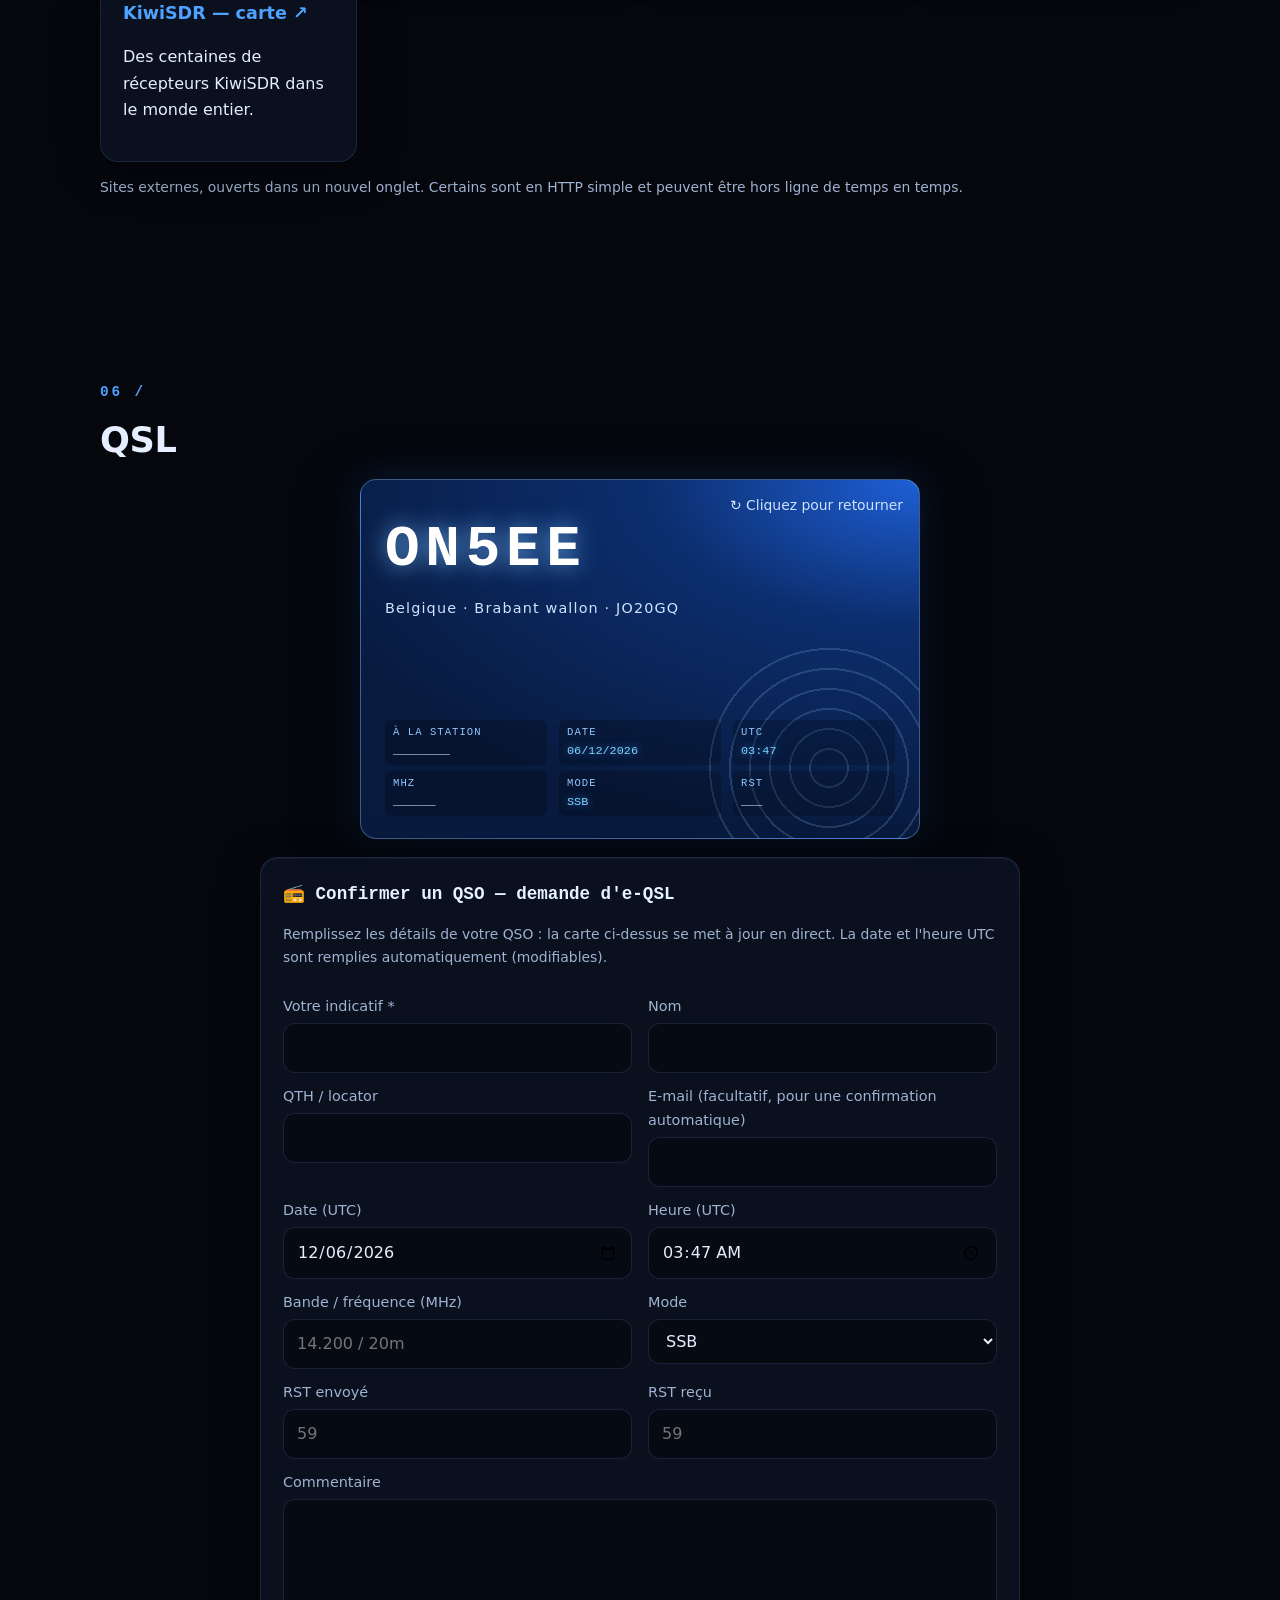
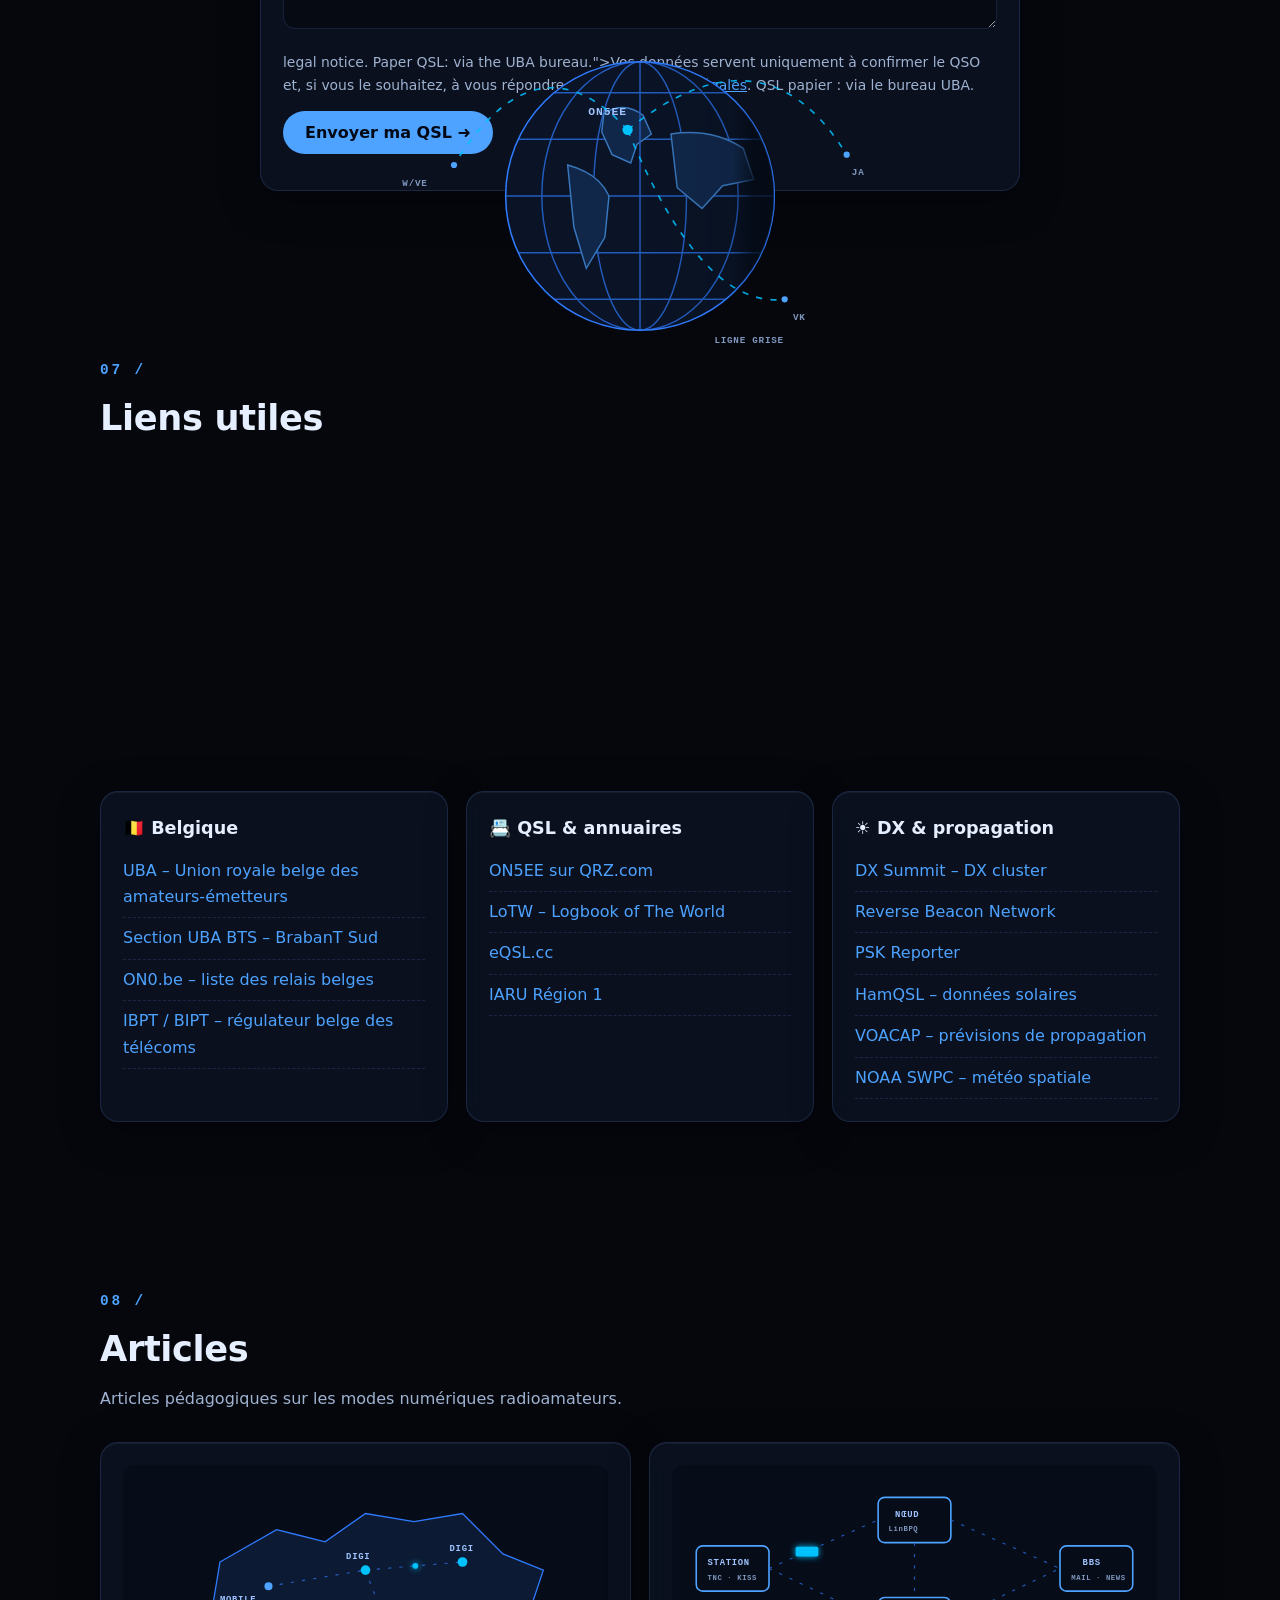
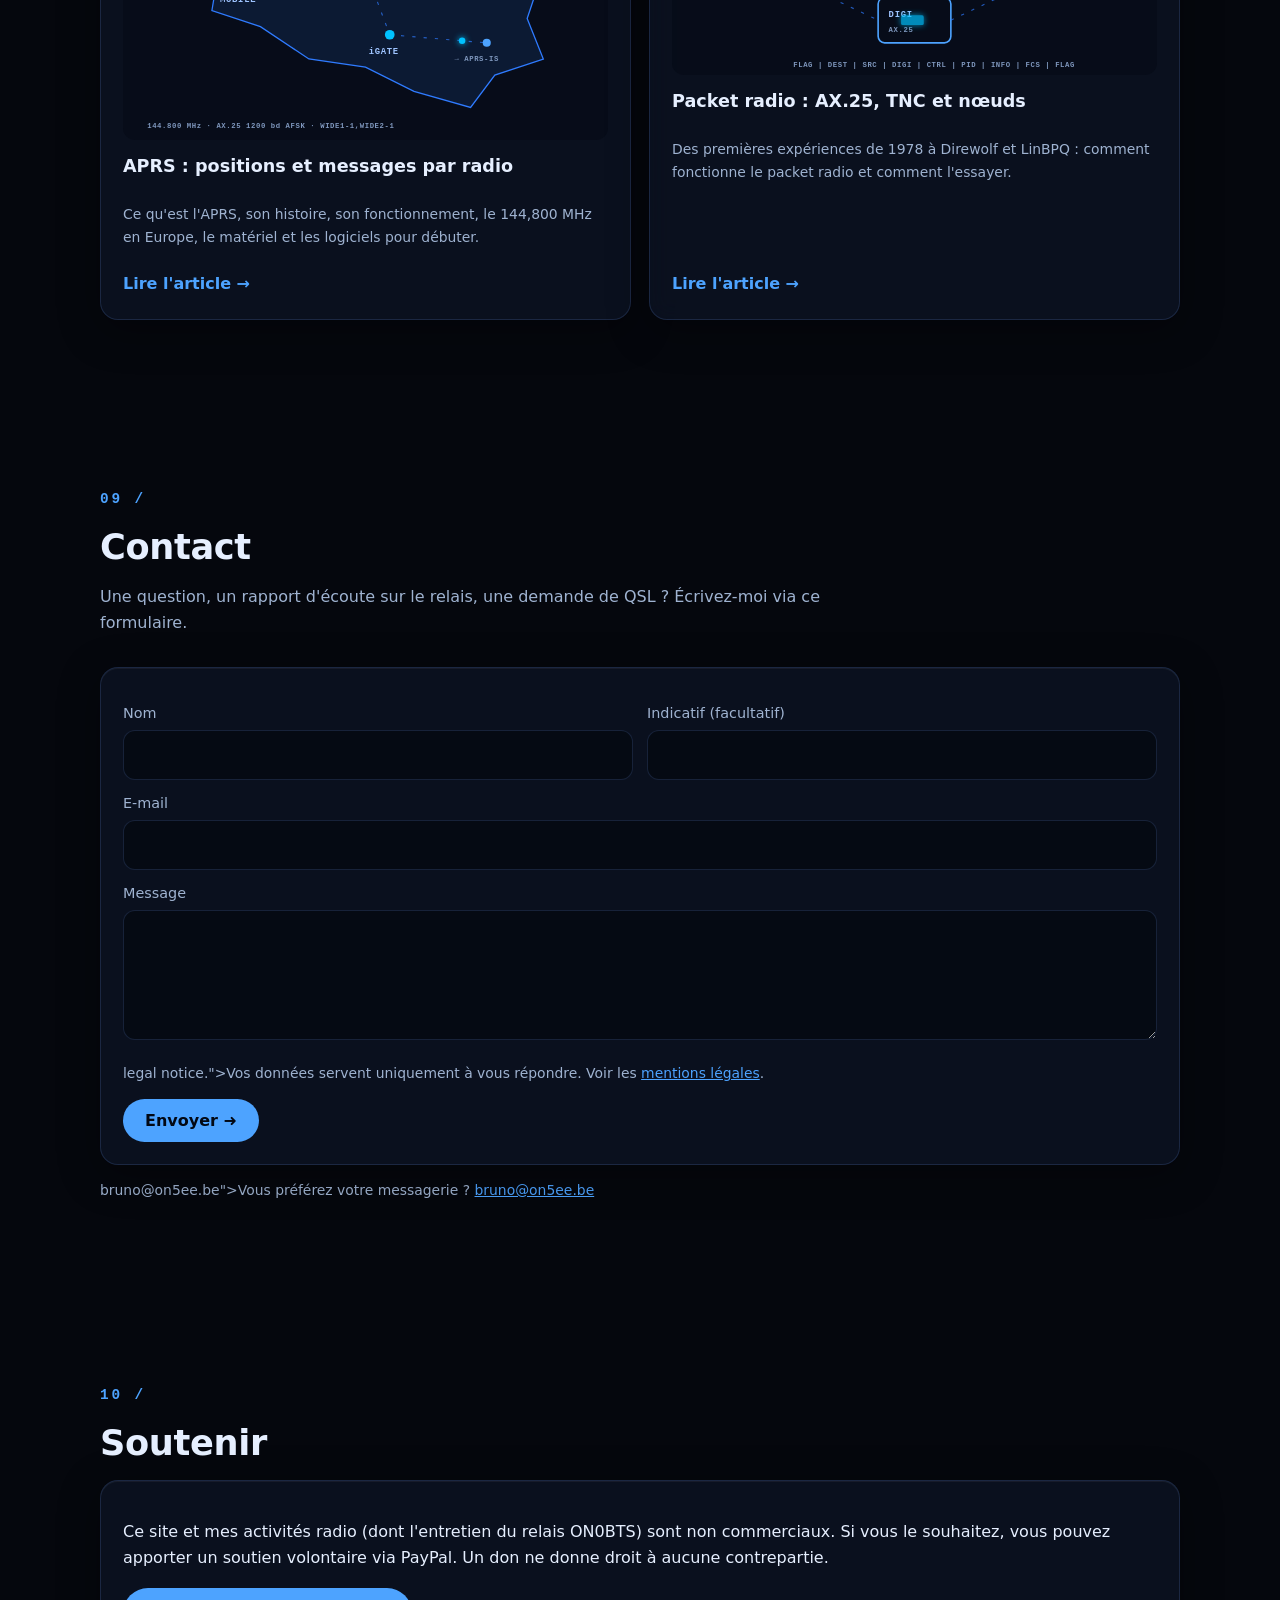
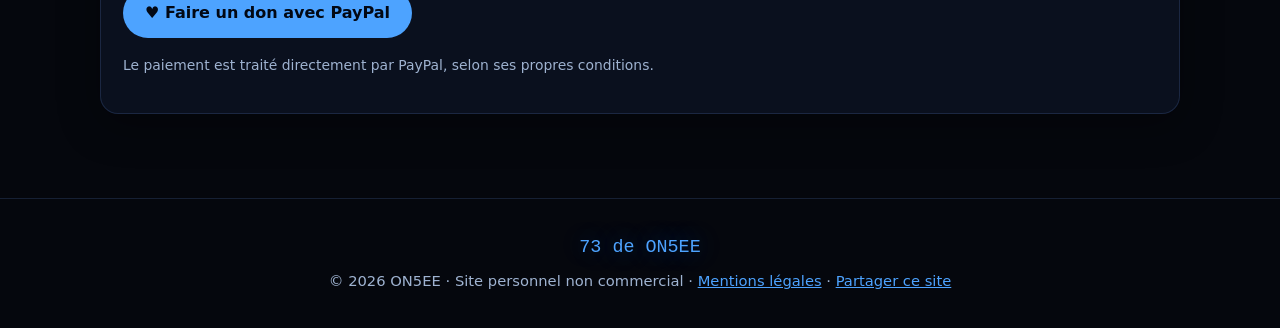
==== commit 1e0c7fcc: "QSL: corriger le pattern de l'indicatif (slash échappé pour Chrome)" ====
--- a/index.html
+++ b/index.html
@@ -269,7 +269,7 @@
     <input type="hidden" name="_autoresponse" value="Merci pour votre demande de QSL ! Elle est bien reçue et je confirmerai notre QSO dès que possible. QSL papier via le bureau UBA. / Thank you for your QSL request! It has been received and I will confirm our QSO as soon as possible. Paper QSL via the UBA bureau. 73 de Bruno ON5EE - https://on5ee.be">
     <input type="text" name="_honey" class="hp" tabindex="-1" autocomplete="off" aria-hidden="true">
     <div class="qrow">
-      <div><label for="q-call" data-en="Your callsign *">Votre indicatif *</label><input id="q-call" name="indicatif" required maxlength="15" pattern="[A-Za-z0-9/]{3,15}" autocapitalize="characters" spellcheck="false"></div>
+      <div><label for="q-call" data-en="Your callsign *">Votre indicatif *</label><input id="q-call" name="indicatif" required maxlength="15" pattern="[A-Za-z0-9\/]{3,15}" autocapitalize="characters" spellcheck="false"></div>
       <div><label for="q-name" data-en="Name">Nom</label><input id="q-name" name="nom" maxlength="60" autocomplete="name"></div>
       <div><label for="q-qth" data-en="QTH / locator">QTH / locator</label><input id="q-qth" name="qth_locator" maxlength="60"></div>
       <div><label for="q-email" data-en="E-mail (optional, for an automatic confirmation)">E-mail (facultatif, pour une confirmation automatique)</label><input id="q-email" type="email" name="email" autocomplete="email"></div>
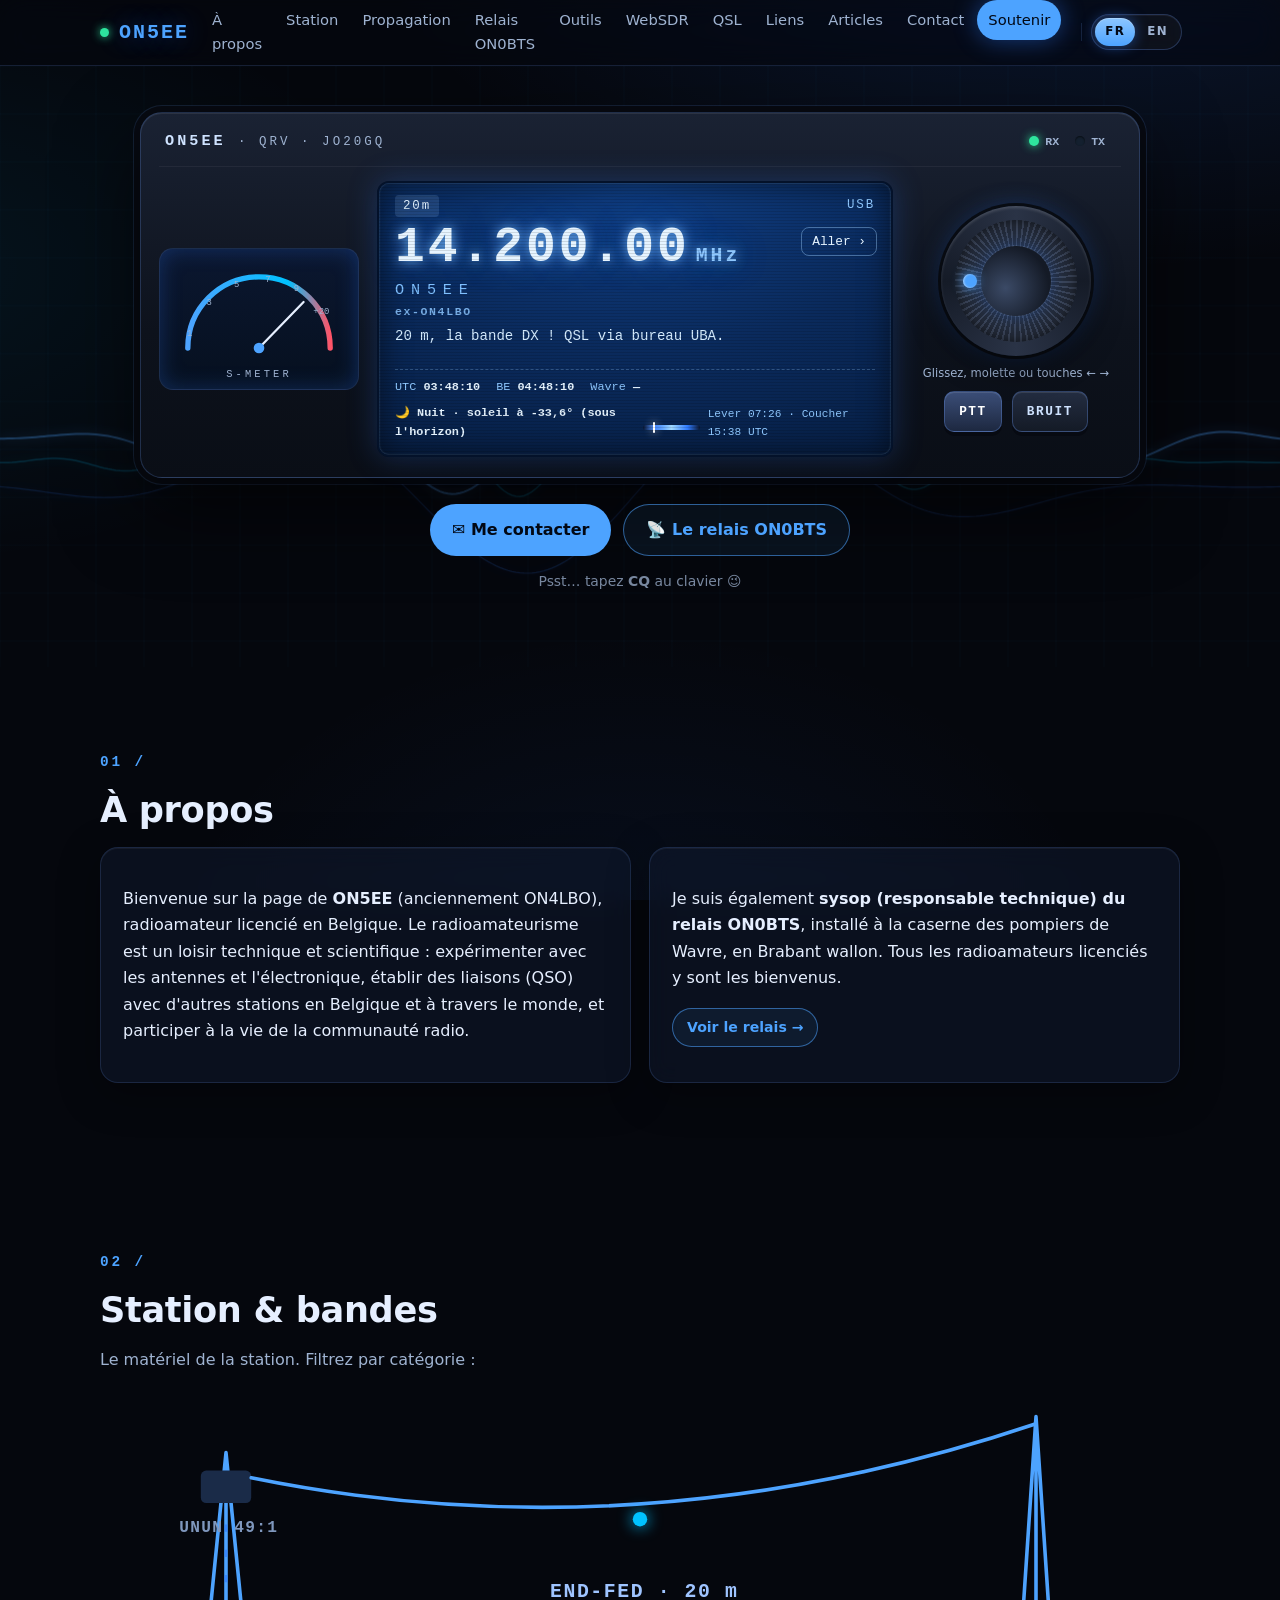
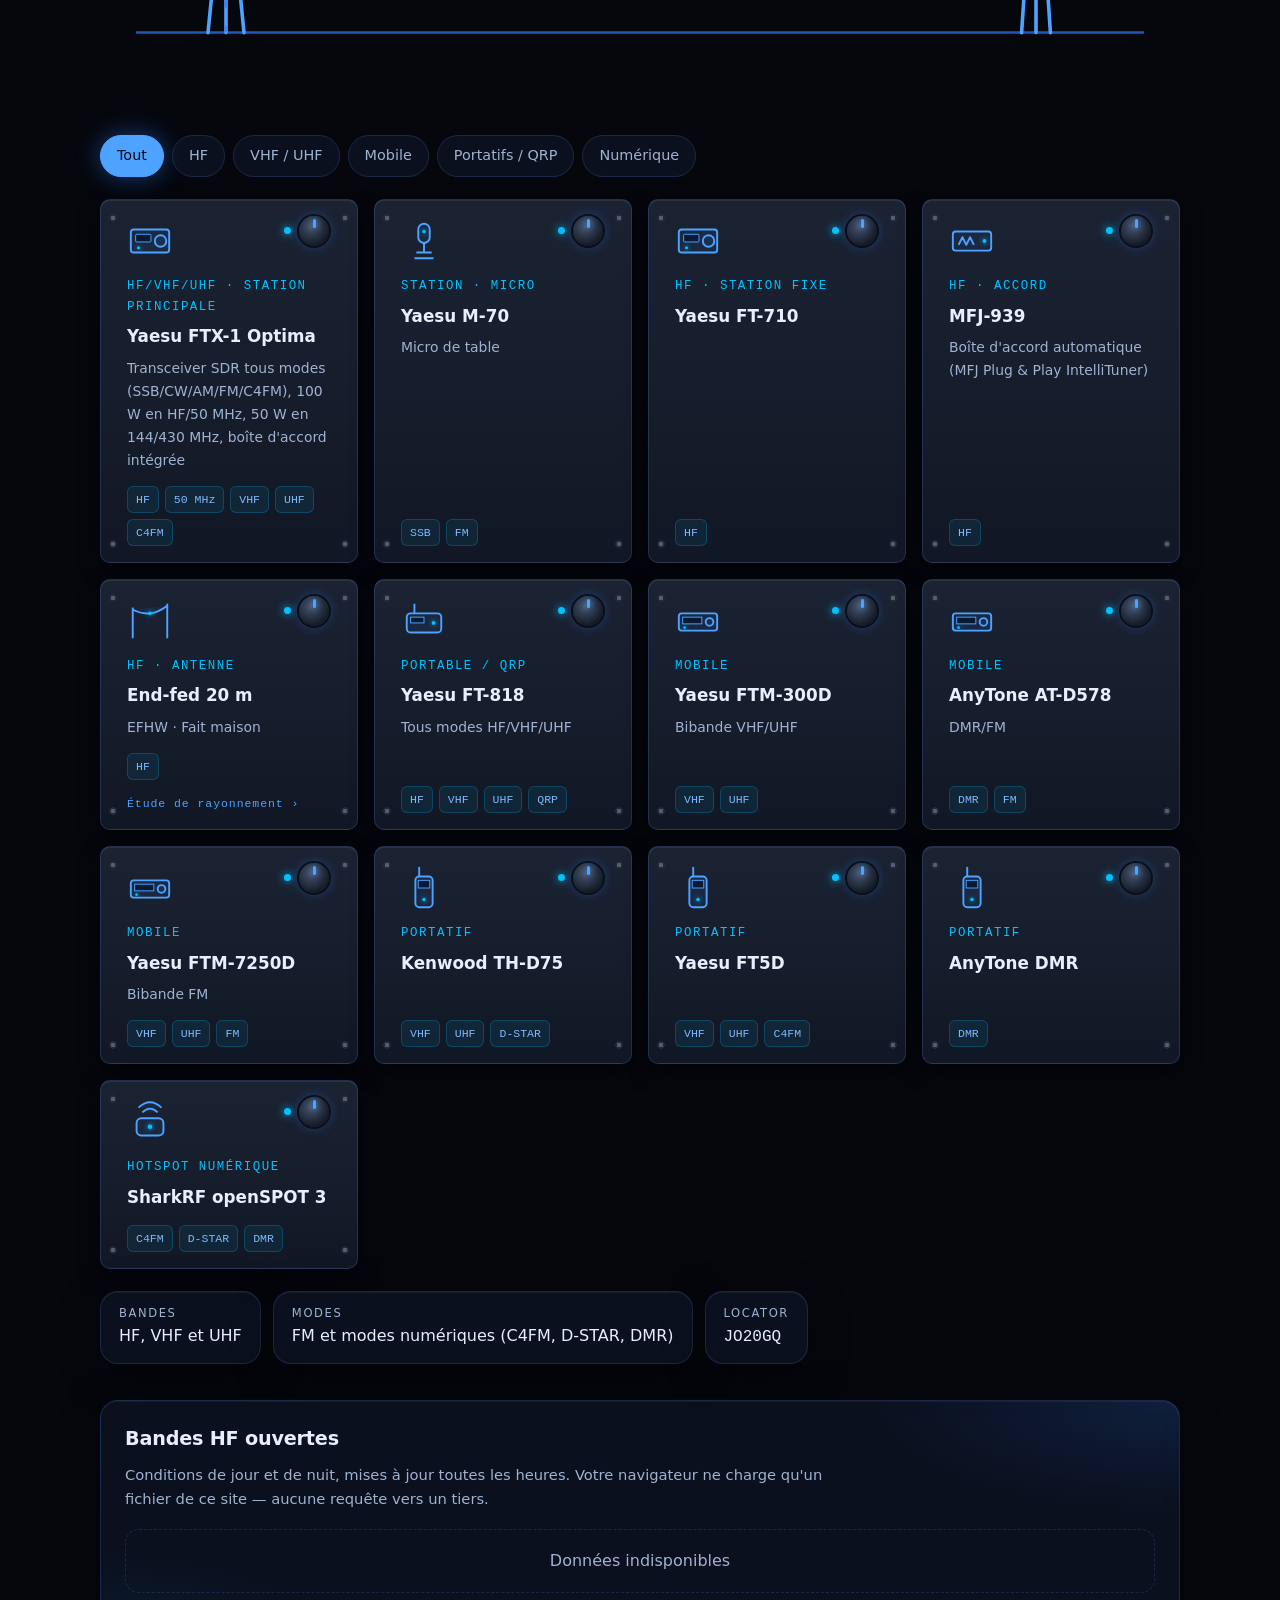
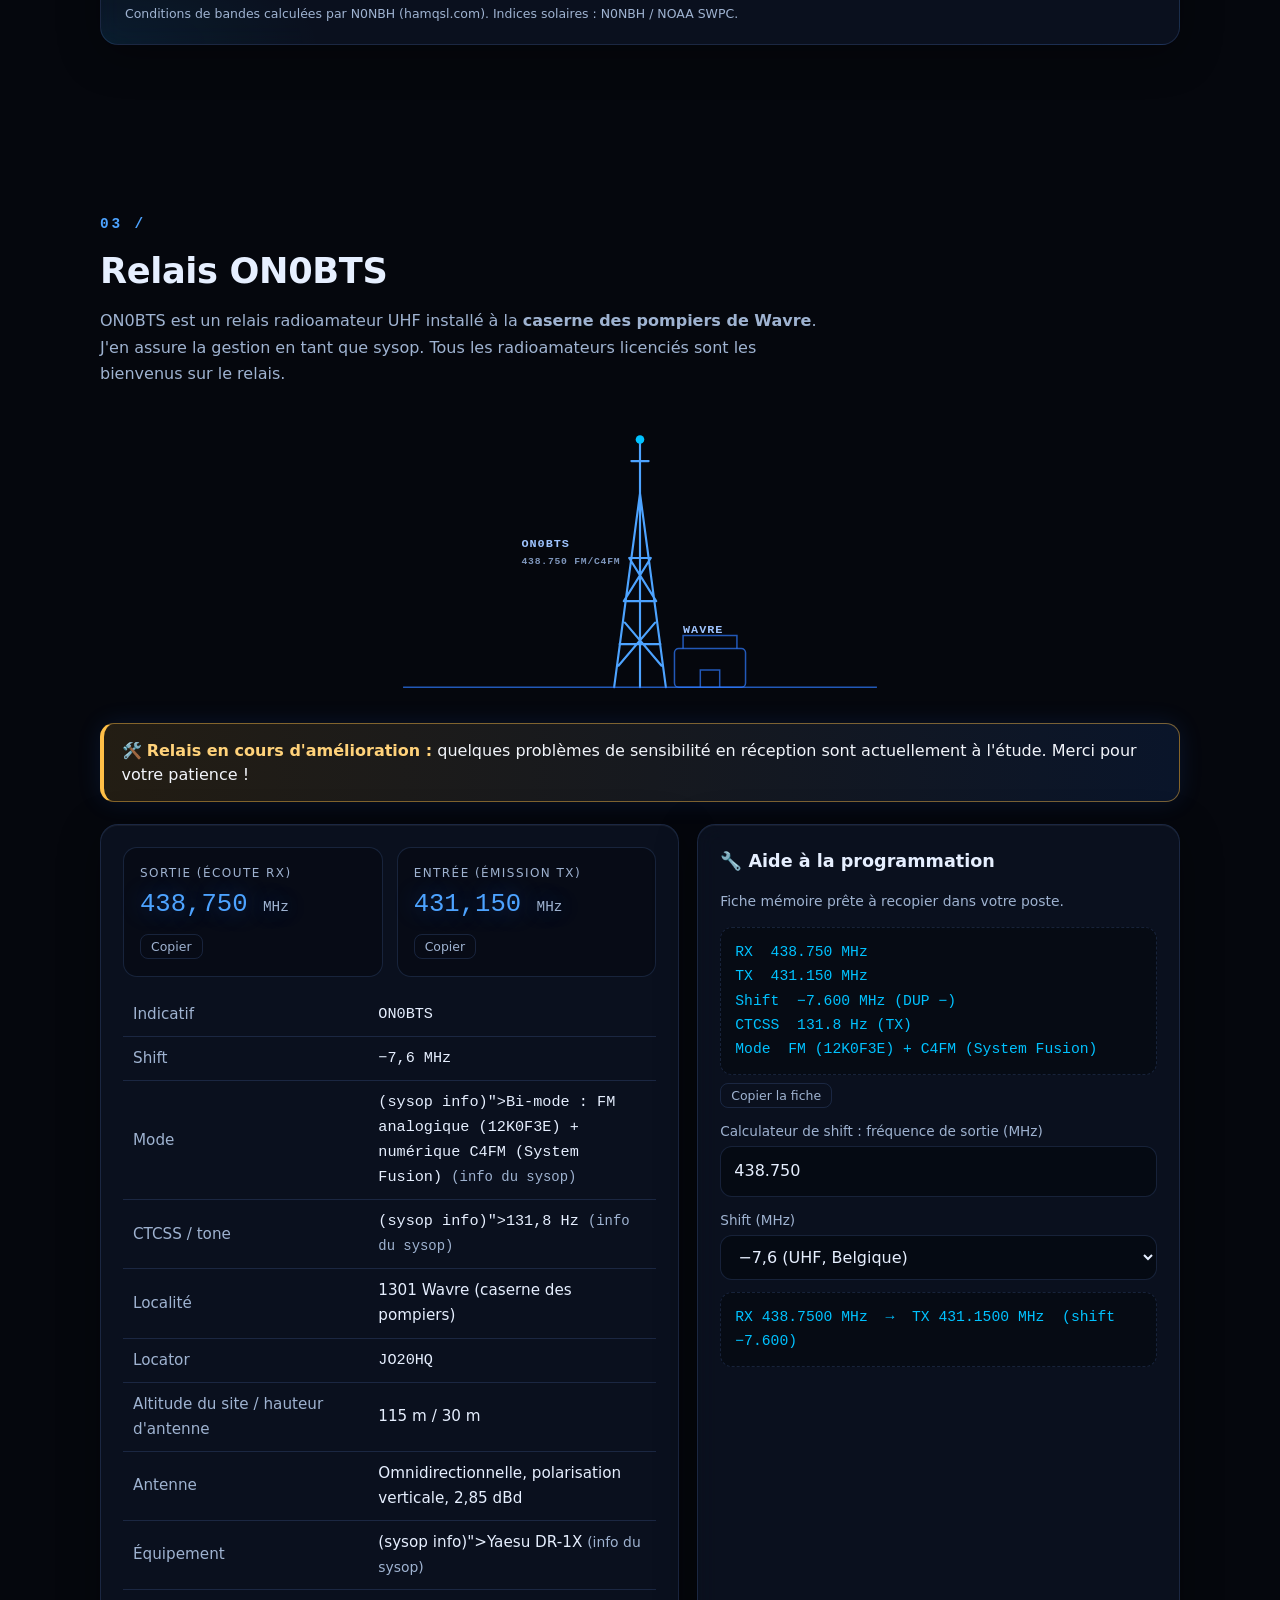
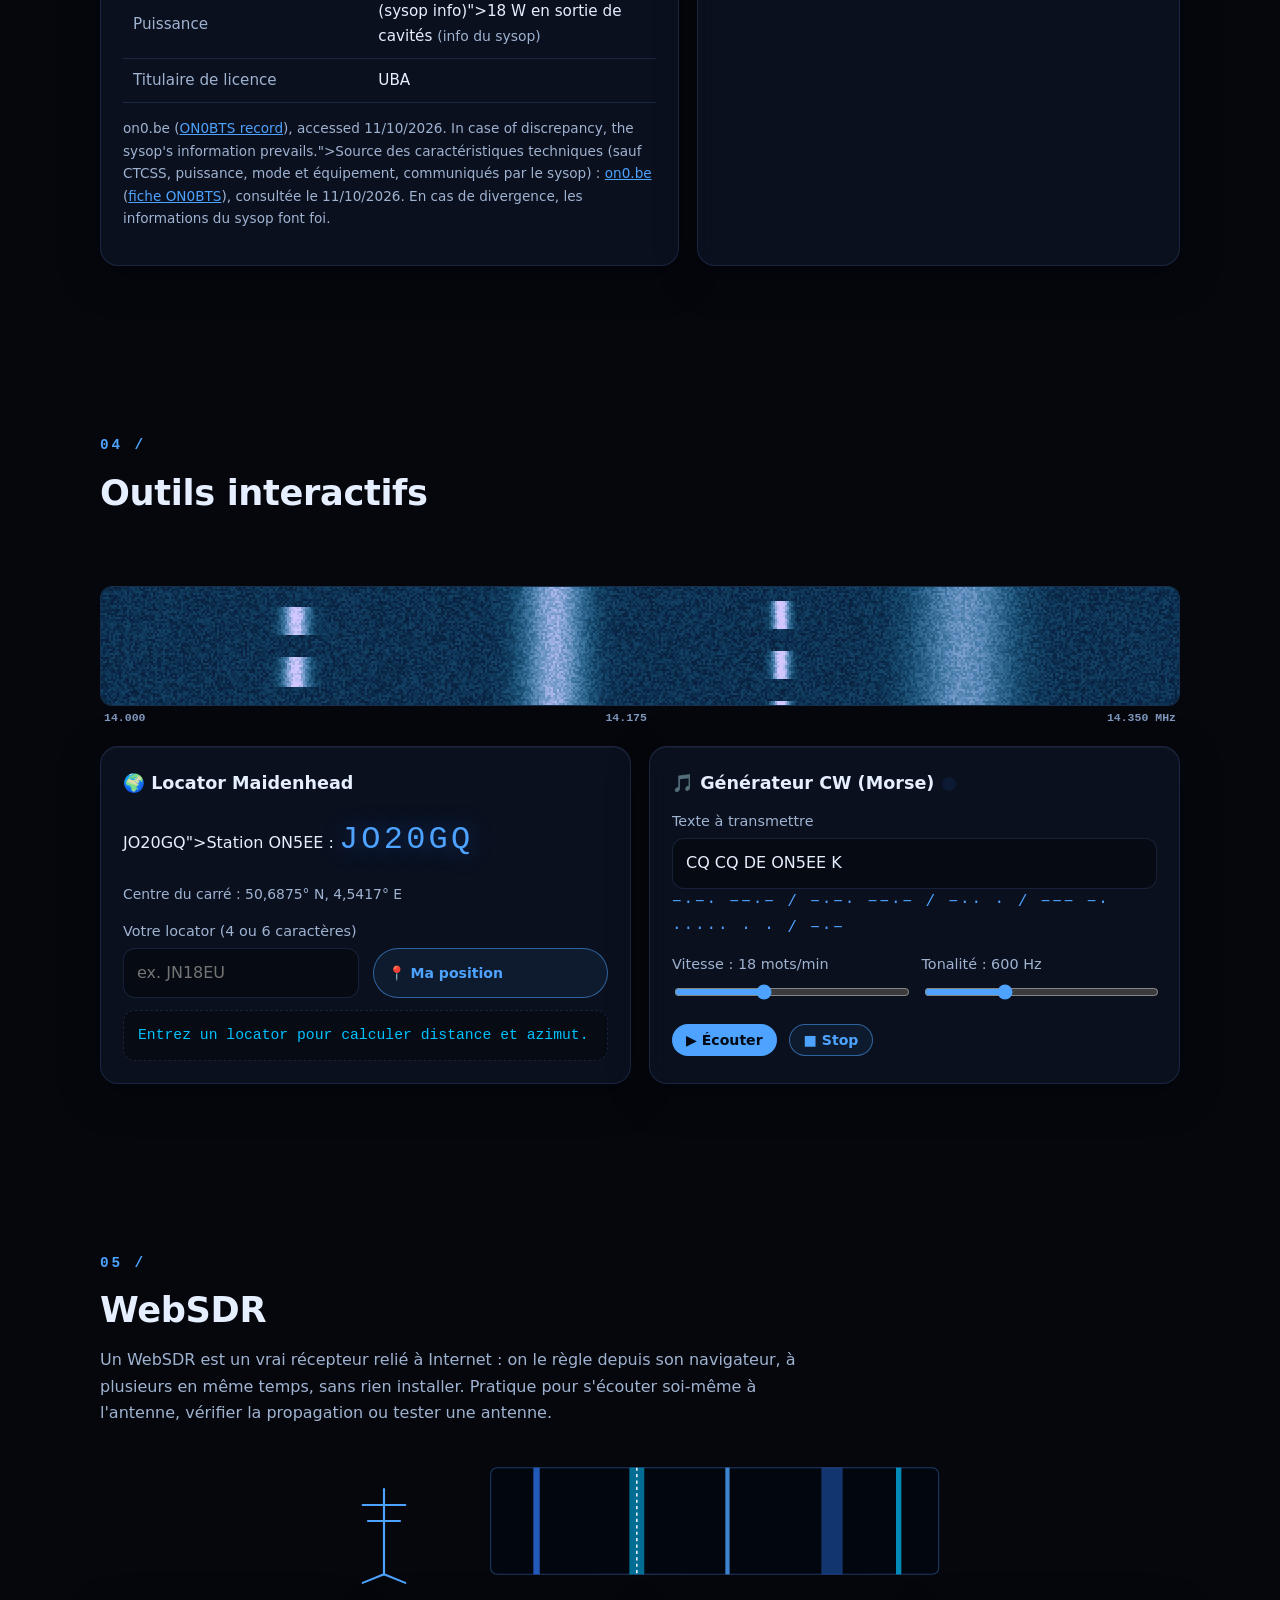
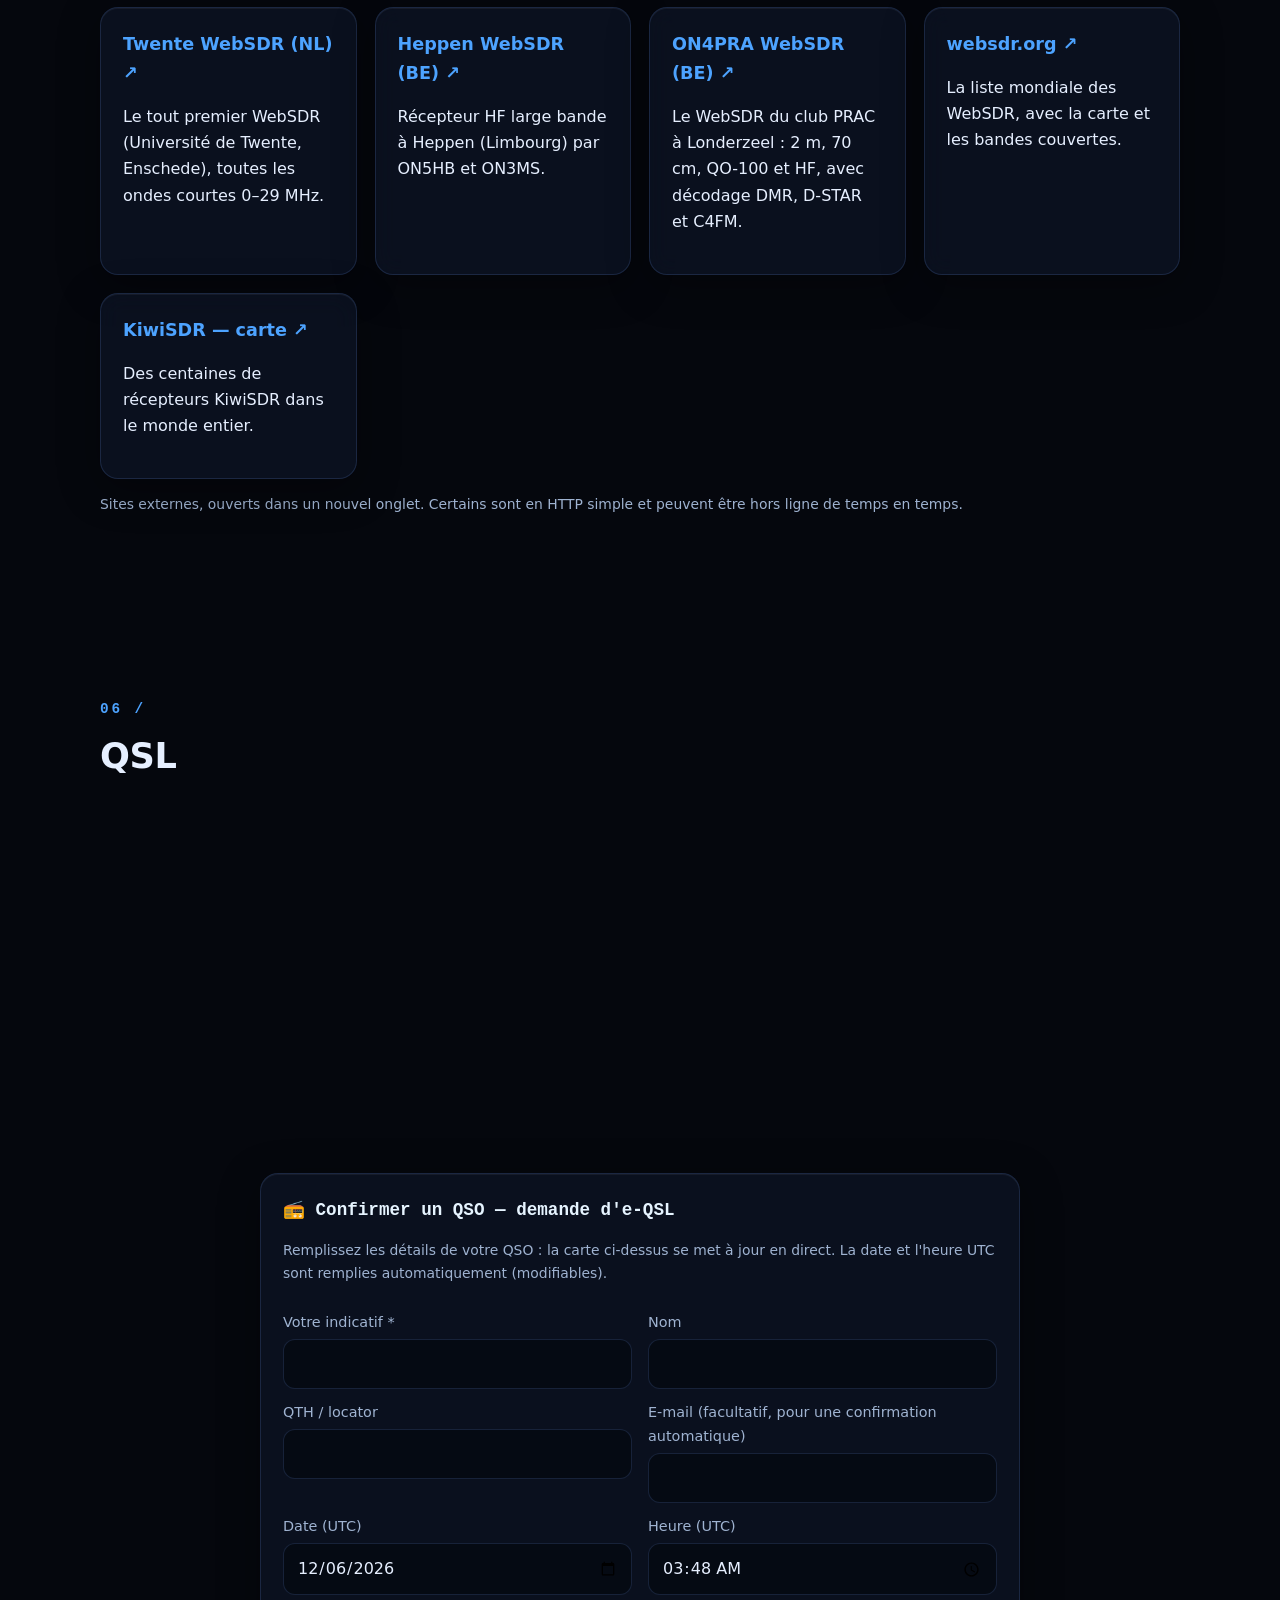
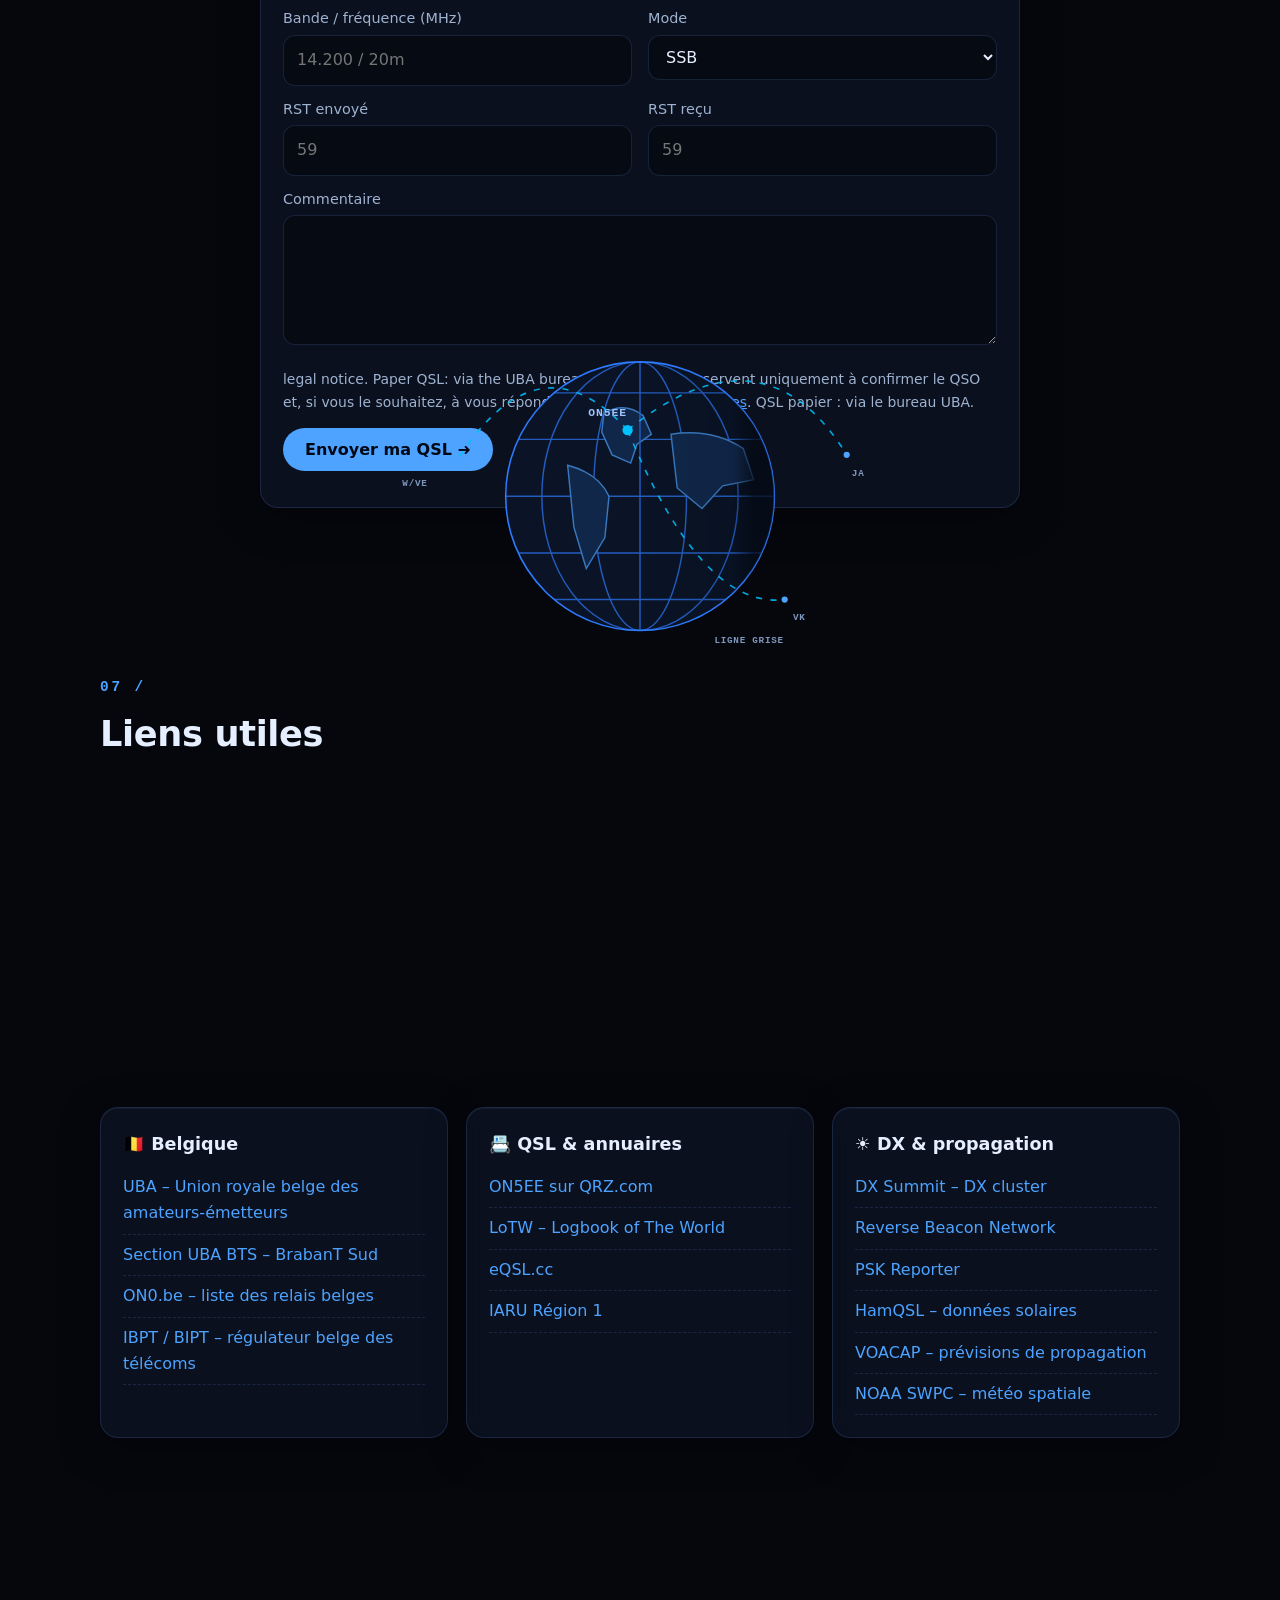
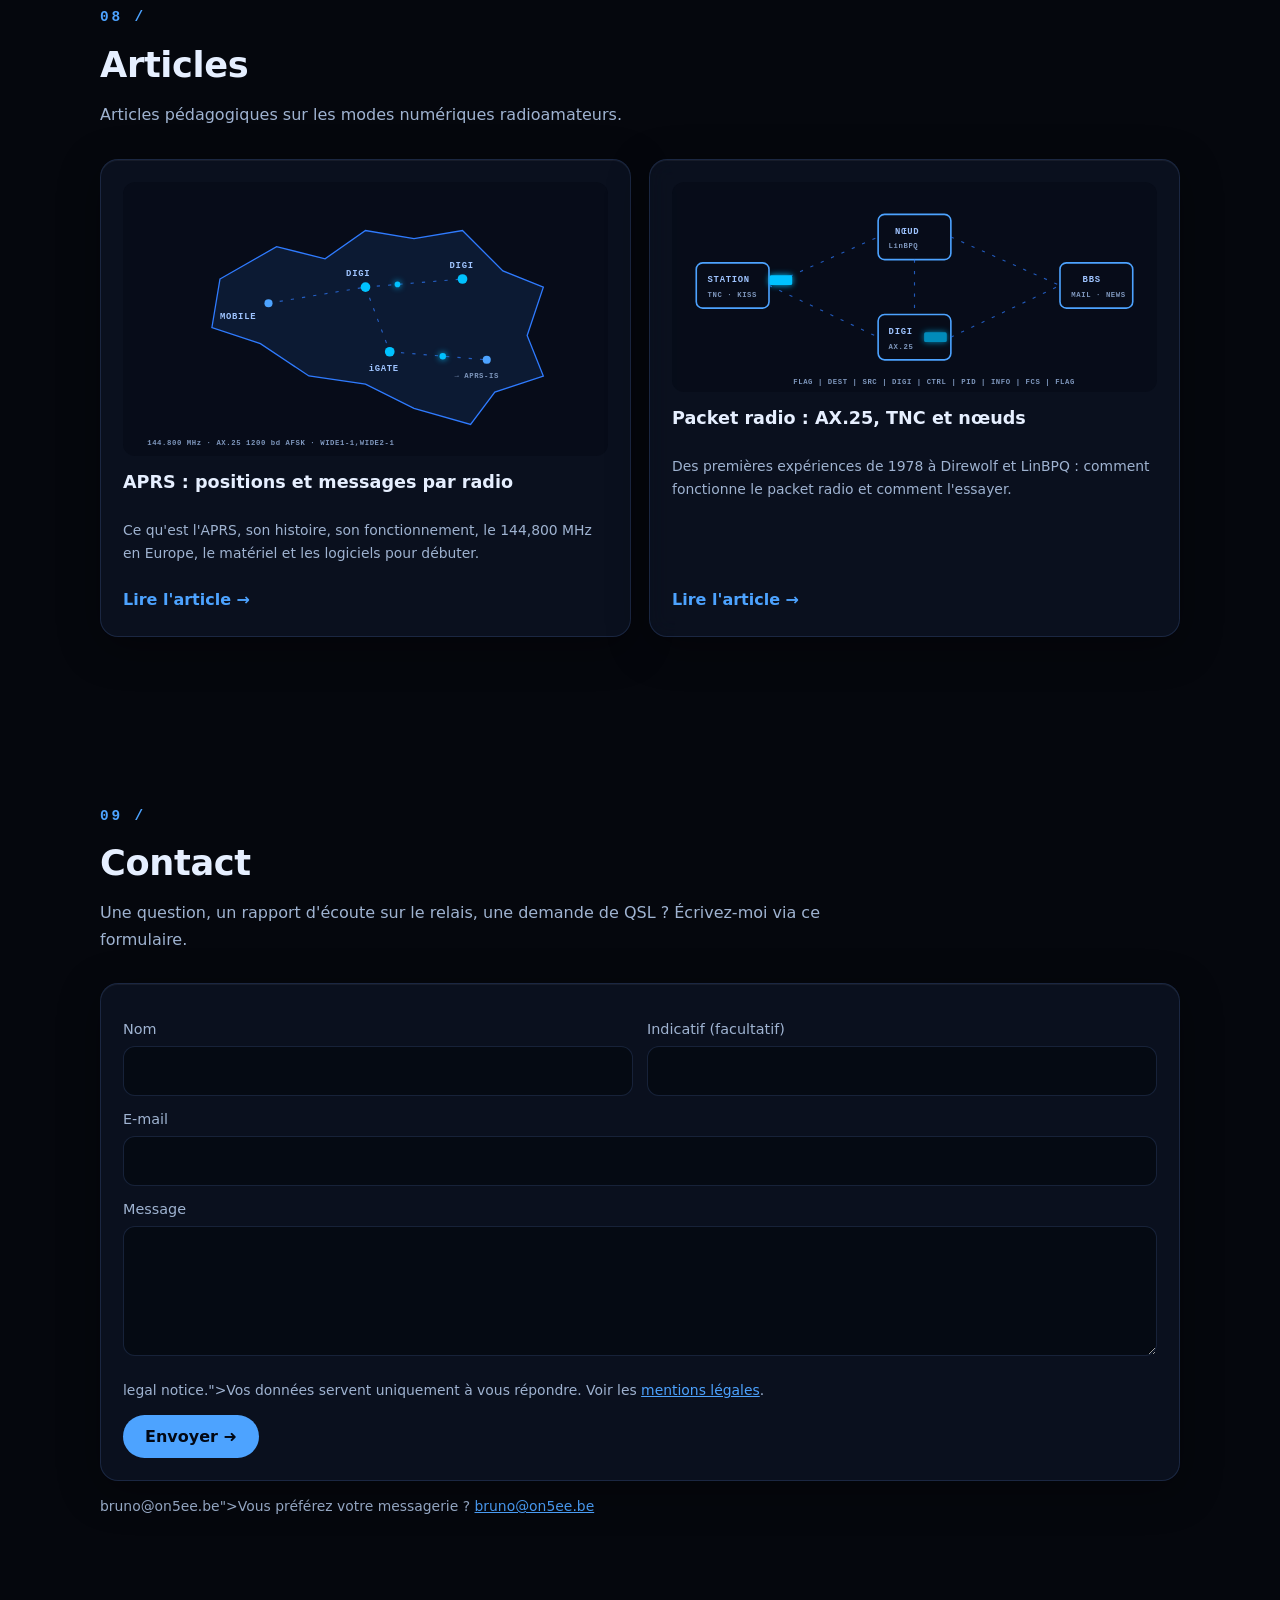
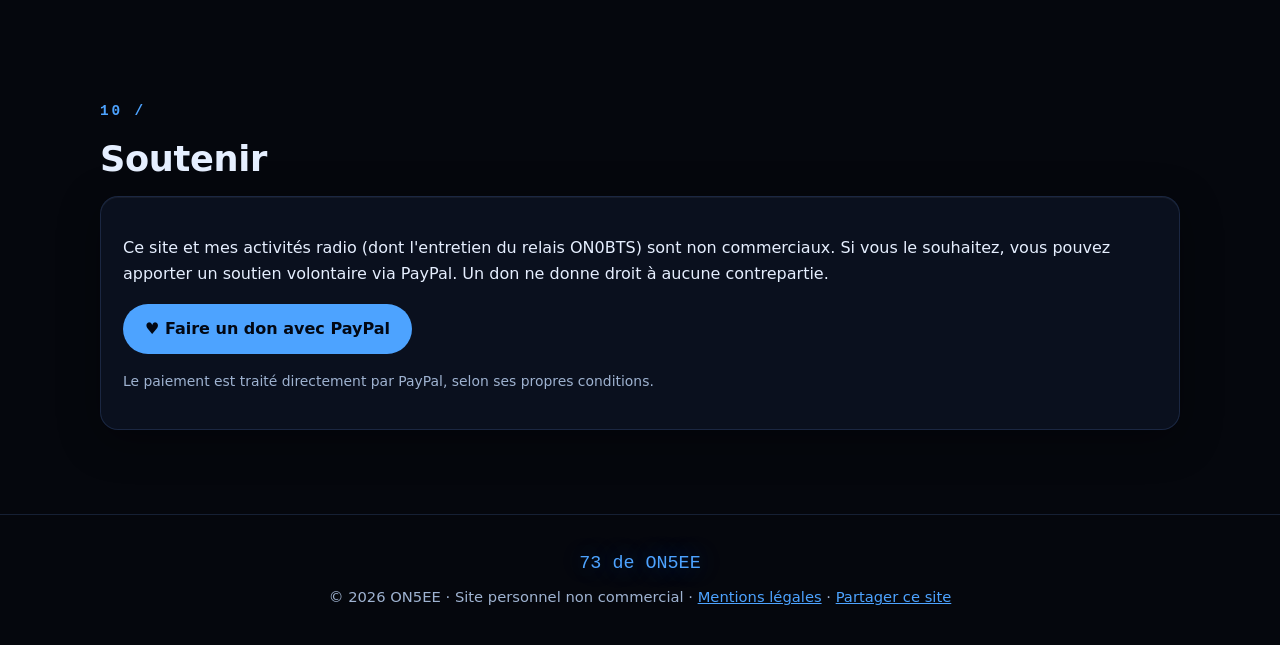
==== commit cadb7bee: "Page d'accueil : étude d'antenne EFHW et bandes HF ouvertes" ====
--- a/index.html
+++ b/index.html
@@ -11,6 +11,8 @@
 <link rel="stylesheet" href="style.css">
 <link rel="stylesheet" href="fun.css">
 <link rel="stylesheet" href="illu.css">
+<link rel="stylesheet" href="etude-antenne.css">
+<link rel="stylesheet" href="propagation.css">
 </head>
 <body>
 <a class="skip" href="#main" data-en="Skip to content">Aller au contenu</a>
@@ -21,6 +23,7 @@
   <nav id="menu" aria-label="Navigation principale" data-en-aria-label="Main navigation"><ul>
     <li><a href="#apropos" data-en="About">À propos</a></li>
     <li><a href="#station">Station</a></li>
+    <li><a href="#propagation" data-en="Propagation">Propagation</a></li>
     <li><a href="#relais" data-en="ON0BTS repeater">Relais ON0BTS</a></li>
     <li><a href="#outils" data-en="Tools">Outils</a></li>
     <li><a href="#websdr">WebSDR</a></li>
@@ -123,7 +126,7 @@
     <div class="glass card reveal" data-t="hf vu"><svg class="gico" viewBox="0 0 48 48" aria-hidden="true" focusable="false"><rect class="st" x="18" y="6" width="12" height="20" rx="6"/><path class="st" d="M24 26v10M14 42h20M16 36h16"/><circle class="k" cx="24" cy="14" r="1.8"/></svg><span class="role" data-en="Station · Microphone">Station · Micro</span><span class="name">Yaesu M-70</span><span class="small" data-en="Desktop microphone">Micro de table</span><div class="tags"><span class="tag">SSB</span><span class="tag">FM</span></div></div>
     <div class="glass card reveal" data-t="hf"><svg class="gico" viewBox="0 0 48 48" aria-hidden="true" focusable="false"><rect class="st" x="4" y="12" width="40" height="24" rx="3"/><rect x="9" y="17" width="16" height="8" rx="1" fill="#0a1a33" stroke="#4da3ff"/><circle class="st" cx="35" cy="24" r="6"/><circle class="k" cx="12" cy="31" r="1.6"/></svg><span class="role" data-en="HF · Base station">HF · Station fixe</span><span class="name">Yaesu FT-710</span><div class="tags"><span class="tag">HF</span></div></div>
     <div class="glass card reveal" data-t="hf"><svg class="gico" viewBox="0 0 48 48" aria-hidden="true" focusable="false"><rect class="st" x="4" y="14" width="40" height="20" rx="3"/><path class="st" d="M10 28l4-8 4 8 4-8 4 8"/><circle class="k" cx="37" cy="24" r="2"/></svg><span class="role" data-en="HF · Tuner">HF · Accord</span><span class="name">MFJ-939</span><span class="small" data-en="Automatic antenna tuner (MFJ Plug & Play IntelliTuner)">Boîte d'accord automatique (MFJ Plug & Play IntelliTuner)</span><div class="tags"><span class="tag">HF</span></div></div>
-    <div class="glass card reveal" data-t="hf"><svg class="gico" viewBox="0 0 48 48" aria-hidden="true" focusable="false"><path class="st" d="M6 42V10M42 42V6M6 12Q24 22 42 8"/><circle class="k" cx="24" cy="16" r="2"/></svg><span class="role" data-en="HF · Antenna">HF · Antenne</span><span class="name">End-fed 20 m</span><span class="small" data-en="Home-made">Fait maison</span><div class="tags"><span class="tag">HF</span></div></div>
+    <div class="glass card reveal card-etude" id="card-efhw" data-t="hf" role="button" tabindex="0" aria-haspopup="dialog" aria-controls="etude-efhw" aria-expanded="false" aria-label="End-fed 20 m : ouvrir l'étude de rayonnement" data-en-aria-label="End-fed 20 m: open the radiation study"><svg class="gico" viewBox="0 0 48 48" aria-hidden="true" focusable="false"><path class="st" d="M6 42V10M42 42V6M6 12Q24 22 42 8"/><circle class="k" cx="24" cy="16" r="2"/></svg><span class="role" data-en="HF · Antenna">HF · Antenne</span><span class="name">End-fed 20 m</span><span class="small" data-en="Home-made EFHW">EFHW · Fait maison</span><div class="tags"><span class="tag">HF</span></div><span class="etude-hint" data-en="Radiation study ›">Étude de rayonnement ›</span></div>
     <div class="glass card reveal" data-t="hf vu portable"><svg class="gico" viewBox="0 0 48 48" aria-hidden="true" focusable="false"><rect class="st" x="6" y="16" width="36" height="20" rx="4"/><path class="st" d="M14 16V6"/><rect x="10" y="20" width="14" height="6" fill="#0a1a33" stroke="#4da3ff"/><circle class="k" cx="34" cy="26" r="2"/></svg><span class="role">Portable / QRP</span><span class="name">Yaesu FT-818</span><span class="small" data-en="All-mode HF/VHF/UHF">Tous modes HF/VHF/UHF</span><div class="tags"><span class="tag">HF</span><span class="tag">VHF</span><span class="tag">UHF</span><span class="tag">QRP</span></div></div>
     <div class="glass card reveal" data-t="vu mobile"><svg class="gico" viewBox="0 0 48 48" aria-hidden="true" focusable="false"><rect class="st" x="4" y="16" width="40" height="18" rx="3"/><rect x="8" y="20" width="20" height="7" fill="#0a1a33" stroke="#4da3ff"/><circle class="st" cx="36" cy="25" r="4"/><circle class="k" cx="10" cy="31" r="1.4"/></svg><span class="role">Mobile</span><span class="name">Yaesu FTM-300D</span><span class="small" data-en="Dual-band VHF/UHF">Bibande VHF/UHF</span><div class="tags"><span class="tag">VHF</span><span class="tag">UHF</span></div></div>
     <div class="glass card reveal" data-t="vu mobile num"><svg class="gico" viewBox="0 0 48 48" aria-hidden="true" focusable="false"><rect class="st" x="4" y="16" width="40" height="18" rx="3"/><rect x="8" y="20" width="20" height="7" fill="#0a1a33" stroke="#4da3ff"/><circle class="st" cx="36" cy="25" r="4"/><circle class="k" cx="10" cy="31" r="1.4"/></svg><span class="role">Mobile</span><span class="name">AnyTone AT-D578</span><span class="small">DMR/FM</span><div class="tags"><span class="tag">DMR</span><span class="tag">FM</span></div></div>
@@ -137,6 +140,17 @@
     <div class="glass fact"><b data-en="Bands">Bandes</b><span data-en="HF, VHF and UHF">HF, VHF et UHF</span></div>
     <div class="glass fact"><b>Modes</b><span data-en="FM and digital modes (C4FM, D-STAR, DMR)">FM et modes numériques (C4FM, D-STAR, DMR)</span></div>
     <div class="glass fact"><b>Locator</b><span class="mono">JO20GQ</span></div>
+  </div>
+  <div class="prop-panel glass reveal" id="propagation">
+    <div class="prop-head">
+      <h3 data-en="Open HF bands">Bandes HF ouvertes</h3>
+      <p class="prop-updated" id="prop-updated"></p>
+    </div>
+    <p class="prop-lead" data-en="Day and night conditions, updated hourly. Your browser only loads a file from this website — no third-party request.">Conditions de jour et de nuit, mises à jour toutes les heures. Votre navigateur ne charge qu'un fichier de ce site — aucune requête vers un tiers.</p>
+    <div id="prop-body">
+      <p class="prop-wait" data-en="Loading…">Chargement…</p>
+    </div>
+    <p class="prop-credit" data-en="Calculated band conditions: N0NBH (hamqsl.com). Solar indices: N0NBH / NOAA SWPC.">Conditions de bandes calculées par N0NBH (hamqsl.com). Indices solaires : N0NBH / NOAA SWPC.</p>
   </div>
 </div></section>
 
@@ -383,11 +397,86 @@
   <div class="seventy" data-en="73 de ON5EE">73 de ON5EE</div>
   <div>© <span id="yr">2026</span> ON5EE · <span data-en="Personal non-commercial website">Site personnel non commercial</span> · <a href="mentions-legales.html" data-en="Legal notice">Mentions légales</a> · <a href="partager.html" data-en="Share this website">Partager ce site</a></div>
 </div></footer>
+<dialog class="etude" id="etude-efhw" aria-labelledby="etude-title">
+  <div class="etude-box">
+    <div class="etude-head">
+      <h2 id="etude-title"><span class="etude-kicker">ON5EE · JO20GQ · <span data-en="Wavre area">région de Wavre</span></span><span data-en="My EFHW antenna — radiation study">Mon antenne EFHW — étude de rayonnement</span></h2>
+      <button class="etude-close" type="button" data-etude-close aria-label="Fermer" data-en-aria-label="Close">×</button>
+    </div>
+    <div class="etude-body">
+      <table class="etude-specs">
+        <tbody>
+          <tr><th data-en="Type">Type</th><td data-en="End-fed half-wave (EFHW) with a 49:1 transformer">Antenne EFHW (end-fed half-wave) avec transfo 49:1</td></tr>
+          <tr><th data-en="Wire">Fil</th><td data-en="About 20 m of wire, then a coil, then 2 m of wire">Environ 20 m de fil, puis une self, puis 2 m de fil</td></tr>
+          <tr><th data-en="Height">Hauteur</th><td data-en="Transformer at 6–7 m, far end at 4 m (average ≈ 5 m)">Transfo à 6–7 m, extrémité à 4 m (moyenne ≈ 5 m)</td></tr>
+          <tr><th data-en="Orientation">Orientation</th><td data-en="Wire stretched north–south, end to the south">Fil tendu du nord au sud, extrémité au sud</td></tr>
+          <tr><th data-en="Bands">Bandes</th><td data-en="80, 40, 20, 15 and 10 m without a tuner; 17 and 12 m with the tuner">80, 40, 20, 15 et 10 m sans boîte d'accord ; 17 et 12 m avec la boîte d'accord</td></tr>
+        </tbody>
+      </table>
+
+      <div class="etude-bands" role="group" aria-label="Choisir une bande" data-en-aria-label="Choose a band">
+        <button type="button" data-band="8040" aria-pressed="true">80 / 40 m</button>
+        <button type="button" data-band="20" aria-pressed="false">20 m</button>
+        <button type="button" data-band="hi" aria-pressed="false">17 / 15 / 10 m</button>
+      </div>
+      <p class="etude-bandtxt" data-band-panel="8040" data-en="On 80 and 40 m the radiation is nearly vertical (NVIS): Belgium and neighbouring countries, out to about 0–600 km.">Sur 80 et 40 m, le rayonnement est presque vertical (NVIS) : la Belgique et les pays voisins, dans un rayon d'environ 0 à 600 km.</p>
+      <p class="etude-bandtxt" data-band-panel="20" hidden data-en="On 20 m, four diagonal lobes (NE, SE, SW, NW), for example towards the US East Coast, Scandinavia and Russia, the Middle East, the Canaries and West Africa.">Sur 20 m, quatre lobes en diagonale (NE, SE, SO, NO), par exemple vers la côte Est des États-Unis, la Scandinavie et la Russie, le Moyen-Orient, les Canaries et l'Afrique de l'Ouest.</p>
+      <p class="etude-bandtxt" data-band-panel="hi" hidden data-en="On 17, 15 and 10 m the lobes point north and south; south, towards Africa, is the most favourable direction.">Sur 17, 15 et 10 m, des lobes vers le nord et le sud ; le sud, vers l'Afrique, est la direction la plus favorable.</p>
+
+      <h3 class="etude-sub" id="etude-diagrammes" data-en="Diagrams">Diagrammes</h3>
+      <div class="etude-gallery" id="etude-gallery">
+        <figure class="etude-shot">
+          <button type="button" data-full="images/carte_contacts_on5ee.webp" aria-label="Agrandir : carte des zones de contact" data-en-aria-label="Enlarge: contact zones map">
+            <img src="images/carte_contacts_on5ee.webp" width="1196" height="1122" loading="lazy" decoding="async" alt="Carte du monde centrée sur la station, zones de contact possibles par bande / World map centred on the station, possible contact zones by band">
+          </button>
+          <figcaption data-en="World map centred on the station: possible contact zones by band.">Carte du monde centrée sur la station : zones de contact possibles par bande.</figcaption>
+        </figure>
+        <figure class="etude-shot">
+          <button type="button" data-full="images/antenne_3d_on5ee.webp" aria-label="Agrandir : rayonnement en 3D" data-en-aria-label="Enlarge: 3D radiation patterns">
+            <img src="images/antenne_3d_on5ee.webp" width="1575" height="1050" loading="lazy" decoding="async" alt="Rayonnement en 3D de l'antenne par bande / 3D radiation pattern of the antenna per band">
+          </button>
+          <figcaption data-en="3D radiation pattern per band (80, 40, 20, 17, 15 and 10 m).">Rayonnement en 3D par bande (80, 40, 20, 17, 15 et 10 m).</figcaption>
+        </figure>
+        <figure class="etude-shot">
+          <button type="button" data-full="images/antenne_azimut_on5ee.webp" aria-label="Agrandir : diagrammes d'azimut" data-en-aria-label="Enlarge: azimuth patterns">
+            <img src="images/antenne_azimut_on5ee.webp" width="1430" height="1045" loading="lazy" decoding="async" alt="Diagrammes d'azimut vus de dessus / Azimuth patterns seen from above">
+          </button>
+          <figcaption data-en="Azimuth patterns seen from above.">Diagrammes vus de dessus, en azimut.</figcaption>
+        </figure>
+        <figure class="etude-shot">
+          <button type="button" data-full="images/horizon_on5ee.webp" aria-label="Agrandir : angle d'horizon" data-en-aria-label="Enlarge: horizon angle">
+            <img src="images/horizon_on5ee.webp" width="1600" height="1309" loading="lazy" decoding="async" alt="Angle d'horizon dû au relief, direction par direction / Horizon angle from terrain, direction by direction">
+          </button>
+          <figcaption data-en="Horizon angle from terrain, direction by direction.">Angle d'horizon dû au relief, direction par direction.</figcaption>
+        </figure>
+      </div>
+
+      <div class="etude-relief">
+        <strong data-en="Terrain">Relief</strong>
+        <span data-en="The station sits at the bottom of the Dyle valley, but the horizon stays under 3.4° in every direction, with a maximum to the north. The south is clear at under 1°, so no band is masked.">La station est au fond de la vallée de la Dyle, mais l'horizon reste sous 3,4° partout, avec un maximum au nord. Le sud est dégagé à moins de 1°, donc aucune bande n'est masquée.</span>
+      </div>
+      <p class="etude-note" data-en="Simplified model, without the effect of the coax or the real ground.">Modèle simplifié, sans l'effet du coaxial ni du sol réel.</p>
+    </div>
+  </div>
+  <div class="etude-lite" hidden>
+    <div class="etude-lite-bar">
+      <button class="etude-close" type="button" data-etude-close aria-label="Fermer l'agrandissement" data-en-aria-label="Close the enlargement">×</button>
+    </div>
+    <button class="etude-lite-nav etude-lite-prev" type="button" aria-label="Image précédente" data-en-aria-label="Previous image">‹</button>
+    <button class="etude-lite-nav etude-lite-next" type="button" aria-label="Image suivante" data-en-aria-label="Next image">›</button>
+    <figure>
+      <img alt="">
+      <figcaption></figcaption>
+    </figure>
+  </div>
+</dialog>
 <div class="toast" id="toast" role="status" aria-live="polite"></div>
 <script src="i18n.js"></script>
 <script src="app.js" defer></script>
 <script src="fun.js" defer></script>
 <script src="illu.js" defer></script>
+<script src="etude-antenne.js" defer></script>
+<script src="propagation.js" defer></script>
 <canvas id="confetti" aria-hidden="true"></canvas>
 </body>
 </html>
--- a/etude-antenne.css
+++ b/etude-antenne.css
@@ -0,0 +1,135 @@
+/* ON5EE — étude de rayonnement de l'antenne EFHW. Thème du site, aucune police externe. */
+
+/* Carte cliquable dans le rack station */
+#gear .card.card-etude{cursor:pointer}
+#gear .card.card-etude:hover,
+#gear .card.card-etude:focus-visible{
+  border-color:rgba(77,163,255,.55);
+  box-shadow:0 14px 44px rgba(0,0,0,.5),0 0 30px rgba(47,123,255,.22);
+}
+.etude-hint{
+  display:inline-flex;align-items:center;gap:4px;margin-top:8px;
+  font-family:var(--mono);font-size:.72rem;letter-spacing:.08em;
+  color:var(--acc);text-transform:none;
+}
+#gear .card.card-etude:hover .etude-hint,
+#gear .card.card-etude:focus-visible .etude-hint{color:#cfe6ff}
+
+/* Boîte de dialogue */
+dialog.etude{
+  width:min(940px,calc(100vw - 20px));
+  max-height:min(92vh,980px);
+  padding:0;border:1px solid var(--line);border-radius:var(--r);
+  background:
+    radial-gradient(700px 280px at 100% 0%,rgba(47,123,255,.14),transparent 60%),
+    radial-gradient(500px 240px at 0% 100%,rgba(0,194,255,.07),transparent 55%),
+    #080c16;
+  color:var(--txt);box-shadow:0 24px 80px rgba(0,0,0,.65),0 0 40px rgba(47,123,255,.18);
+  overflow:hidden;
+}
+dialog.etude::backdrop{
+  background:rgba(2,8,20,.78);
+  -webkit-backdrop-filter:blur(8px);backdrop-filter:blur(8px);
+}
+dialog.etude[open]{animation:etude-in .28s ease}
+@keyframes etude-in{from{opacity:0;transform:translateY(14px) scale(.98)}to{opacity:1;transform:none}}
+
+.etude-box{display:flex;flex-direction:column;max-height:min(92vh,980px)}
+.etude-head{
+  position:sticky;top:0;z-index:3;display:flex;align-items:flex-start;justify-content:space-between;gap:12px;
+  padding:16px 18px 14px 22px;
+  background:#080c16;
+  border-bottom:1px solid var(--line);
+}
+.etude-sub{margin:4px 0 12px;font-size:1.05rem;scroll-margin-top:8px}
+#etude-gallery{scroll-margin-top:8px}
+
+.etude-head h2{margin:0;font-size:clamp(1.15rem,3vw,1.45rem);letter-spacing:-.01em;padding-right:8px;line-height:1.3}
+.etude-kicker{display:block;font-family:var(--mono);font-size:.72rem;letter-spacing:.18em;color:var(--acc2);margin-bottom:4px;font-weight:600}
+.etude-close{
+  flex:0 0 auto;width:44px;height:44px;border-radius:12px;border:1px solid var(--line);
+  background:rgba(255,255,255,.04);color:var(--txt);font-size:1.6rem;line-height:1;cursor:pointer;
+  display:grid;place-items:center;font-family:inherit;padding:0;
+}
+.etude-close:hover{border-color:var(--acc);color:#fff;background:rgba(77,163,255,.12)}
+
+.etude-body{padding:8px 22px 28px;overflow:auto;-webkit-overflow-scrolling:touch}
+
+/* Fiche technique */
+.etude-specs{width:100%;border-collapse:collapse;font-size:.95rem;margin:8px 0 22px}
+.etude-specs th,.etude-specs td{text-align:left;padding:8px 10px;border-bottom:1px solid var(--line);vertical-align:top}
+.etude-specs th{color:var(--mut);font-weight:500;width:34%;font-size:.82rem;letter-spacing:.06em;text-transform:uppercase}
+
+/* Pilules de bande */
+.etude-bands{display:flex;flex-wrap:wrap;gap:8px;margin:0 0 12px}
+.etude-bands button{
+  background:var(--glass);border:1px solid var(--line);color:var(--mut);
+  padding:8px 16px;border-radius:999px;cursor:pointer;font:inherit;font-size:.9rem;font-family:var(--mono);
+  letter-spacing:.04em;transition:all .2s;
+}
+.etude-bands button:hover{color:var(--txt);border-color:rgba(77,163,255,.5)}
+.etude-bands button[aria-pressed="true"]{background:var(--acc);color:var(--ink);border-color:var(--acc);box-shadow:var(--glow)}
+.etude-bandtxt{
+  margin:0 0 22px;padding:14px 16px;border-radius:14px;
+  background:rgba(0,194,255,.06);border:1px solid rgba(0,194,255,.22);
+  color:var(--txt);line-height:1.6;
+}
+.etude-bandtxt[hidden]{display:none!important}
+
+/* Galerie */
+.etude-gallery{display:grid;grid-template-columns:1fr 1fr;gap:14px;margin:0 0 22px}
+.etude-shot{margin:0;display:flex;flex-direction:column;gap:8px}
+.etude-shot button{
+  display:block;width:100%;padding:0;margin:0;border:1px solid var(--line);border-radius:12px;
+  background:#000;cursor:zoom-in;overflow:hidden;line-height:0;
+  transition:border-color .2s,box-shadow .2s;
+}
+.etude-shot button:hover,.etude-shot button:focus-visible{
+  border-color:rgba(77,163,255,.55);box-shadow:0 0 24px rgba(47,123,255,.25);
+}
+.etude-shot img{width:100%;height:auto;aspect-ratio:4/3;object-fit:contain;background:#000;display:block;vertical-align:top}
+.etude-shot figcaption{font-size:.82rem;color:var(--mut);line-height:1.45;padding:0 2px}
+
+/* Relief */
+.etude-relief{
+  margin:0 0 16px;padding:14px 16px;border-radius:14px;
+  border:1px solid rgba(46,229,157,.28);border-left:4px solid var(--ok);
+  background:linear-gradient(90deg,rgba(46,229,157,.08),rgba(47,123,255,.08));
+  line-height:1.55;
+}
+.etude-relief strong{color:var(--ok);font-family:var(--mono);font-size:.78rem;letter-spacing:.12em;text-transform:uppercase;display:block;margin-bottom:4px}
+.etude-note{margin:0;font-size:.85rem;color:var(--mut);font-style:italic}
+
+/* Lightbox à l'intérieur de la modale */
+.etude-lite{
+  position:absolute;inset:0;z-index:5;display:flex;flex-direction:column;align-items:center;justify-content:center;
+  padding:16px 16px 24px;background:rgba(2,8,20,.92);
+  -webkit-backdrop-filter:blur(8px);backdrop-filter:blur(8px);
+}
+.etude-lite[hidden]{display:none!important}
+.etude-lite-bar{position:absolute;top:10px;right:10px;display:flex;gap:8px;z-index:2}
+.etude-lite img{max-width:100%;max-height:calc(100% - 72px);width:auto;height:auto;object-fit:contain;border-radius:8px;box-shadow:0 8px 40px rgba(0,0,0,.6)}
+.etude-lite figcaption{margin:10px 12px 0;text-align:center;color:var(--mut);font-size:.85rem;max-width:720px}
+.etude-lite-nav{
+  position:absolute;top:50%;transform:translateY(-50%);width:44px;height:44px;border-radius:50%;
+  border:1px solid var(--line);background:rgba(8,12,22,.8);color:var(--txt);cursor:pointer;
+  font-size:1.4rem;display:grid;place-items:center;font-family:inherit;padding:0;
+}
+.etude-lite-nav:hover{border-color:var(--acc);color:#fff}
+.etude-lite-prev{left:10px}.etude-lite-next{right:10px}
+
+@media(max-width:620px){
+  .etude-gallery{grid-template-columns:1fr}
+  .etude-specs th{width:40%;font-size:.78rem}
+  dialog.etude,.etude-box{max-height:96vh;width:calc(100vw - 12px)}
+  .etude-body{padding:6px 14px 22px}
+  .etude-head{padding:12px 12px 10px 14px}
+  .etude-lite-nav{width:38px;height:38px}
+}
+.etude-lite figure{margin:0;display:flex;flex-direction:column;align-items:center;max-width:100%;max-height:100%}
+@media(max-width:420px){
+  .etude-specs th,.etude-specs td{display:block;width:auto;border-bottom:0;padding-left:0;padding-right:0}
+  .etude-specs th{padding-bottom:0}
+  .etude-specs td{padding-top:2px;padding-bottom:10px}
+  .etude-specs tr{border-bottom:1px solid var(--line)}
+}
--- a/propagation.css
+++ b/propagation.css
@@ -0,0 +1,57 @@
+/* Tableau de propagation HF — thème du site, aucun appel tiers depuis le navigateur. */
+
+#propagation.prop-panel{
+  margin-top:36px;
+  padding:22px 24px 20px;
+  background:
+    radial-gradient(500px 180px at 100% 0%,rgba(47,123,255,.14),transparent 60%),
+    radial-gradient(400px 160px at 0% 100%,rgba(0,194,255,.07),transparent 55%),
+    var(--glass);
+}
+.prop-head{
+  display:flex;justify-content:space-between;align-items:baseline;gap:12px;flex-wrap:wrap;
+}
+.prop-head h3{margin:0;font-size:1.2rem;letter-spacing:-.01em}
+.prop-updated{
+  margin:0;font-family:var(--mono);font-size:.78rem;color:var(--acc2);
+  letter-spacing:.06em;white-space:nowrap;
+}
+.prop-lead{color:var(--mut);font-size:.92rem;margin:8px 0 18px;max-width:46rem}
+.prop-table{width:100%;border-collapse:collapse;font-size:.95rem}
+.prop-table th,.prop-table td{padding:10px 12px;border-bottom:1px solid var(--line);text-align:left;vertical-align:middle}
+.prop-table thead th{
+  color:var(--mut);font-weight:500;font-size:.75rem;letter-spacing:.12em;text-transform:uppercase;
+  border-bottom-color:rgba(110,160,255,.3);
+}
+.prop-table tbody th{font-family:var(--mono);font-weight:600;color:var(--txt);width:30%}
+.prop-table td{text-align:center}
+.prop-pill{
+  display:inline-flex;align-items:center;justify-content:center;
+  min-width:7.4em;padding:5px 12px;border-radius:999px;
+  font-family:var(--mono);font-size:.8rem;letter-spacing:.04em;font-weight:600;
+}
+.prop-good{background:rgba(46,229,157,.14);color:var(--ok);border:1px solid rgba(46,229,157,.38)}
+.prop-fair{background:rgba(255,196,80,.12);color:#ffc450;border:1px solid rgba(255,196,80,.38)}
+.prop-poor{background:rgba(255,84,104,.12);color:#ff8b99;border:1px solid rgba(255,84,104,.32)}
+.prop-unk{background:rgba(255,255,255,.04);color:var(--mut);border:1px solid var(--line)}
+.prop-idx{display:flex;flex-wrap:wrap;gap:10px;margin:18px 0 6px}
+.prop-idx div{
+  flex:1 1 76px;text-align:center;padding:12px 8px;border-radius:14px;
+  background:rgba(77,163,255,.07);border:1px solid var(--line);
+}
+.prop-idx small{
+  display:block;font-family:var(--mono);font-size:.68rem;letter-spacing:.14em;
+  color:var(--mut);text-transform:uppercase;margin-bottom:2px;
+}
+.prop-idx b{font-family:var(--mono);font-size:1.28rem;color:var(--acc2);font-weight:700}
+.prop-credit{margin:12px 0 0;font-size:.78rem;color:var(--mut);line-height:1.45}
+.prop-na{
+  margin:0;padding:18px 16px;border-radius:14px;border:1px dashed var(--line);
+  color:var(--mut);text-align:center;
+}
+@media(max-width:520px){
+  #propagation.prop-panel{padding:16px 14px 14px}
+  .prop-table th,.prop-table td{padding:8px 6px}
+  .prop-pill{min-width:6.2em;padding:4px 8px;font-size:.75rem}
+  .prop-updated{white-space:normal}
+}
